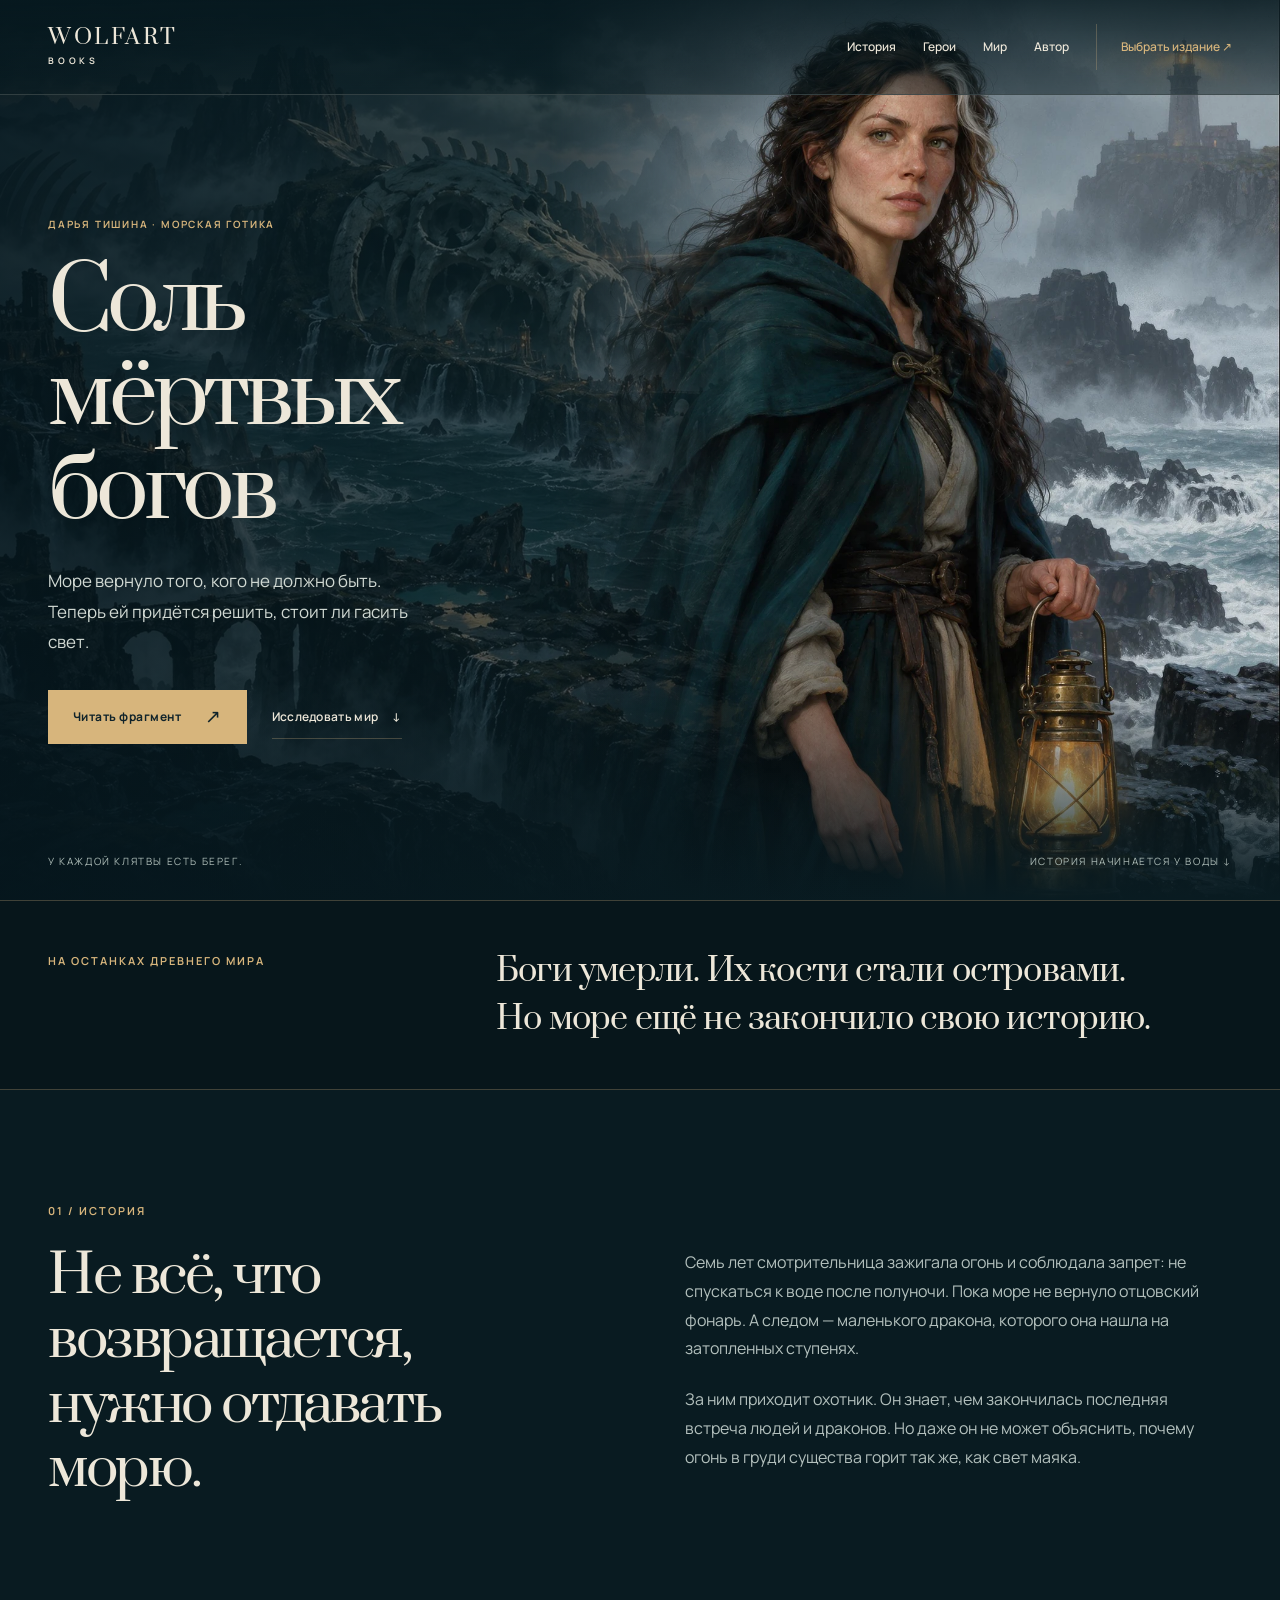
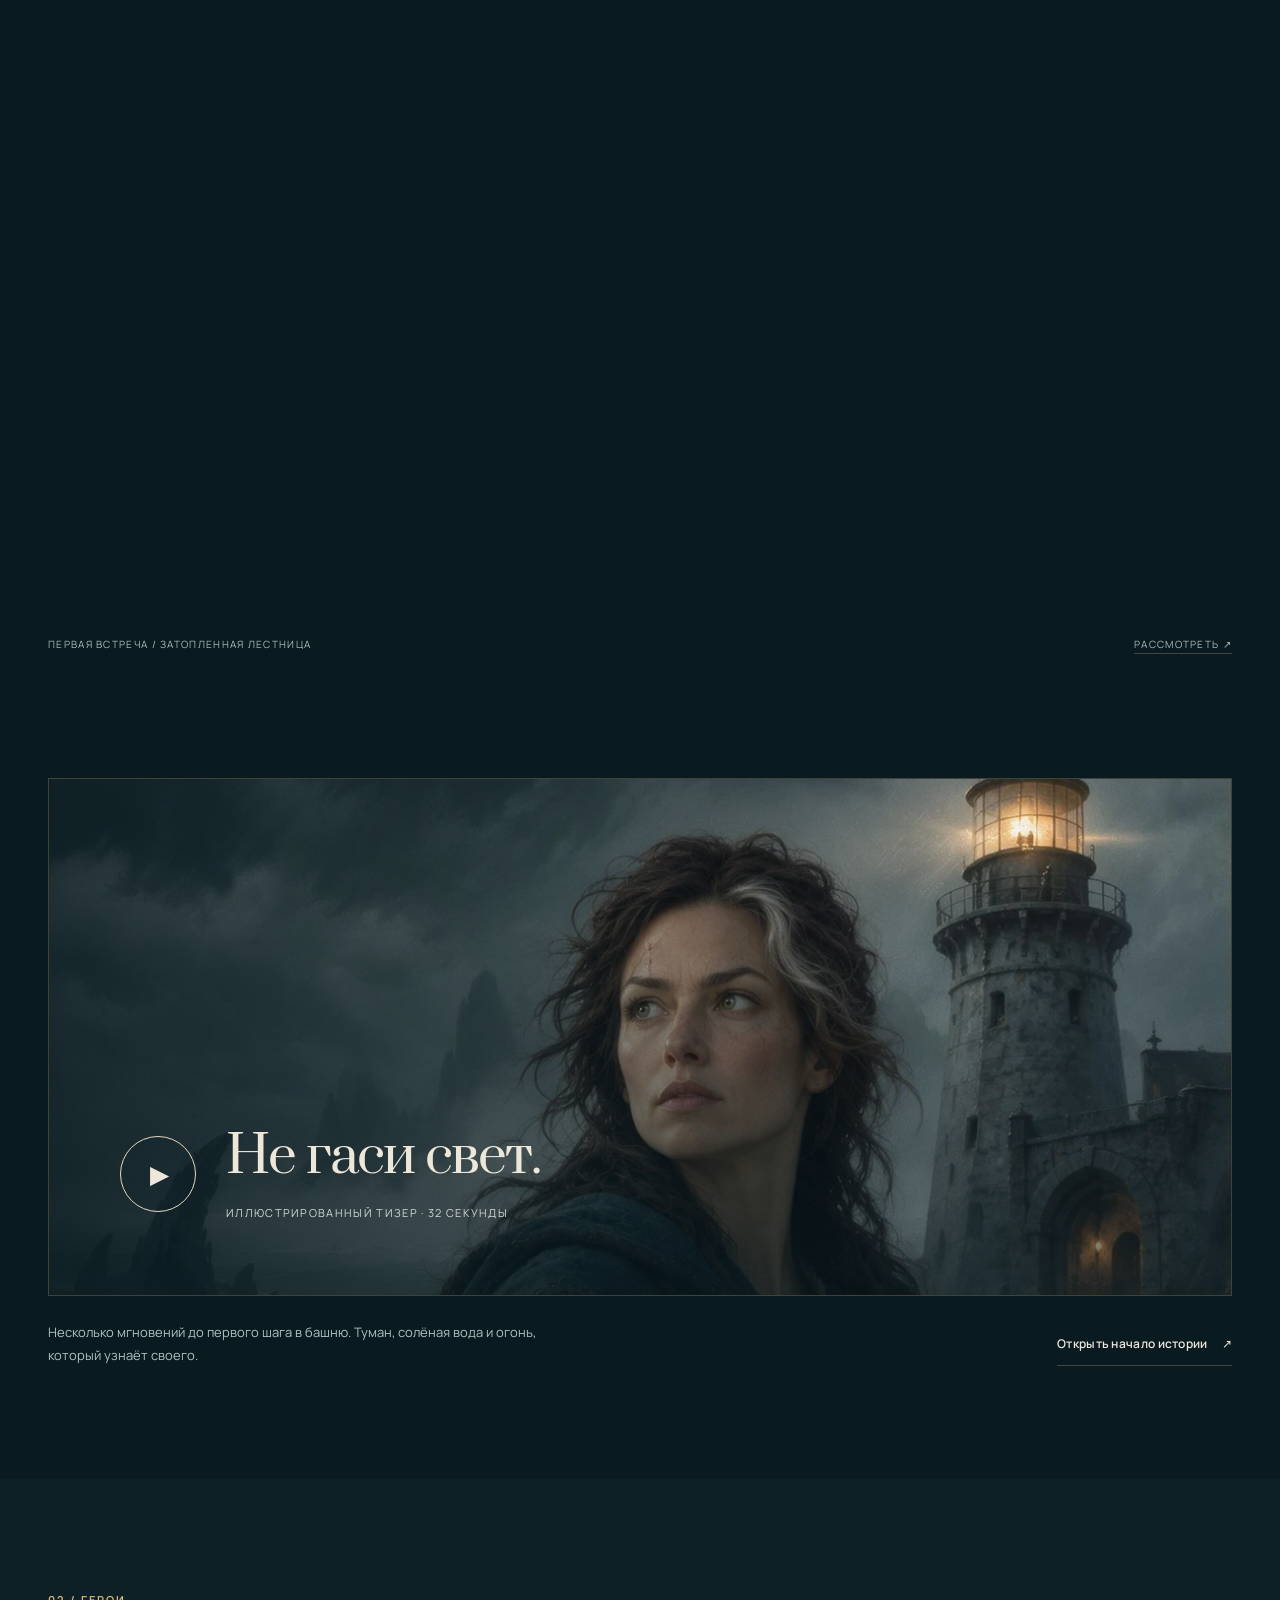
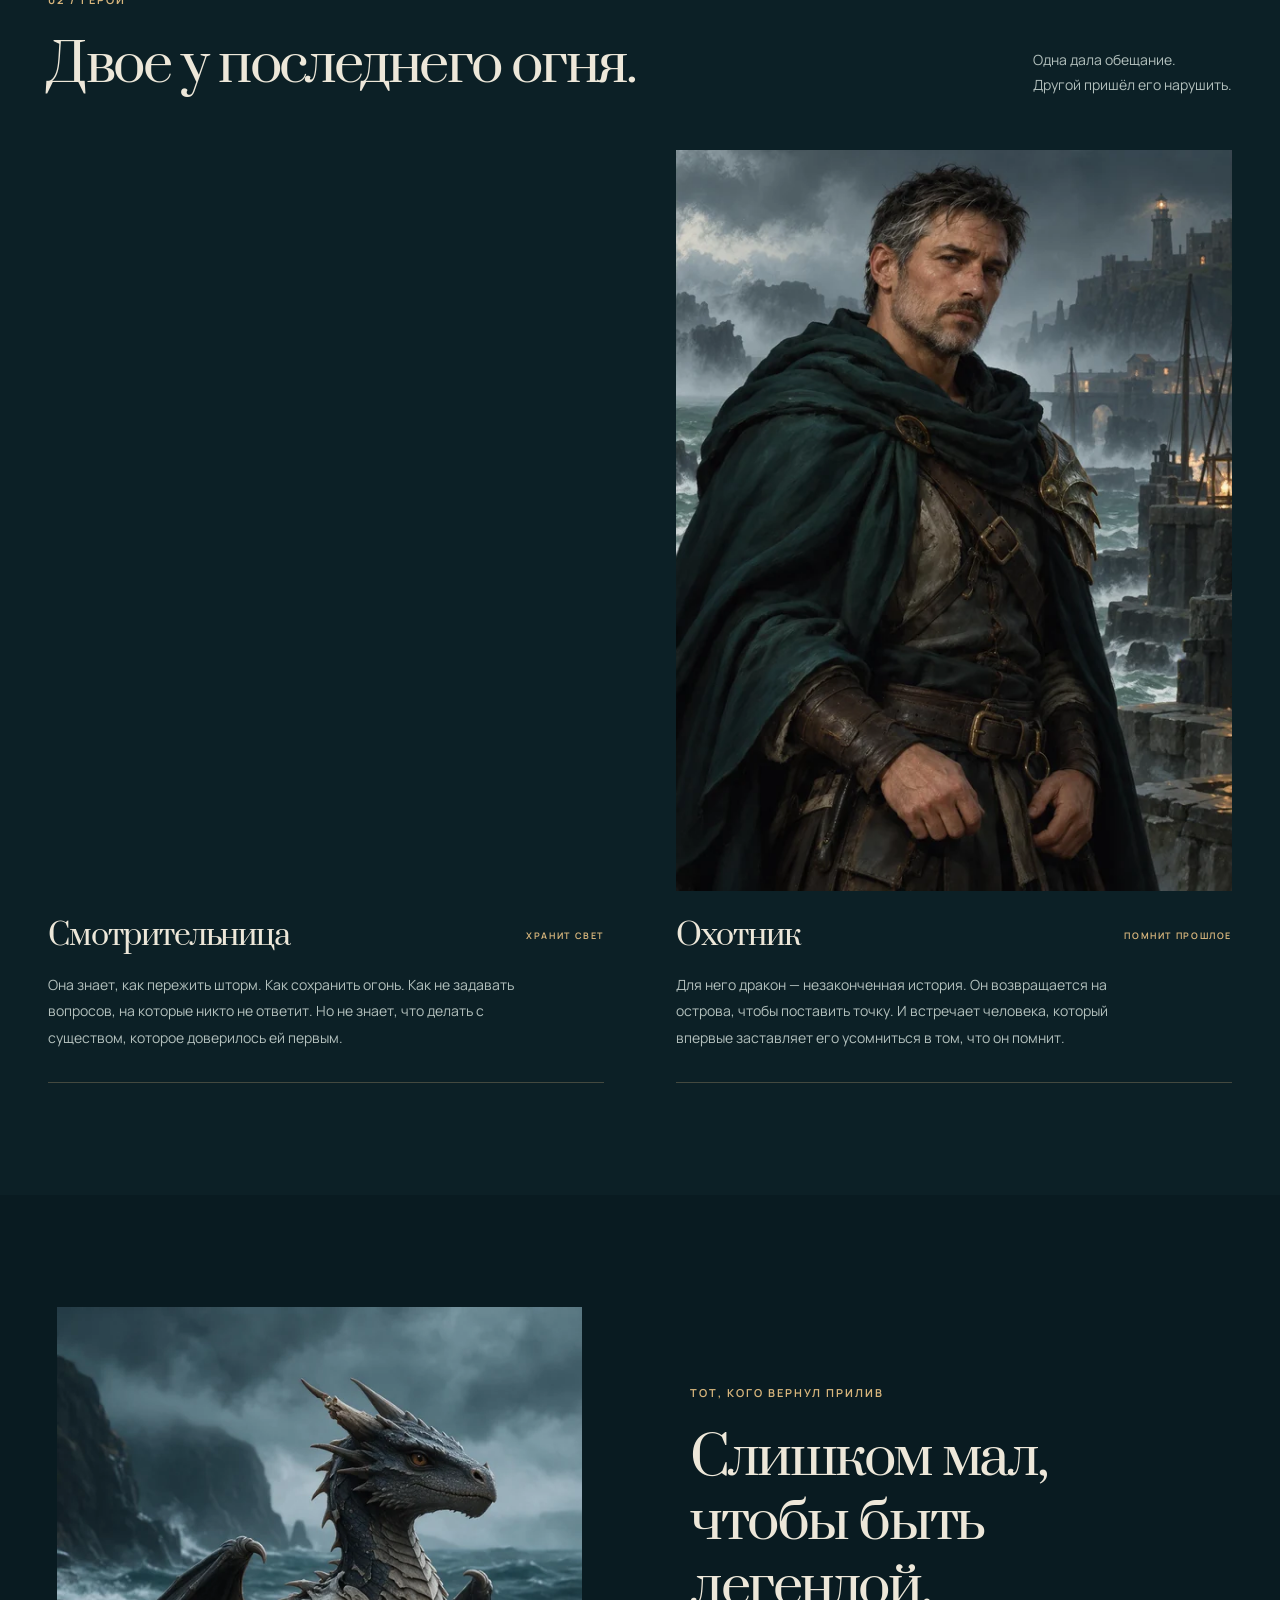
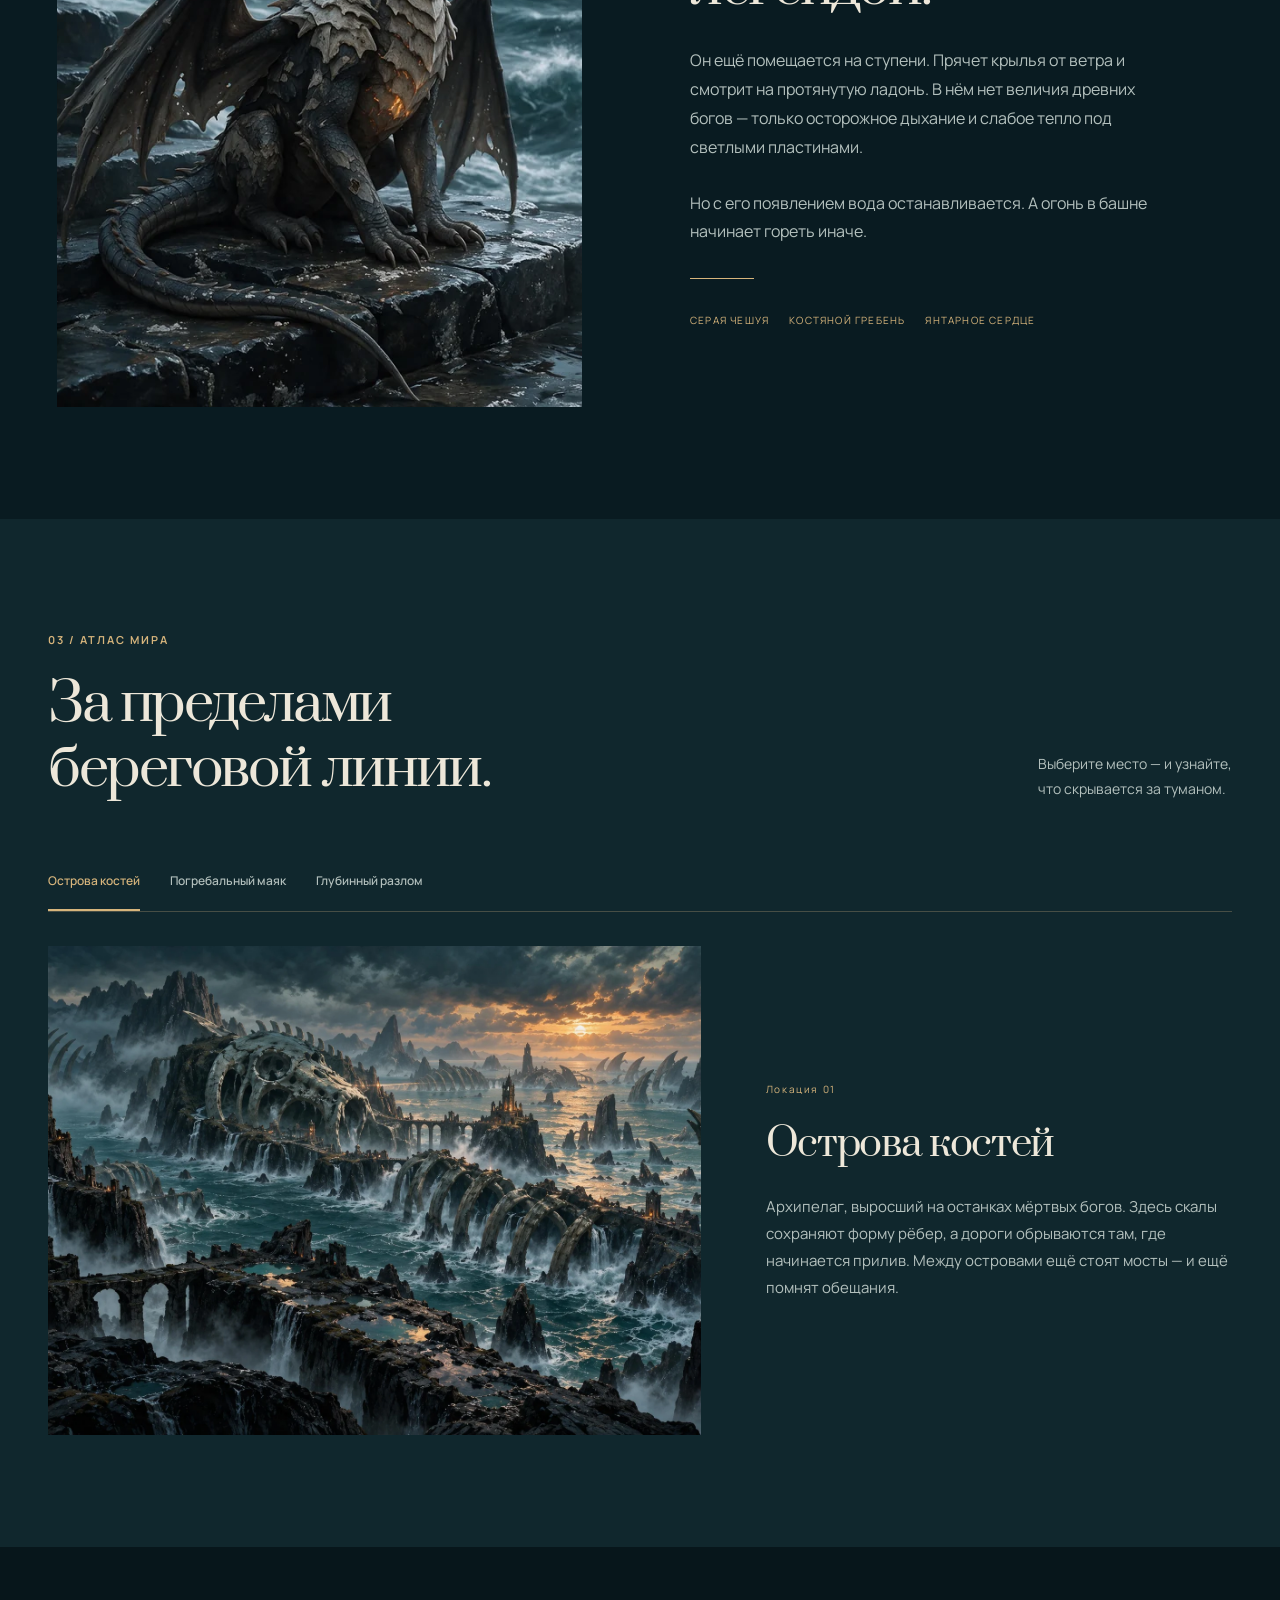
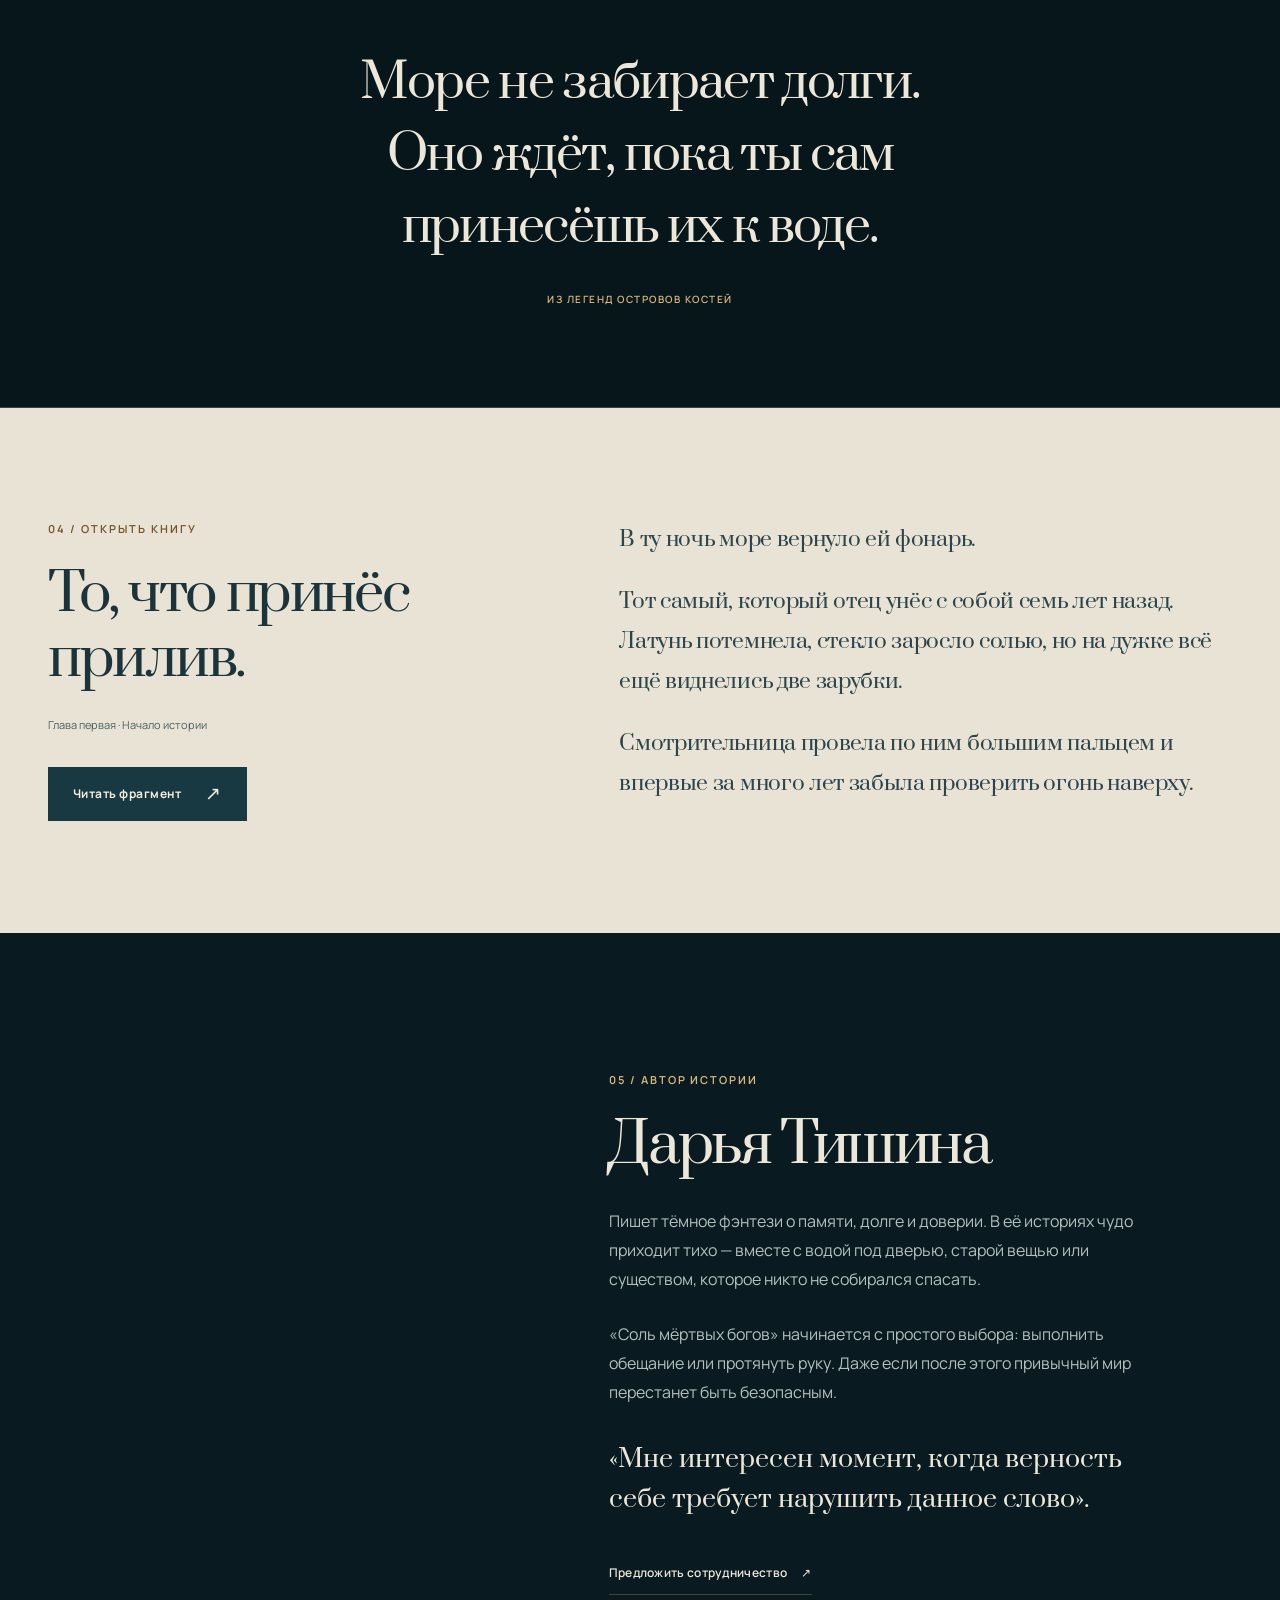
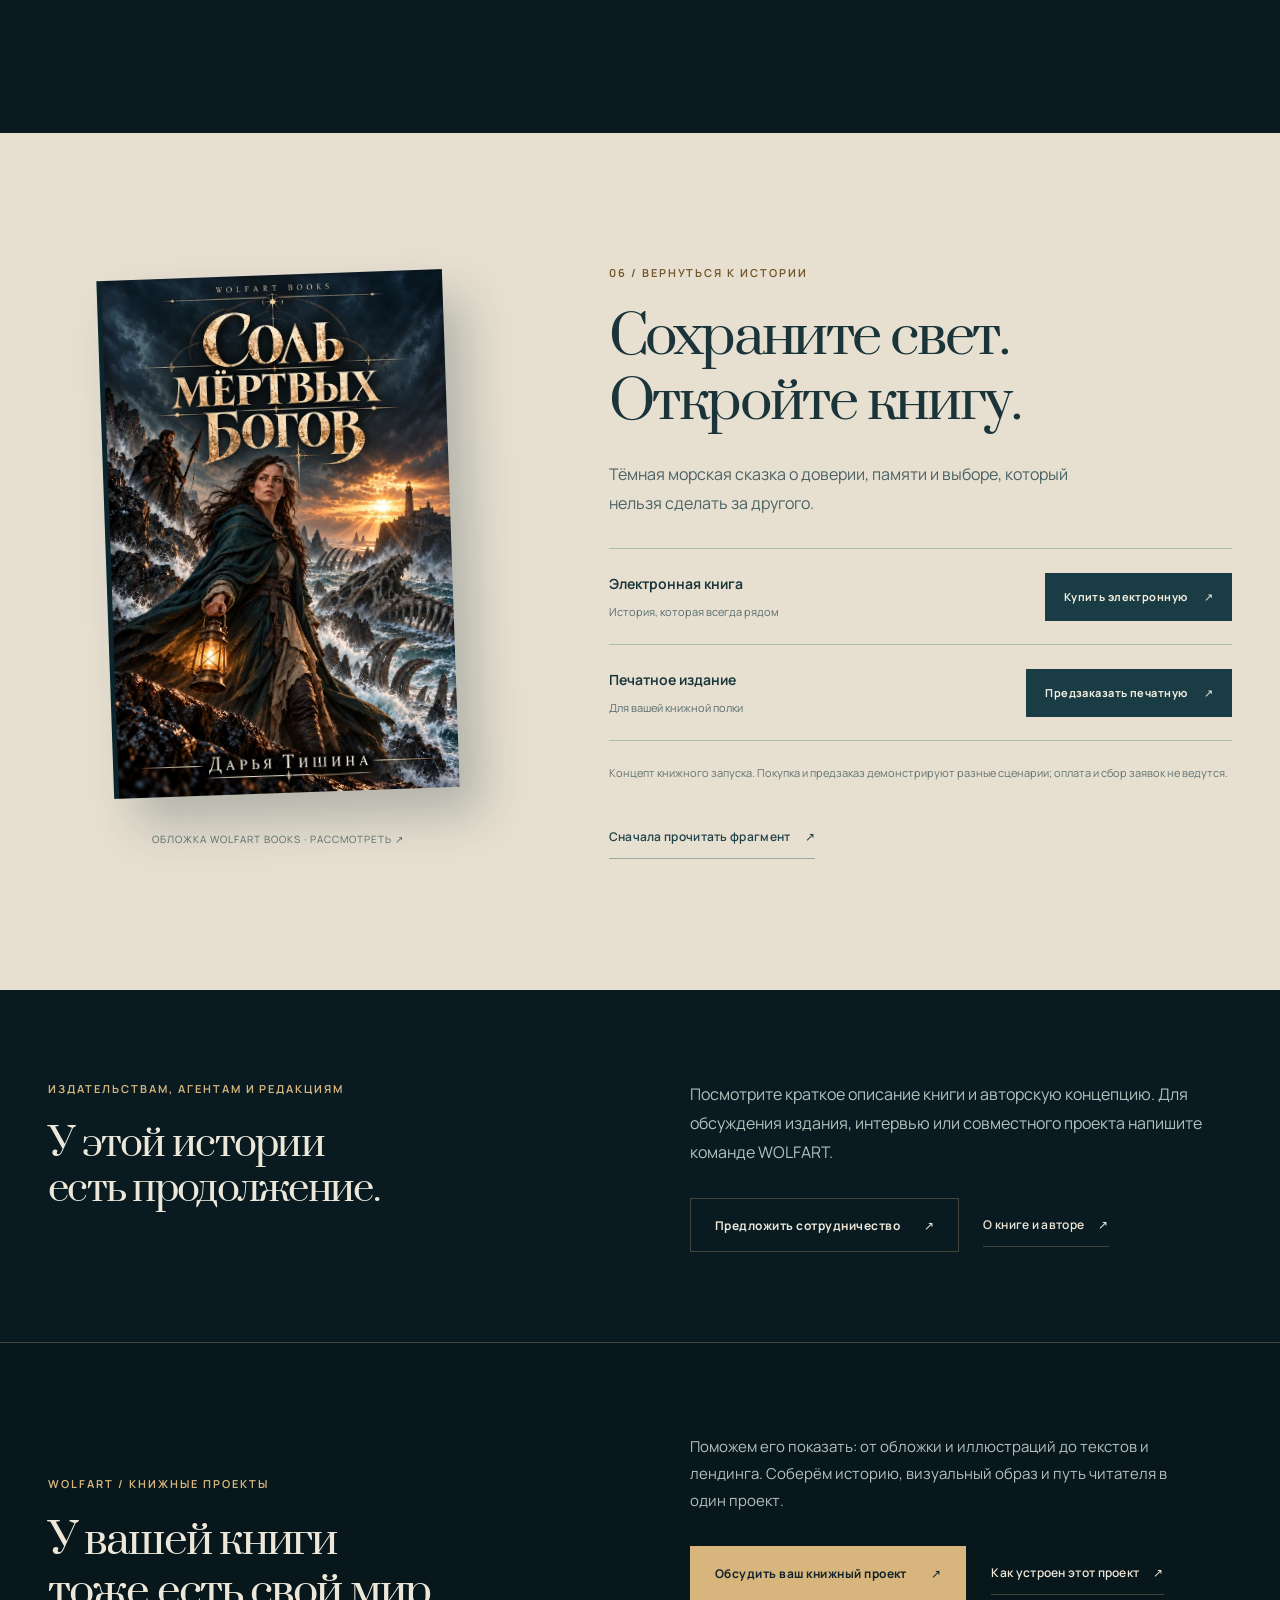
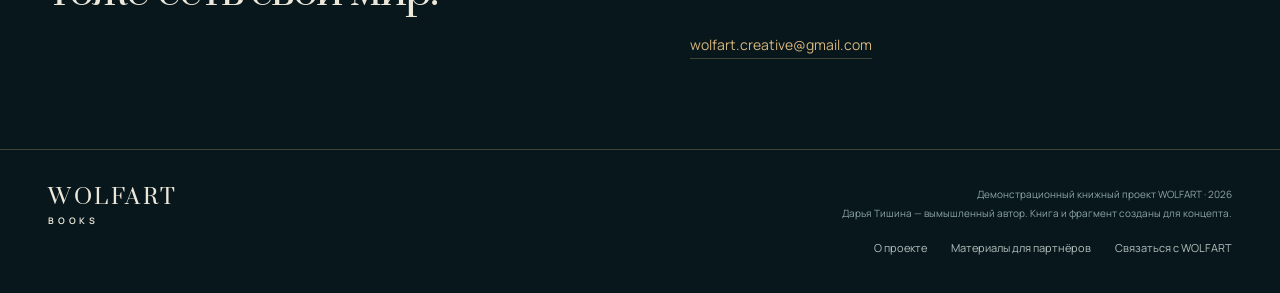
==== books/salt/index.html @ b8dc5569 "Add Salt of the Dead Gods landing, WOLFART case and partner materials" ====
<!doctype html>
<html lang="ru"><head><meta charset="utf-8"><meta name="viewport" content="width=device-width, initial-scale=1">
<title>Соль мёртвых богов — Дарья Тишина · WOLFART BOOKS</title><meta name="description" content="Тёмная морская сказка о памяти, доверии и свете, который нельзя погасить. Откройте мир книги и прочитайте начало истории."><meta name="theme-color" content="#091b21">
<meta property="og:type" content="website"><meta property="og:locale" content="ru_RU"><meta property="og:title" content="Соль мёртвых богов — Дарья Тишина · WOLFART BOOKS"><meta property="og:description" content="Тёмная морская сказка о памяти, доверии и свете, который нельзя погасить. Откройте мир книги и прочитайте начало истории."><meta property="og:image" content="https://wolfcubmusic.github.io/portfolio/books/salt/salt-assets/share.jpg"><meta property="og:url" content="https://wolfcubmusic.github.io/portfolio/books/salt/"><meta name="twitter:card" content="summary_large_image">
<link rel="icon" href="salt-assets/favicon.svg" type="image/svg+xml"><link rel="preload" href="salt-assets/fonts/prata-cyrillic.woff2" as="font" type="font/woff2" crossorigin><link rel="preload" href="salt-assets/fonts/manrope-cyrillic.woff2" as="font" type="font/woff2" crossorigin><link rel="stylesheet" href="salt-assets/site.css"><script src="salt-assets/site.js" defer></script></head><body id="top"><a class="skip" href="#story">К содержанию</a>
<header class="topbar"><div class="wrap nav-inner"><a class="brand" href="#top" aria-label="WOLFART BOOKS — в начало">WOLFART<small>BOOKS</small></a><button class="menu-toggle" aria-expanded="false" aria-controls="main-nav" type="button">Меню</button><nav class="nav-links" id="main-nav" aria-label="Основная навигация"><a href="#story">История</a><a href="#characters">Герои</a><a href="#world">Мир</a><a href="#author">Автор</a><a class="nav-edition" href="#edition">Выбрать издание ↗</a></nav></div></header>
<main>
<section class="hero" aria-labelledby="book-title"><img class="hero-landscape" src="salt-assets/archipelago-1920.webp" srcset="salt-assets/archipelago-900.webp 900w, salt-assets/archipelago-1920.webp 1920w" sizes="100vw" width="1920" height="1080" alt="" fetchpriority="high" decoding="async">
<div class="wrap"><div class="hero-copy"><p class="eyebrow">Дарья Тишина · Морская готика</p><h1 id="book-title"><span>Соль</span><span>мёртвых</span><span>богов</span></h1><p class="hero-lede">Море вернуло того, кого не должно быть. Теперь ей придётся решить, стоит ли гасить свет.</p><div class="actions"><button class="btn" type="button" data-read>Читать фрагмент <span class="btn-arrow" aria-hidden="true">↗</span></button><a class="text-link" href="#world">Исследовать мир <span aria-hidden="true">↓</span></a></div></div></div><img class="hero-portrait" src="salt-assets/keeper-1200.webp" srcset="salt-assets/keeper-600.webp 600w, salt-assets/keeper-1200.webp 1200w" sizes="(max-width: 760px) 100vw, 57vw" width="1200" height="1600" alt="Смотрительница маяка: тёмные волосы с белой прядью, зелёные глаза, бирюзовый плащ и старый фонарь" fetchpriority="high" decoding="async">
<div class="hero-cue" aria-hidden="true"><div class="wrap"><span>У каждой клятвы есть берег.</span><span>История начинается у воды ↓</span></div></div></section>
<div class="intro-band"><div class="wrap intro-inner"><span class="eyebrow">На останках древнего мира</span><p>Боги умерли. Их кости стали островами.<br> Но море ещё не закончило свою историю.</p></div></div>
<section class="section" id="story" aria-labelledby="story-title"><div class="wrap"><div class="story-head reveal"><div><span class="eyebrow">01 / История</span><h2 id="story-title">Не всё, что возвращается,<br> нужно отдавать морю.</h2></div><div class="story-copy"><p>Семь лет смотрительница зажигала огонь и соблюдала запрет: не спускаться к воде после полуночи. Пока море не вернуло отцовский фонарь. А следом — маленького дракона, которого она нашла на затопленных ступенях.</p><p>За ним приходит охотник. Он знает, чем закончилась последняя встреча людей и драконов. Но даже он не может объяснить, почему огонь в груди существа горит так же, как свет маяка.</p></div></div><figure class="reveal"><img class="wide-art" src="salt-assets/story-1600.webp" srcset="salt-assets/story-900.webp 900w, salt-assets/story-1600.webp 1600w" sizes="(max-width: 1340px) calc(100vw - 96px), 1240px" width="1600" height="900" alt="Смотрительница протягивает ладонь маленькому дракону на затопленной лестнице маяка" loading="lazy" decoding="async"><figcaption class="caption"><span>Первая встреча / Затопленная лестница</span><button type="button" data-art="salt-assets/story-1600.webp" data-title="Первая встреча" data-alt="Смотрительница и маленький дракон на затопленных ступенях">Рассмотреть ↗</button></figcaption></figure></div></section>
<section class="section teaser-section" id="teaser" aria-label="Тизер книги"><div class="wrap reveal"><button class="teaser-poster" type="button" data-teaser aria-label="Смотреть иллюстрированный тизер, 32 секунды"><img class="" src="salt-assets/keeper-action-1200.webp" srcset="salt-assets/keeper-action-700.webp 700w, salt-assets/keeper-action-1200.webp 1200w" sizes="(max-width: 1340px) 100vw, 1240px" width="1200" height="1600" alt="" loading="lazy" decoding="async"><span class="poster-content"><span class="play-symbol" aria-hidden="true">▶</span><span><span class="poster-title">Не гаси свет.</span><span class="poster-meta">Иллюстрированный тизер · 32 секунды</span></span></span></button><div class="teaser-under"><p>Несколько мгновений до первого шага в башню. Туман, солёная вода и огонь, который узнаёт своего.</p><button class="text-link" type="button" data-read>Открыть начало истории <span aria-hidden="true">↗</span></button></div></div></section>
<section class="section characters" id="characters" aria-labelledby="characters-title"><div class="wrap"><div class="section-head reveal"><div><span class="eyebrow">02 / Герои</span><h2 id="characters-title">Двое у последнего огня.</h2></div><p>Одна дала обещание.<br>Другой пришёл его нарушить.</p></div><div class="character-grid"><article class="reveal"><img class="character-art" src="salt-assets/keeper-1200.webp" srcset="salt-assets/keeper-600.webp 600w, salt-assets/keeper-1200.webp 1200w" sizes="(max-width: 760px) calc(100vw - 40px), 580px" width="1200" height="1600" alt="Портрет смотрительницы с белой прядью у виска и фонарём" loading="lazy" decoding="async"><div class="character-text"><div class="character-top"><h3>Смотрительница</h3><span class="meta">Хранит свет</span></div><p>Она знает, как пережить шторм. Как сохранить огонь. Как не задавать вопросов, на которые никто не ответит. Но не знает, что делать с существом, которое доверилось ей первым.</p></div></article><article class="reveal"><img class="character-art" src="salt-assets/hunter-1200.webp" srcset="salt-assets/hunter-600.webp 600w, salt-assets/hunter-1200.webp 1200w" sizes="(max-width: 760px) calc(100vw - 40px), 580px" width="1200" height="1568" alt="Зрелый охотник в тёмном бирюзовом плаще с бронзовым наплечником на фоне морских скал" loading="lazy" decoding="async"><div class="character-text"><div class="character-top"><h3>Охотник</h3><span class="meta">Помнит прошлое</span></div><p>Для него дракон — незаконченная история. Он возвращается на острова, чтобы поставить точку. И встречает человека, который впервые заставляет его усомниться в том, что он помнит.</p></div></article></div></div></section>
<section class="section" aria-labelledby="dragon-title"><div class="wrap split"><figure class="reveal"><img class="dragon-art" src="salt-assets/dragon-1000.webp" srcset="salt-assets/dragon-600.webp 600w, salt-assets/dragon-1000.webp 1000w" sizes="(max-width: 760px) calc(100vw - 40px), 580px" width="1000" height="1333" alt="Маленький серый дракон сидит на мокром базальте, сложив крылья; под костяными пластинами груди теплится янтарный свет" loading="lazy" decoding="async"></figure><div class="reveal"><span class="eyebrow">Тот, кого вернул прилив</span><h2 id="dragon-title">Слишком мал,<br> чтобы быть легендой.</h2><p>Он ещё помещается на ступени. Прячет крылья от ветра и смотрит на протянутую ладонь. В нём нет величия древних богов — только осторожное дыхание и слабое тепло под светлыми пластинами.</p><p>Но с его появлением вода останавливается. А огонь в башне начинает гореть иначе.</p><div class="small-rule" aria-hidden="true"></div><div class="dragon-facts"><span>Серая чешуя</span><span>Костяной гребень</span><span>Янтарное сердце</span></div></div></div></section>
<section class="section world-section" id="world" aria-labelledby="world-title"><div class="wrap"><div class="section-head reveal"><div><span class="eyebrow">03 / Атлас мира</span><h2 id="world-title">За пределами<br> береговой линии.</h2></div><p>Выберите место — и узнайте,<br>что скрывается за туманом.</p></div><div class="atlas-tabs" role="tablist" aria-label="Локации архипелага"><button class="atlas-tab" type="button" role="tab" id="location-0" aria-selected="true" aria-controls="atlas-panel">Острова костей</button><button class="atlas-tab" type="button" role="tab" id="location-1" aria-selected="false" tabindex="-1" aria-controls="atlas-panel">Погребальный маяк</button><button class="atlas-tab" type="button" role="tab" id="location-2" aria-selected="false" tabindex="-1" aria-controls="atlas-panel">Глубинный разлом</button></div><div class="atlas-layout" id="atlas-panel" role="tabpanel" aria-labelledby="location-0" tabindex="0"><figure class="atlas-art" id="atlas-art" style="--atlas-backdrop:url('salt-assets/archipelago-900.webp')"><img id="atlas-image" src="salt-assets/archipelago-1920.webp" srcset="salt-assets/archipelago-900.webp 900w, salt-assets/archipelago-1920.webp 1920w" sizes="(max-width:760px) calc(100vw - 40px), 700px" width="1920" height="1080" loading="lazy" alt="Архипелаг из останков древних богов, соединённый руинами мостов"></figure><div class="atlas-copy"><span class="atlas-count" id="atlas-count">Локация 01</span><h3 id="atlas-title">Острова костей</h3><p id="atlas-description">Архипелаг, выросший на останках мёртвых богов. Здесь скалы сохраняют форму рёбер, а дороги обрываются там, где начинается прилив. Между островами ещё стоят мосты — и ещё помнят обещания.</p></div></div></div></section>
<aside class="quote-band"><div class="wrap reveal"><blockquote>Море не забирает долги.<br> Оно ждёт, пока ты сам<br> принесёшь их к воде.</blockquote><cite>Из легенд Островов костей</cite></div></aside>
<section class="section paper-section" id="fragment" aria-labelledby="fragment-title"><div class="wrap fragment-layout"><div class="reveal"><span class="eyebrow">04 / Открыть книгу</span><h2 id="fragment-title">То, что принёс<br> прилив.</h2><p class="fragment-note">Глава первая · Начало истории</p><div class="actions"><button class="btn" type="button" data-read>Читать фрагмент <span class="btn-arrow" aria-hidden="true">↗</span></button></div></div><div class="fragment-text reveal"><p>В ту ночь море вернуло ей фонарь.</p><p>Тот самый, который отец унёс с собой семь лет назад. Латунь потемнела, стекло заросло солью, но на дужке всё ещё виднелись две зарубки.</p><p>Смотрительница провела по ним большим пальцем и впервые за много лет забыла проверить огонь наверху.</p></div></div></section>
<section class="section author-section" id="author" aria-labelledby="author-title"><div class="wrap split"><figure class="reveal"><img class="author-art" src="salt-assets/author-900.webp" srcset="salt-assets/author-500.webp 500w, salt-assets/author-900.webp 900w" sizes="(max-width: 760px) calc(100vw - 40px), 580px" width="900" height="1125" alt="Дарья Тишина — портрет вымышленного автора: женщина с короткими волосами у письменного стола" loading="lazy" decoding="async"></figure><div class="author-copy reveal"><span class="eyebrow">05 / Автор истории</span><h2 id="author-title">Дарья Тишина</h2><p>Пишет тёмное фэнтези о памяти, долге и доверии. В её историях чудо приходит тихо — вместе с водой под дверью, старой вещью или существом, которое никто не собирался спасать.</p><p>«Соль мёртвых богов» начинается с простого выбора: выполнить обещание или протянуть руку. Даже если после этого привычный мир перестанет быть безопасным.</p><p class="author-quote">«Мне интересен момент, когда верность себе требует нарушить данное слово».</p><button class="text-link" type="button" data-author-contact>Предложить сотрудничество <span aria-hidden="true">↗</span></button></div></div></section>
<section class="section edition-section" id="edition" aria-labelledby="edition-title"><div class="wrap edition-layout"><figure class="book-stage reveal"><button class="cover-button" type="button" data-art="salt-assets/cover-1024.webp" data-title="Обложка · Соль мёртвых богов" data-alt="Золотое название Соль мёртвых богов, Дарья Тишина. Смотрительница с фонарём, охотник, маяк и древние кости в море" aria-label="Рассмотреть обложку книги"><span class="book-cover"><img class="" src="salt-assets/cover-1024.webp" srcset="salt-assets/cover-600.webp 600w, salt-assets/cover-1024.webp 1024w" sizes="(max-width:760px) 280px, 350px" width="1024" height="1536" alt="Обложка книги Соль мёртвых богов. Дарья Тишина" loading="lazy" decoding="async"></span></button><figcaption class="cover-note">Обложка WOLFART BOOKS · Рассмотреть ↗</figcaption></figure><div class="reveal"><span class="eyebrow">06 / Вернуться к истории</span><h2 id="edition-title">Сохраните свет.<br> Откройте книгу.</h2><p class="edition-description">Тёмная морская сказка о доверии, памяти и выборе, который нельзя сделать за другого.</p><div class="format-list"><div class="format-row"><div><strong>Электронная книга</strong><small>История, которая всегда рядом</small></div><button class="btn" type="button" data-edition="ebook">Купить электронную <span aria-hidden="true">↗</span></button></div><div class="format-row"><div><strong>Печатное издание</strong><small>Для вашей книжной полки</small></div><button class="btn" type="button" data-edition="print">Предзаказать печатную <span aria-hidden="true">↗</span></button></div></div><p class="demo-note">Концепт книжного запуска. Покупка и предзаказ демонстрируют разные сценарии; оплата и сбор заявок не ведутся.</p><div class="actions"><button class="text-link" type="button" data-read>Сначала прочитать фрагмент <span aria-hidden="true">↗</span></button></div></div></div></section>
<section class="professional" aria-labelledby="partners-title"><div class="wrap professional-layout"><div class="reveal"><span class="eyebrow">Издательствам, агентам и редакциям</span><h2 id="partners-title">У этой истории<br> есть продолжение.</h2></div><div class="reveal"><p>Посмотрите краткое описание книги и авторскую концепцию. Для обсуждения издания, интервью или совместного проекта напишите команде WOLFART.</p><div class="actions"><button class="btn secondary" type="button" data-author-contact>Предложить сотрудничество <span aria-hidden="true">↗</span></button><a class="text-link" href="press-kit.html">О книге и авторе <span aria-hidden="true">↗</span></a></div></div></div></section>
<section class="studio-section" id="studio" aria-labelledby="studio-title"><div class="wrap studio-layout"><div class="reveal"><span class="eyebrow">WOLFART / Книжные проекты</span><h2 id="studio-title">У вашей книги<br> тоже есть свой мир.</h2></div><div class="reveal"><p>Поможем его показать: от обложки и иллюстраций до текстов и лендинга. Соберём историю, визуальный образ и путь читателя в один проект.</p><div class="actions"><a class="btn" href="mailto:wolfart.creative@gmail.com?subject=Книжный%20проект%20для%20WOLFART">Обсудить ваш книжный проект <span aria-hidden="true">↗</span></a><a class="text-link" href="case.html">Как устроен этот проект <span aria-hidden="true">↗</span></a></div><div class="studio-contact"><a class="email-link" href="mailto:wolfart.creative@gmail.com">wolfart.creative@gmail.com</a></div></div></div></section>
</main><footer class="footer"><div class="wrap footer-inner"><a class="brand" href="index.html" aria-label="WOLFART BOOKS — главная">WOLFART<small>BOOKS</small></a><div class="footer-note">Демонстрационный книжный проект WOLFART · 2026<br>Дарья Тишина — вымышленный автор. Книга и фрагмент созданы для концепта.<div class="footer-links"><a href="case.html">О проекте</a><a href="press-kit.html">Материалы для партнёров</a><a href="mailto:wolfart.creative@gmail.com">Связаться с WOLFART</a></div></div></div></footer>
<dialog id="reader-dialog" aria-labelledby="reader-title"><div class="dialog-head"><span class="meta">Соль мёртвых богов / Дарья Тишина</span><button class="close-dialog" type="button" data-close aria-label="Закрыть фрагмент">×</button></div><article class="reader-body"><span class="eyebrow">Глава первая</span><h2 id="reader-title">То, что принёс прилив</h2><p>В ту ночь море вернуло ей фонарь.</p><p>Тот самый, который отец унёс с собой семь лет назад. Латунь потемнела, стекло заросло солью, но на дужке всё ещё виднелись две зарубки. Смотрительница провела по ним большим пальцем и впервые за много лет забыла проверить огонь наверху.</p><p>За узким окном качались чёрные рёбра. На отливе они поднимались над водой, как остов корабля, слишком большого для этого мира. На приливе исчезали одно за другим. Сегодня исчезнуть должны были все.</p><p>Но вода остановилась.</p><p>Внизу, на затопленной лестнице, кто-то дышал. Медленно. Сухо. Словно ветер проходил сквозь горсть раковин.</p><p>Она взяла свой фонарь и спустилась на три ступени. Потом ещё на две. Вода лизнула край сапога. Из темноты на неё посмотрел янтарный глаз.</p><p>— Тебя не должно быть, — сказала она.</p><p>Существо не отступило. Под светлыми пластинами на его груди дрогнуло слабое свечение — в точности такого же цвета, как огонь в башне.</p><p>Снаружи ударили в дверь. Три коротких удара, пауза, ещё один. Так стучали люди, которые знали, что им могут не открыть.</p><p>— Не гаси свет, — произнёс незнакомый голос. — Что бы ты ни нашла внизу.</p><p>Она подняла голову. На верхней площадке стоял мужчина с обломанным копьём. Вода стекала с его плаща, но он смотрел не на море. Он смотрел на старый фонарь в её руке.</p><p class="reader-note">Демонстрационный фрагмент, подготовленный для проекта WOLFART BOOKS.</p><div class="actions"><button class="btn" type="button" data-go-edition>Выбрать издание <span aria-hidden="true">↗</span></button></div></article></dialog>
<dialog id="edition-dialog" aria-labelledby="edition-dialog-title"><div class="dialog-head"><span class="meta">WOLFART BOOKS / Концепт запуска</span><button class="close-dialog" type="button" data-close aria-label="Закрыть выбор издания">×</button></div><div class="dialog-body"><span class="eyebrow">Ваш следующий шаг в истории</span><h2 id="edition-dialog-title">Электронное издание</h2><p id="edition-dialog-copy"></p><p class="dialog-note">Книга создана для демонстрационного проекта. Сейчас приобрести или предзаказать её нельзя. Данные, заявки и платежи здесь не принимаются.</p><div class="actions"><button class="btn" type="button" data-read>Прочитать начало <span aria-hidden="true">↗</span></button><a class="text-link" href="case.html">О концепции проекта ↗</a></div></div></dialog>
<dialog id="contact-dialog" aria-labelledby="contact-title"><div class="dialog-head"><span class="meta">Профессиональное сотрудничество</span><button class="close-dialog" type="button" data-close aria-label="Закрыть контакты">×</button></div><div class="dialog-body"><span class="eyebrow">Дарья Тишина / Соль мёртвых богов</span><h2 id="contact-title">Давайте обсудим предложение.</h2><p>Выберите тему — мы подготовим письмо в вашем почтовом приложении. Его можно отредактировать перед отправкой.</p><label class="contact-label" for="contact-topic">Тема предложения</label><select class="contact-select" id="contact-topic"><option>Издание и представительство</option><option>Интервью и публикация</option><option>Совместный книжный проект</option></select><div class="actions"><a class="btn" id="author-email-link" href="mailto:wolfart.creative@gmail.com">Написать WOLFART <span aria-hidden="true">↗</span></a><button class="text-link" type="button" data-copy-email>Скопировать почту</button><span id="copy-status" role="status" class="copy-status"></span></div><p class="dialog-note">Дарья Тишина — вымышленный автор концепта. Письмо адресуется реальной команде WOLFART: wolfart.creative@gmail.com.</p></div></dialog>
<dialog class="art-dialog" id="art-dialog" aria-labelledby="art-title"><div class="dialog-head"><span class="meta" id="art-title">Иллюстрация</span><button class="close-dialog" type="button" data-close aria-label="Закрыть иллюстрацию">×</button></div><img id="art-image" alt=""></dialog>
<dialog class="teaser-dialog" id="teaser-dialog" aria-labelledby="teaser-title"><div class="dialog-head"><span class="meta" id="teaser-title">Соль мёртвых богов / Иллюстрированный тизер</span><button class="close-dialog" type="button" data-close aria-label="Закрыть тизер">×</button></div><div class="teaser-screen" id="teaser-screen"><img class="teaser-shot" id="teaser-shot" src="salt-assets/archipelago-1920.webp" width="1920" height="1080" alt=""><p class="teaser-caption" id="teaser-caption">Боги умерли.</p></div><div class="teaser-controls"><button class="teaser-toggle" id="teaser-toggle" type="button" aria-label="Приостановить тизер">Пауза</button><label class="sr-only" for="teaser-seek">Позиция в тизере</label><input class="teaser-seek" type="range" id="teaser-seek" min="0" max="32" step="0.1" value="0"><span class="teaser-time" id="teaser-time">0:00 / 0:32</span></div><div class="teaser-dialog-bottom"><p>Иллюстрированная история · Без звука</p><button class="text-link" type="button" data-read>Продолжить в книге <span aria-hidden="true">↗</span></button></div></dialog>
</body></html>
---- books/salt/salt-assets/site.css ----
@font-face{font-family:Manrope;font-style:normal;font-weight:200 800;font-display:swap;src:url('fonts/manrope-cyrillic.woff2') format('woff2');unicode-range:U+0301,U+0400-045F,U+0490-0491,U+04B0-04B1,U+2116}
@font-face{font-family:Manrope;font-style:normal;font-weight:200 800;font-display:swap;src:url('fonts/manrope-latin.woff2') format('woff2');unicode-range:U+0000-00FF,U+0131,U+0152-0153,U+02BB-02BC,U+02C6,U+02DA,U+02DC,U+0304,U+0308,U+0329,U+2000-206F,U+20AC,U+2122,U+2191,U+2193,U+2212,U+2215,U+FEFF,U+FFFD}
@font-face{font-family:Prata;font-style:normal;font-weight:400;font-display:swap;src:url('fonts/prata-cyrillic.woff2') format('woff2');unicode-range:U+0301,U+0400-045F,U+0490-0491,U+04B0-04B1,U+2116}
@font-face{font-family:Prata;font-style:normal;font-weight:400;font-display:swap;src:url('fonts/prata-latin.woff2') format('woff2');unicode-range:U+0000-00FF,U+0131,U+0152-0153,U+02BB-02BC,U+02C6,U+02DA,U+02DC,U+0304,U+0308,U+0329,U+2000-206F,U+20AC,U+2122,U+2191,U+2193,U+2212,U+2215,U+FEFF,U+FFFD}
:root{--night:#091b21;--deep:#07161b;--surface:#10282f;--paper:#e9e3d6;--ink:#ede7d9;--muted:#b3c0bd;--gold:#d7b57c;--line:rgba(211,181,129,.28);--serif:Prata,Georgia,serif;--sans:Manrope,Arial,sans-serif;--max:1240px}
*{box-sizing:border-box}html{scroll-behavior:smooth;scroll-padding-top:110px}body{margin:0;background:var(--night);color:var(--ink);font:400 16px/1.8 var(--sans);-webkit-font-smoothing:antialiased;font-synthesis:none}body.has-dialog{overflow:hidden}img{display:block;max-width:100%;height:auto}button,input,select,textarea{font:inherit}button,a{touch-action:manipulation}button{cursor:pointer}a{color:inherit;text-decoration:none}h1,h2,h3,p,figure{margin:0}h1,h2,h3{font-family:var(--serif);font-weight:400;line-height:1.2}p+p{margin-top:22px}h2{font-size:clamp(36px,4.2vw,62px);letter-spacing:-.045em}h3{font-size:30px;letter-spacing:-.035em}button:focus-visible,a:focus-visible,input:focus-visible,select:focus-visible{outline:2px solid var(--gold);outline-offset:6px}::selection{background:#d7b57c;color:#0b2026}[hidden]{display:none!important}.wrap{width:min(var(--max),calc(100% - 96px));margin-inline:auto}.section{padding:112px 0}.eyebrow,.meta{font-size:11px;font-weight:650;line-height:1.6;letter-spacing:.18em;text-transform:uppercase}.eyebrow{display:block;color:var(--gold);margin-bottom:24px}.muted{color:var(--muted)}.gold{color:var(--gold)}.skip{position:fixed;top:12px;left:12px;z-index:100;background:var(--paper);color:var(--night);padding:12px 20px;transform:translateY(-160%)}.skip:focus{transform:none}.sr-only{position:absolute;width:1px;height:1px;overflow:hidden;clip:rect(0,0,0,0);white-space:nowrap}
.brand{display:inline-flex;flex-direction:column;font-family:var(--serif);font-size:21px;line-height:1.2;letter-spacing:.12em}.brand small{font:650 9px/1.6 var(--sans);letter-spacing:.42em;margin-top:4px}.topbar{background:linear-gradient(180deg,#06181edb,#06181e7a);position:absolute;inset:0 0 auto;z-index:25;border-bottom:1px solid rgba(233,227,214,.18)}.nav-inner{height:94px;display:flex;align-items:center;justify-content:space-between;gap:32px}.nav-links{display:flex;gap:27px;align-items:center;font-size:12px;font-weight:550}.nav-links a{padding:12px 0}.nav-links a:hover{color:var(--gold)}.nav-edition{color:var(--gold);border-left:1px solid var(--line);padding-left:24px!important}.menu-toggle{display:none;min-height:44px;background:none;border:1px solid var(--line);color:var(--ink);padding:8px 16px}
.btn{display:inline-flex;align-items:center;justify-content:center;gap:24px;min-height:54px;padding:15px 24px;border:1px solid var(--gold);background:var(--gold);color:#10232a;font-size:12px;font-weight:700;line-height:1.45;letter-spacing:.04em;text-align:center;transition:background .2s,border-color .2s,transform .2s}.btn:hover{background:#e7c895;border-color:#e7c895;transform:translateY(-2px)}.btn.secondary{background:transparent;color:var(--ink);border-color:var(--line)}.btn.secondary:hover{background:rgba(215,181,124,.08);border-color:var(--gold)}.btn-arrow{font-size:19px;line-height:1;font-weight:400}.actions{display:flex;align-items:center;flex-wrap:wrap;gap:25px;margin-top:32px}.text-link{background:none;border:0;color:inherit;padding:0;display:inline-flex;align-items:center;gap:14px;min-height:44px;border-bottom:1px solid var(--line);font-size:12px;font-weight:600;line-height:1.6;letter-spacing:.025em}.text-link:hover{border-color:var(--gold);color:var(--gold)}.section-head{display:flex;justify-content:space-between;align-items:end;gap:56px;margin-bottom:52px}.section-head>p{color:var(--muted);max-width:300px;font-size:14px}.caption{display:flex;justify-content:space-between;gap:24px;margin-top:14px;color:#a9bcb9;font-size:10px;letter-spacing:.13em;text-transform:uppercase;line-height:1.7}.caption button{padding:0;border:0;border-bottom:1px solid var(--line);background:none;color:inherit;font-size:inherit;letter-spacing:inherit;text-transform:inherit}
.hero{position:relative;isolation:isolate;overflow:hidden;min-height:850px;min-height:min(1050px,100svh);padding:190px 0 130px;display:flex;align-items:center;background:#10252b}.hero-landscape{position:absolute;inset:0;width:100%;height:100%;object-fit:cover;z-index:-4;opacity:.46;object-position:center}.hero-portrait{position:absolute;z-index:-2;right:0;bottom:0;height:100%;width:57%;object-fit:cover;object-position:50% 21%;mask-image:linear-gradient(90deg,transparent,#000 30%);-webkit-mask-image:linear-gradient(90deg,transparent,#000 30%)}.hero:after{content:"";position:absolute;inset:0;z-index:-1;pointer-events:none;background:linear-gradient(90deg,rgba(4,20,27,.72),rgba(4,20,27,.18) 52%,transparent 73%),linear-gradient(0deg,var(--night),transparent 25%)}.hero-copy{max-width:590px}.hero .eyebrow{font-size:10px}.hero h1{font-size:clamp(64px,6.8vw,98px);line-height:1.08;letter-spacing:-.06em}.hero h1 span{display:block}.hero-lede{font-size:17px;line-height:1.8;max-width:370px;margin-top:28px;color:#d1d9d3}.hero-cue{position:absolute;bottom:30px;left:0;width:100%;font-size:10px;letter-spacing:.16em;text-transform:uppercase;color:#aebdb8}.hero-cue .wrap{display:flex;justify-content:space-between;gap:24px}.intro-band{padding:46px 0;border-top:1px solid var(--line);border-bottom:1px solid var(--line);background:var(--deep)}.intro-inner{display:grid;grid-template-columns:1fr 2fr;gap:80px}.intro-inner .eyebrow{margin:5px 0 0}.intro-inner p{font-family:var(--serif);font-size:clamp(24px,2.5vw,35px);line-height:1.5;letter-spacing:-.025em}
.story-head{display:grid;grid-template-columns:1fr 1fr;gap:90px;align-items:start;margin-bottom:54px}.story-head .story-copy{padding-top:46px;max-width:560px;color:var(--muted)}.wide-art{width:100%;aspect-ratio:16/9;object-fit:cover}.teaser-section{padding-top:12px}.teaser-poster{display:block;width:100%;position:relative;isolation:isolate;aspect-ratio:16/7;overflow:hidden;padding:0;border:1px solid var(--line);background:var(--deep);color:var(--ink);text-align:left}.teaser-poster img{position:absolute;inset:0;width:100%;height:100%;object-fit:cover;object-position:50% 8%;z-index:-2;transition:transform .8s}.teaser-poster:after{content:"";position:absolute;inset:0;z-index:-1;background:linear-gradient(90deg,#06171dc7,transparent 80%),linear-gradient(0deg,#06171d91,transparent 70%)}.teaser-poster:hover img{transform:scale(1.025)}.poster-content{position:absolute;left:6%;bottom:14%;display:flex;align-items:center;gap:30px}.play-symbol{display:inline-grid;place-items:center;width:76px;height:76px;border:1px solid #e5d9c0;border-radius:50%;font-size:25px;padding-left:4px;background:#0b202833}.poster-title{display:block;font-family:var(--serif);font-size:clamp(30px,4vw,54px);line-height:1.25;letter-spacing:-.035em}.poster-meta{display:block;margin-top:14px;font-size:11px;letter-spacing:.12em;text-transform:uppercase;color:#d0d8d2}.teaser-under{display:flex;justify-content:space-between;align-items:center;gap:32px;margin-top:25px}.teaser-under p{font-size:13px;color:var(--muted);max-width:490px}
.characters{background:#0c2026}.character-grid{display:grid;grid-template-columns:1fr 1fr;gap:72px}.character-art{width:100%;aspect-ratio:3/4;object-fit:cover;object-position:50% 20%}.character-text{padding:27px 0 30px;border-bottom:1px solid var(--line)}.character-top{display:flex;justify-content:space-between;align-items:center;gap:20px;margin-bottom:18px}.character-top .meta{font-size:9px;color:var(--gold);white-space:nowrap}.character-text p{font-size:14px;line-height:1.9;color:var(--muted);max-width:470px}.split{display:grid;grid-template-columns:1fr 1fr;gap:100px;align-items:center}.split p{color:var(--muted);margin-top:27px;max-width:470px}.dragon-art{max-height:700px;width:100%;object-fit:contain}.small-rule{width:64px;height:1px;background:var(--gold);margin:32px 0}.dragon-facts{display:flex;gap:20px;flex-wrap:wrap;color:var(--gold);font-size:10px;letter-spacing:.12em;text-transform:uppercase}
.world-section{background:#10272d}.atlas-tabs{display:flex;gap:30px;border-bottom:1px solid var(--line);margin-bottom:34px}.atlas-tab{background:none;border:0;border-bottom:2px solid transparent;color:var(--muted);padding:17px 0;font-size:12px;font-weight:550;min-height:48px}.atlas-tab[aria-selected=true]{color:var(--gold);border-bottom-color:var(--gold)}.atlas-layout{display:grid;grid-template-columns:1.4fr 1fr;gap:65px;align-items:center}.atlas-art{position:relative;aspect-ratio:4/3;overflow:hidden;background:var(--deep)}.atlas-art:before{content:"";position:absolute;inset:-20px;background-image:var(--atlas-backdrop);background-size:cover;background-position:center;filter:blur(14px);opacity:.23}.atlas-art img{position:relative;width:100%;height:100%;object-fit:cover}.atlas-art.portrait img{object-fit:contain}.atlas-copy h3{font-size:38px;line-height:1.3}.atlas-copy p{margin-top:24px;color:var(--muted);font-size:15px}.atlas-count{display:block;font-size:10px;letter-spacing:.16em;color:var(--gold);margin-bottom:22px}.quote-band{padding:100px 0;text-align:center;border-bottom:1px solid var(--line);background:var(--deep)}.quote-band blockquote{margin:0 auto;font-family:var(--serif);font-size:clamp(28px,3.8vw,48px);line-height:1.5;letter-spacing:-.035em;max-width:900px}.quote-band cite{display:block;margin-top:28px;font:600 10px/1.6 var(--sans);letter-spacing:.15em;text-transform:uppercase;color:var(--gold)}
.paper-section{background:var(--paper);color:#1b343b}.paper-section .eyebrow{color:#76572c}.paper-section .muted,.paper-section p{color:#4a6063}.paper-section .btn{background:#183942;border-color:#183942;color:#f2edde}.paper-section .btn:hover{background:#234b56}.paper-section .text-link{border-color:#9aaba8;color:#24434a}.paper-section button:focus-visible,.paper-section a:focus-visible{outline-color:#76572c}.fragment-layout{display:grid;grid-template-columns:1fr 1.3fr;gap:100px}.fragment-text{font-family:var(--serif);font-size:21px;line-height:1.9;letter-spacing:-.015em}.fragment-text p{color:#2c454b}.fragment-note{font-size:11px;color:#607578;margin-top:24px}.author-section .split{grid-template-columns:.85fr 1.15fr}.author-art{width:100%;aspect-ratio:4/5;object-fit:cover;filter:saturate(.68)}.author-copy{max-width:580px}.author-copy h2{font-size:clamp(40px,4.4vw,64px)}.author-copy p{max-width:540px;font-size:16px}.author-copy .author-quote{font-family:var(--serif);font-size:25px;line-height:1.6;color:var(--ink);margin:32px 0}
.edition-section{background:#e7e0d1;color:#1a343a}.edition-layout{display:grid;grid-template-columns:.85fr 1.15fr;gap:100px;align-items:center}.book-stage{padding:30px 35px;perspective:1500px}.book-cover{display:block;position:relative;width:min(100%,350px);margin:auto;transform:rotateY(-9deg) rotateZ(-2deg);box-shadow:22px 28px 45px #09242b3b;border-left:5px solid #0c242b;background:#0c242b;transition:transform .5s}.book-cover:hover{transform:rotateY(0) rotateZ(0)}.book-cover img{width:100%;height:auto}.book-cover:after{position:absolute;inset:0;content:"";box-shadow:inset 6px 0 10px #0004;pointer-events:none}.cover-button{border:0;padding:0;background:none;width:100%;color:inherit}.cover-note{font-size:10px;line-height:1.7;text-align:center;letter-spacing:.1em;text-transform:uppercase;margin-top:30px;color:#5b6d6b}.edition-section .eyebrow{color:#76572c}.edition-section h2{font-size:clamp(38px,4.2vw,58px)}.edition-description{color:#4b6264;margin:26px 0 30px;max-width:480px}.format-list{border-top:1px solid #adbbb3}.format-row{padding:22px 0;border-bottom:1px solid #adbbb3;display:grid;grid-template-columns:1fr auto;gap:20px;align-items:center}.format-row strong{display:block;font-size:14px;font-weight:650}.format-row small{display:block;margin-top:6px;color:#586d6e;font-size:11px}.format-row .btn{background:#193c45;border-color:#193c45;color:#f5efdf;font-size:11px;padding:12px 18px;min-height:48px;gap:16px}.format-row .btn:hover{background:#24535f}.demo-note{font-size:11px;line-height:1.8;color:#637371;margin-top:22px}.edition-section .text-link{border-color:#9baaa4;color:#214149}.edition-section :focus-visible{outline-color:#76572c}
.professional{padding:90px 0;border-bottom:1px solid var(--line)}.professional-layout{display:grid;grid-template-columns:1fr 1fr;gap:100px}.professional p{color:var(--muted);max-width:520px}.professional h2{font-size:38px}.professional .actions{gap:24px}.studio-section{padding:90px 0;background:#07171c}.studio-layout{display:grid;grid-template-columns:1fr 1fr;gap:100px;align-items:center}.studio-section h2{font-size:42px}.studio-section p{color:var(--muted);font-size:15px;max-width:500px}.studio-contact{display:flex;flex-wrap:wrap;gap:24px;align-items:center;margin-top:32px}.email-link{font-size:14px;color:var(--gold);border-bottom:1px solid var(--line);overflow-wrap:anywhere}.footer{padding:35px 0;border-top:1px solid var(--line);background:#07171c}.footer-inner{display:flex;justify-content:space-between;gap:40px;align-items:start}.footer-note{font-size:10px;line-height:1.9;max-width:570px;color:#8fa6a5;text-align:right}.footer-links{display:flex;flex-wrap:wrap;gap:24px;margin-top:15px;font-size:11px;color:#b3c0bd;justify-content:end}
dialog{color:var(--ink);background:#10272e;border:1px solid #5a7476;padding:0;max-height:90svh;width:min(800px,calc(100% - 32px));box-shadow:0 35px 130px #0009}dialog::backdrop{background:#020e14df;backdrop-filter:blur(6px)}.dialog-head{position:sticky;top:0;z-index:4;background:#10272ef5;border-bottom:1px solid var(--line);display:flex;justify-content:space-between;align-items:center;gap:24px;padding:18px 28px}.dialog-head .meta{font-size:10px;color:var(--gold)}.close-dialog{width:44px;height:44px;background:none;border:1px solid var(--line);color:var(--ink);font-size:26px;line-height:1;flex-shrink:0}.dialog-body{padding:38px 44px 45px}.dialog-body h2{font-size:38px;margin-bottom:25px}.dialog-body p{color:var(--muted)}.reader-body{padding:40px 65px 50px}.reader-body h2{font-size:38px;margin-bottom:30px}.reader-body p{font-family:var(--serif);font-size:19px;line-height:1.95;color:#dbe1d8}.reader-body .reader-note{font-family:var(--sans);font-size:11px;color:var(--muted);padding-top:24px;margin-top:32px;border-top:1px solid var(--line)}.reader-end{padding-top:24px;margin-top:30px;border-top:1px solid var(--line)}.reader-end .btn{font-family:var(--sans)}.contact-label{display:block;font-size:12px;color:var(--gold);margin:26px 0 10px}.contact-select{display:block;width:100%;background:#0b2027;color:var(--ink);border:1px solid #76908b;min-height:50px;padding:12px 15px}.copy-button{background:none;color:var(--ink);border:0;border-bottom:1px solid var(--line);font-size:12px;padding:8px 0}.copy-status{font-size:12px!important;min-height:24px;margin-top:14px}.art-dialog{width:min(1120px,calc(100% - 24px))}.art-dialog img{max-height:78svh;width:100%;object-fit:contain;background:#07171c}.art-dialog .dialog-head{padding:12px 20px}.teaser-dialog{width:min(1100px,calc(100% - 24px))}.teaser-screen{position:relative;aspect-ratio:16/9;overflow:hidden;isolation:isolate;background:#07171c}.teaser-shot{position:absolute;inset:0;width:100%;height:100%;object-fit:cover;object-position:center;transform:scale(calc(1.015 + var(--shot-progress,0)*.035));filter:brightness(.8)}.teaser-screen:after{position:absolute;content:"";inset:0;z-index:1;background:linear-gradient(0deg,#06171ce8,transparent 75%)}.teaser-caption{position:absolute;left:7%;bottom:12%;right:12%;z-index:2;font:400 clamp(25px,3.4vw,46px)/1.35 var(--serif);letter-spacing:-.035em;color:#f3eddf;max-width:750px;text-shadow:0 2px 20px #0008}.teaser-screen.is-last .teaser-shot{width:48%;left:48%;object-fit:contain;padding:3% 0;transform:none;filter:none}.teaser-screen.is-last .teaser-caption{right:auto;width:42%;bottom:auto;top:24%;font-size:clamp(23px,3.4vw,44px)}.teaser-screen.is-last:after{background:none}.teaser-screen.is-transitioning .teaser-shot{animation:shot-in .55s ease-out}.teaser-controls{display:flex;align-items:center;gap:18px;padding:20px 28px;border-top:1px solid var(--line)}.teaser-toggle{min-width:118px;min-height:44px;background:none;color:var(--ink);border:1px solid var(--line);padding:8px 12px;font-size:12px}.teaser-seek{flex:1;min-width:40px;accent-color:var(--gold);height:30px}.teaser-time{font-size:11px;white-space:nowrap;font-variant-numeric:tabular-nums}.teaser-dialog-bottom{padding:0 28px 28px;display:flex;align-items:center;justify-content:space-between;gap:24px}.teaser-dialog-bottom p{font-size:11px;color:var(--muted)}@keyframes shot-in{from{opacity:.25}to{opacity:1}}
.case-header{padding:35px 0;border-bottom:1px solid var(--line)}.case-header .wrap{display:flex;justify-content:space-between;align-items:center;gap:32px}.case-hero{padding:90px 0}.case-hero h1{font-size:clamp(42px,5.6vw,80px);line-height:1.15;max-width:1000px;letter-spacing:-.045em}.case-lede{font-size:19px;line-height:1.8;color:var(--muted);max-width:700px;margin-top:32px}.case-image{width:100%;aspect-ratio:16/8;object-fit:cover}.case-grid{display:grid;grid-template-columns:1fr 1fr;gap:70px}.case-grid p{color:var(--muted);margin-top:22px}.case-grid h3{font-size:32px}.case-step{border-top:1px solid var(--line);padding-top:32px}.case-step .meta{color:var(--gold);margin-bottom:22px;display:block}.case-routes{width:100%;border-collapse:collapse;margin-top:38px;font-size:14px}.case-routes td,.case-routes th{text-align:left;vertical-align:top;padding:22px 18px 22px 0;border-bottom:1px solid var(--line);font-weight:400}.case-routes th{color:var(--gold);font-size:11px;text-transform:uppercase;letter-spacing:.08em}.press-content{max-width:820px}.press-content h2{font-size:32px;margin:45px 0 25px}.press-content p{color:var(--muted)}.press-content ul{color:var(--muted);padding-left:22px}.press-content a{border-bottom:1px solid var(--line)}.case-note{margin-top:40px;color:var(--muted);font-size:12px;border-top:1px solid var(--line);padding-top:24px}
.reveal{opacity:1;transform:none}.motion-ready .reveal{opacity:0;transform:translateY(18px);transition:opacity .7s,transform .7s}.motion-ready .reveal.is-visible{opacity:1;transform:none}
@media(min-width:1600px){.hero-portrait{width:54%;object-position:50% 28%}.hero-copy{max-width:620px}}
@media(max-width:1100px){.wrap{width:calc(100% - 64px)}.nav-links{gap:18px}.nav-inner{gap:20px}.nav-edition{padding-left:18px!important}.section{padding:90px 0}.hero{min-height:850px}.hero h1{font-size:78px}.hero-copy{max-width:470px}.hero-portrait{width:59%;opacity:.88}.character-grid{gap:40px}.split,.edition-layout,.fragment-layout,.professional-layout,.studio-layout{gap:60px}.atlas-layout{gap:38px}.character-top{display:block}.character-top .meta{display:block;margin-top:12px}.story-head{gap:55px}.format-row{grid-template-columns:1fr}.format-row .btn{justify-self:start}.case-grid{gap:45px}}
@media(max-width:760px){html{scroll-padding-top:85px}.wrap{width:calc(100% - 40px)}.section{padding:70px 0}h2{font-size:39px;line-height:1.3}.eyebrow{font-size:10px;margin-bottom:20px}.nav-inner{height:78px}.brand{font-size:18px}.brand small{font-size:8px}.menu-toggle{display:block}.nav-links{display:none;position:absolute;top:78px;left:0;right:0;padding:20px;background:#0b2128;border-bottom:1px solid var(--line);flex-direction:column;align-items:stretch;gap:3px}.nav-links.is-open{display:flex}.nav-links a{padding:10px}.nav-edition{border-left:0;border-top:1px solid var(--line);padding-left:10px!important}.hero{display:block;min-height:0;padding:128px 0 0}.hero-copy{max-width:100%;position:relative;z-index:3}.hero .eyebrow{font-size:9px}.hero h1{font-size:clamp(51px,12.8vw,77px);line-height:1.1;letter-spacing:-.055em}.hero-lede{font-size:14px;max-width:320px;line-height:1.8;margin-top:25px}.hero .actions{gap:20px;margin-top:27px}.hero .btn{font-size:11px;padding:14px 18px;gap:18px}.hero .text-link{font-size:11px}.hero-landscape{height:64%;object-position:40% 50%;opacity:.24}.hero-portrait{position:relative;right:auto;bottom:auto;margin:5px 0 0 auto;width:100%;height:auto;max-height:750px;object-fit:cover;object-position:center 22%;mask-image:linear-gradient(180deg,transparent,#000 20%,#000 88%,transparent);-webkit-mask-image:linear-gradient(180deg,transparent,#000 20%,#000 88%,transparent);opacity:1;z-index:0}.hero:after{background:linear-gradient(180deg,rgba(6,22,28,.22),transparent 55%)}.hero-cue{display:none}.intro-band{padding:36px 0}.intro-inner{grid-template-columns:1fr;gap:22px}.intro-inner p{font-size:25px}.intro-inner p br{display:none}.story-head{grid-template-columns:1fr;gap:24px;margin-bottom:32px}.story-head .story-copy{padding:0;font-size:15px}.wide-art{aspect-ratio:4/3;object-position:55% 50%}.caption{font-size:8px;gap:15px}.section-head{display:block;margin-bottom:34px}.section-head>p{margin-top:22px;max-width:100%}.teaser-section{padding-top:0}.teaser-poster{aspect-ratio:4/3}.teaser-poster img{object-position:55% 10%}.poster-content{left:7%;bottom:13%;gap:18px}.play-symbol{width:54px;height:54px;font-size:19px;flex-shrink:0}.poster-title{font-size:31px}.poster-meta{font-size:9px;letter-spacing:.07em;margin-top:8px}.teaser-under{display:block;margin-top:20px}.teaser-under p{font-size:12px}.teaser-under .text-link{margin-top:16px}.character-grid{grid-template-columns:1fr;gap:42px}.character-art{aspect-ratio:3/4;max-height:800px}.character-text{padding-top:24px}.character-top{display:flex;align-items:center}.character-top h3{font-size:28px}.character-top .meta{font-size:8px;margin:0}.character-text p{font-size:14px;max-width:100%}.split,.author-section .split,.edition-layout,.fragment-layout,.professional-layout,.studio-layout{grid-template-columns:1fr;gap:38px}.split p{font-size:15px;margin-top:24px}.dragon-art{max-height:600px}.dragon-facts{font-size:9px;gap:16px}.atlas-tabs{gap:24px;overflow-x:auto;white-space:nowrap;scrollbar-width:none;margin-bottom:25px}.atlas-tab{font-size:11px}.atlas-layout{grid-template-columns:1fr;gap:27px}.atlas-art{aspect-ratio:4/3}.atlas-copy h3{font-size:32px}.atlas-count{margin-bottom:12px}.atlas-copy p{font-size:14px;margin-top:16px}.quote-band{padding:65px 0}.quote-band blockquote{font-size:27px;line-height:1.55}.quote-band blockquote br{display:none}.quote-band cite{font-size:9px;line-height:1.9}.fragment-layout{gap:32px}.fragment-text{font-size:18px;line-height:1.95}.author-art{max-height:620px;object-position:50% 25%}.author-copy h2{font-size:42px}.author-copy .author-quote{font-size:23px;line-height:1.6}.book-stage{padding:10px 30px 22px}.book-cover{max-width:280px}.cover-note{font-size:9px;margin-top:23px}.edition-section h2{font-size:37px}.edition-description{font-size:15px;margin-top:22px}.format-row{grid-template-columns:1fr auto;gap:16px;padding:21px 0}.format-row strong{font-size:12px}.format-row small{font-size:10px}.format-row .btn{font-size:10px;padding:12px;min-height:48px;gap:10px;max-width:172px}.professional{padding:70px 0}.professional h2,.studio-section h2{font-size:34px}.professional p,.studio-section p{font-size:14px}.professional .actions{gap:18px}.professional .btn{width:100%;padding-inline:18px;font-size:11px}.studio-section{padding:70px 0}.studio-layout{gap:28px}.studio-contact{margin-top:25px;gap:20px}.footer-inner{display:block}.footer-note{text-align:left;font-size:9px;margin-top:25px}.footer-links{justify-content:start;font-size:10px;gap:20px}.dialog-head{padding:12px 18px}.dialog-head .meta{font-size:9px}.close-dialog{width:42px;height:42px}.dialog-body{padding:28px 24px 32px}.dialog-body h2{font-size:29px}.dialog-body p{font-size:14px}.reader-body{padding:28px 25px 35px}.reader-body h2{font-size:29px}.reader-body p{font-size:17px;line-height:1.95}.reader-body .reader-note{font-size:10px}.teaser-caption{font-size:24px;bottom:12%;left:7%;right:7%}.teaser-screen.is-last .teaser-caption{font-size:21px;top:15%;width:42%;line-height:1.4}.teaser-controls{gap:12px;padding:14px 15px}.teaser-toggle{min-width:88px;padding-inline:7px;font-size:10px}.teaser-time{font-size:9px}.teaser-dialog-bottom{display:block;padding:0 20px 22px}.teaser-dialog-bottom p{font-size:10px}.teaser-dialog-bottom .text-link{margin-top:12px}.case-header{padding:24px 0}.case-header .wrap{gap:20px}.case-header .text-link{font-size:10px}.case-hero{padding:60px 0}.case-hero h1{font-size:42px;line-height:1.25}.case-lede{font-size:16px;margin-top:26px}.case-image{aspect-ratio:4/3}.case-grid{grid-template-columns:1fr;gap:45px}.case-grid h3{font-size:29px}.case-routes{font-size:12px}.case-routes th,.case-routes td{padding:17px 12px 17px 0}.press-content h2{font-size:28px}}
@media(max-width:360px){.wrap{width:calc(100% - 32px)}.hero h1{font-size:48px}.hero .actions{gap:16px}.hero .text-link{font-size:10px}.hero .btn{font-size:10px;padding-inline:16px}h2{font-size:34px}.character-top{display:block}.character-top .meta{margin-top:10px}.format-row{grid-template-columns:1fr}.format-row .btn{max-width:none}.poster-title{font-size:27px}.teaser-screen{aspect-ratio:4/3}.teaser-screen.is-last .teaser-caption{font-size:19px}.teaser-controls{gap:9px}.teaser-toggle{min-width:80px}.case-hero h1{font-size:36px}}
@media(prefers-reduced-motion:reduce){html{scroll-behavior:auto}*,*:before,*:after{animation:none!important;transition:none!important}.motion-ready .reveal{opacity:1;transform:none}.teaser-shot{transform:none}.btn:hover{transform:none}}
@media print{.topbar,.actions,.studio-section,.footer,.teaser-section,dialog,.skip{display:none!important}body{background:#fff;color:#172b30}.section{padding:25px 0}.wrap{width:100%}.press-content p,.press-content ul{color:#172b30}.case-header{border-color:#888}}
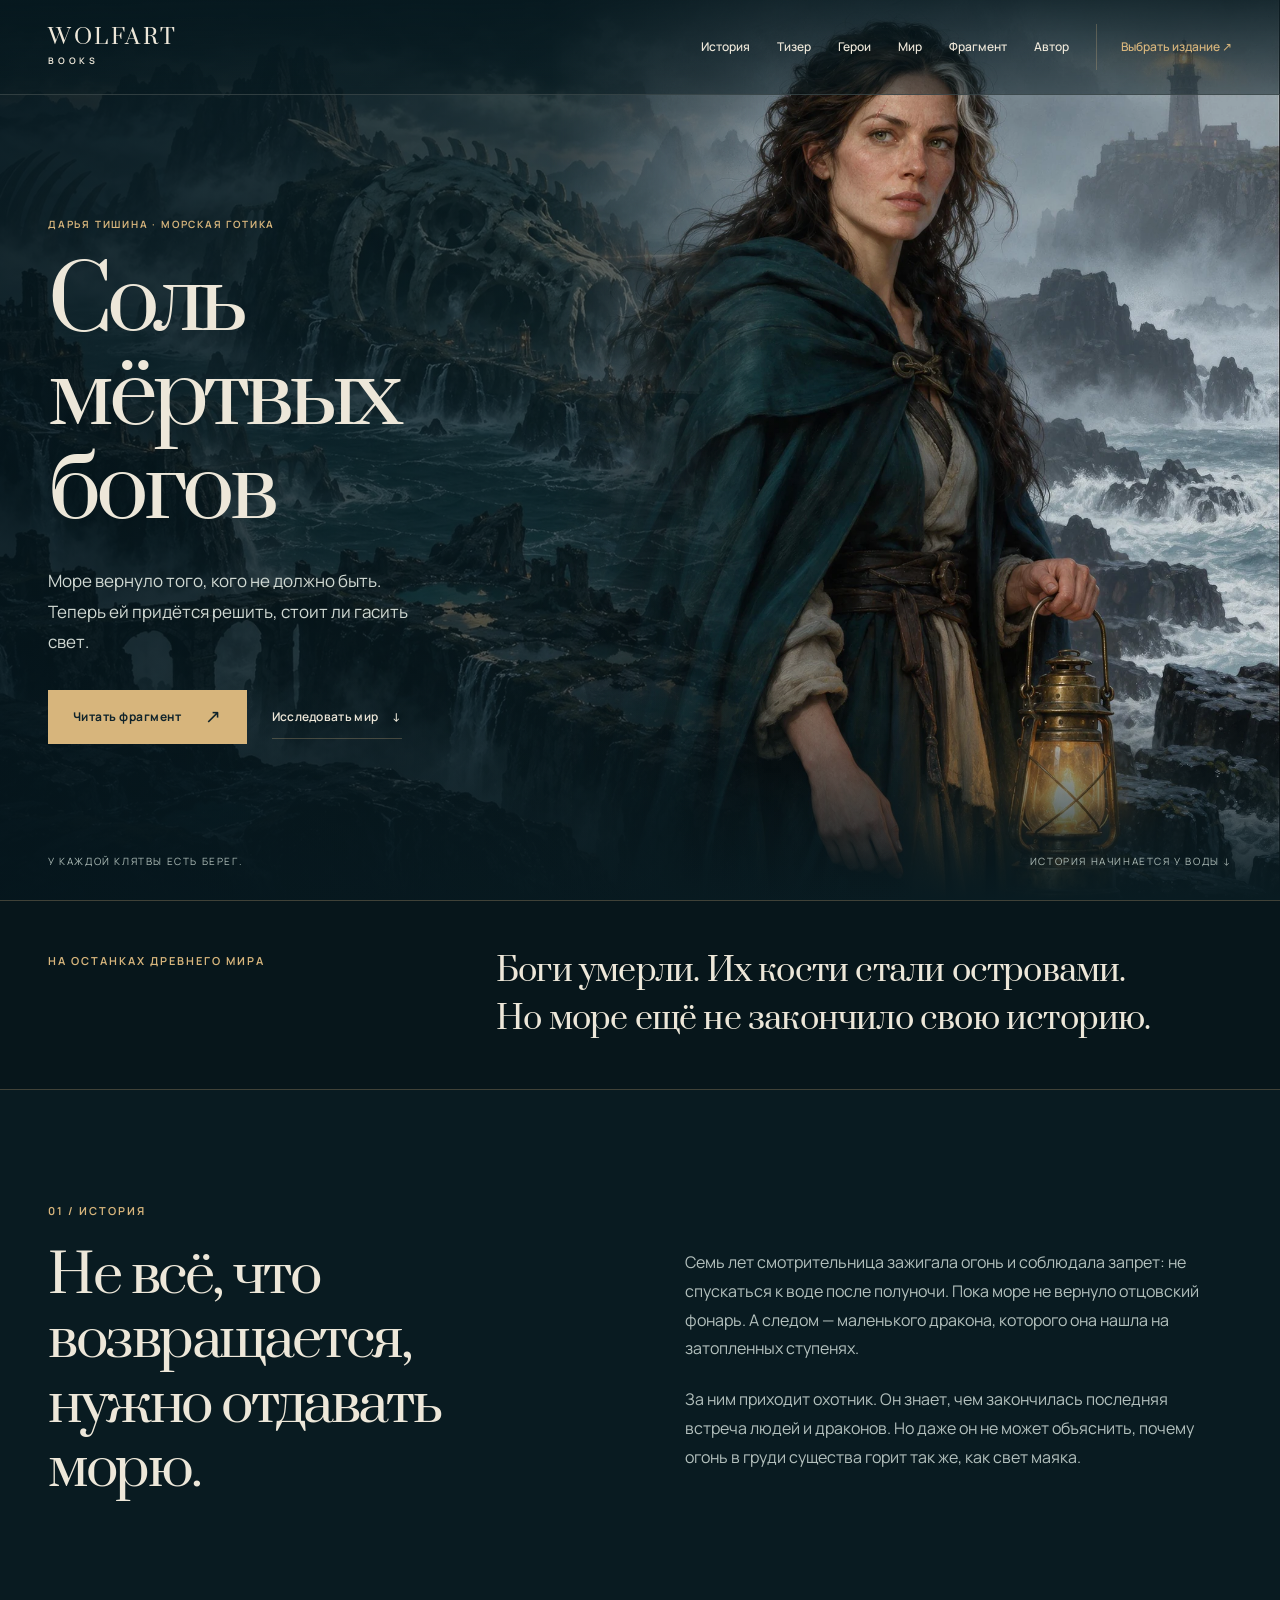
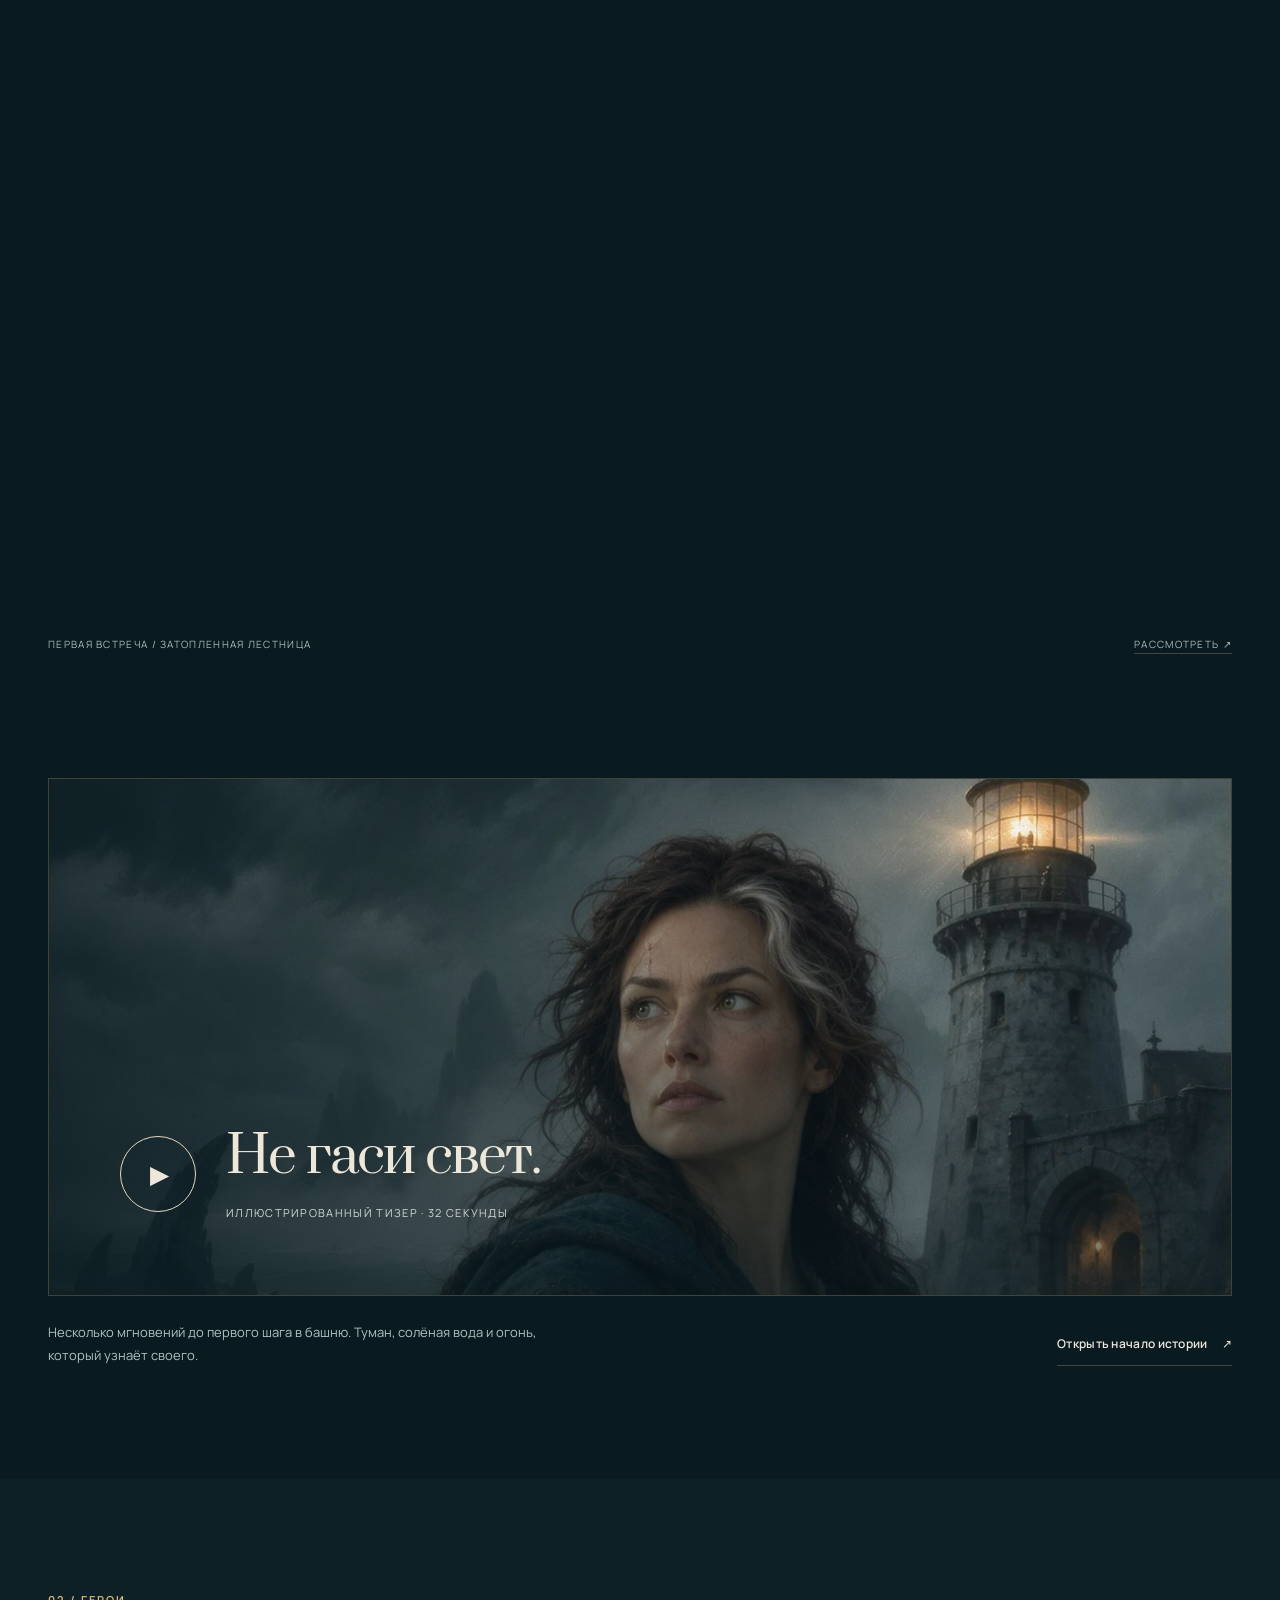
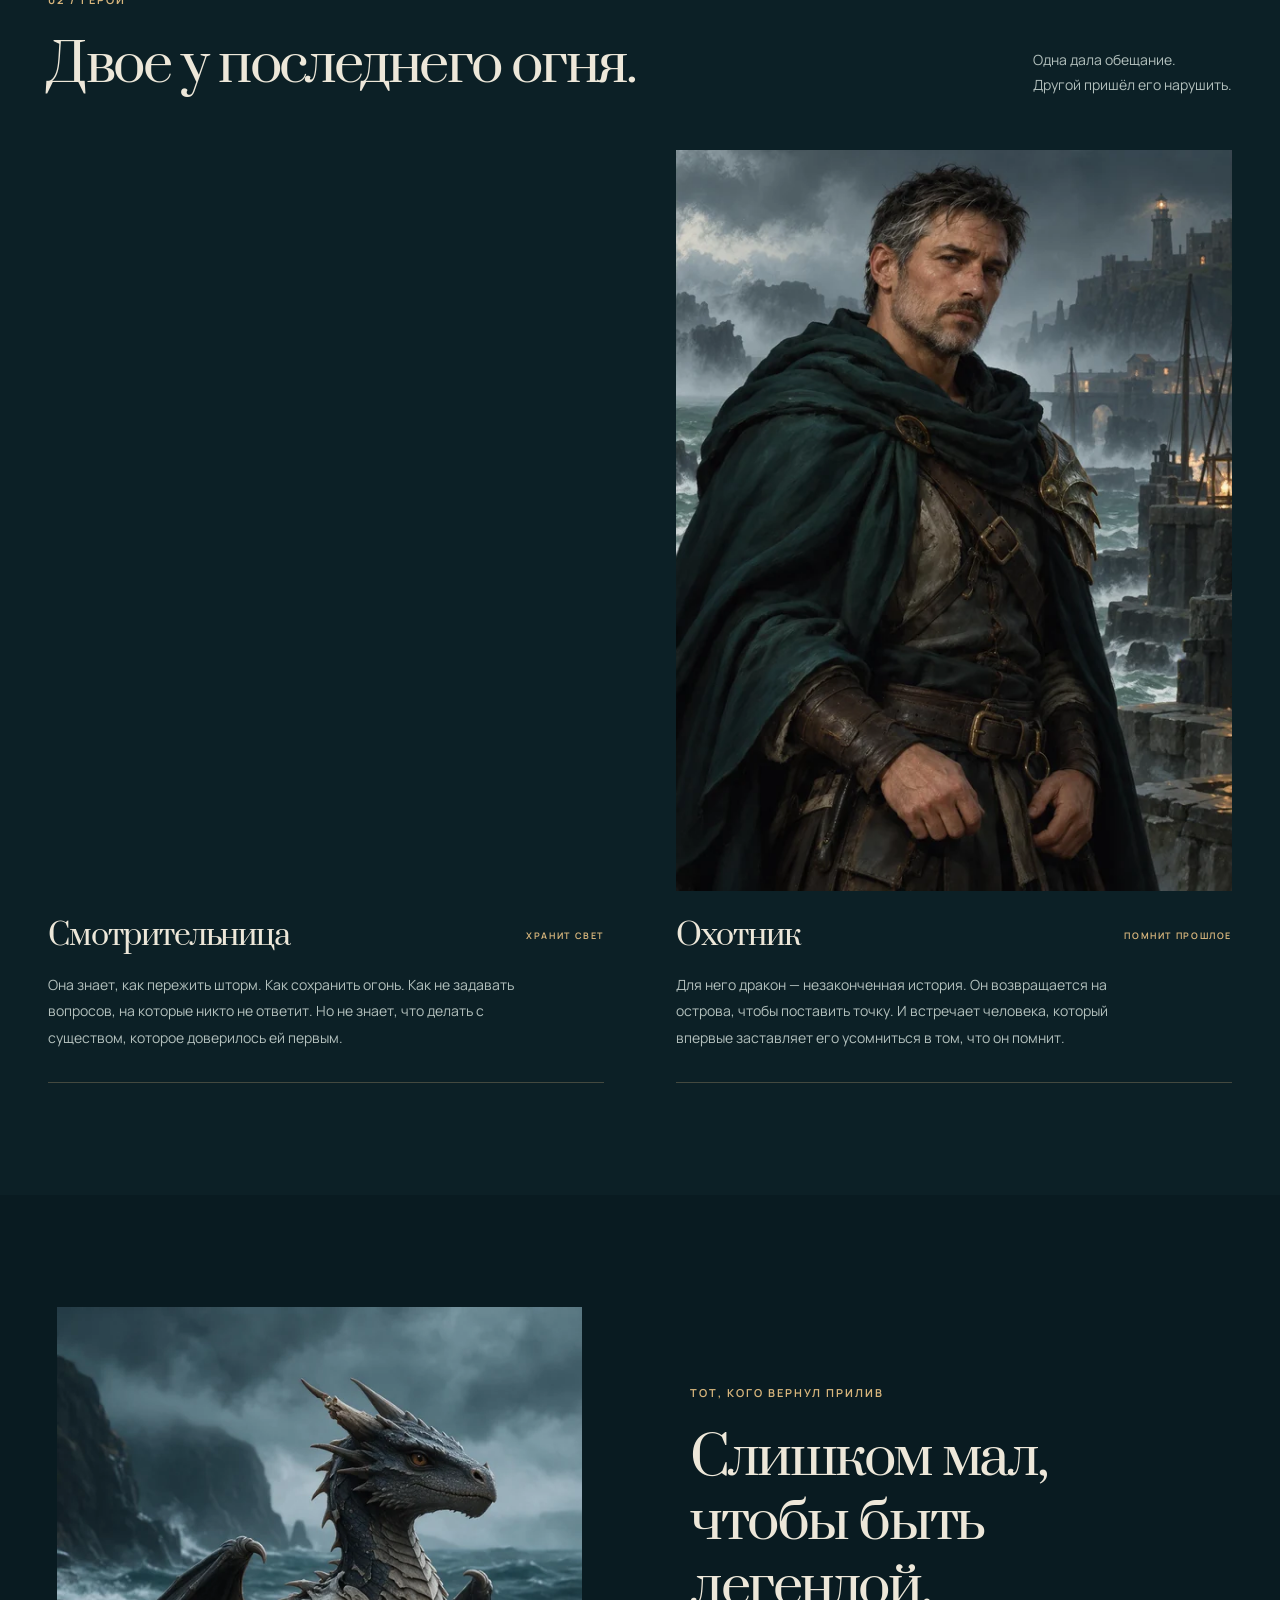
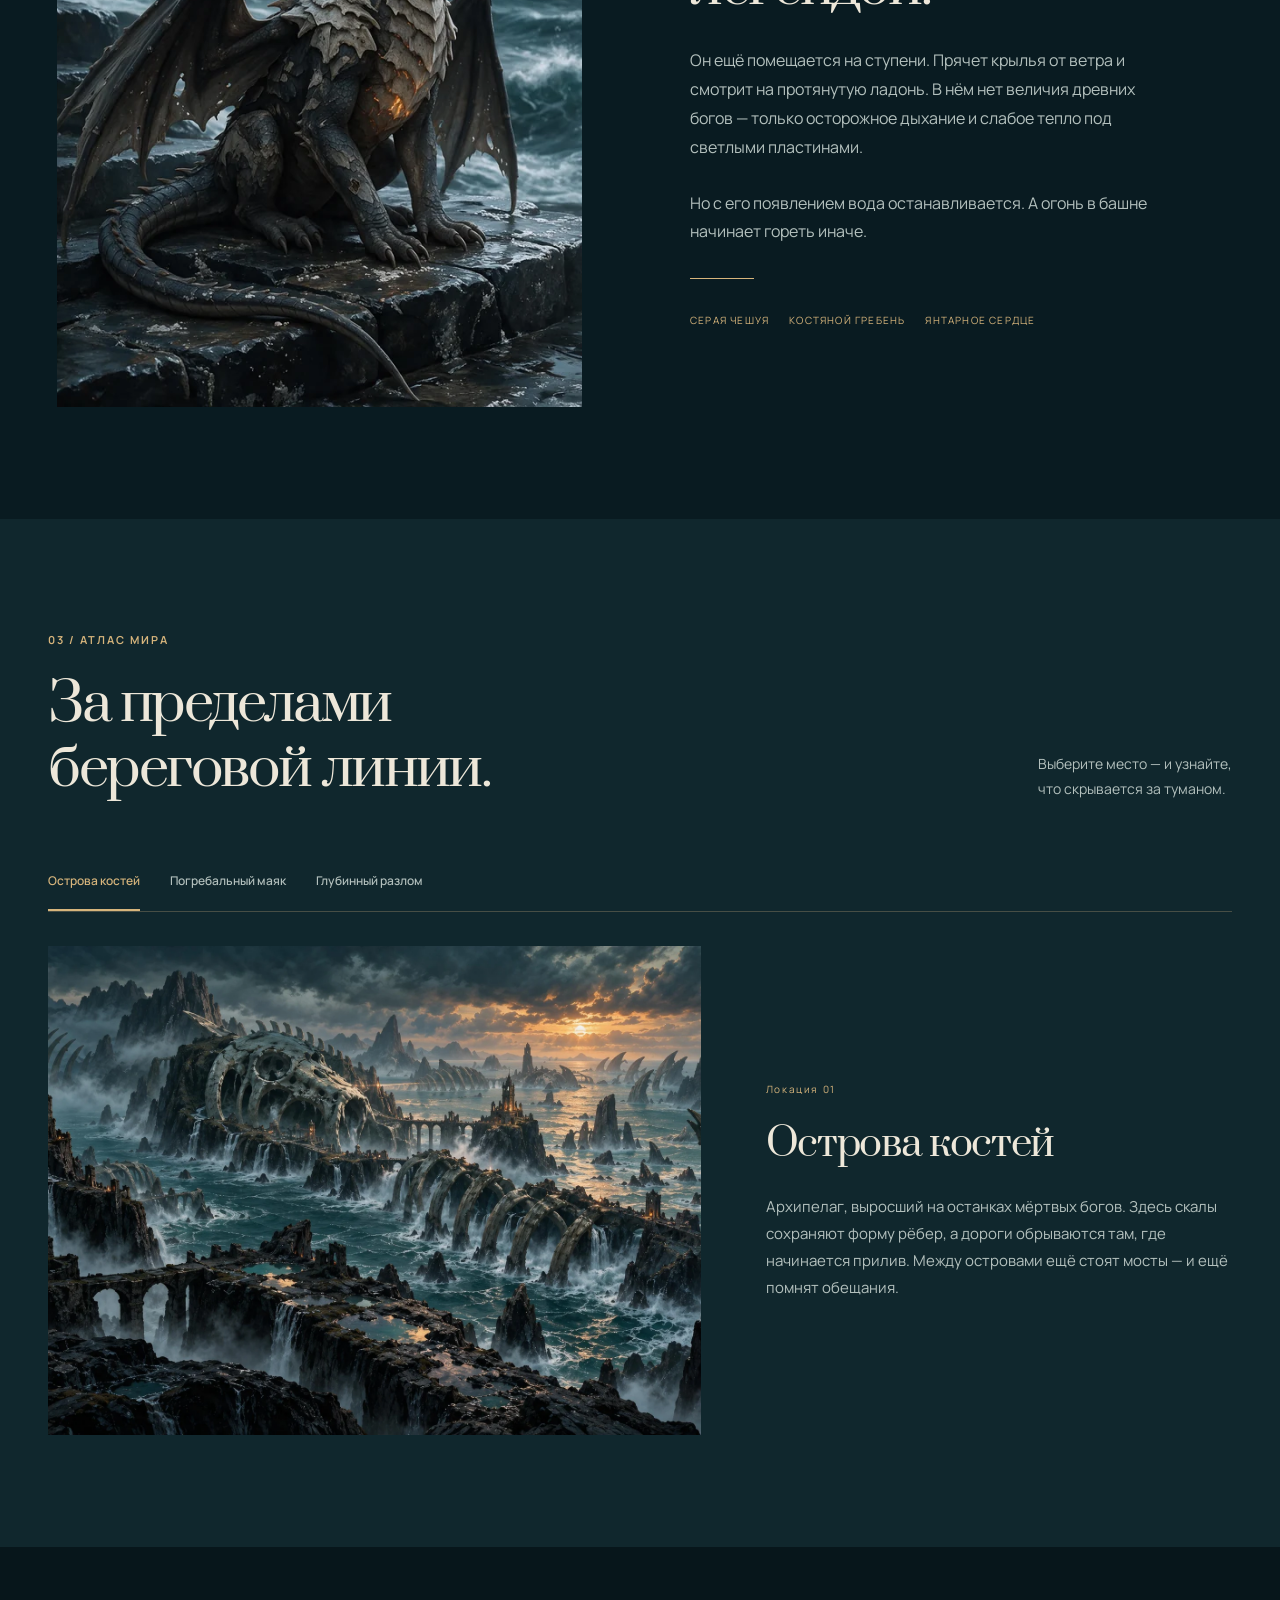
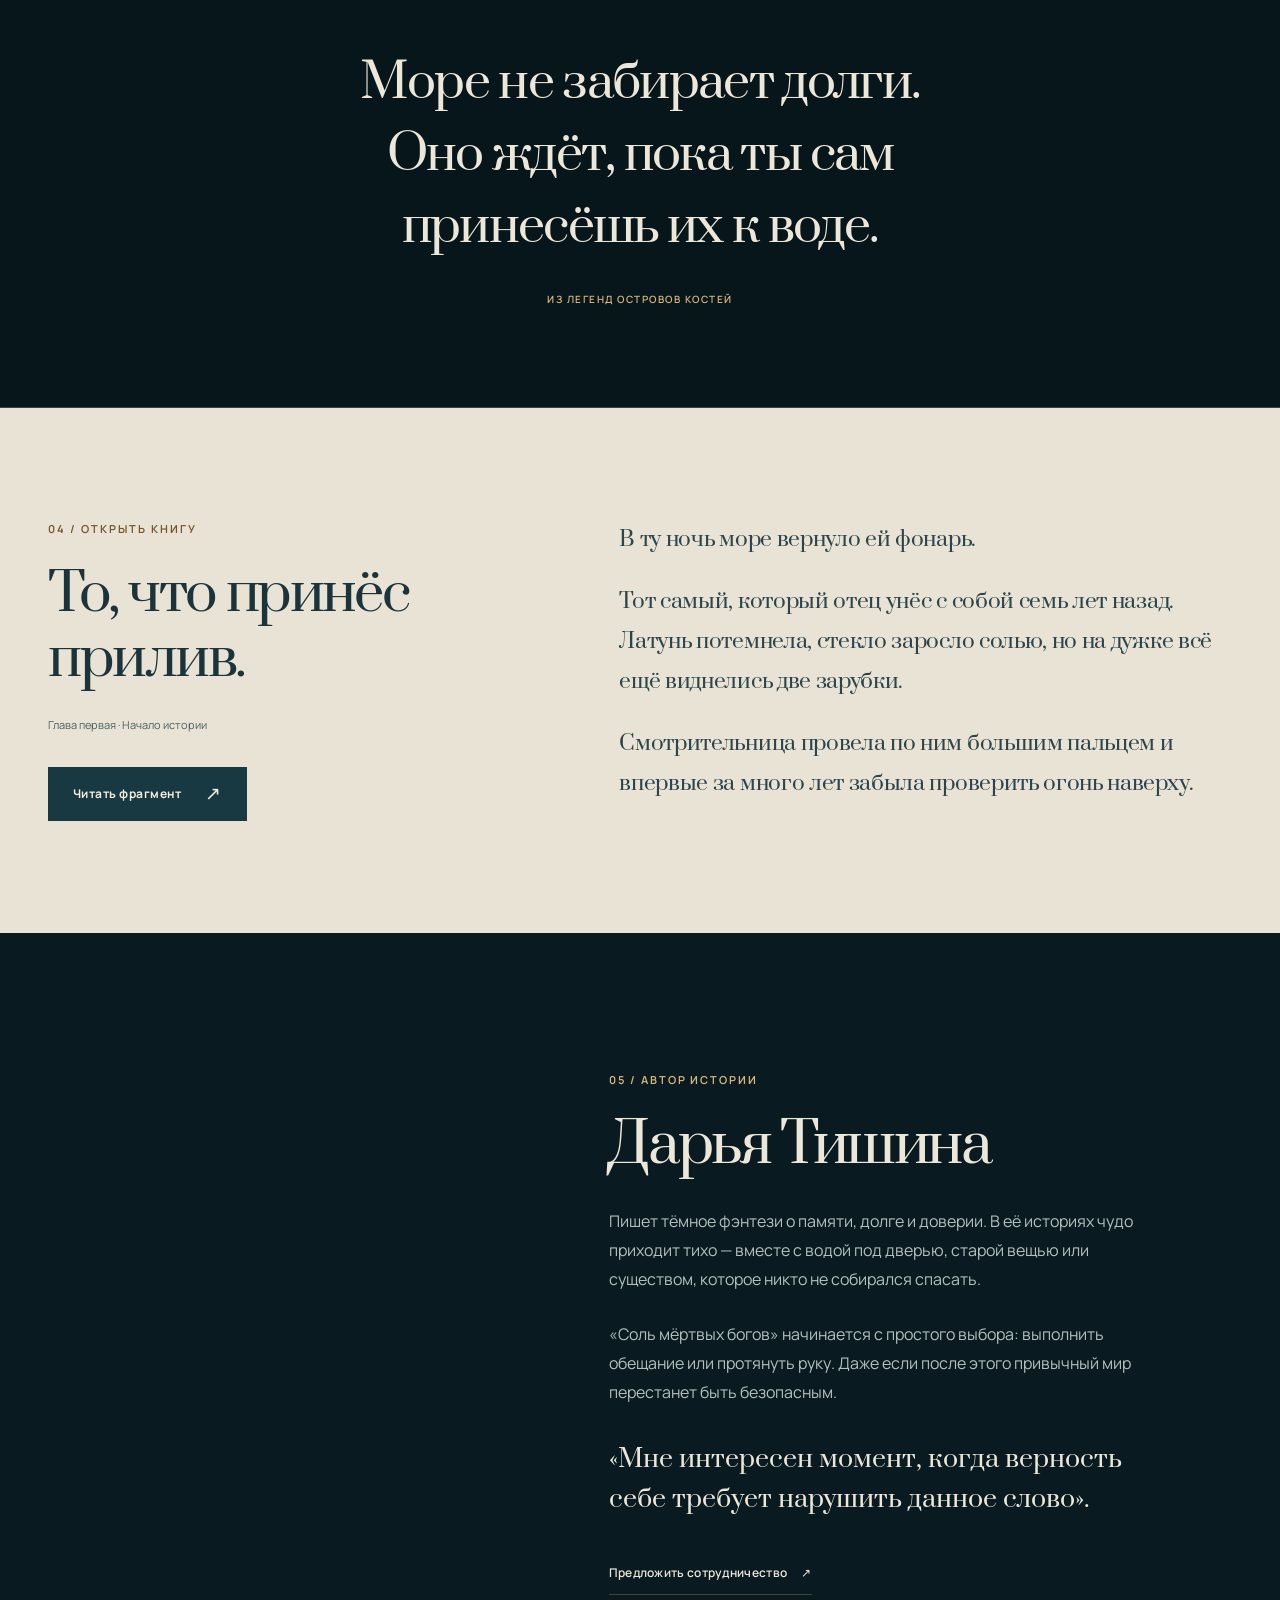
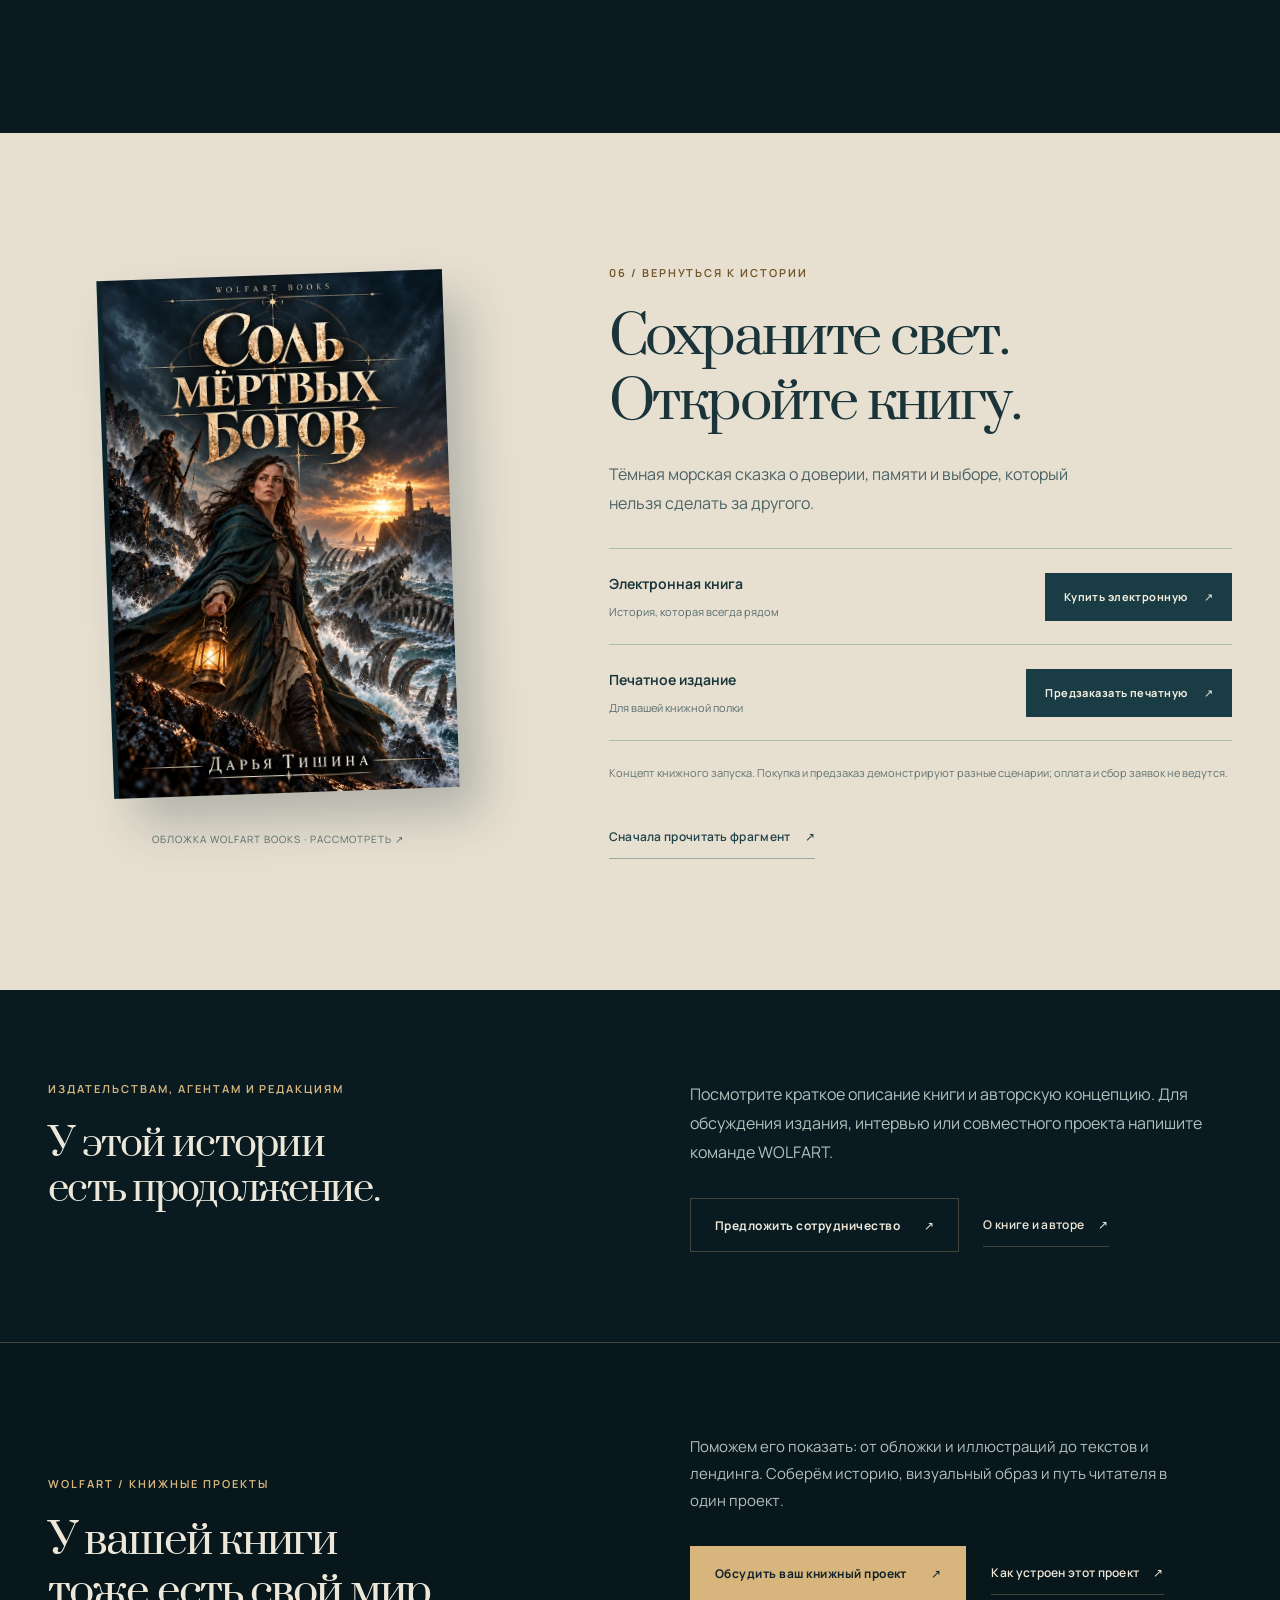
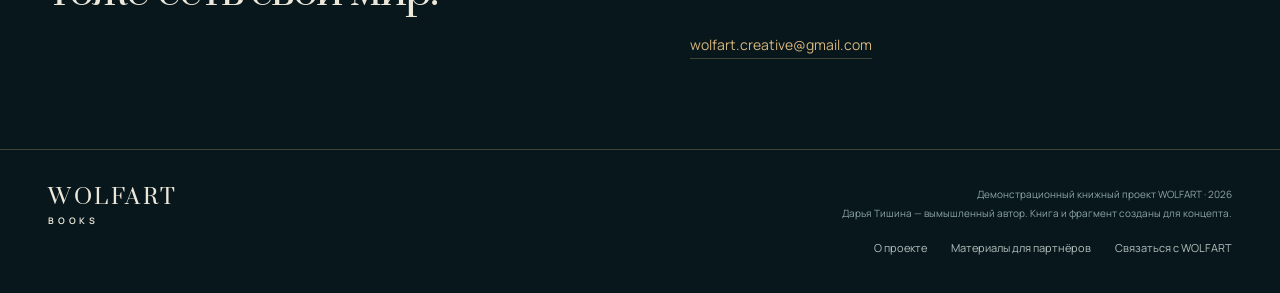
==== commit c1945615: "Finalize Salt landing navigation and responsive atlas; document asset selection and QA" ====
--- a/books/salt/index.html
+++ b/books/salt/index.html
@@ -3,7 +3,7 @@
 <title>Соль мёртвых богов — Дарья Тишина · WOLFART BOOKS</title><meta name="description" content="Тёмная морская сказка о памяти, доверии и свете, который нельзя погасить. Откройте мир книги и прочитайте начало истории."><meta name="theme-color" content="#091b21">
 <meta property="og:type" content="website"><meta property="og:locale" content="ru_RU"><meta property="og:title" content="Соль мёртвых богов — Дарья Тишина · WOLFART BOOKS"><meta property="og:description" content="Тёмная морская сказка о памяти, доверии и свете, который нельзя погасить. Откройте мир книги и прочитайте начало истории."><meta property="og:image" content="https://wolfcubmusic.github.io/portfolio/books/salt/salt-assets/share.jpg"><meta property="og:url" content="https://wolfcubmusic.github.io/portfolio/books/salt/"><meta name="twitter:card" content="summary_large_image">
 <link rel="icon" href="salt-assets/favicon.svg" type="image/svg+xml"><link rel="preload" href="salt-assets/fonts/prata-cyrillic.woff2" as="font" type="font/woff2" crossorigin><link rel="preload" href="salt-assets/fonts/manrope-cyrillic.woff2" as="font" type="font/woff2" crossorigin><link rel="stylesheet" href="salt-assets/site.css"><script src="salt-assets/site.js" defer></script></head><body id="top"><a class="skip" href="#story">К содержанию</a>
-<header class="topbar"><div class="wrap nav-inner"><a class="brand" href="#top" aria-label="WOLFART BOOKS — в начало">WOLFART<small>BOOKS</small></a><button class="menu-toggle" aria-expanded="false" aria-controls="main-nav" type="button">Меню</button><nav class="nav-links" id="main-nav" aria-label="Основная навигация"><a href="#story">История</a><a href="#characters">Герои</a><a href="#world">Мир</a><a href="#author">Автор</a><a class="nav-edition" href="#edition">Выбрать издание ↗</a></nav></div></header>
+<header class="topbar"><div class="wrap nav-inner"><a class="brand" href="#top" aria-label="WOLFART BOOKS — в начало">WOLFART<small>BOOKS</small></a><button class="menu-toggle" aria-expanded="false" aria-controls="main-nav" type="button">Меню</button><nav class="nav-links" id="main-nav" aria-label="Основная навигация"><a href="#story">История</a><a href="#teaser">Тизер</a><a href="#characters">Герои</a><a href="#world">Мир</a><a href="#fragment">Фрагмент</a><a href="#author">Автор</a><a class="nav-edition" href="#edition">Выбрать издание ↗</a></nav></div></header>
 <main>
 <section class="hero" aria-labelledby="book-title"><img class="hero-landscape" src="salt-assets/archipelago-1920.webp" srcset="salt-assets/archipelago-900.webp 900w, salt-assets/archipelago-1920.webp 1920w" sizes="100vw" width="1920" height="1080" alt="" fetchpriority="high" decoding="async">
 <div class="wrap"><div class="hero-copy"><p class="eyebrow">Дарья Тишина · Морская готика</p><h1 id="book-title"><span>Соль</span><span>мёртвых</span><span>богов</span></h1><p class="hero-lede">Море вернуло того, кого не должно быть. Теперь ей придётся решить, стоит ли гасить свет.</p><div class="actions"><button class="btn" type="button" data-read>Читать фрагмент <span class="btn-arrow" aria-hidden="true">↗</span></button><a class="text-link" href="#world">Исследовать мир <span aria-hidden="true">↓</span></a></div></div></div><img class="hero-portrait" src="salt-assets/keeper-1200.webp" srcset="salt-assets/keeper-600.webp 600w, salt-assets/keeper-1200.webp 1200w" sizes="(max-width: 760px) 100vw, 57vw" width="1200" height="1600" alt="Смотрительница маяка: тёмные волосы с белой прядью, зелёные глаза, бирюзовый плащ и старый фонарь" fetchpriority="high" decoding="async">
--- a/books/salt/salt-assets/site.css
+++ b/books/salt/salt-assets/site.css
@@ -22,3 +22,7 @@
 @media(max-width:360px){.wrap{width:calc(100% - 32px)}.hero h1{font-size:48px}.hero .actions{gap:16px}.hero .text-link{font-size:10px}.hero .btn{font-size:10px;padding-inline:16px}h2{font-size:34px}.character-top{display:block}.character-top .meta{margin-top:10px}.format-row{grid-template-columns:1fr}.format-row .btn{max-width:none}.poster-title{font-size:27px}.teaser-screen{aspect-ratio:4/3}.teaser-screen.is-last .teaser-caption{font-size:19px}.teaser-controls{gap:9px}.teaser-toggle{min-width:80px}.case-hero h1{font-size:36px}}
 @media(prefers-reduced-motion:reduce){html{scroll-behavior:auto}*,*:before,*:after{animation:none!important;transition:none!important}.motion-ready .reveal{opacity:1;transform:none}.teaser-shot{transform:none}.btn:hover{transform:none}}
 @media print{.topbar,.actions,.studio-section,.footer,.teaser-section,dialog,.skip{display:none!important}body{background:#fff;color:#172b30}.section{padding:25px 0}.wrap{width:100%}.press-content p,.press-content ul{color:#172b30}.case-header{border-color:#888}}
+
+/* Keep all seven destinations usable on tablet widths. */
+@media (min-width:761px) and (max-width:1100px){.menu-toggle{display:block}.nav-links{display:none;position:absolute;top:94px;left:0;right:0;padding:20px 32px;background:#0b2128;border-bottom:1px solid var(--line);flex-direction:column;align-items:stretch;gap:3px}.nav-links.is-open{display:flex}.nav-links a{padding:10px;min-height:44px}.nav-edition{border-left:0;border-top:1px solid var(--line);padding-left:10px!important}}
+@media (max-width:760px){.atlas-tabs{display:grid;grid-template-columns:repeat(3,minmax(0,1fr));gap:10px;white-space:normal;overflow:visible}.atlas-tab{text-align:left;line-height:1.5;min-height:58px;overflow-wrap:anywhere}.nav-links a{min-height:44px}.close-dialog{width:44px;height:44px}}
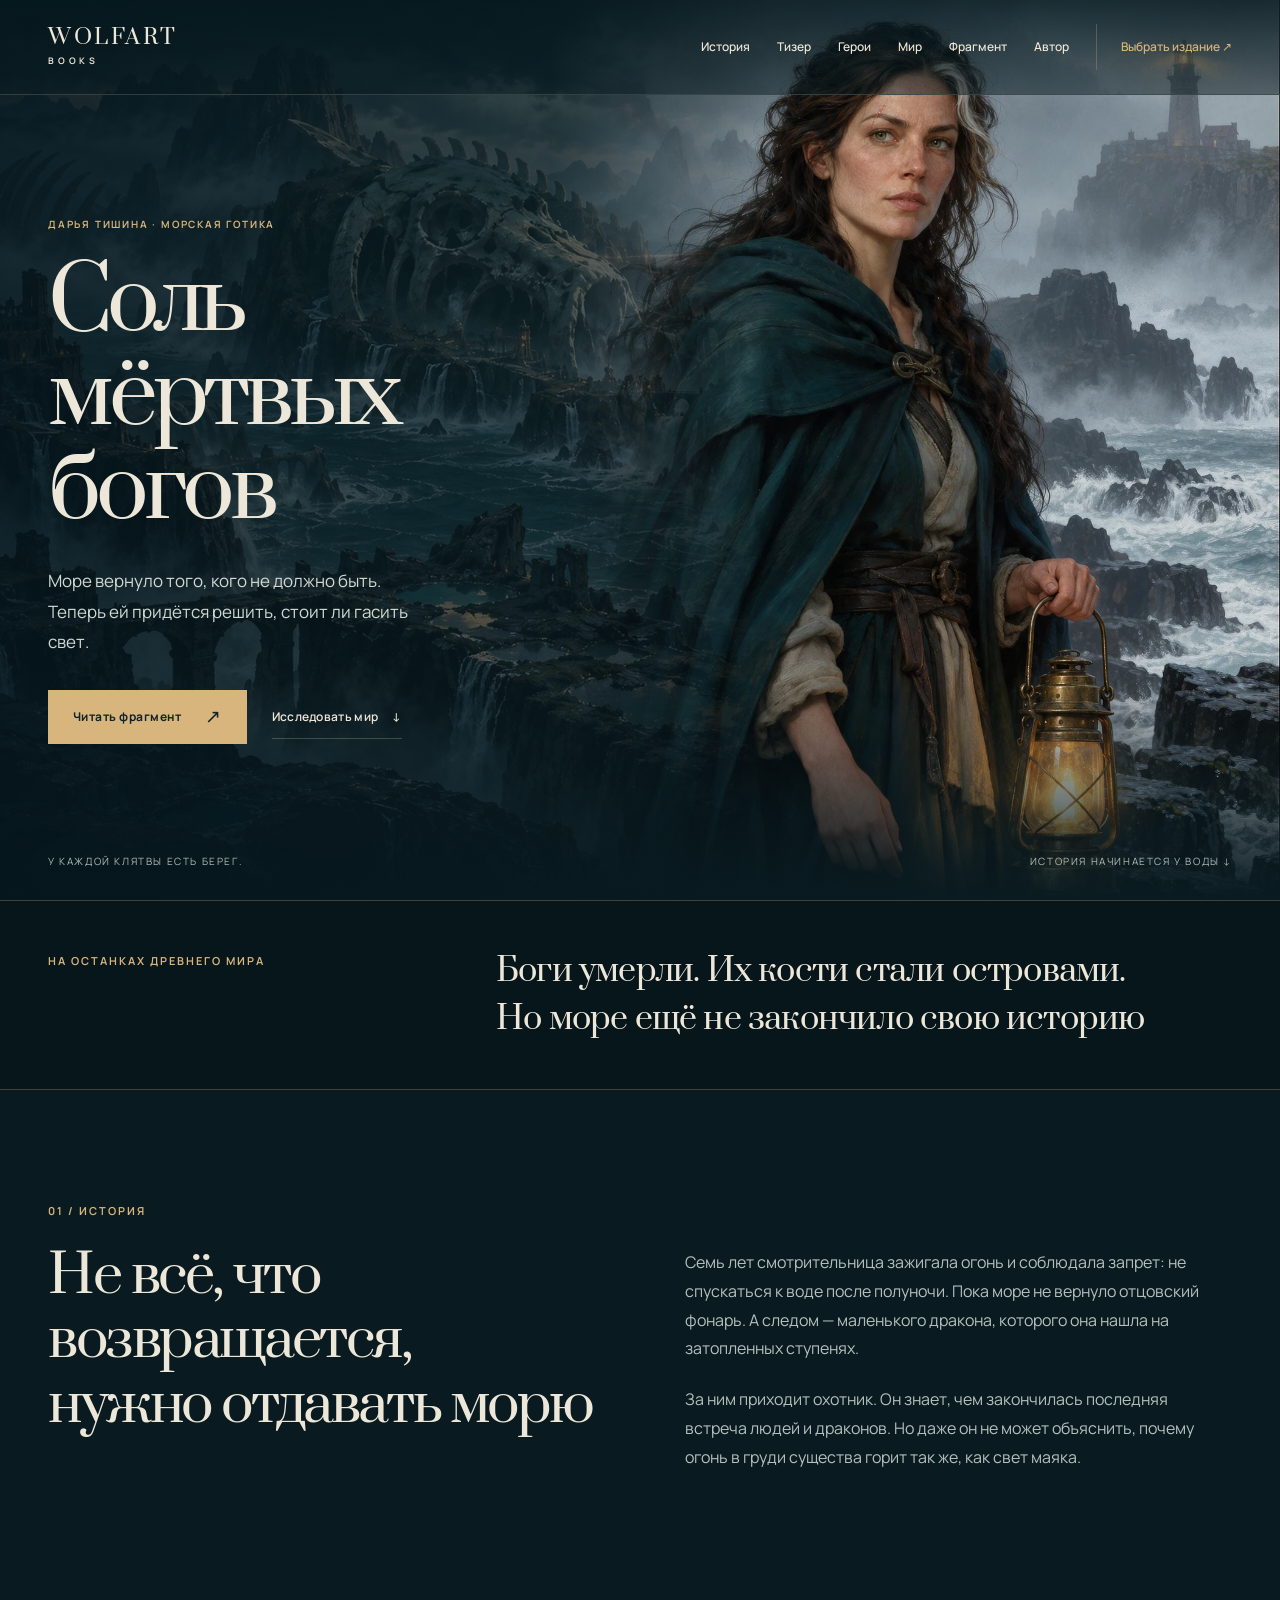
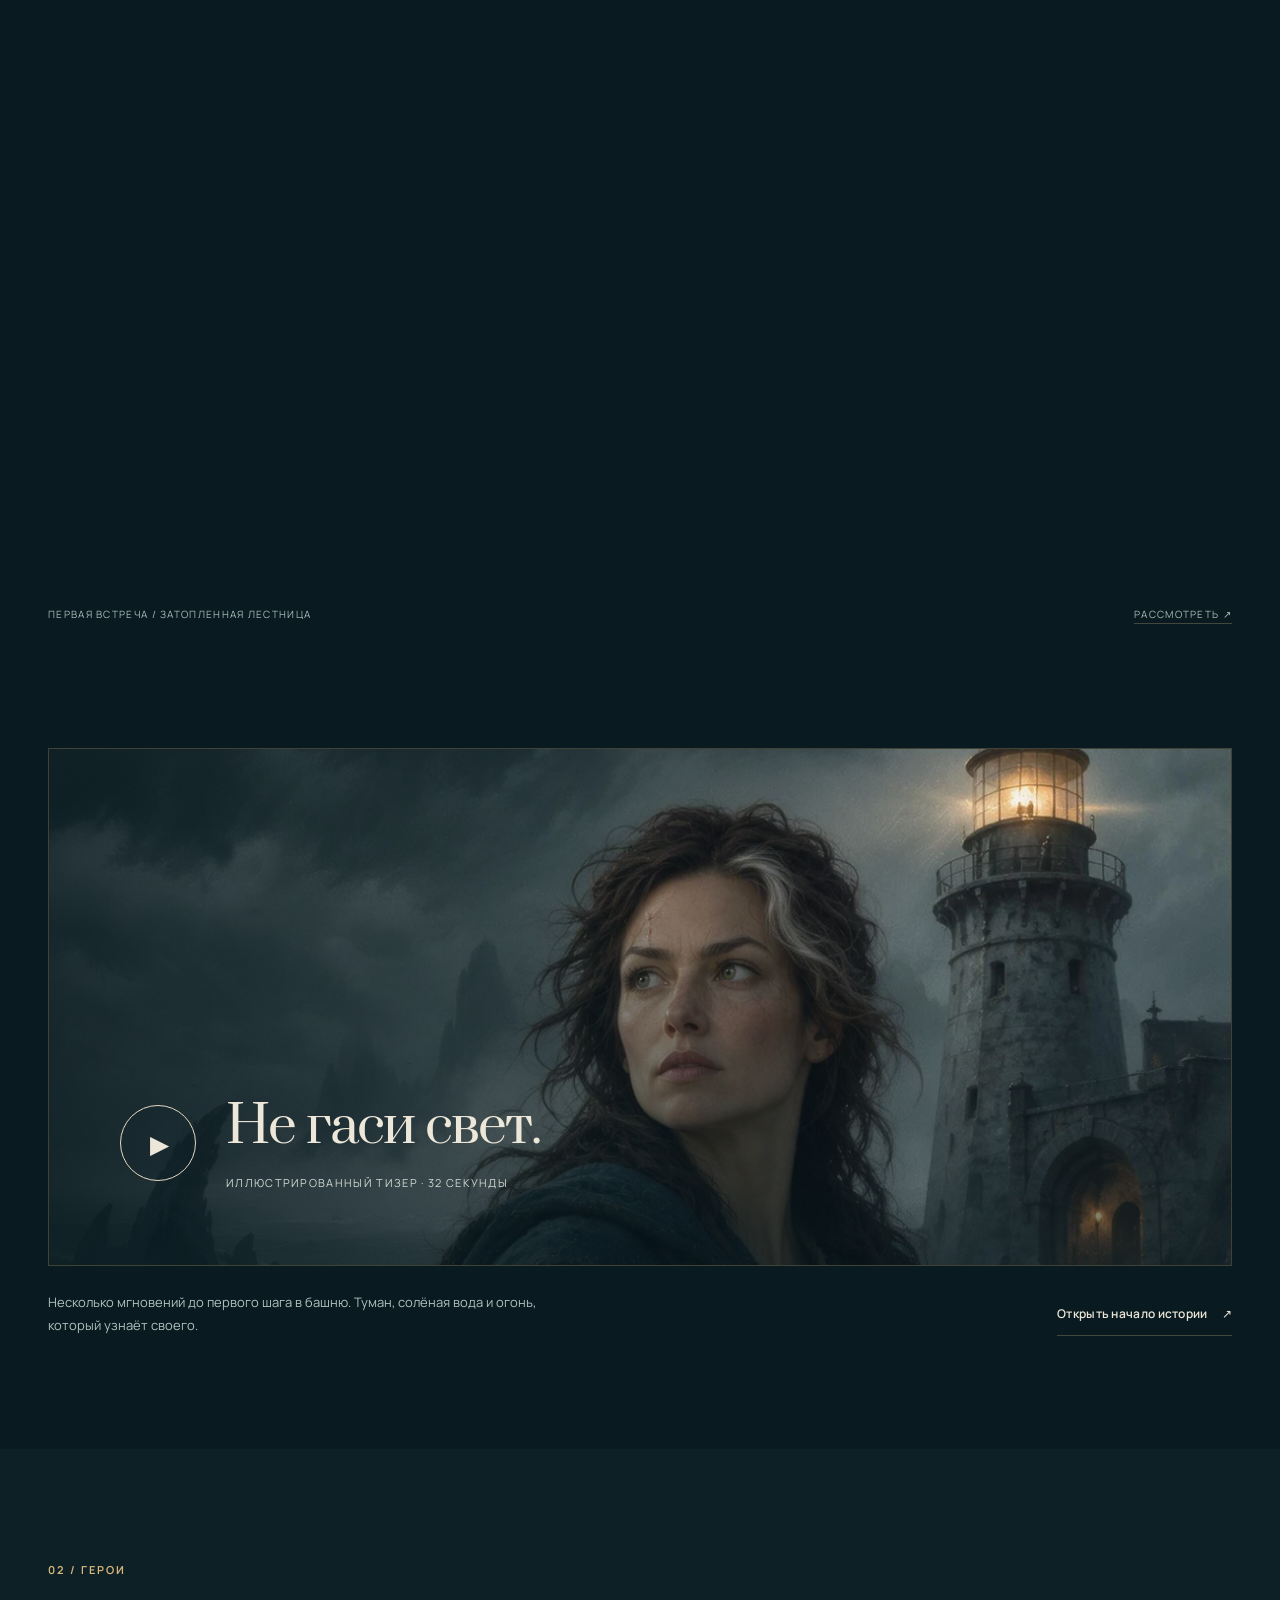
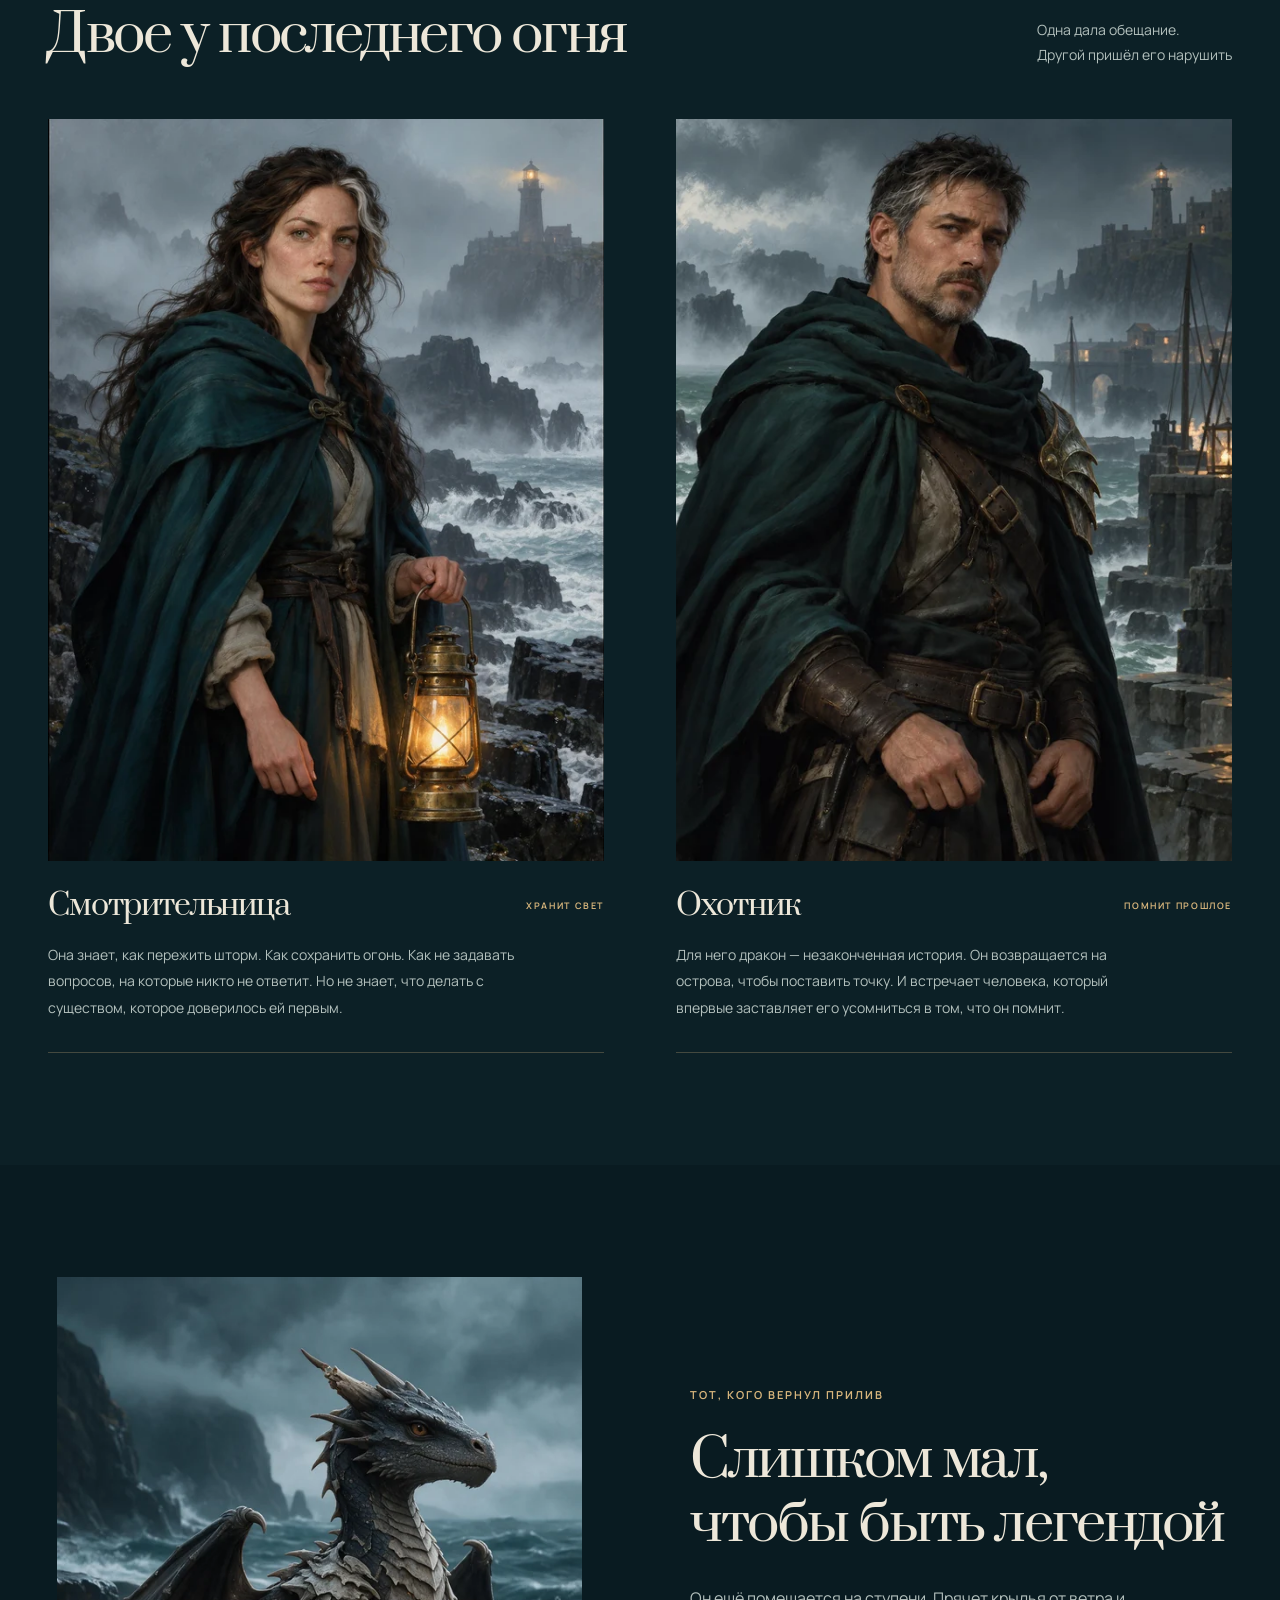
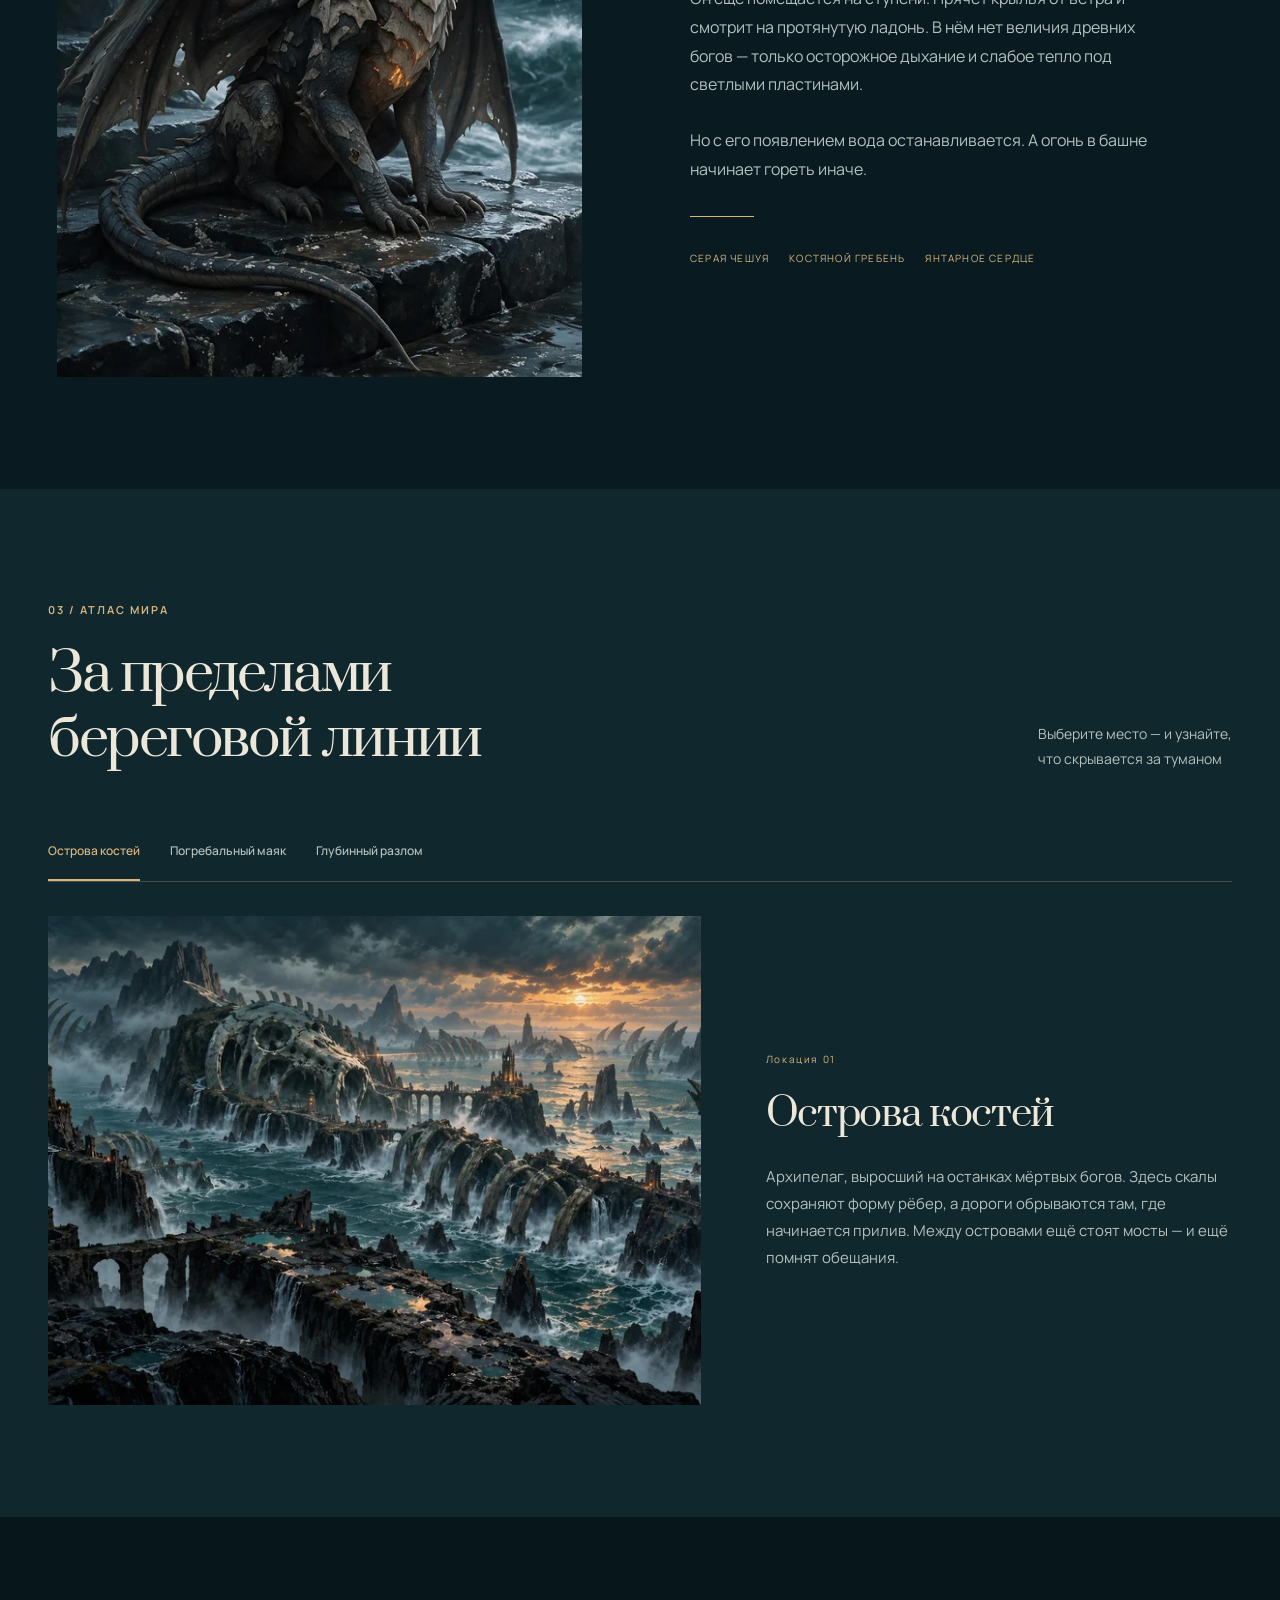
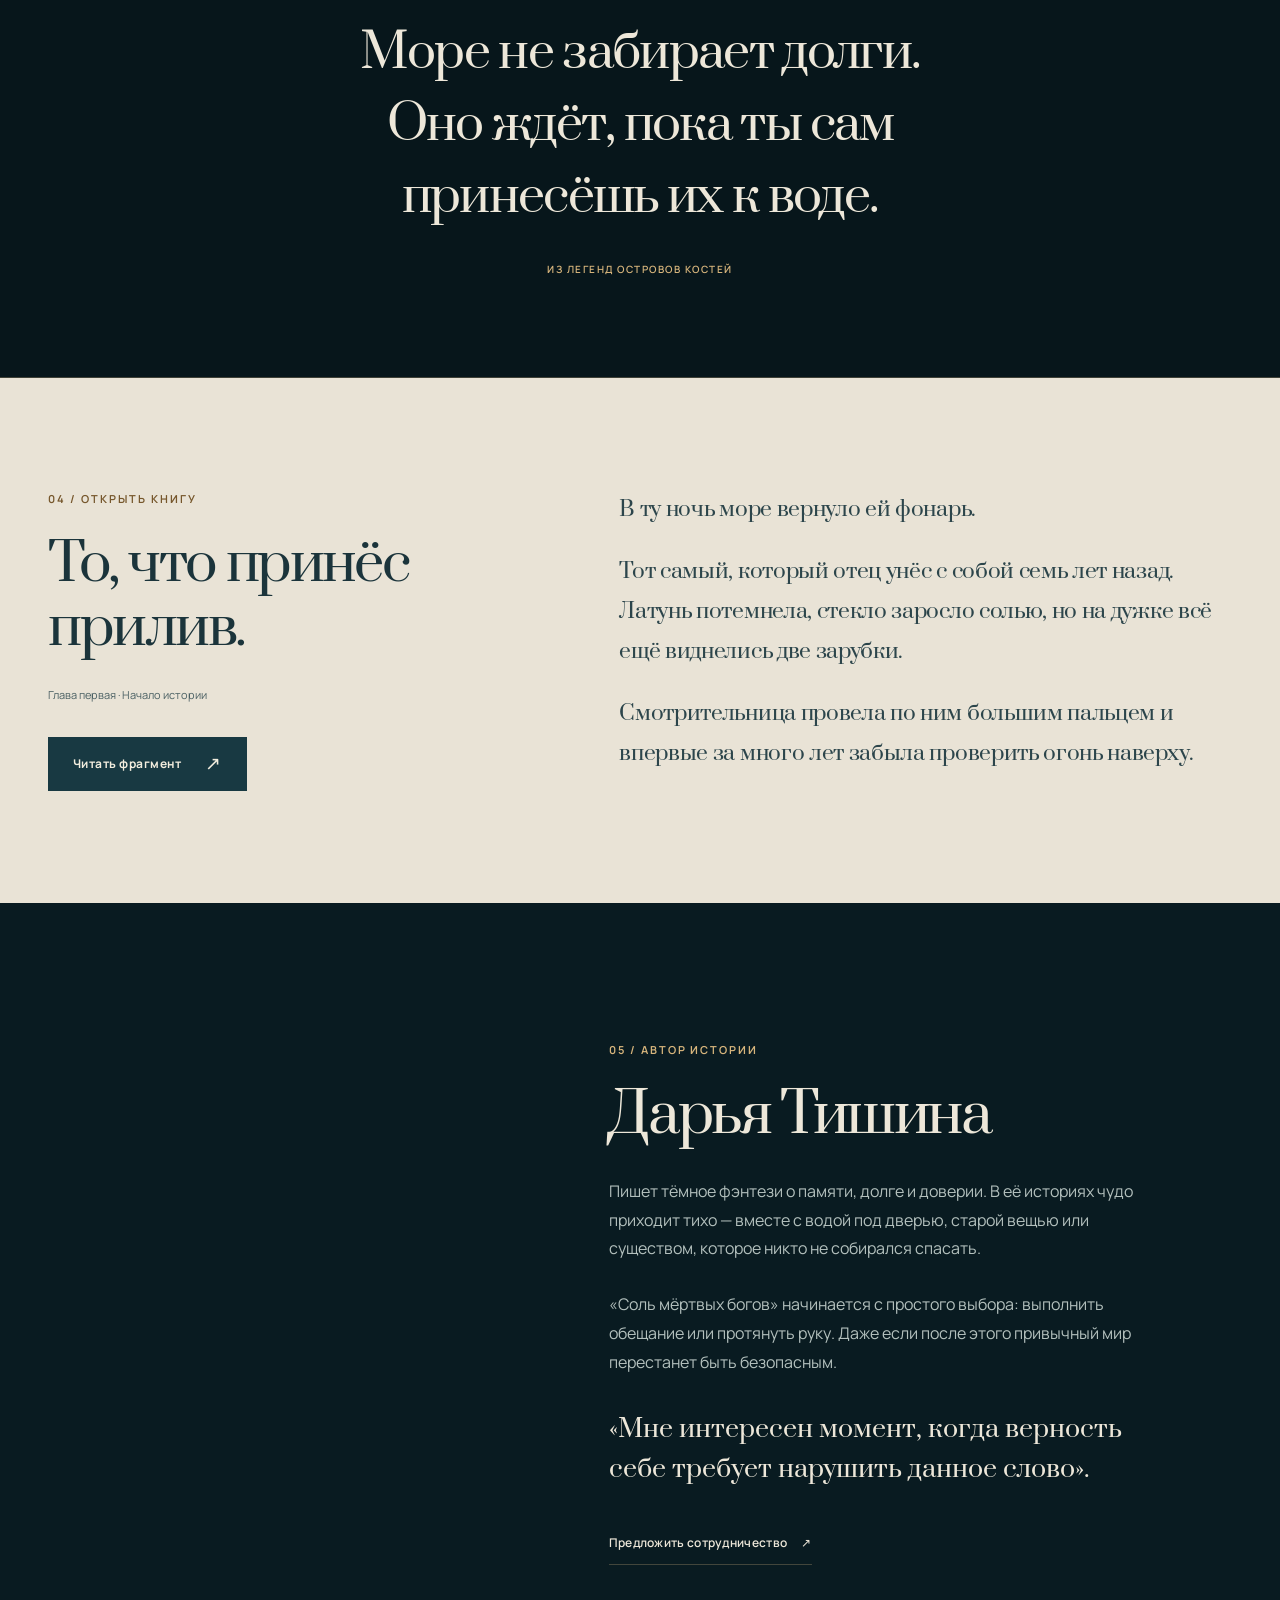
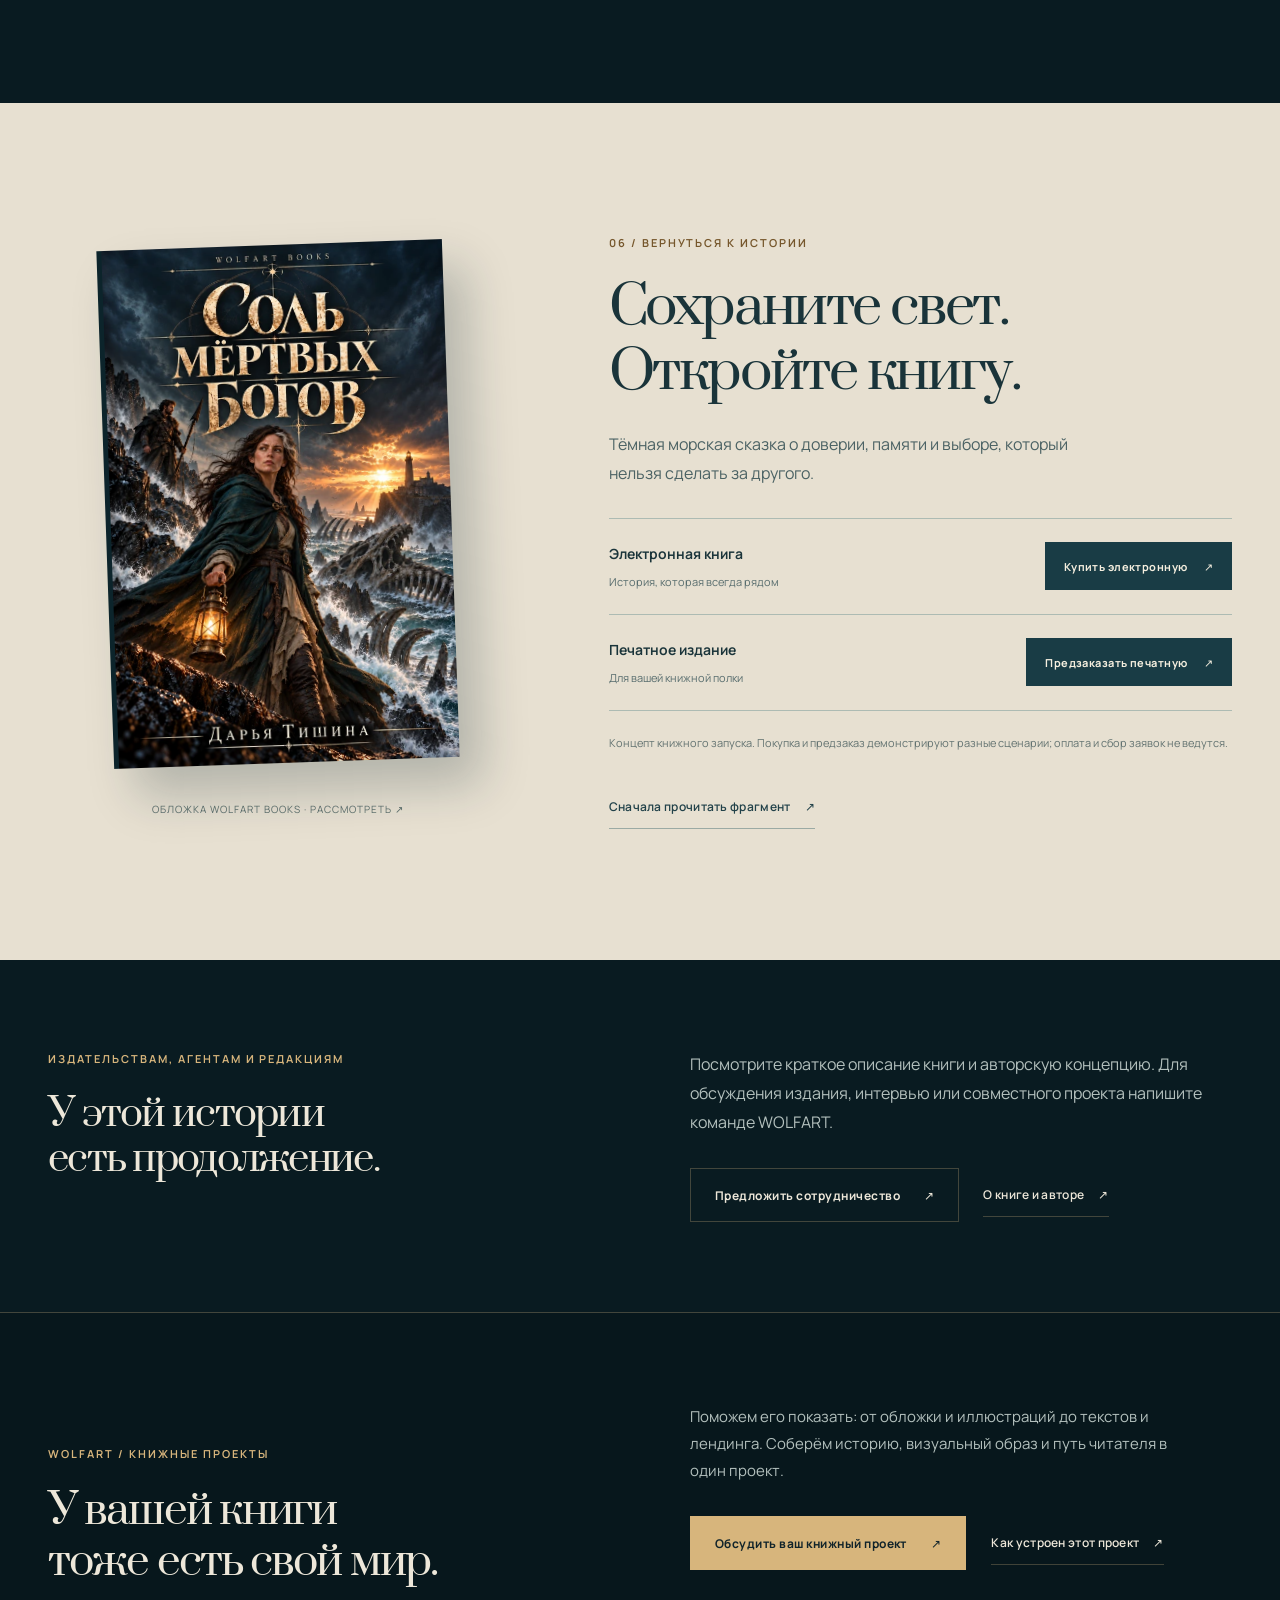
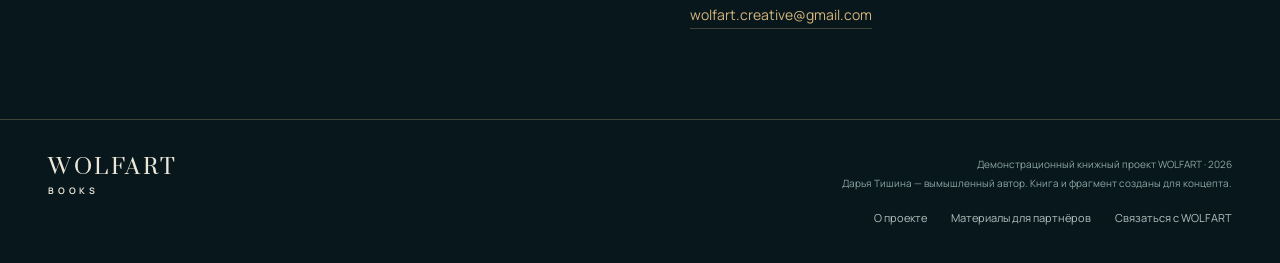
==== commit ce506485: "Refine Salt landing editorial punctuation in first six sections" ====
--- a/books/salt/index.html
+++ b/books/salt/index.html
@@ -8,12 +8,12 @@
 <section class="hero" aria-labelledby="book-title"><img class="hero-landscape" src="salt-assets/archipelago-1920.webp" srcset="salt-assets/archipelago-900.webp 900w, salt-assets/archipelago-1920.webp 1920w" sizes="100vw" width="1920" height="1080" alt="" fetchpriority="high" decoding="async">
 <div class="wrap"><div class="hero-copy"><p class="eyebrow">Дарья Тишина · Морская готика</p><h1 id="book-title"><span>Соль</span><span>мёртвых</span><span>богов</span></h1><p class="hero-lede">Море вернуло того, кого не должно быть. Теперь ей придётся решить, стоит ли гасить свет.</p><div class="actions"><button class="btn" type="button" data-read>Читать фрагмент <span class="btn-arrow" aria-hidden="true">↗</span></button><a class="text-link" href="#world">Исследовать мир <span aria-hidden="true">↓</span></a></div></div></div><img class="hero-portrait" src="salt-assets/keeper-1200.webp" srcset="salt-assets/keeper-600.webp 600w, salt-assets/keeper-1200.webp 1200w" sizes="(max-width: 760px) 100vw, 57vw" width="1200" height="1600" alt="Смотрительница маяка: тёмные волосы с белой прядью, зелёные глаза, бирюзовый плащ и старый фонарь" fetchpriority="high" decoding="async">
 <div class="hero-cue" aria-hidden="true"><div class="wrap"><span>У каждой клятвы есть берег.</span><span>История начинается у воды ↓</span></div></div></section>
-<div class="intro-band"><div class="wrap intro-inner"><span class="eyebrow">На останках древнего мира</span><p>Боги умерли. Их кости стали островами.<br> Но море ещё не закончило свою историю.</p></div></div>
-<section class="section" id="story" aria-labelledby="story-title"><div class="wrap"><div class="story-head reveal"><div><span class="eyebrow">01 / История</span><h2 id="story-title">Не всё, что возвращается,<br> нужно отдавать морю.</h2></div><div class="story-copy"><p>Семь лет смотрительница зажигала огонь и соблюдала запрет: не спускаться к воде после полуночи. Пока море не вернуло отцовский фонарь. А следом — маленького дракона, которого она нашла на затопленных ступенях.</p><p>За ним приходит охотник. Он знает, чем закончилась последняя встреча людей и драконов. Но даже он не может объяснить, почему огонь в груди существа горит так же, как свет маяка.</p></div></div><figure class="reveal"><img class="wide-art" src="salt-assets/story-1600.webp" srcset="salt-assets/story-900.webp 900w, salt-assets/story-1600.webp 1600w" sizes="(max-width: 1340px) calc(100vw - 96px), 1240px" width="1600" height="900" alt="Смотрительница протягивает ладонь маленькому дракону на затопленной лестнице маяка" loading="lazy" decoding="async"><figcaption class="caption"><span>Первая встреча / Затопленная лестница</span><button type="button" data-art="salt-assets/story-1600.webp" data-title="Первая встреча" data-alt="Смотрительница и маленький дракон на затопленных ступенях">Рассмотреть ↗</button></figcaption></figure></div></section>
+<div class="intro-band"><div class="wrap intro-inner"><span class="eyebrow">На останках древнего мира</span><p>Боги умерли. Их кости стали островами.<br> Но море ещё не закончило свою историю</p></div></div>
+<section class="section" id="story" aria-labelledby="story-title"><div class="wrap"><div class="story-head reveal"><div><span class="eyebrow">01 / История</span><h2 id="story-title">Не всё, что возвращается,<br> нужно отдавать морю</h2></div><div class="story-copy"><p>Семь лет смотрительница зажигала огонь и соблюдала запрет: не спускаться к воде после полуночи. Пока море не вернуло отцовский фонарь. А следом — маленького дракона, которого она нашла на затопленных ступенях.</p><p>За ним приходит охотник. Он знает, чем закончилась последняя встреча людей и драконов. Но даже он не может объяснить, почему огонь в груди существа горит так же, как свет маяка.</p></div></div><figure class="reveal"><img class="wide-art" src="salt-assets/story-1600.webp" srcset="salt-assets/story-900.webp 900w, salt-assets/story-1600.webp 1600w" sizes="(max-width: 1340px) calc(100vw - 96px), 1240px" width="1600" height="900" alt="Смотрительница протягивает ладонь маленькому дракону на затопленной лестнице маяка" loading="lazy" decoding="async"><figcaption class="caption"><span>Первая встреча / Затопленная лестница</span><button type="button" data-art="salt-assets/story-1600.webp" data-title="Первая встреча" data-alt="Смотрительница и маленький дракон на затопленных ступенях">Рассмотреть ↗</button></figcaption></figure></div></section>
 <section class="section teaser-section" id="teaser" aria-label="Тизер книги"><div class="wrap reveal"><button class="teaser-poster" type="button" data-teaser aria-label="Смотреть иллюстрированный тизер, 32 секунды"><img class="" src="salt-assets/keeper-action-1200.webp" srcset="salt-assets/keeper-action-700.webp 700w, salt-assets/keeper-action-1200.webp 1200w" sizes="(max-width: 1340px) 100vw, 1240px" width="1200" height="1600" alt="" loading="lazy" decoding="async"><span class="poster-content"><span class="play-symbol" aria-hidden="true">▶</span><span><span class="poster-title">Не гаси свет.</span><span class="poster-meta">Иллюстрированный тизер · 32 секунды</span></span></span></button><div class="teaser-under"><p>Несколько мгновений до первого шага в башню. Туман, солёная вода и огонь, который узнаёт своего.</p><button class="text-link" type="button" data-read>Открыть начало истории <span aria-hidden="true">↗</span></button></div></div></section>
-<section class="section characters" id="characters" aria-labelledby="characters-title"><div class="wrap"><div class="section-head reveal"><div><span class="eyebrow">02 / Герои</span><h2 id="characters-title">Двое у последнего огня.</h2></div><p>Одна дала обещание.<br>Другой пришёл его нарушить.</p></div><div class="character-grid"><article class="reveal"><img class="character-art" src="salt-assets/keeper-1200.webp" srcset="salt-assets/keeper-600.webp 600w, salt-assets/keeper-1200.webp 1200w" sizes="(max-width: 760px) calc(100vw - 40px), 580px" width="1200" height="1600" alt="Портрет смотрительницы с белой прядью у виска и фонарём" loading="lazy" decoding="async"><div class="character-text"><div class="character-top"><h3>Смотрительница</h3><span class="meta">Хранит свет</span></div><p>Она знает, как пережить шторм. Как сохранить огонь. Как не задавать вопросов, на которые никто не ответит. Но не знает, что делать с существом, которое доверилось ей первым.</p></div></article><article class="reveal"><img class="character-art" src="salt-assets/hunter-1200.webp" srcset="salt-assets/hunter-600.webp 600w, salt-assets/hunter-1200.webp 1200w" sizes="(max-width: 760px) calc(100vw - 40px), 580px" width="1200" height="1568" alt="Зрелый охотник в тёмном бирюзовом плаще с бронзовым наплечником на фоне морских скал" loading="lazy" decoding="async"><div class="character-text"><div class="character-top"><h3>Охотник</h3><span class="meta">Помнит прошлое</span></div><p>Для него дракон — незаконченная история. Он возвращается на острова, чтобы поставить точку. И встречает человека, который впервые заставляет его усомниться в том, что он помнит.</p></div></article></div></div></section>
-<section class="section" aria-labelledby="dragon-title"><div class="wrap split"><figure class="reveal"><img class="dragon-art" src="salt-assets/dragon-1000.webp" srcset="salt-assets/dragon-600.webp 600w, salt-assets/dragon-1000.webp 1000w" sizes="(max-width: 760px) calc(100vw - 40px), 580px" width="1000" height="1333" alt="Маленький серый дракон сидит на мокром базальте, сложив крылья; под костяными пластинами груди теплится янтарный свет" loading="lazy" decoding="async"></figure><div class="reveal"><span class="eyebrow">Тот, кого вернул прилив</span><h2 id="dragon-title">Слишком мал,<br> чтобы быть легендой.</h2><p>Он ещё помещается на ступени. Прячет крылья от ветра и смотрит на протянутую ладонь. В нём нет величия древних богов — только осторожное дыхание и слабое тепло под светлыми пластинами.</p><p>Но с его появлением вода останавливается. А огонь в башне начинает гореть иначе.</p><div class="small-rule" aria-hidden="true"></div><div class="dragon-facts"><span>Серая чешуя</span><span>Костяной гребень</span><span>Янтарное сердце</span></div></div></div></section>
-<section class="section world-section" id="world" aria-labelledby="world-title"><div class="wrap"><div class="section-head reveal"><div><span class="eyebrow">03 / Атлас мира</span><h2 id="world-title">За пределами<br> береговой линии.</h2></div><p>Выберите место — и узнайте,<br>что скрывается за туманом.</p></div><div class="atlas-tabs" role="tablist" aria-label="Локации архипелага"><button class="atlas-tab" type="button" role="tab" id="location-0" aria-selected="true" aria-controls="atlas-panel">Острова костей</button><button class="atlas-tab" type="button" role="tab" id="location-1" aria-selected="false" tabindex="-1" aria-controls="atlas-panel">Погребальный маяк</button><button class="atlas-tab" type="button" role="tab" id="location-2" aria-selected="false" tabindex="-1" aria-controls="atlas-panel">Глубинный разлом</button></div><div class="atlas-layout" id="atlas-panel" role="tabpanel" aria-labelledby="location-0" tabindex="0"><figure class="atlas-art" id="atlas-art" style="--atlas-backdrop:url('salt-assets/archipelago-900.webp')"><img id="atlas-image" src="salt-assets/archipelago-1920.webp" srcset="salt-assets/archipelago-900.webp 900w, salt-assets/archipelago-1920.webp 1920w" sizes="(max-width:760px) calc(100vw - 40px), 700px" width="1920" height="1080" loading="lazy" alt="Архипелаг из останков древних богов, соединённый руинами мостов"></figure><div class="atlas-copy"><span class="atlas-count" id="atlas-count">Локация 01</span><h3 id="atlas-title">Острова костей</h3><p id="atlas-description">Архипелаг, выросший на останках мёртвых богов. Здесь скалы сохраняют форму рёбер, а дороги обрываются там, где начинается прилив. Между островами ещё стоят мосты — и ещё помнят обещания.</p></div></div></div></section>
+<section class="section characters" id="characters" aria-labelledby="characters-title"><div class="wrap"><div class="section-head reveal"><div><span class="eyebrow">02 / Герои</span><h2 id="characters-title">Двое у последнего огня</h2></div><p>Одна дала обещание.<br>Другой пришёл его нарушить</p></div><div class="character-grid"><article class="reveal"><img class="character-art" src="salt-assets/keeper-1200.webp" srcset="salt-assets/keeper-600.webp 600w, salt-assets/keeper-1200.webp 1200w" sizes="(max-width: 760px) calc(100vw - 40px), 580px" width="1200" height="1600" alt="Портрет смотрительницы с белой прядью у виска и фонарём" loading="lazy" decoding="async"><div class="character-text"><div class="character-top"><h3>Смотрительница</h3><span class="meta">Хранит свет</span></div><p>Она знает, как пережить шторм. Как сохранить огонь. Как не задавать вопросов, на которые никто не ответит. Но не знает, что делать с существом, которое доверилось ей первым.</p></div></article><article class="reveal"><img class="character-art" src="salt-assets/hunter-1200.webp" srcset="salt-assets/hunter-600.webp 600w, salt-assets/hunter-1200.webp 1200w" sizes="(max-width: 760px) calc(100vw - 40px), 580px" width="1200" height="1568" alt="Зрелый охотник в тёмном бирюзовом плаще с бронзовым наплечником на фоне морских скал" loading="lazy" decoding="async"><div class="character-text"><div class="character-top"><h3>Охотник</h3><span class="meta">Помнит прошлое</span></div><p>Для него дракон — незаконченная история. Он возвращается на острова, чтобы поставить точку. И встречает человека, который впервые заставляет его усомниться в том, что он помнит.</p></div></article></div></div></section>
+<section class="section" aria-labelledby="dragon-title"><div class="wrap split"><figure class="reveal"><img class="dragon-art" src="salt-assets/dragon-1000.webp" srcset="salt-assets/dragon-600.webp 600w, salt-assets/dragon-1000.webp 1000w" sizes="(max-width: 760px) calc(100vw - 40px), 580px" width="1000" height="1333" alt="Маленький серый дракон сидит на мокром базальте, сложив крылья; под костяными пластинами груди теплится янтарный свет" loading="lazy" decoding="async"></figure><div class="reveal"><span class="eyebrow">Тот, кого вернул прилив</span><h2 id="dragon-title">Слишком мал,<br> чтобы быть легендой</h2><p>Он ещё помещается на ступени. Прячет крылья от ветра и смотрит на протянутую ладонь. В нём нет величия древних богов — только осторожное дыхание и слабое тепло под светлыми пластинами.</p><p>Но с его появлением вода останавливается. А огонь в башне начинает гореть иначе.</p><div class="small-rule" aria-hidden="true"></div><div class="dragon-facts"><span>Серая чешуя</span><span>Костяной гребень</span><span>Янтарное сердце</span></div></div></div></section>
+<section class="section world-section" id="world" aria-labelledby="world-title"><div class="wrap"><div class="section-head reveal"><div><span class="eyebrow">03 / Атлас мира</span><h2 id="world-title">За пределами<br> береговой линии</h2></div><p>Выберите место — и узнайте,<br>что скрывается за туманом</p></div><div class="atlas-tabs" role="tablist" aria-label="Локации архипелага"><button class="atlas-tab" type="button" role="tab" id="location-0" aria-selected="true" aria-controls="atlas-panel">Острова костей</button><button class="atlas-tab" type="button" role="tab" id="location-1" aria-selected="false" tabindex="-1" aria-controls="atlas-panel">Погребальный маяк</button><button class="atlas-tab" type="button" role="tab" id="location-2" aria-selected="false" tabindex="-1" aria-controls="atlas-panel">Глубинный разлом</button></div><div class="atlas-layout" id="atlas-panel" role="tabpanel" aria-labelledby="location-0" tabindex="0"><figure class="atlas-art" id="atlas-art" style="--atlas-backdrop:url('salt-assets/archipelago-900.webp')"><img id="atlas-image" src="salt-assets/archipelago-1920.webp" srcset="salt-assets/archipelago-900.webp 900w, salt-assets/archipelago-1920.webp 1920w" sizes="(max-width:760px) calc(100vw - 40px), 700px" width="1920" height="1080" loading="lazy" alt="Архипелаг из останков древних богов, соединённый руинами мостов"></figure><div class="atlas-copy"><span class="atlas-count" id="atlas-count">Локация 01</span><h3 id="atlas-title">Острова костей</h3><p id="atlas-description">Архипелаг, выросший на останках мёртвых богов. Здесь скалы сохраняют форму рёбер, а дороги обрываются там, где начинается прилив. Между островами ещё стоят мосты — и ещё помнят обещания.</p></div></div></div></section>
 <aside class="quote-band"><div class="wrap reveal"><blockquote>Море не забирает долги.<br> Оно ждёт, пока ты сам<br> принесёшь их к воде.</blockquote><cite>Из легенд Островов костей</cite></div></aside>
 <section class="section paper-section" id="fragment" aria-labelledby="fragment-title"><div class="wrap fragment-layout"><div class="reveal"><span class="eyebrow">04 / Открыть книгу</span><h2 id="fragment-title">То, что принёс<br> прилив.</h2><p class="fragment-note">Глава первая · Начало истории</p><div class="actions"><button class="btn" type="button" data-read>Читать фрагмент <span class="btn-arrow" aria-hidden="true">↗</span></button></div></div><div class="fragment-text reveal"><p>В ту ночь море вернуло ей фонарь.</p><p>Тот самый, который отец унёс с собой семь лет назад. Латунь потемнела, стекло заросло солью, но на дужке всё ещё виднелись две зарубки.</p><p>Смотрительница провела по ним большим пальцем и впервые за много лет забыла проверить огонь наверху.</p></div></div></section>
 <section class="section author-section" id="author" aria-labelledby="author-title"><div class="wrap split"><figure class="reveal"><img class="author-art" src="salt-assets/author-900.webp" srcset="salt-assets/author-500.webp 500w, salt-assets/author-900.webp 900w" sizes="(max-width: 760px) calc(100vw - 40px), 580px" width="900" height="1125" alt="Дарья Тишина — портрет вымышленного автора: женщина с короткими волосами у письменного стола" loading="lazy" decoding="async"></figure><div class="author-copy reveal"><span class="eyebrow">05 / Автор истории</span><h2 id="author-title">Дарья Тишина</h2><p>Пишет тёмное фэнтези о памяти, долге и доверии. В её историях чудо приходит тихо — вместе с водой под дверью, старой вещью или существом, которое никто не собирался спасать.</p><p>«Соль мёртвых богов» начинается с простого выбора: выполнить обещание или протянуть руку. Даже если после этого привычный мир перестанет быть безопасным.</p><p class="author-quote">«Мне интересен момент, когда верность себе требует нарушить данное слово».</p><button class="text-link" type="button" data-author-contact>Предложить сотрудничество <span aria-hidden="true">↗</span></button></div></div></section>
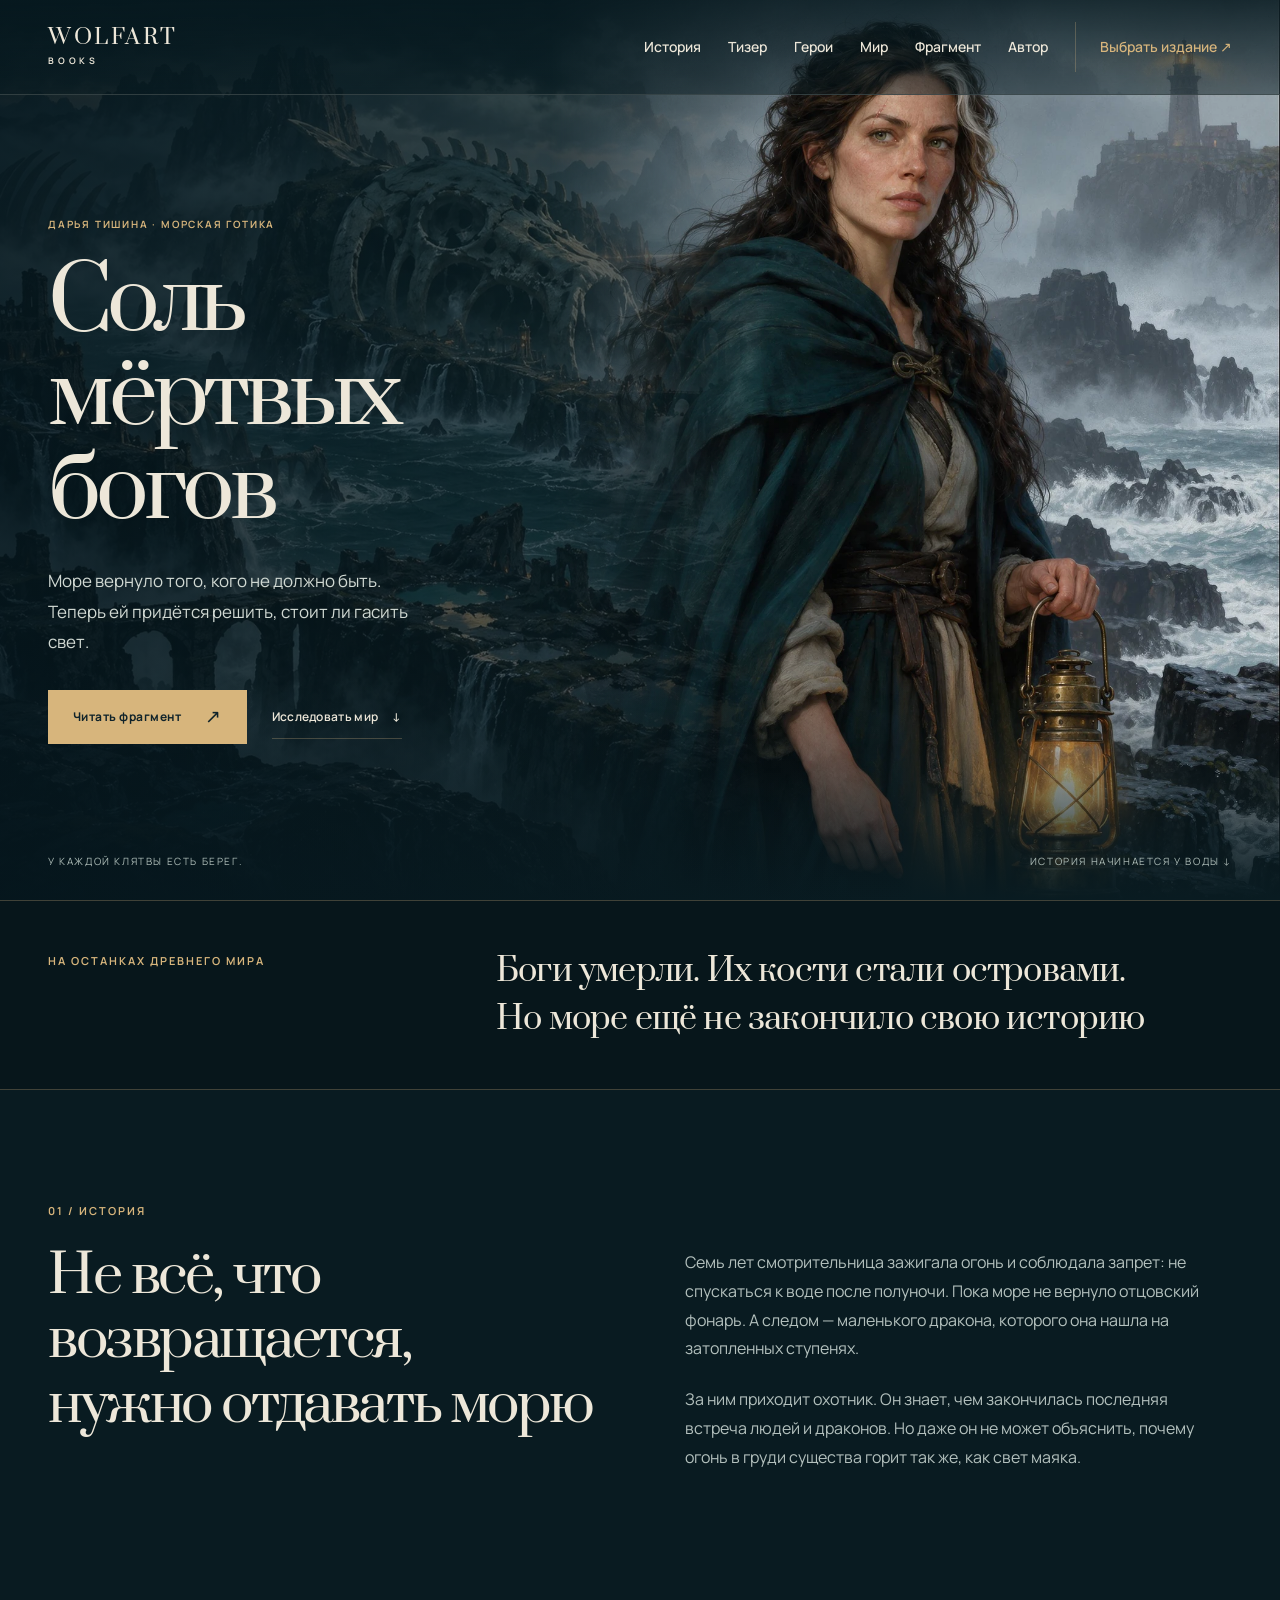
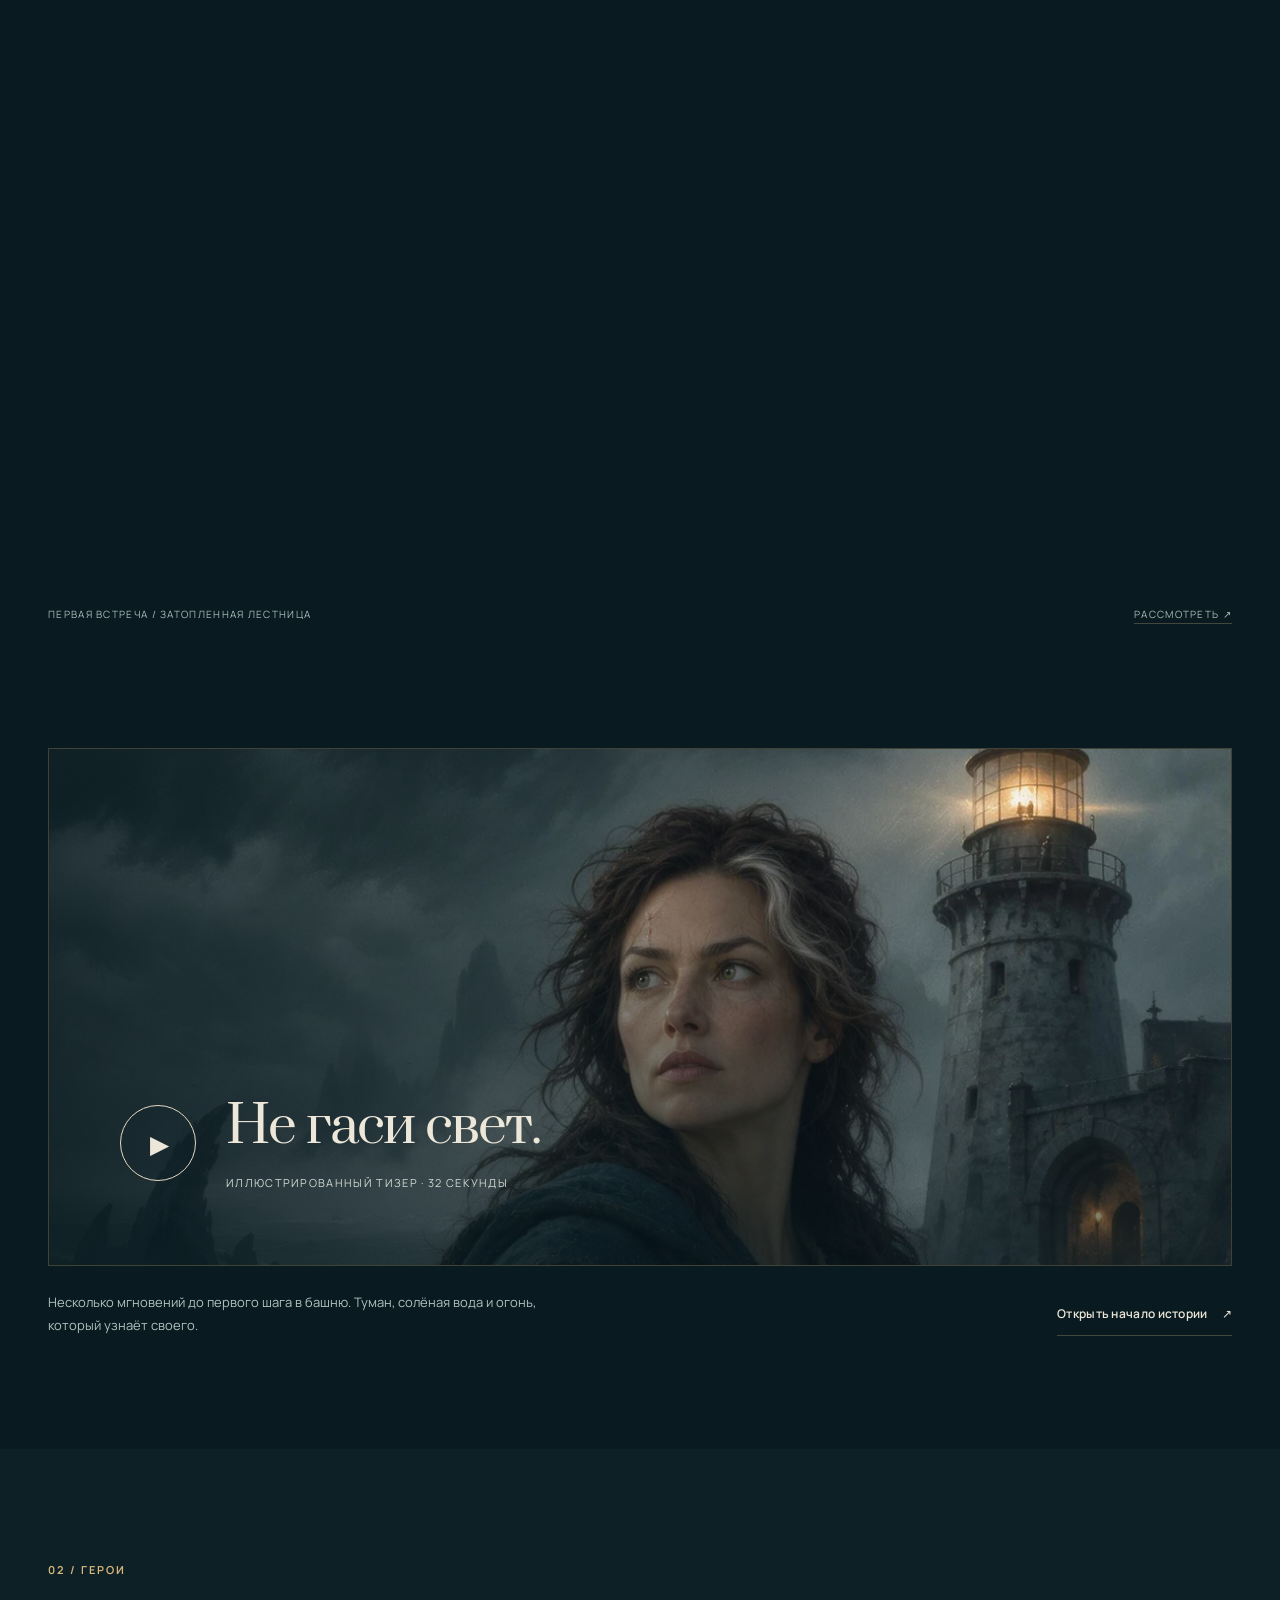
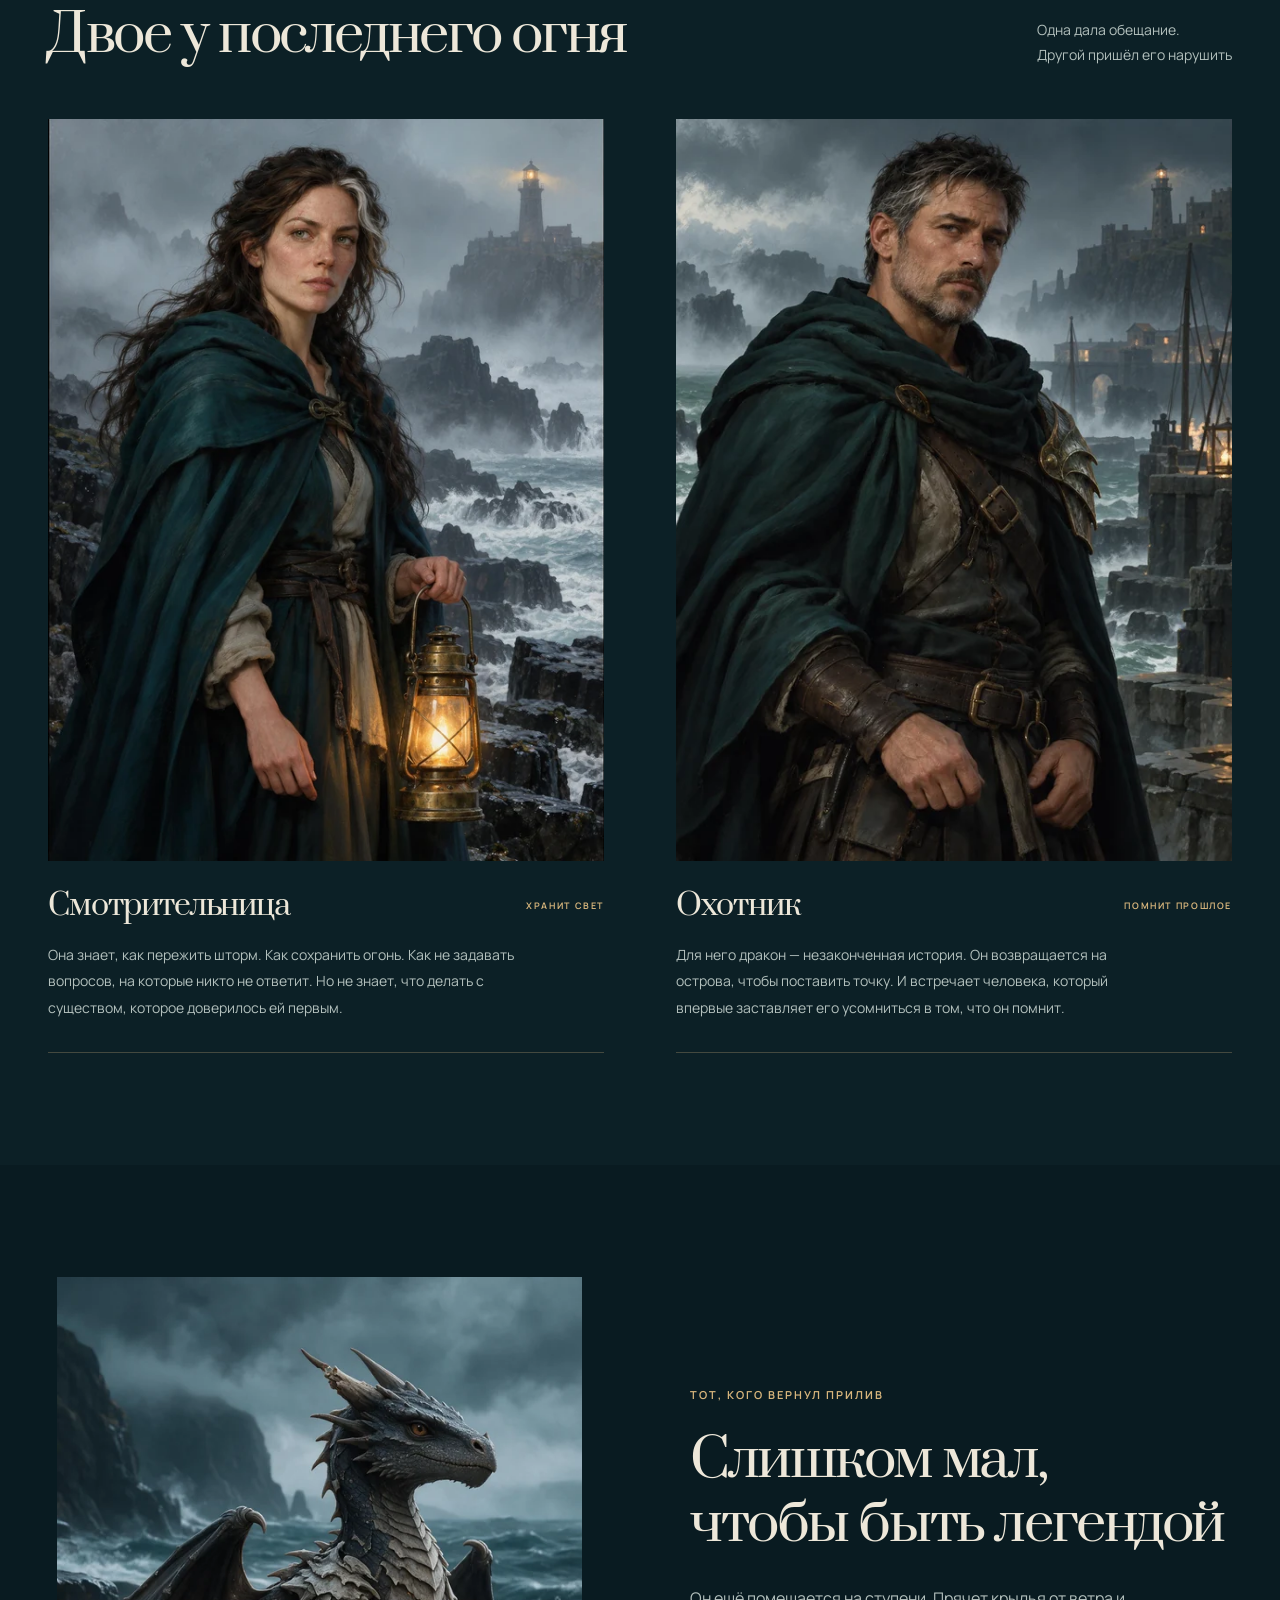
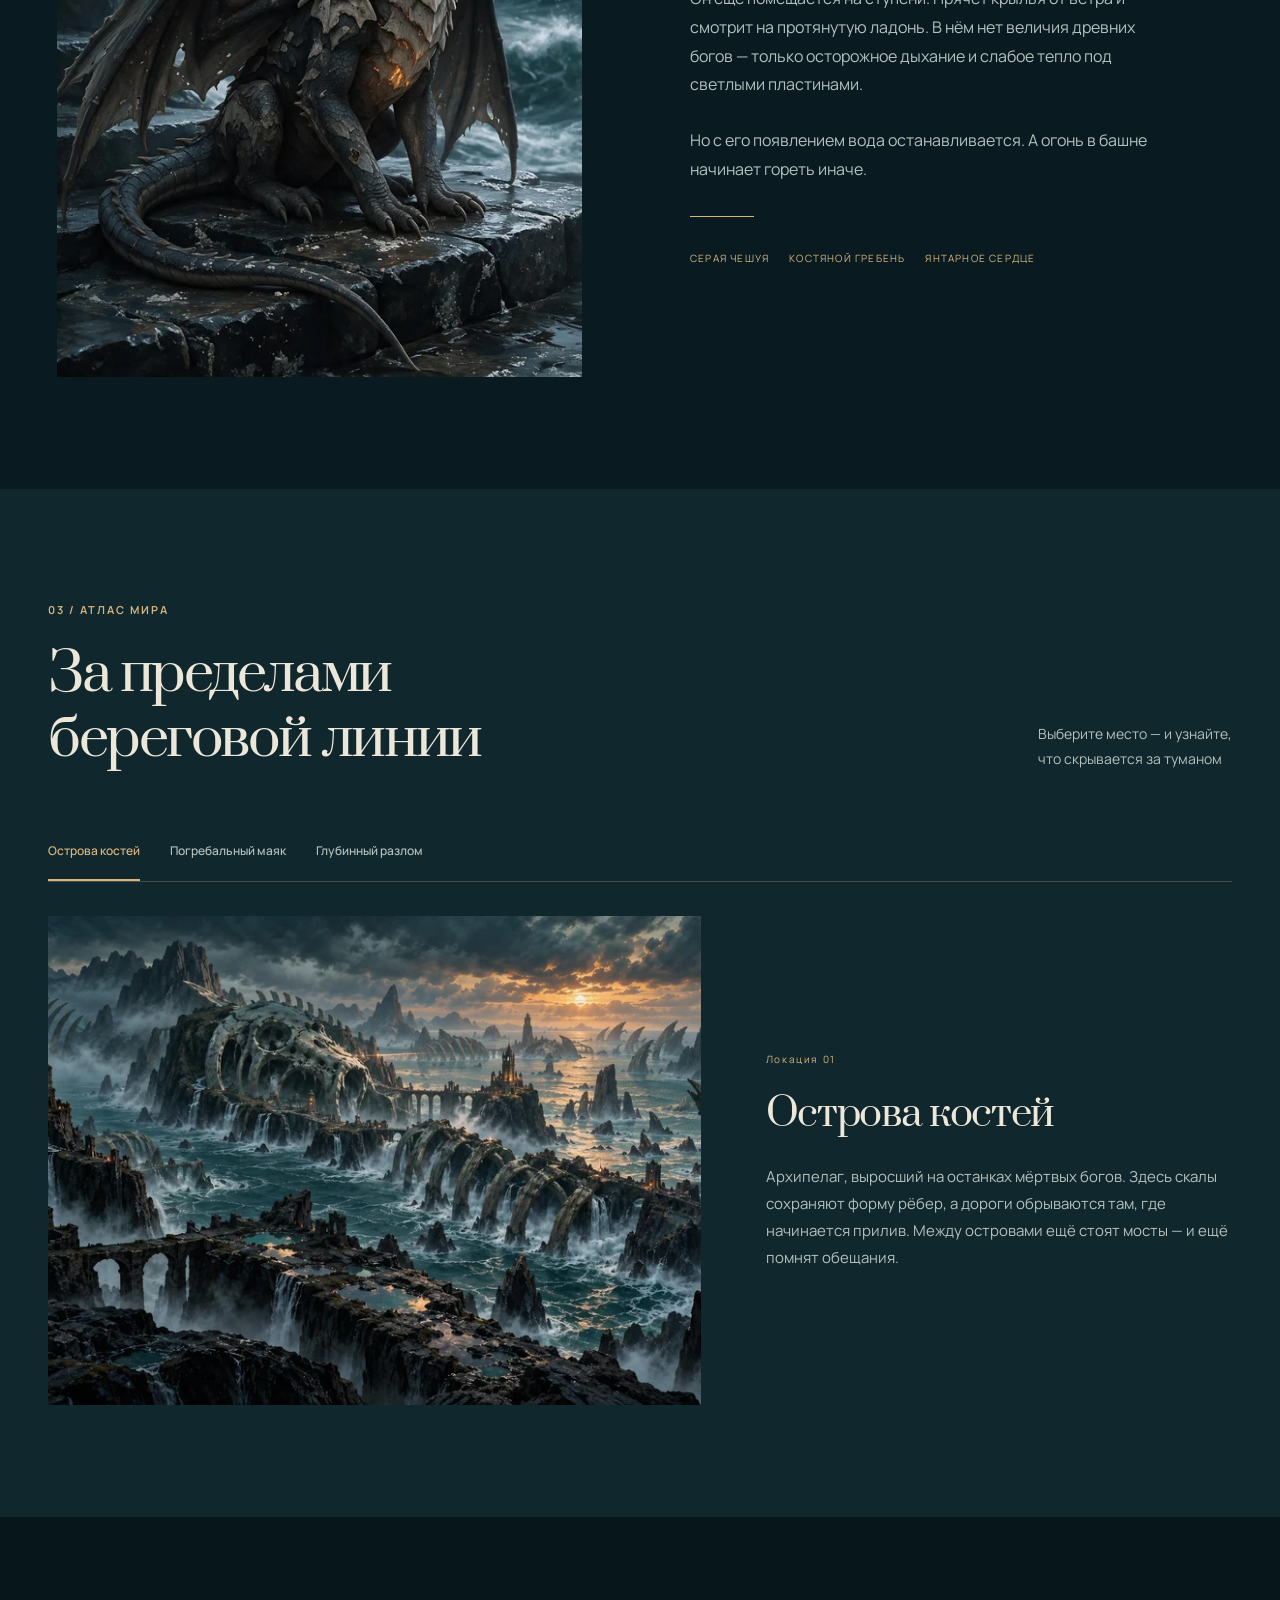
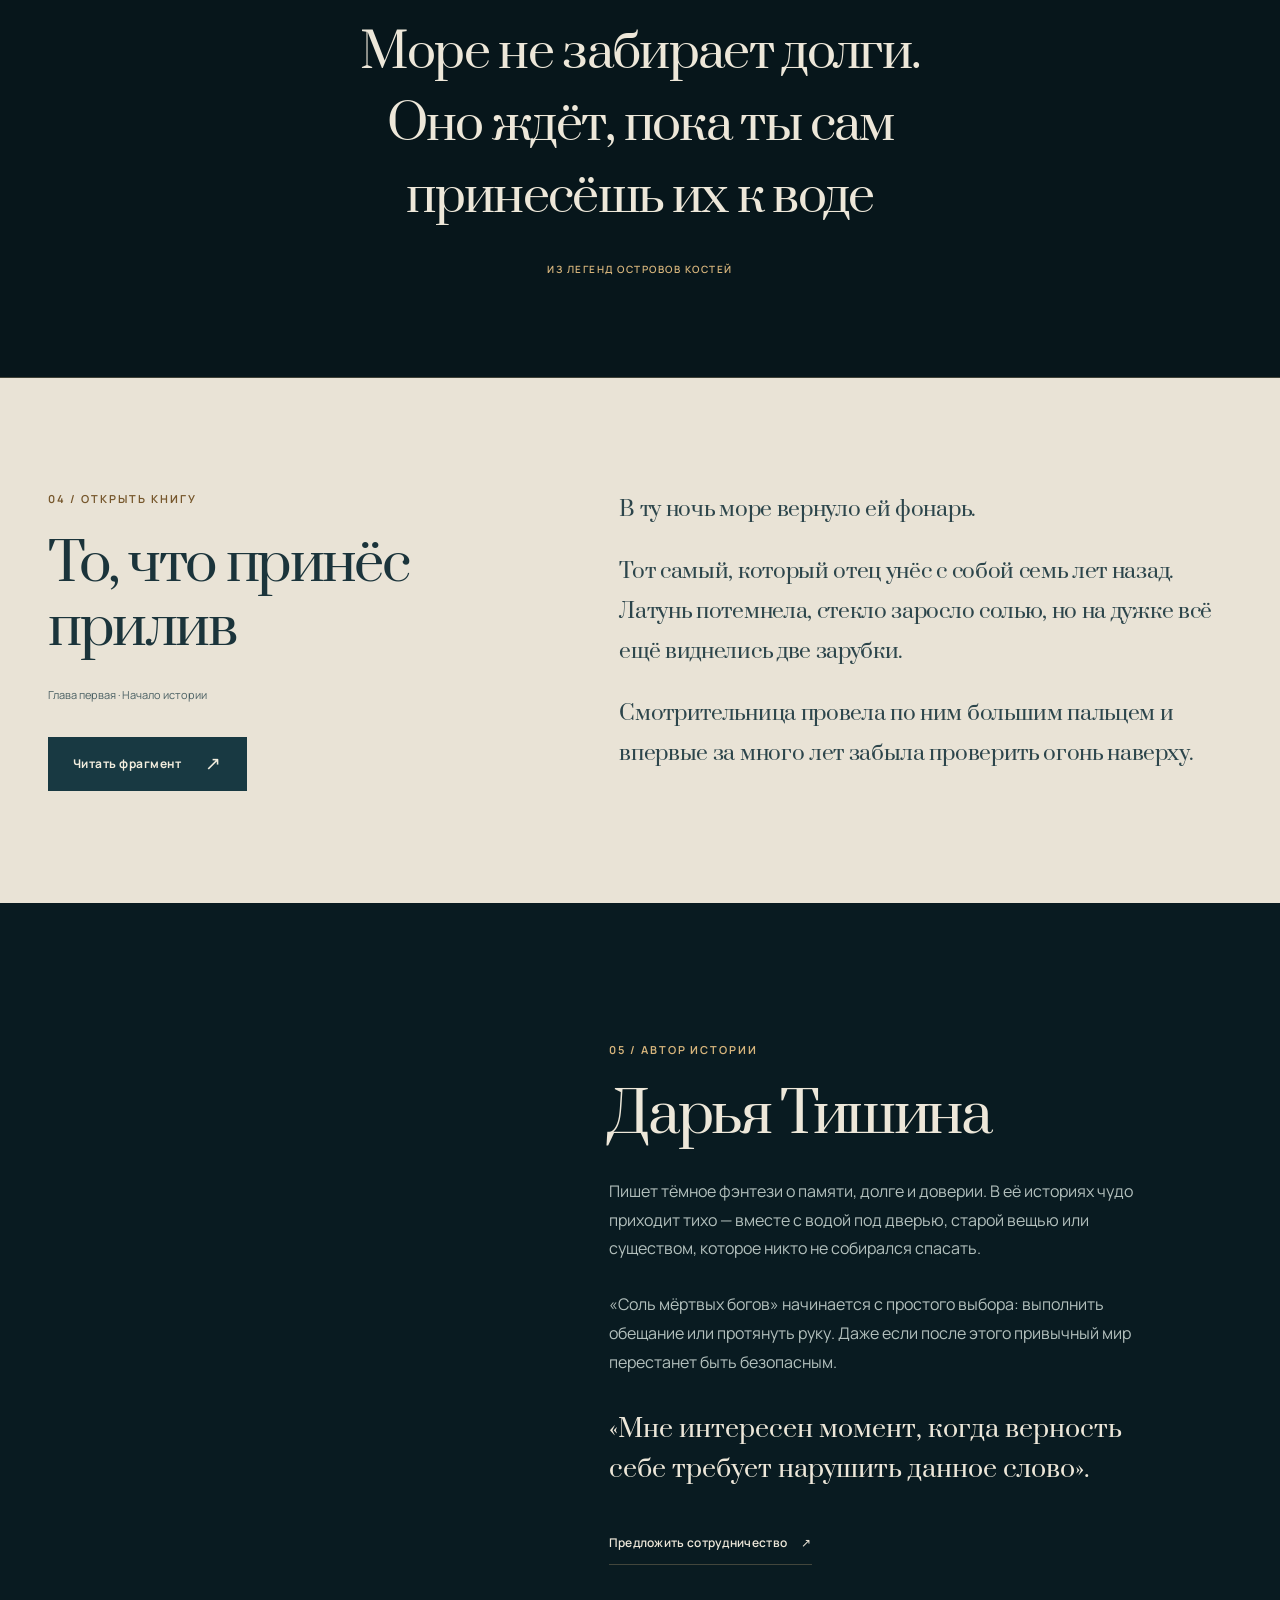
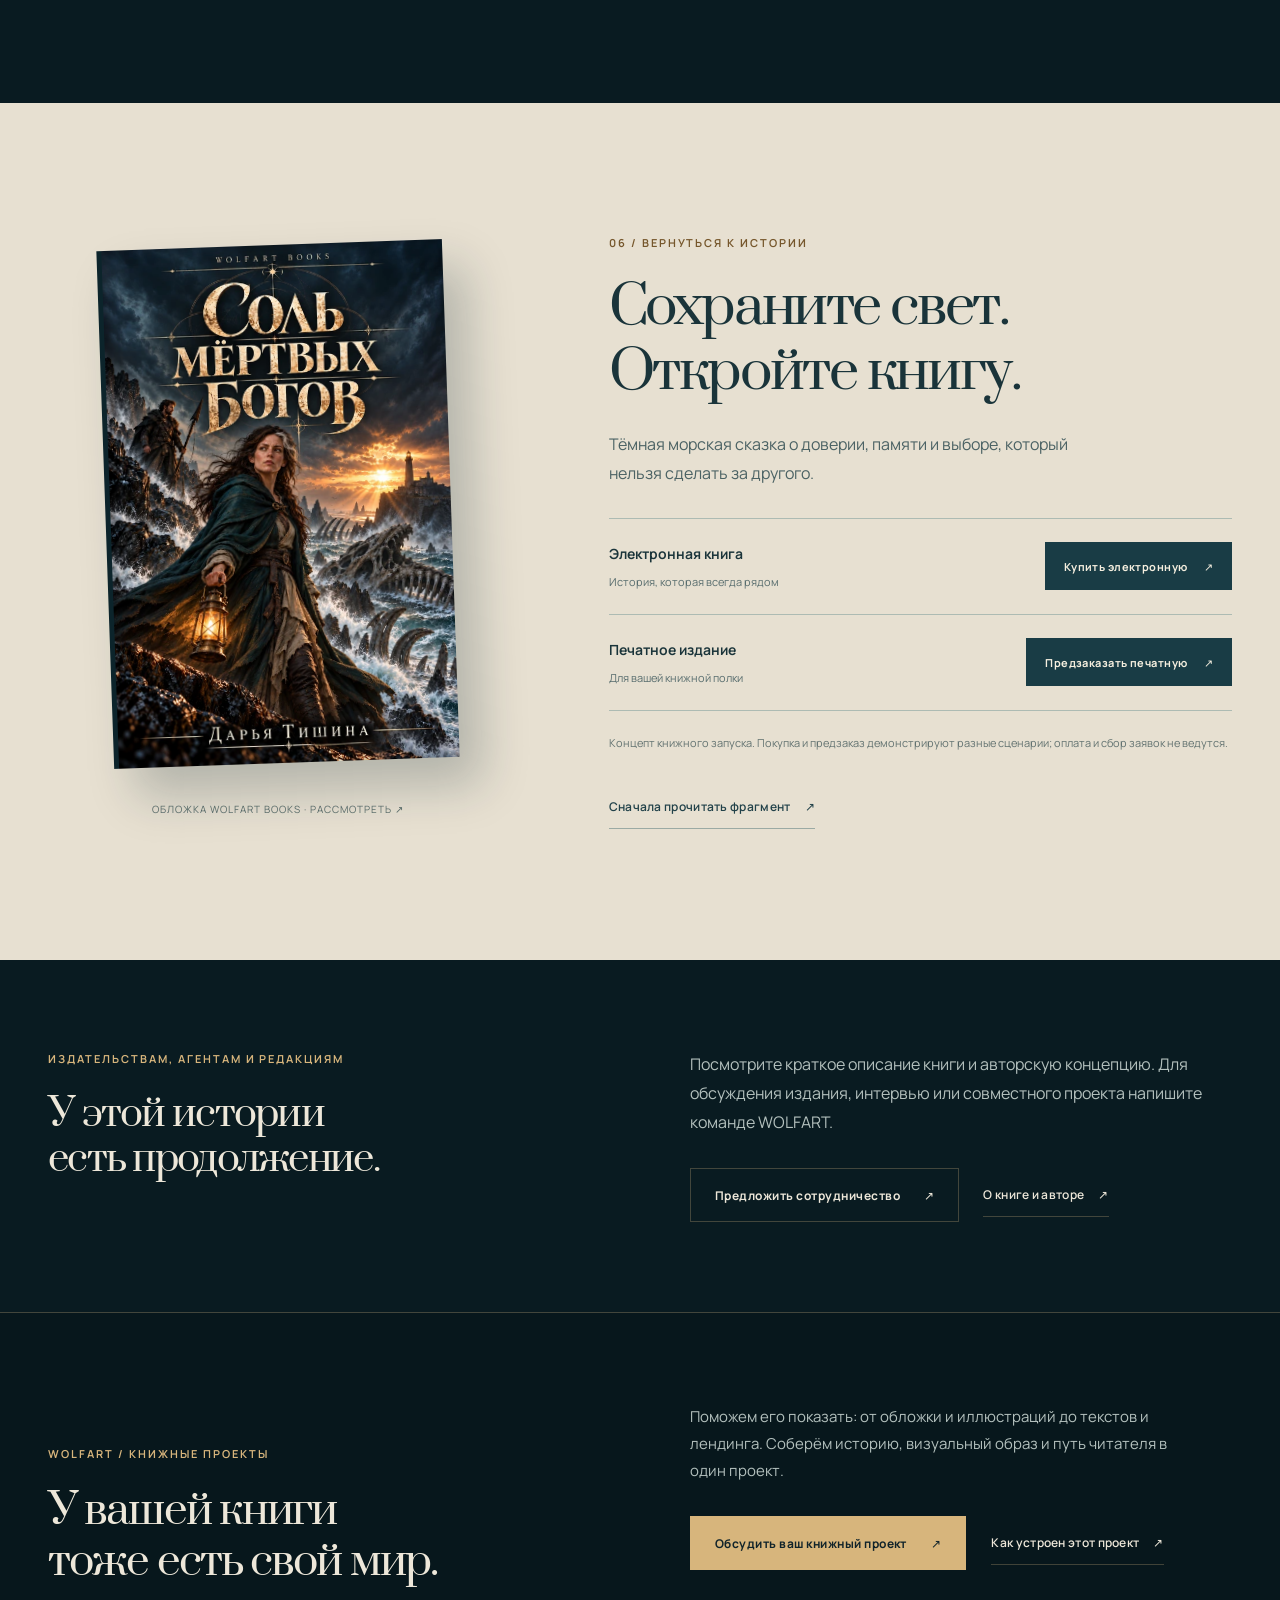
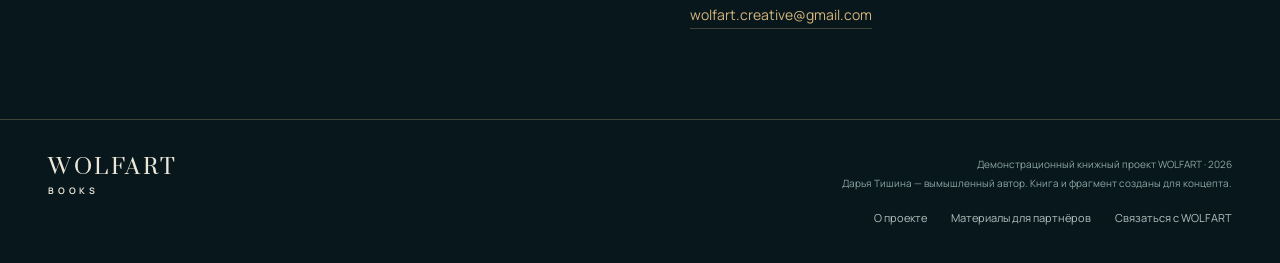
==== commit 0246dade: "Remove final punctuation from Salt quote and fragment heading" ====
--- a/books/salt/index.html
+++ b/books/salt/index.html
@@ -14,8 +14,8 @@
 <section class="section characters" id="characters" aria-labelledby="characters-title"><div class="wrap"><div class="section-head reveal"><div><span class="eyebrow">02 / Герои</span><h2 id="characters-title">Двое у последнего огня</h2></div><p>Одна дала обещание.<br>Другой пришёл его нарушить</p></div><div class="character-grid"><article class="reveal"><img class="character-art" src="salt-assets/keeper-1200.webp" srcset="salt-assets/keeper-600.webp 600w, salt-assets/keeper-1200.webp 1200w" sizes="(max-width: 760px) calc(100vw - 40px), 580px" width="1200" height="1600" alt="Портрет смотрительницы с белой прядью у виска и фонарём" loading="lazy" decoding="async"><div class="character-text"><div class="character-top"><h3>Смотрительница</h3><span class="meta">Хранит свет</span></div><p>Она знает, как пережить шторм. Как сохранить огонь. Как не задавать вопросов, на которые никто не ответит. Но не знает, что делать с существом, которое доверилось ей первым.</p></div></article><article class="reveal"><img class="character-art" src="salt-assets/hunter-1200.webp" srcset="salt-assets/hunter-600.webp 600w, salt-assets/hunter-1200.webp 1200w" sizes="(max-width: 760px) calc(100vw - 40px), 580px" width="1200" height="1568" alt="Зрелый охотник в тёмном бирюзовом плаще с бронзовым наплечником на фоне морских скал" loading="lazy" decoding="async"><div class="character-text"><div class="character-top"><h3>Охотник</h3><span class="meta">Помнит прошлое</span></div><p>Для него дракон — незаконченная история. Он возвращается на острова, чтобы поставить точку. И встречает человека, который впервые заставляет его усомниться в том, что он помнит.</p></div></article></div></div></section>
 <section class="section" aria-labelledby="dragon-title"><div class="wrap split"><figure class="reveal"><img class="dragon-art" src="salt-assets/dragon-1000.webp" srcset="salt-assets/dragon-600.webp 600w, salt-assets/dragon-1000.webp 1000w" sizes="(max-width: 760px) calc(100vw - 40px), 580px" width="1000" height="1333" alt="Маленький серый дракон сидит на мокром базальте, сложив крылья; под костяными пластинами груди теплится янтарный свет" loading="lazy" decoding="async"></figure><div class="reveal"><span class="eyebrow">Тот, кого вернул прилив</span><h2 id="dragon-title">Слишком мал,<br> чтобы быть легендой</h2><p>Он ещё помещается на ступени. Прячет крылья от ветра и смотрит на протянутую ладонь. В нём нет величия древних богов — только осторожное дыхание и слабое тепло под светлыми пластинами.</p><p>Но с его появлением вода останавливается. А огонь в башне начинает гореть иначе.</p><div class="small-rule" aria-hidden="true"></div><div class="dragon-facts"><span>Серая чешуя</span><span>Костяной гребень</span><span>Янтарное сердце</span></div></div></div></section>
 <section class="section world-section" id="world" aria-labelledby="world-title"><div class="wrap"><div class="section-head reveal"><div><span class="eyebrow">03 / Атлас мира</span><h2 id="world-title">За пределами<br> береговой линии</h2></div><p>Выберите место — и узнайте,<br>что скрывается за туманом</p></div><div class="atlas-tabs" role="tablist" aria-label="Локации архипелага"><button class="atlas-tab" type="button" role="tab" id="location-0" aria-selected="true" aria-controls="atlas-panel">Острова костей</button><button class="atlas-tab" type="button" role="tab" id="location-1" aria-selected="false" tabindex="-1" aria-controls="atlas-panel">Погребальный маяк</button><button class="atlas-tab" type="button" role="tab" id="location-2" aria-selected="false" tabindex="-1" aria-controls="atlas-panel">Глубинный разлом</button></div><div class="atlas-layout" id="atlas-panel" role="tabpanel" aria-labelledby="location-0" tabindex="0"><figure class="atlas-art" id="atlas-art" style="--atlas-backdrop:url('salt-assets/archipelago-900.webp')"><img id="atlas-image" src="salt-assets/archipelago-1920.webp" srcset="salt-assets/archipelago-900.webp 900w, salt-assets/archipelago-1920.webp 1920w" sizes="(max-width:760px) calc(100vw - 40px), 700px" width="1920" height="1080" loading="lazy" alt="Архипелаг из останков древних богов, соединённый руинами мостов"></figure><div class="atlas-copy"><span class="atlas-count" id="atlas-count">Локация 01</span><h3 id="atlas-title">Острова костей</h3><p id="atlas-description">Архипелаг, выросший на останках мёртвых богов. Здесь скалы сохраняют форму рёбер, а дороги обрываются там, где начинается прилив. Между островами ещё стоят мосты — и ещё помнят обещания.</p></div></div></div></section>
-<aside class="quote-band"><div class="wrap reveal"><blockquote>Море не забирает долги.<br> Оно ждёт, пока ты сам<br> принесёшь их к воде.</blockquote><cite>Из легенд Островов костей</cite></div></aside>
-<section class="section paper-section" id="fragment" aria-labelledby="fragment-title"><div class="wrap fragment-layout"><div class="reveal"><span class="eyebrow">04 / Открыть книгу</span><h2 id="fragment-title">То, что принёс<br> прилив.</h2><p class="fragment-note">Глава первая · Начало истории</p><div class="actions"><button class="btn" type="button" data-read>Читать фрагмент <span class="btn-arrow" aria-hidden="true">↗</span></button></div></div><div class="fragment-text reveal"><p>В ту ночь море вернуло ей фонарь.</p><p>Тот самый, который отец унёс с собой семь лет назад. Латунь потемнела, стекло заросло солью, но на дужке всё ещё виднелись две зарубки.</p><p>Смотрительница провела по ним большим пальцем и впервые за много лет забыла проверить огонь наверху.</p></div></div></section>
+<aside class="quote-band"><div class="wrap reveal"><blockquote>Море не забирает долги.<br> Оно ждёт, пока ты сам<br> принесёшь их к воде</blockquote><cite>Из легенд Островов костей</cite></div></aside>
+<section class="section paper-section" id="fragment" aria-labelledby="fragment-title"><div class="wrap fragment-layout"><div class="reveal"><span class="eyebrow">04 / Открыть книгу</span><h2 id="fragment-title">То, что принёс<br> прилив</h2><p class="fragment-note">Глава первая · Начало истории</p><div class="actions"><button class="btn" type="button" data-read>Читать фрагмент <span class="btn-arrow" aria-hidden="true">↗</span></button></div></div><div class="fragment-text reveal"><p>В ту ночь море вернуло ей фонарь.</p><p>Тот самый, который отец унёс с собой семь лет назад. Латунь потемнела, стекло заросло солью, но на дужке всё ещё виднелись две зарубки.</p><p>Смотрительница провела по ним большим пальцем и впервые за много лет забыла проверить огонь наверху.</p></div></div></section>
 <section class="section author-section" id="author" aria-labelledby="author-title"><div class="wrap split"><figure class="reveal"><img class="author-art" src="salt-assets/author-900.webp" srcset="salt-assets/author-500.webp 500w, salt-assets/author-900.webp 900w" sizes="(max-width: 760px) calc(100vw - 40px), 580px" width="900" height="1125" alt="Дарья Тишина — портрет вымышленного автора: женщина с короткими волосами у письменного стола" loading="lazy" decoding="async"></figure><div class="author-copy reveal"><span class="eyebrow">05 / Автор истории</span><h2 id="author-title">Дарья Тишина</h2><p>Пишет тёмное фэнтези о памяти, долге и доверии. В её историях чудо приходит тихо — вместе с водой под дверью, старой вещью или существом, которое никто не собирался спасать.</p><p>«Соль мёртвых богов» начинается с простого выбора: выполнить обещание или протянуть руку. Даже если после этого привычный мир перестанет быть безопасным.</p><p class="author-quote">«Мне интересен момент, когда верность себе требует нарушить данное слово».</p><button class="text-link" type="button" data-author-contact>Предложить сотрудничество <span aria-hidden="true">↗</span></button></div></div></section>
 <section class="section edition-section" id="edition" aria-labelledby="edition-title"><div class="wrap edition-layout"><figure class="book-stage reveal"><button class="cover-button" type="button" data-art="salt-assets/cover-1024.webp" data-title="Обложка · Соль мёртвых богов" data-alt="Золотое название Соль мёртвых богов, Дарья Тишина. Смотрительница с фонарём, охотник, маяк и древние кости в море" aria-label="Рассмотреть обложку книги"><span class="book-cover"><img class="" src="salt-assets/cover-1024.webp" srcset="salt-assets/cover-600.webp 600w, salt-assets/cover-1024.webp 1024w" sizes="(max-width:760px) 280px, 350px" width="1024" height="1536" alt="Обложка книги Соль мёртвых богов. Дарья Тишина" loading="lazy" decoding="async"></span></button><figcaption class="cover-note">Обложка WOLFART BOOKS · Рассмотреть ↗</figcaption></figure><div class="reveal"><span class="eyebrow">06 / Вернуться к истории</span><h2 id="edition-title">Сохраните свет.<br> Откройте книгу.</h2><p class="edition-description">Тёмная морская сказка о доверии, памяти и выборе, который нельзя сделать за другого.</p><div class="format-list"><div class="format-row"><div><strong>Электронная книга</strong><small>История, которая всегда рядом</small></div><button class="btn" type="button" data-edition="ebook">Купить электронную <span aria-hidden="true">↗</span></button></div><div class="format-row"><div><strong>Печатное издание</strong><small>Для вашей книжной полки</small></div><button class="btn" type="button" data-edition="print">Предзаказать печатную <span aria-hidden="true">↗</span></button></div></div><p class="demo-note">Концепт книжного запуска. Покупка и предзаказ демонстрируют разные сценарии; оплата и сбор заявок не ведутся.</p><div class="actions"><button class="text-link" type="button" data-read>Сначала прочитать фрагмент <span aria-hidden="true">↗</span></button></div></div></div></section>
 <section class="professional" aria-labelledby="partners-title"><div class="wrap professional-layout"><div class="reveal"><span class="eyebrow">Издательствам, агентам и редакциям</span><h2 id="partners-title">У этой истории<br> есть продолжение.</h2></div><div class="reveal"><p>Посмотрите краткое описание книги и авторскую концепцию. Для обсуждения издания, интервью или совместного проекта напишите команде WOLFART.</p><div class="actions"><button class="btn secondary" type="button" data-author-contact>Предложить сотрудничество <span aria-hidden="true">↗</span></button><a class="text-link" href="press-kit.html">О книге и авторе <span aria-hidden="true">↗</span></a></div></div></div></section>
--- a/books/salt/salt-assets/site.css
+++ b/books/salt/salt-assets/site.css
@@ -4,7 +4,7 @@
 @font-face{font-family:Prata;font-style:normal;font-weight:400;font-display:swap;src:url('fonts/prata-latin.woff2') format('woff2');unicode-range:U+0000-00FF,U+0131,U+0152-0153,U+02BB-02BC,U+02C6,U+02DA,U+02DC,U+0304,U+0308,U+0329,U+2000-206F,U+20AC,U+2122,U+2191,U+2193,U+2212,U+2215,U+FEFF,U+FFFD}
 :root{--night:#091b21;--deep:#07161b;--surface:#10282f;--paper:#e9e3d6;--ink:#ede7d9;--muted:#b3c0bd;--gold:#d7b57c;--line:rgba(211,181,129,.28);--serif:Prata,Georgia,serif;--sans:Manrope,Arial,sans-serif;--max:1240px}
 *{box-sizing:border-box}html{scroll-behavior:smooth;scroll-padding-top:110px}body{margin:0;background:var(--night);color:var(--ink);font:400 16px/1.8 var(--sans);-webkit-font-smoothing:antialiased;font-synthesis:none}body.has-dialog{overflow:hidden}img{display:block;max-width:100%;height:auto}button,input,select,textarea{font:inherit}button,a{touch-action:manipulation}button{cursor:pointer}a{color:inherit;text-decoration:none}h1,h2,h3,p,figure{margin:0}h1,h2,h3{font-family:var(--serif);font-weight:400;line-height:1.2}p+p{margin-top:22px}h2{font-size:clamp(36px,4.2vw,62px);letter-spacing:-.045em}h3{font-size:30px;letter-spacing:-.035em}button:focus-visible,a:focus-visible,input:focus-visible,select:focus-visible{outline:2px solid var(--gold);outline-offset:6px}::selection{background:#d7b57c;color:#0b2026}[hidden]{display:none!important}.wrap{width:min(var(--max),calc(100% - 96px));margin-inline:auto}.section{padding:112px 0}.eyebrow,.meta{font-size:11px;font-weight:650;line-height:1.6;letter-spacing:.18em;text-transform:uppercase}.eyebrow{display:block;color:var(--gold);margin-bottom:24px}.muted{color:var(--muted)}.gold{color:var(--gold)}.skip{position:fixed;top:12px;left:12px;z-index:100;background:var(--paper);color:var(--night);padding:12px 20px;transform:translateY(-160%)}.skip:focus{transform:none}.sr-only{position:absolute;width:1px;height:1px;overflow:hidden;clip:rect(0,0,0,0);white-space:nowrap}
-.brand{display:inline-flex;flex-direction:column;font-family:var(--serif);font-size:21px;line-height:1.2;letter-spacing:.12em}.brand small{font:650 9px/1.6 var(--sans);letter-spacing:.42em;margin-top:4px}.topbar{background:linear-gradient(180deg,#06181edb,#06181e7a);position:absolute;inset:0 0 auto;z-index:25;border-bottom:1px solid rgba(233,227,214,.18)}.nav-inner{height:94px;display:flex;align-items:center;justify-content:space-between;gap:32px}.nav-links{display:flex;gap:27px;align-items:center;font-size:12px;font-weight:550}.nav-links a{padding:12px 0}.nav-links a:hover{color:var(--gold)}.nav-edition{color:var(--gold);border-left:1px solid var(--line);padding-left:24px!important}.menu-toggle{display:none;min-height:44px;background:none;border:1px solid var(--line);color:var(--ink);padding:8px 16px}
+.brand{display:inline-flex;flex-direction:column;font-family:var(--serif);font-size:21px;line-height:1.2;letter-spacing:.12em}.brand small{font:650 9px/1.6 var(--sans);letter-spacing:.42em;margin-top:4px}.topbar{background:linear-gradient(180deg,#06181edb,#06181e7a);position:absolute;inset:0 0 auto;z-index:25;border-bottom:1px solid rgba(233,227,214,.18)}.nav-inner{height:94px;display:flex;align-items:center;justify-content:space-between;gap:32px}.nav-links{display:flex;gap:27px;align-items:center;font-size:14px;font-weight:550}.nav-links a{padding:12px 0}.nav-links a:hover{color:var(--gold)}.nav-edition{color:var(--gold);border-left:1px solid var(--line);padding-left:24px!important}.menu-toggle{display:none;min-height:44px;background:none;border:1px solid var(--line);color:var(--ink);padding:8px 16px}
 .btn{display:inline-flex;align-items:center;justify-content:center;gap:24px;min-height:54px;padding:15px 24px;border:1px solid var(--gold);background:var(--gold);color:#10232a;font-size:12px;font-weight:700;line-height:1.45;letter-spacing:.04em;text-align:center;transition:background .2s,border-color .2s,transform .2s}.btn:hover{background:#e7c895;border-color:#e7c895;transform:translateY(-2px)}.btn.secondary{background:transparent;color:var(--ink);border-color:var(--line)}.btn.secondary:hover{background:rgba(215,181,124,.08);border-color:var(--gold)}.btn-arrow{font-size:19px;line-height:1;font-weight:400}.actions{display:flex;align-items:center;flex-wrap:wrap;gap:25px;margin-top:32px}.text-link{background:none;border:0;color:inherit;padding:0;display:inline-flex;align-items:center;gap:14px;min-height:44px;border-bottom:1px solid var(--line);font-size:12px;font-weight:600;line-height:1.6;letter-spacing:.025em}.text-link:hover{border-color:var(--gold);color:var(--gold)}.section-head{display:flex;justify-content:space-between;align-items:end;gap:56px;margin-bottom:52px}.section-head>p{color:var(--muted);max-width:300px;font-size:14px}.caption{display:flex;justify-content:space-between;gap:24px;margin-top:14px;color:#a9bcb9;font-size:10px;letter-spacing:.13em;text-transform:uppercase;line-height:1.7}.caption button{padding:0;border:0;border-bottom:1px solid var(--line);background:none;color:inherit;font-size:inherit;letter-spacing:inherit;text-transform:inherit}
 .hero{position:relative;isolation:isolate;overflow:hidden;min-height:850px;min-height:min(1050px,100svh);padding:190px 0 130px;display:flex;align-items:center;background:#10252b}.hero-landscape{position:absolute;inset:0;width:100%;height:100%;object-fit:cover;z-index:-4;opacity:.46;object-position:center}.hero-portrait{position:absolute;z-index:-2;right:0;bottom:0;height:100%;width:57%;object-fit:cover;object-position:50% 21%;mask-image:linear-gradient(90deg,transparent,#000 30%);-webkit-mask-image:linear-gradient(90deg,transparent,#000 30%)}.hero:after{content:"";position:absolute;inset:0;z-index:-1;pointer-events:none;background:linear-gradient(90deg,rgba(4,20,27,.72),rgba(4,20,27,.18) 52%,transparent 73%),linear-gradient(0deg,var(--night),transparent 25%)}.hero-copy{max-width:590px}.hero .eyebrow{font-size:10px}.hero h1{font-size:clamp(64px,6.8vw,98px);line-height:1.08;letter-spacing:-.06em}.hero h1 span{display:block}.hero-lede{font-size:17px;line-height:1.8;max-width:370px;margin-top:28px;color:#d1d9d3}.hero-cue{position:absolute;bottom:30px;left:0;width:100%;font-size:10px;letter-spacing:.16em;text-transform:uppercase;color:#aebdb8}.hero-cue .wrap{display:flex;justify-content:space-between;gap:24px}.intro-band{padding:46px 0;border-top:1px solid var(--line);border-bottom:1px solid var(--line);background:var(--deep)}.intro-inner{display:grid;grid-template-columns:1fr 2fr;gap:80px}.intro-inner .eyebrow{margin:5px 0 0}.intro-inner p{font-family:var(--serif);font-size:clamp(24px,2.5vw,35px);line-height:1.5;letter-spacing:-.025em}
 .story-head{display:grid;grid-template-columns:1fr 1fr;gap:90px;align-items:start;margin-bottom:54px}.story-head .story-copy{padding-top:46px;max-width:560px;color:var(--muted)}.wide-art{width:100%;aspect-ratio:16/9;object-fit:cover}.teaser-section{padding-top:12px}.teaser-poster{display:block;width:100%;position:relative;isolation:isolate;aspect-ratio:16/7;overflow:hidden;padding:0;border:1px solid var(--line);background:var(--deep);color:var(--ink);text-align:left}.teaser-poster img{position:absolute;inset:0;width:100%;height:100%;object-fit:cover;object-position:50% 8%;z-index:-2;transition:transform .8s}.teaser-poster:after{content:"";position:absolute;inset:0;z-index:-1;background:linear-gradient(90deg,#06171dc7,transparent 80%),linear-gradient(0deg,#06171d91,transparent 70%)}.teaser-poster:hover img{transform:scale(1.025)}.poster-content{position:absolute;left:6%;bottom:14%;display:flex;align-items:center;gap:30px}.play-symbol{display:inline-grid;place-items:center;width:76px;height:76px;border:1px solid #e5d9c0;border-radius:50%;font-size:25px;padding-left:4px;background:#0b202833}.poster-title{display:block;font-family:var(--serif);font-size:clamp(30px,4vw,54px);line-height:1.25;letter-spacing:-.035em}.poster-meta{display:block;margin-top:14px;font-size:11px;letter-spacing:.12em;text-transform:uppercase;color:#d0d8d2}.teaser-under{display:flex;justify-content:space-between;align-items:center;gap:32px;margin-top:25px}.teaser-under p{font-size:13px;color:var(--muted);max-width:490px}
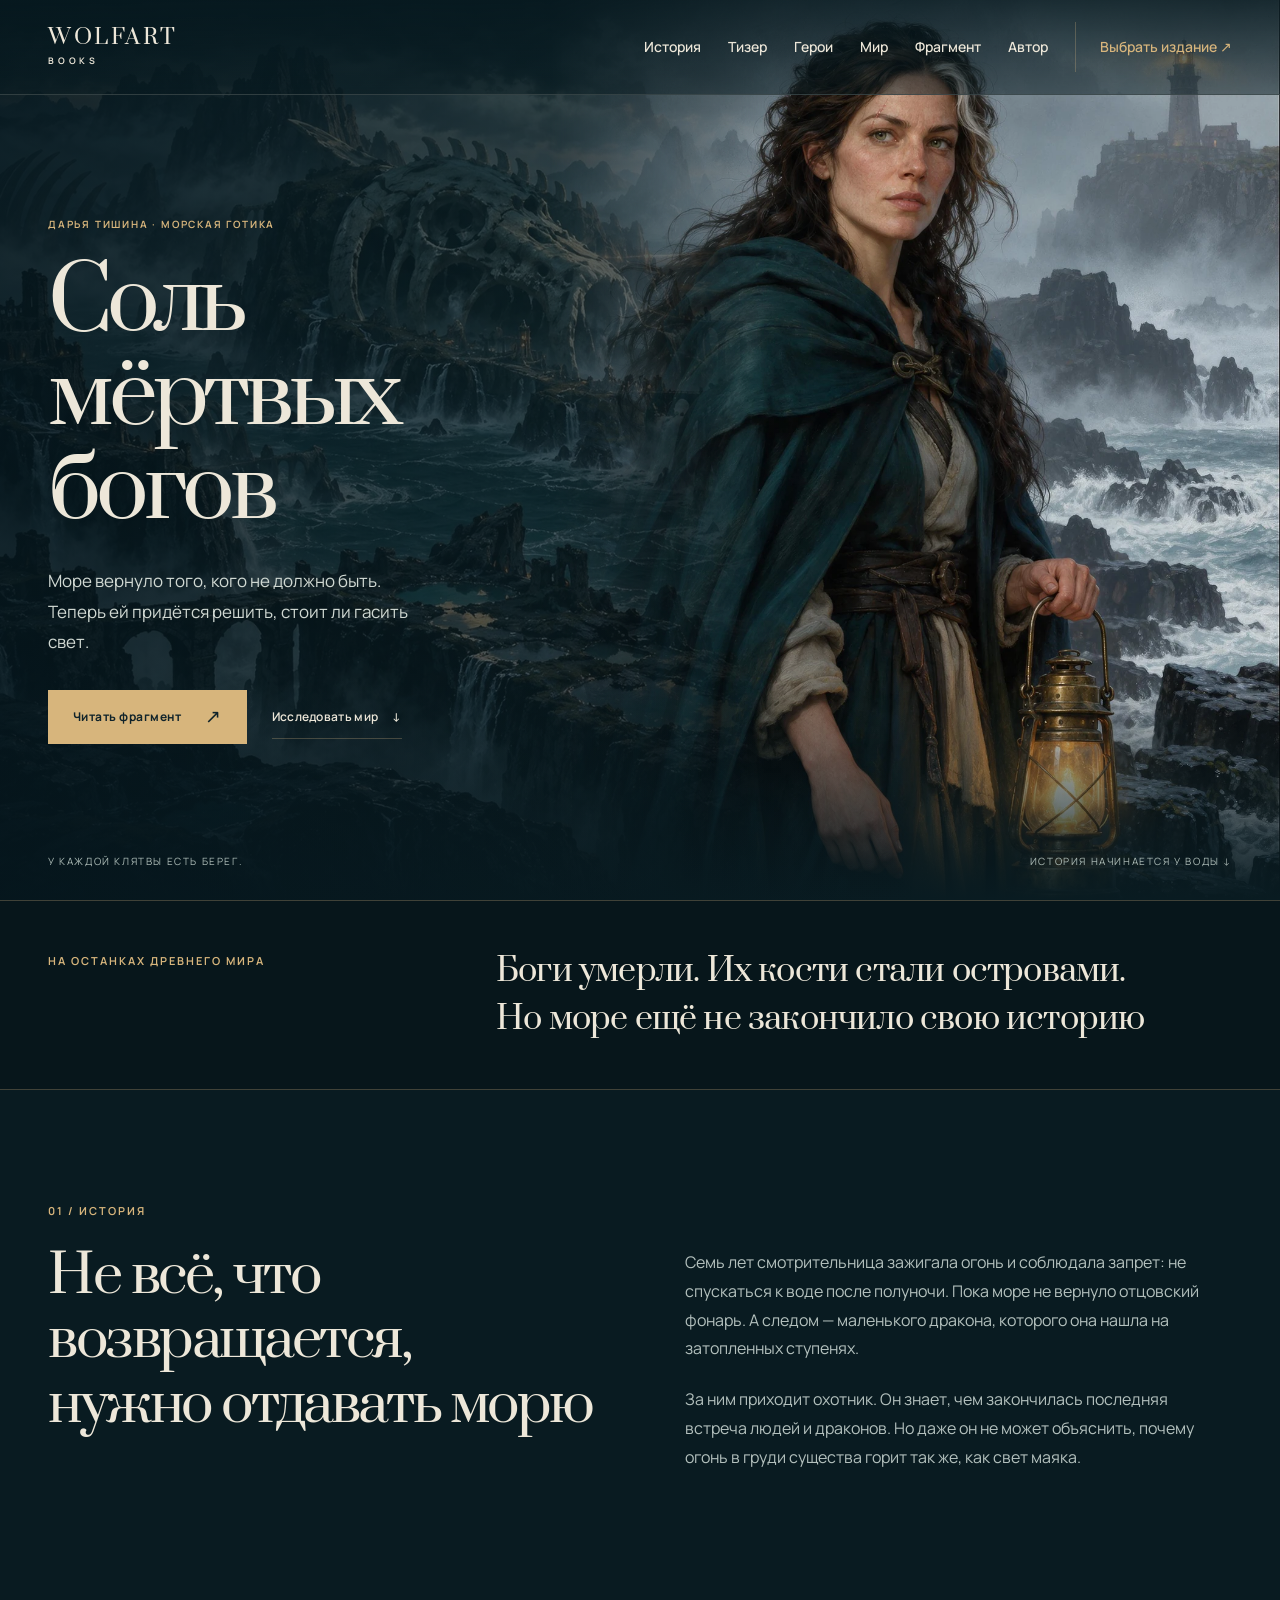
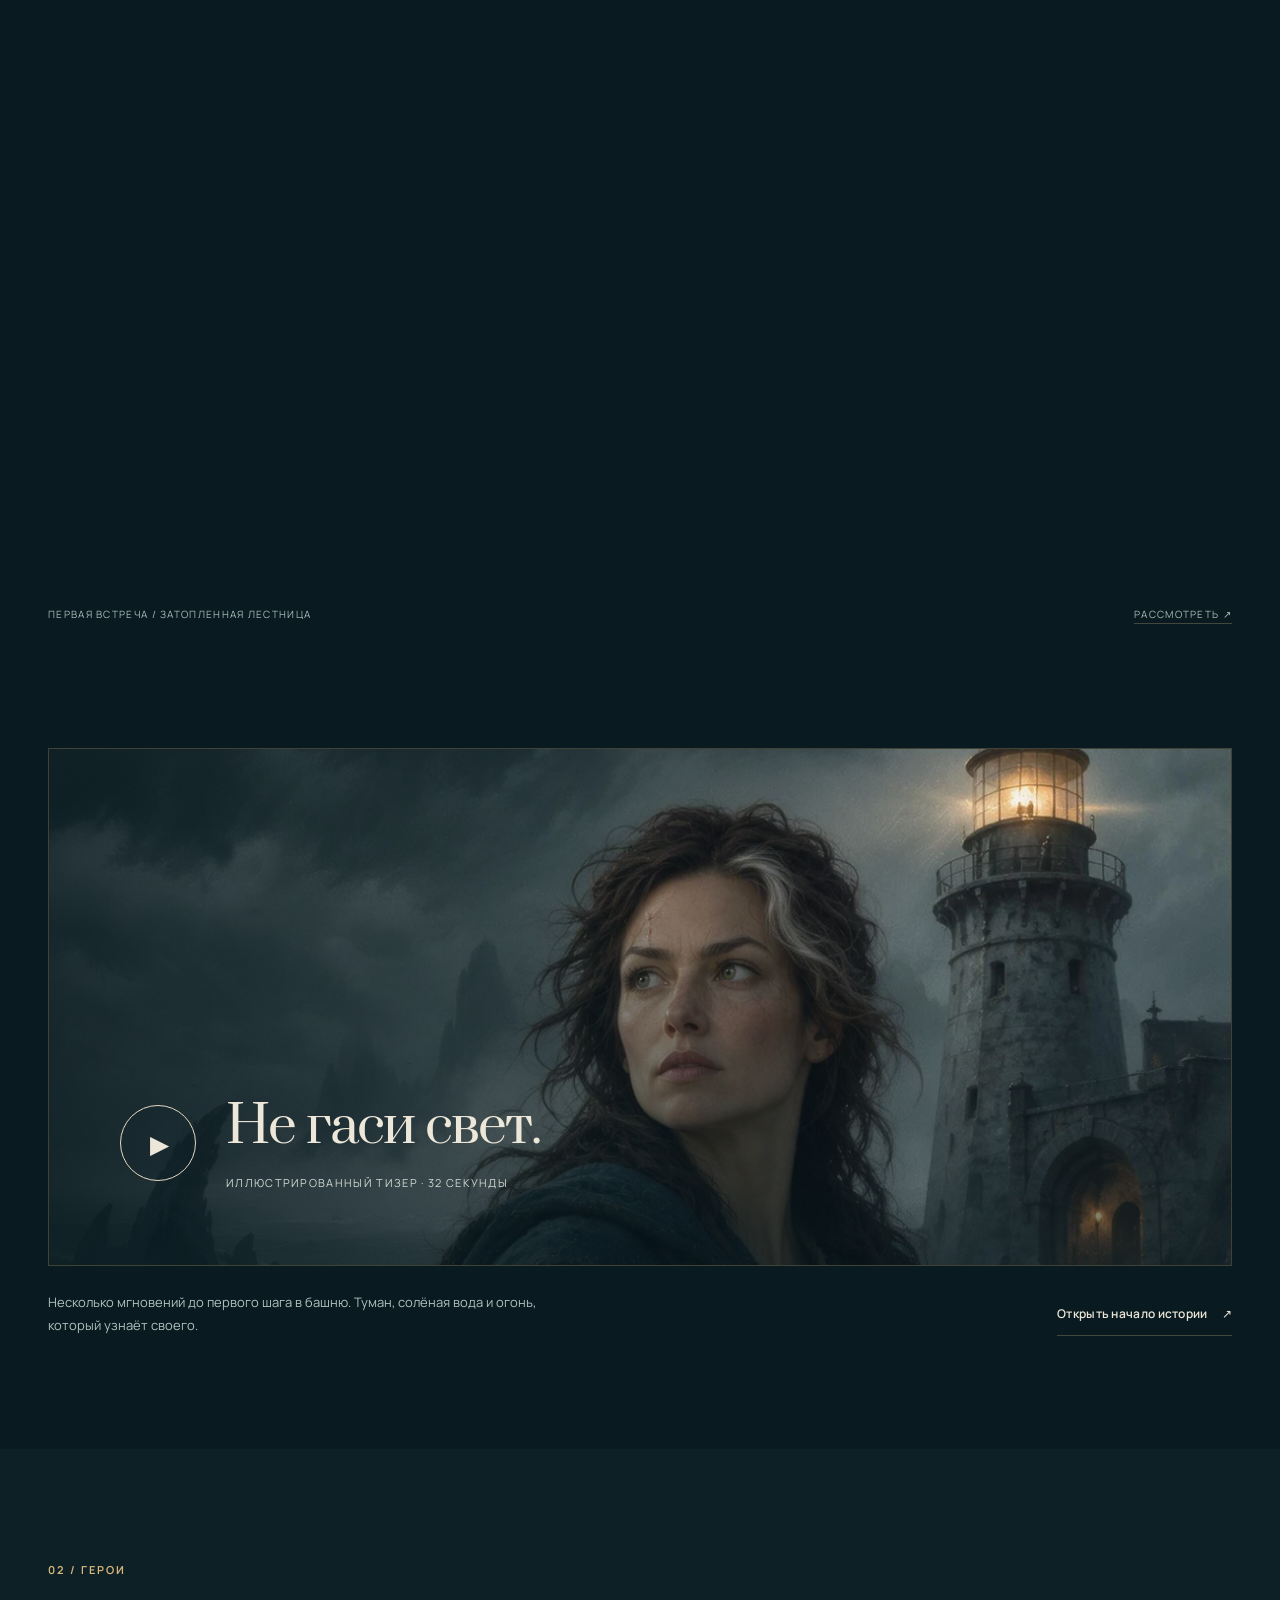
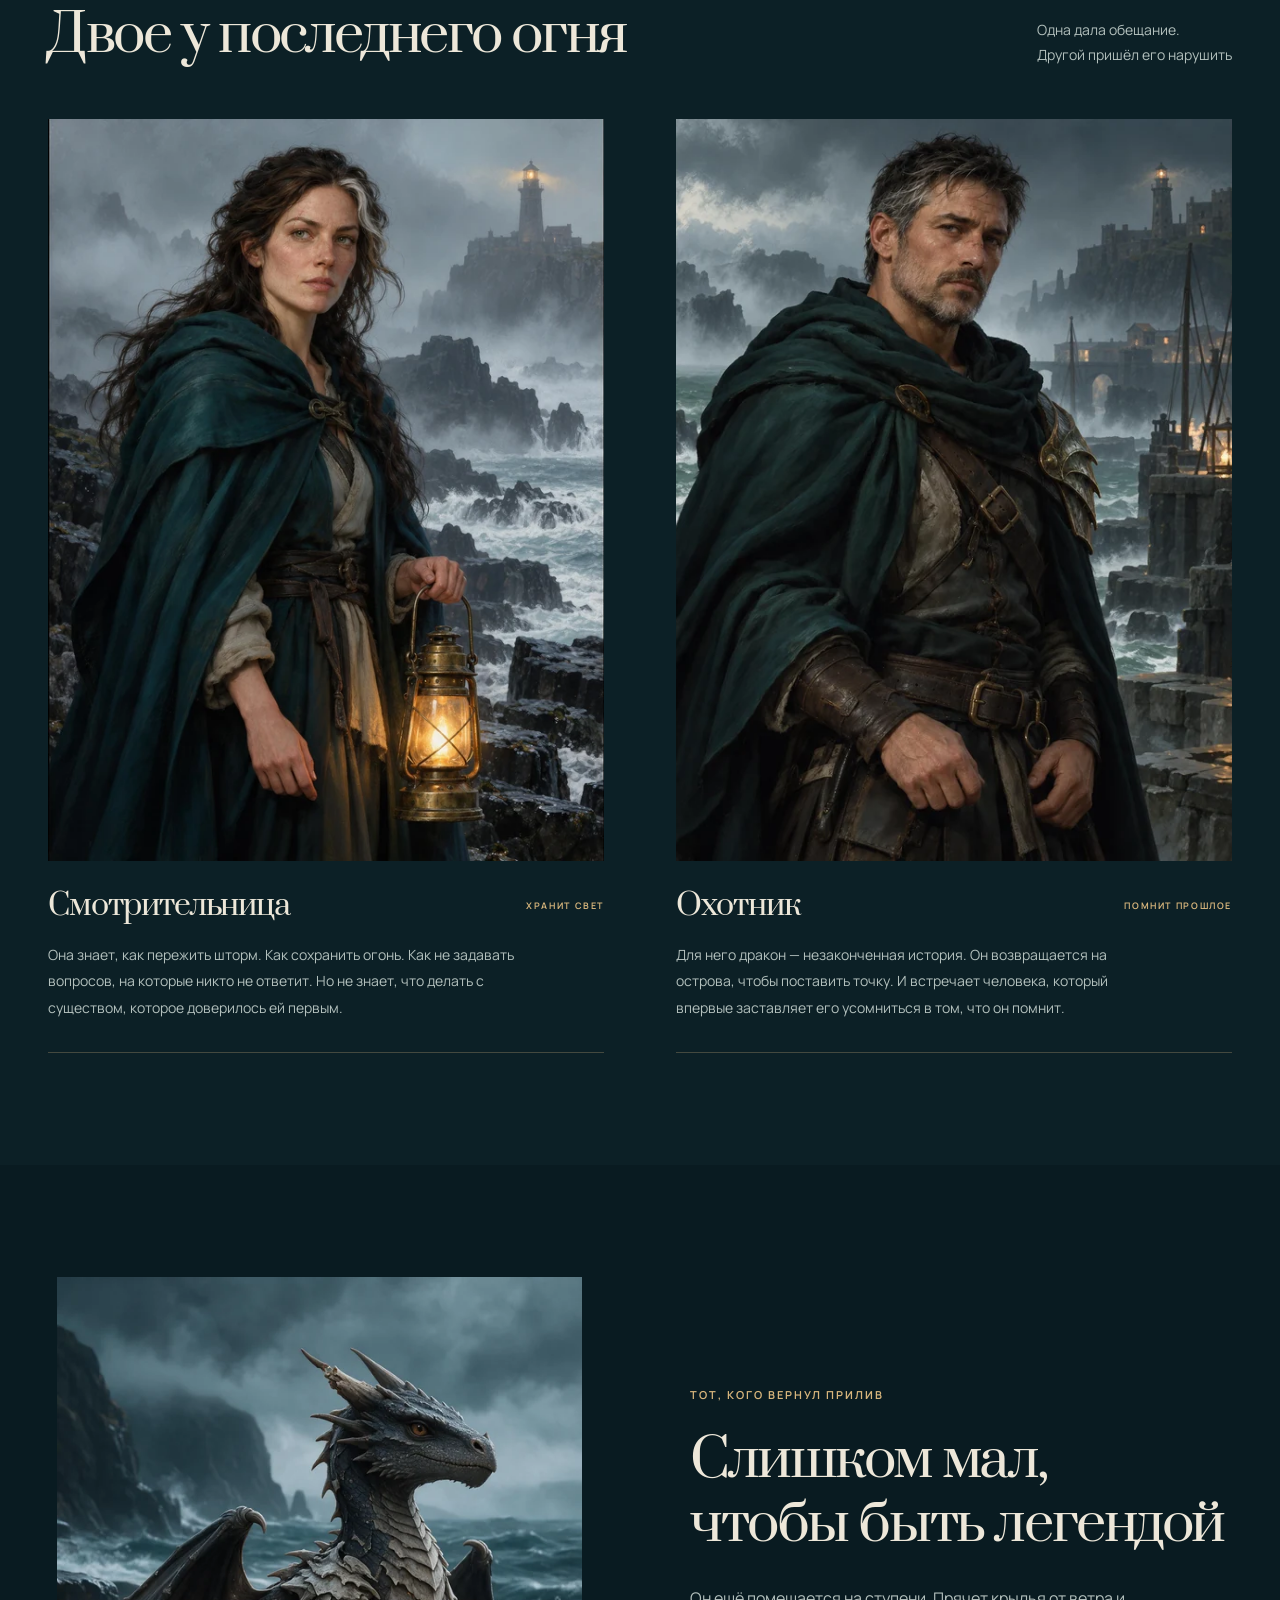
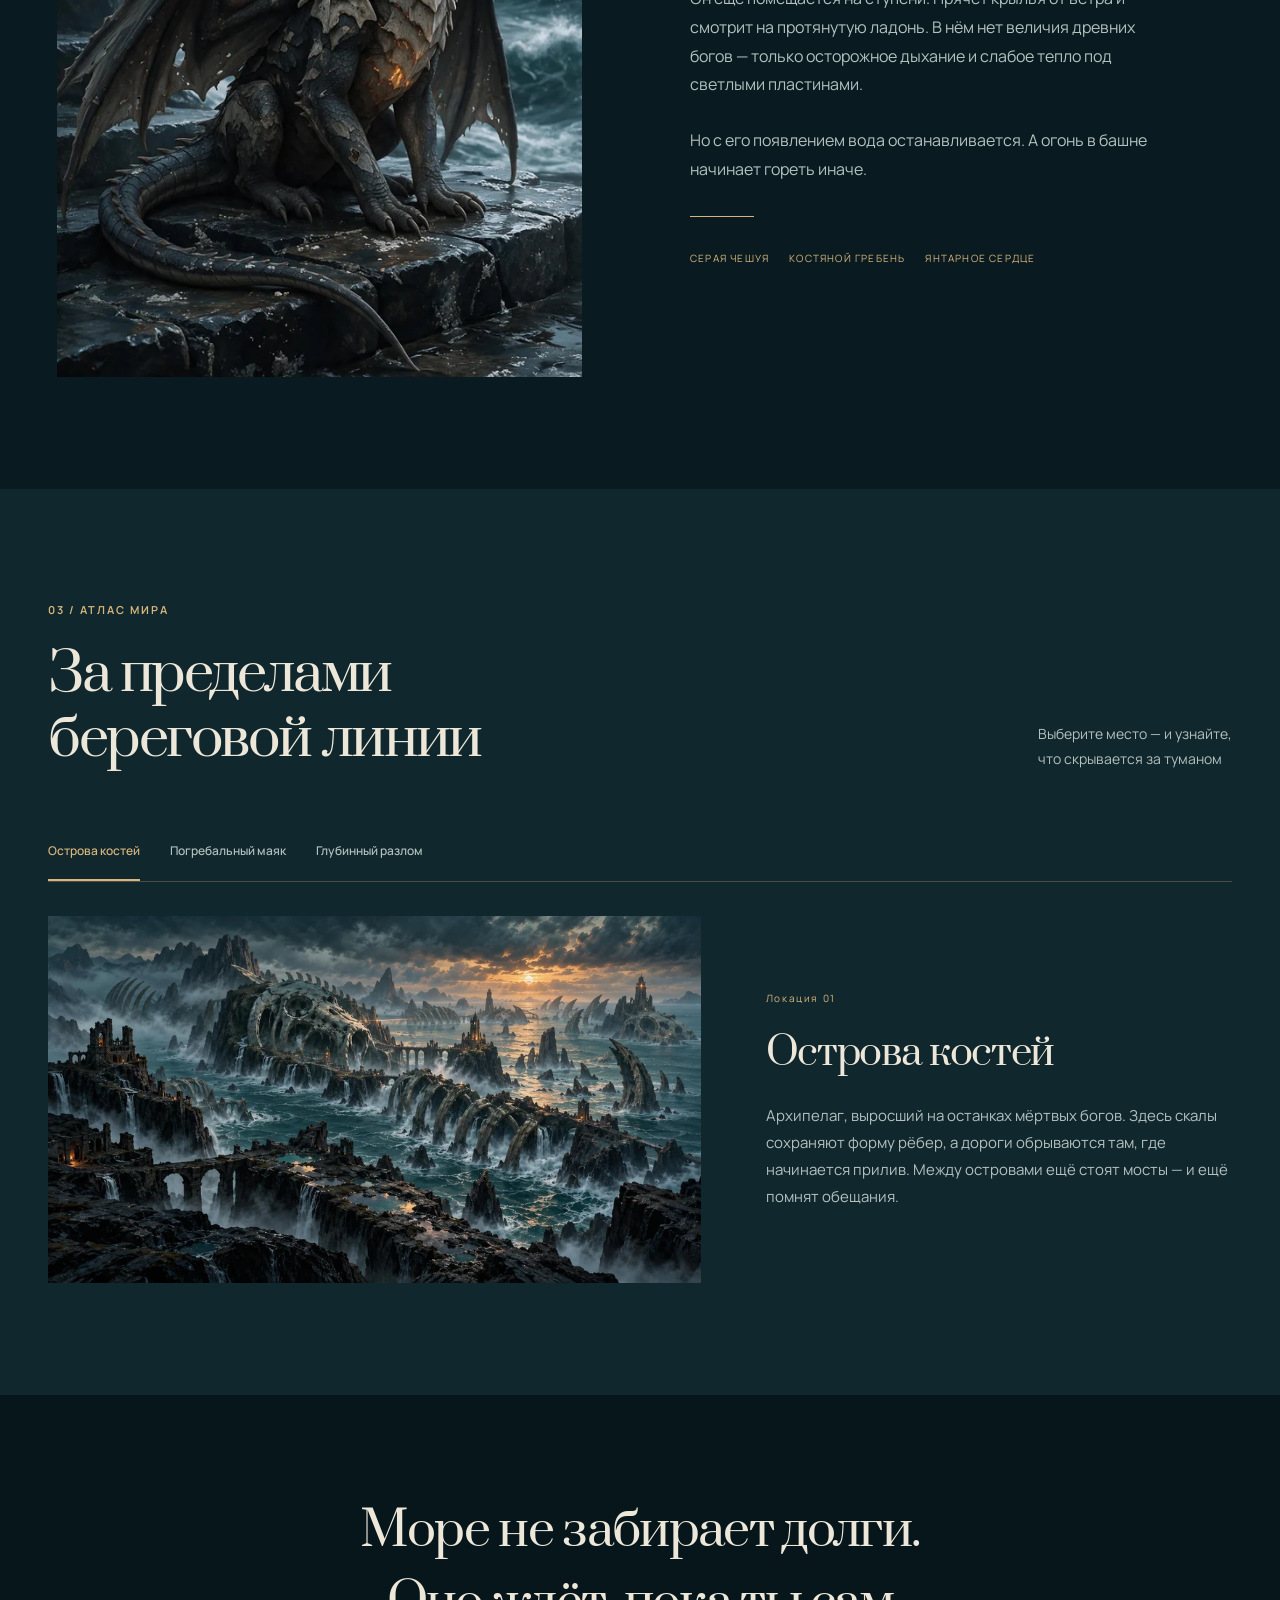
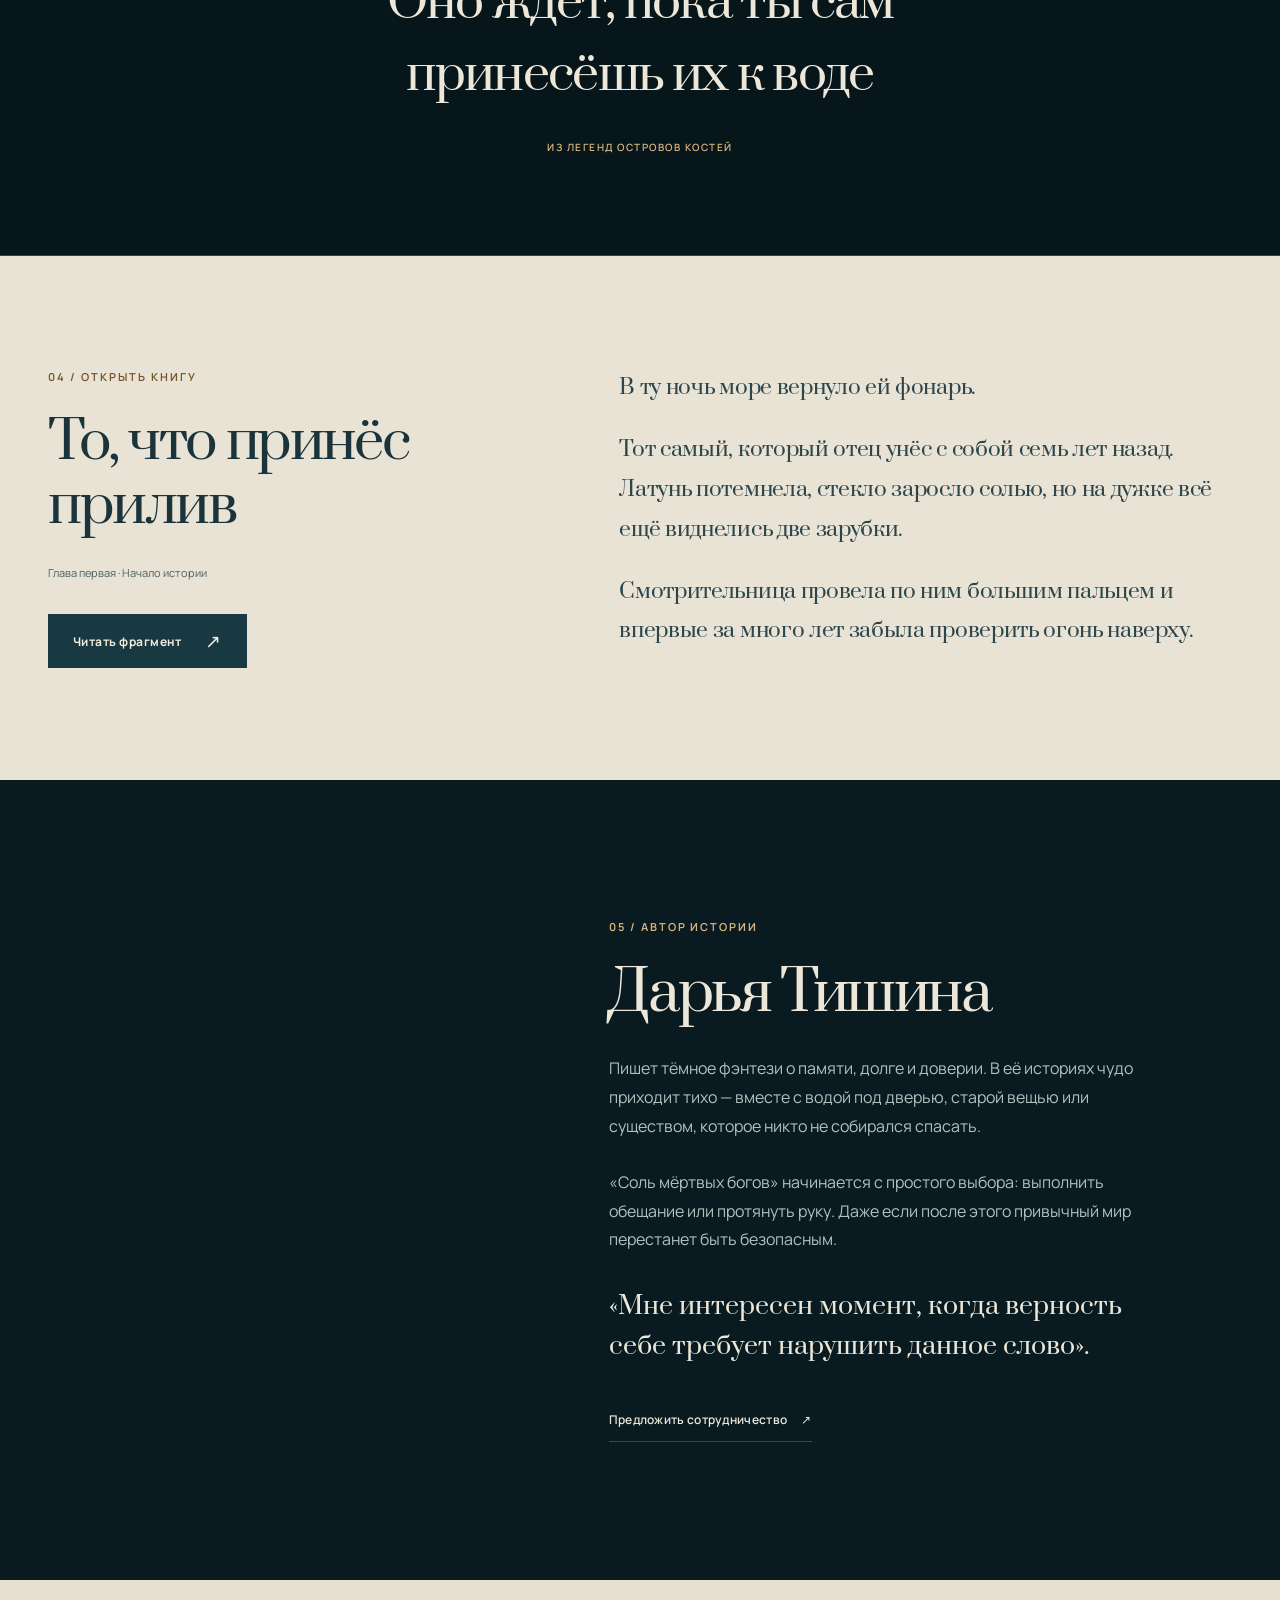
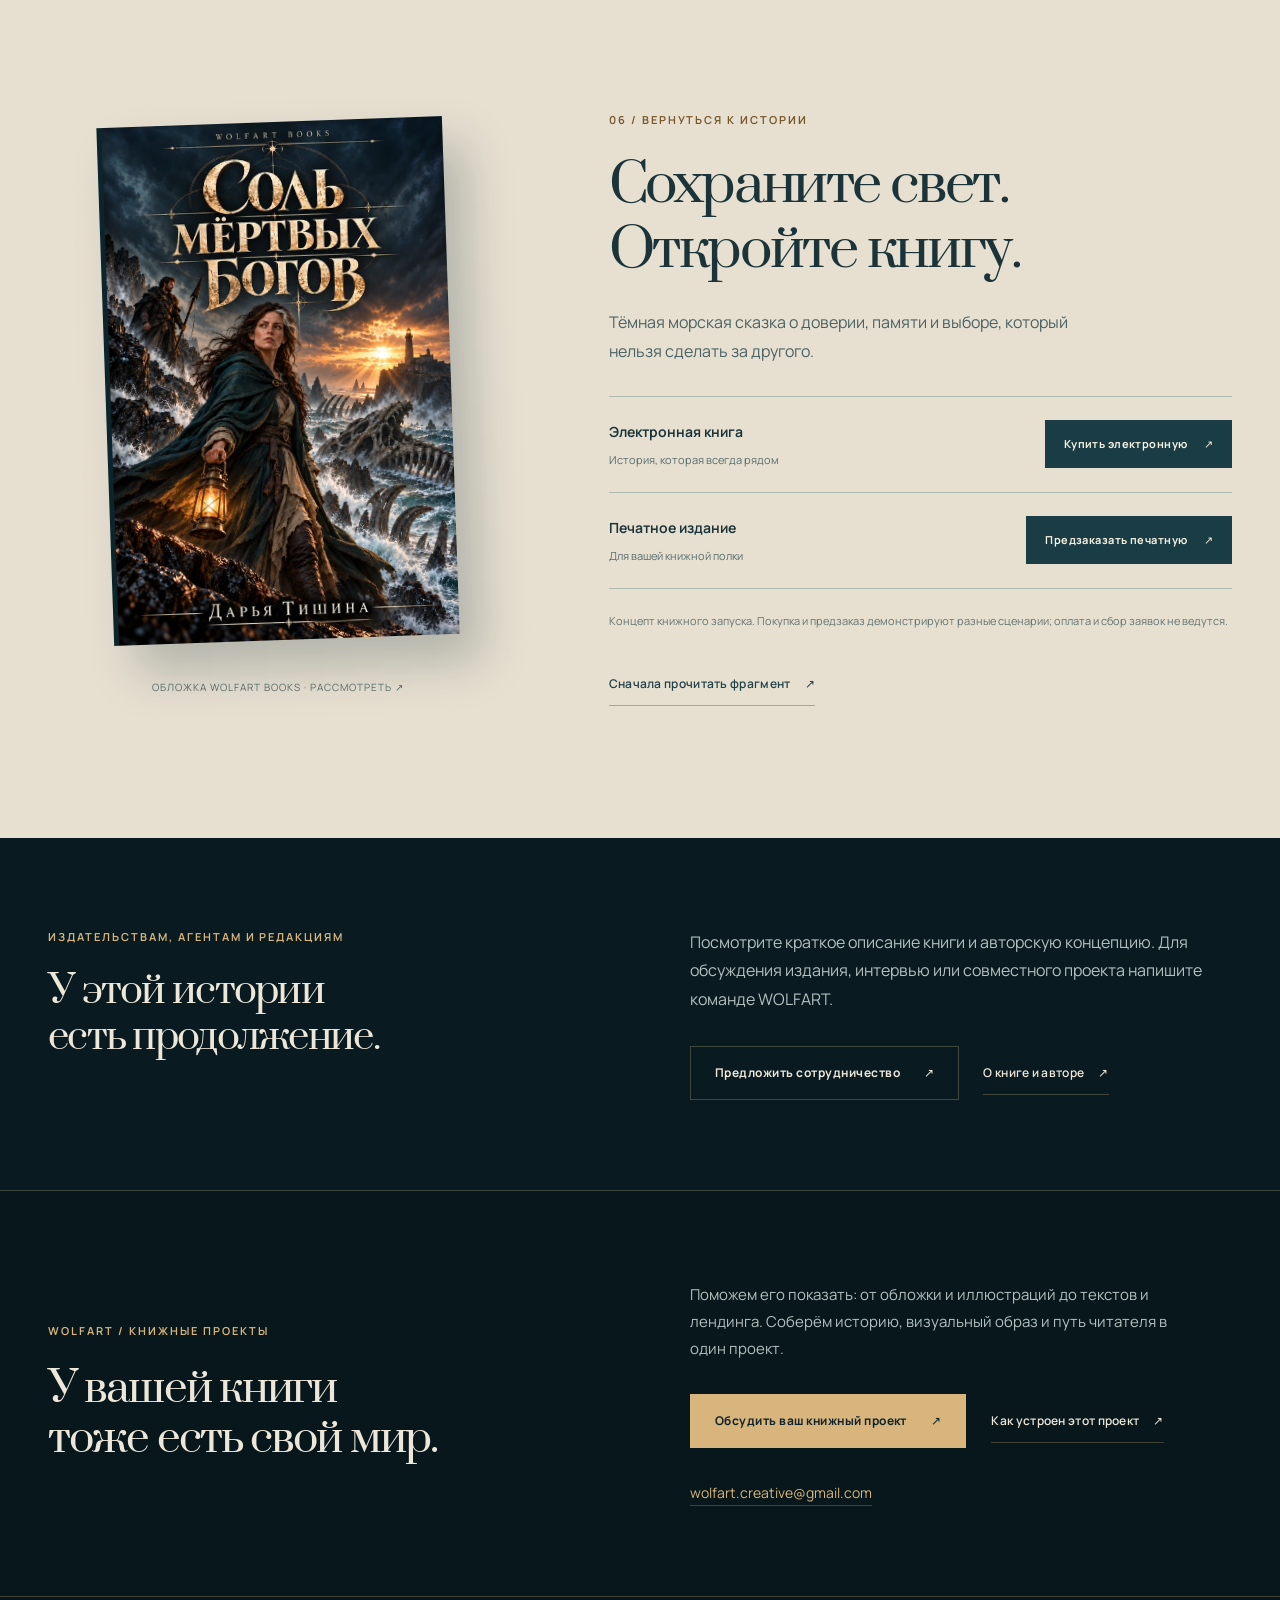
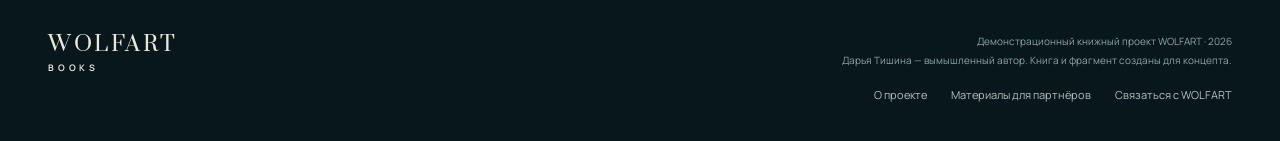
==== commit 5ee26cf6: "Refresh Salt stylesheet cache for corrected 16:9 atlas frames" ====
--- a/books/salt/index.html
+++ b/books/salt/index.html
@@ -2,7 +2,7 @@
 <html lang="ru"><head><meta charset="utf-8"><meta name="viewport" content="width=device-width, initial-scale=1">
 <title>Соль мёртвых богов — Дарья Тишина · WOLFART BOOKS</title><meta name="description" content="Тёмная морская сказка о памяти, доверии и свете, который нельзя погасить. Откройте мир книги и прочитайте начало истории."><meta name="theme-color" content="#091b21">
 <meta property="og:type" content="website"><meta property="og:locale" content="ru_RU"><meta property="og:title" content="Соль мёртвых богов — Дарья Тишина · WOLFART BOOKS"><meta property="og:description" content="Тёмная морская сказка о памяти, доверии и свете, который нельзя погасить. Откройте мир книги и прочитайте начало истории."><meta property="og:image" content="https://wolfcubmusic.github.io/portfolio/books/salt/salt-assets/share.jpg"><meta property="og:url" content="https://wolfcubmusic.github.io/portfolio/books/salt/"><meta name="twitter:card" content="summary_large_image">
-<link rel="icon" href="salt-assets/favicon.svg" type="image/svg+xml"><link rel="preload" href="salt-assets/fonts/prata-cyrillic.woff2" as="font" type="font/woff2" crossorigin><link rel="preload" href="salt-assets/fonts/manrope-cyrillic.woff2" as="font" type="font/woff2" crossorigin><link rel="stylesheet" href="salt-assets/site.css"><script src="salt-assets/site.js" defer></script></head><body id="top"><a class="skip" href="#story">К содержанию</a>
+<link rel="icon" href="salt-assets/favicon.svg" type="image/svg+xml"><link rel="preload" href="salt-assets/fonts/prata-cyrillic.woff2" as="font" type="font/woff2" crossorigin><link rel="preload" href="salt-assets/fonts/manrope-cyrillic.woff2" as="font" type="font/woff2" crossorigin><link rel="stylesheet" href="salt-assets/site.css?v=20261029-atlas-169-fix2"><script src="salt-assets/site.js" defer></script></head><body id="top"><a class="skip" href="#story">К содержанию</a>
 <header class="topbar"><div class="wrap nav-inner"><a class="brand" href="#top" aria-label="WOLFART BOOKS — в начало">WOLFART<small>BOOKS</small></a><button class="menu-toggle" aria-expanded="false" aria-controls="main-nav" type="button">Меню</button><nav class="nav-links" id="main-nav" aria-label="Основная навигация"><a href="#story">История</a><a href="#teaser">Тизер</a><a href="#characters">Герои</a><a href="#world">Мир</a><a href="#fragment">Фрагмент</a><a href="#author">Автор</a><a class="nav-edition" href="#edition">Выбрать издание ↗</a></nav></div></header>
 <main>
 <section class="hero" aria-labelledby="book-title"><img class="hero-landscape" src="salt-assets/archipelago-1920.webp" srcset="salt-assets/archipelago-900.webp 900w, salt-assets/archipelago-1920.webp 1920w" sizes="100vw" width="1920" height="1080" alt="" fetchpriority="high" decoding="async">
--- a/books/salt/salt-assets/site.css
+++ b/books/salt/salt-assets/site.css
@@ -9,7 +9,7 @@
 .hero{position:relative;isolation:isolate;overflow:hidden;min-height:850px;min-height:min(1050px,100svh);padding:190px 0 130px;display:flex;align-items:center;background:#10252b}.hero-landscape{position:absolute;inset:0;width:100%;height:100%;object-fit:cover;z-index:-4;opacity:.46;object-position:center}.hero-portrait{position:absolute;z-index:-2;right:0;bottom:0;height:100%;width:57%;object-fit:cover;object-position:50% 21%;mask-image:linear-gradient(90deg,transparent,#000 30%);-webkit-mask-image:linear-gradient(90deg,transparent,#000 30%)}.hero:after{content:"";position:absolute;inset:0;z-index:-1;pointer-events:none;background:linear-gradient(90deg,rgba(4,20,27,.72),rgba(4,20,27,.18) 52%,transparent 73%),linear-gradient(0deg,var(--night),transparent 25%)}.hero-copy{max-width:590px}.hero .eyebrow{font-size:10px}.hero h1{font-size:clamp(64px,6.8vw,98px);line-height:1.08;letter-spacing:-.06em}.hero h1 span{display:block}.hero-lede{font-size:17px;line-height:1.8;max-width:370px;margin-top:28px;color:#d1d9d3}.hero-cue{position:absolute;bottom:30px;left:0;width:100%;font-size:10px;letter-spacing:.16em;text-transform:uppercase;color:#aebdb8}.hero-cue .wrap{display:flex;justify-content:space-between;gap:24px}.intro-band{padding:46px 0;border-top:1px solid var(--line);border-bottom:1px solid var(--line);background:var(--deep)}.intro-inner{display:grid;grid-template-columns:1fr 2fr;gap:80px}.intro-inner .eyebrow{margin:5px 0 0}.intro-inner p{font-family:var(--serif);font-size:clamp(24px,2.5vw,35px);line-height:1.5;letter-spacing:-.025em}
 .story-head{display:grid;grid-template-columns:1fr 1fr;gap:90px;align-items:start;margin-bottom:54px}.story-head .story-copy{padding-top:46px;max-width:560px;color:var(--muted)}.wide-art{width:100%;aspect-ratio:16/9;object-fit:cover}.teaser-section{padding-top:12px}.teaser-poster{display:block;width:100%;position:relative;isolation:isolate;aspect-ratio:16/7;overflow:hidden;padding:0;border:1px solid var(--line);background:var(--deep);color:var(--ink);text-align:left}.teaser-poster img{position:absolute;inset:0;width:100%;height:100%;object-fit:cover;object-position:50% 8%;z-index:-2;transition:transform .8s}.teaser-poster:after{content:"";position:absolute;inset:0;z-index:-1;background:linear-gradient(90deg,#06171dc7,transparent 80%),linear-gradient(0deg,#06171d91,transparent 70%)}.teaser-poster:hover img{transform:scale(1.025)}.poster-content{position:absolute;left:6%;bottom:14%;display:flex;align-items:center;gap:30px}.play-symbol{display:inline-grid;place-items:center;width:76px;height:76px;border:1px solid #e5d9c0;border-radius:50%;font-size:25px;padding-left:4px;background:#0b202833}.poster-title{display:block;font-family:var(--serif);font-size:clamp(30px,4vw,54px);line-height:1.25;letter-spacing:-.035em}.poster-meta{display:block;margin-top:14px;font-size:11px;letter-spacing:.12em;text-transform:uppercase;color:#d0d8d2}.teaser-under{display:flex;justify-content:space-between;align-items:center;gap:32px;margin-top:25px}.teaser-under p{font-size:13px;color:var(--muted);max-width:490px}
 .characters{background:#0c2026}.character-grid{display:grid;grid-template-columns:1fr 1fr;gap:72px}.character-art{width:100%;aspect-ratio:3/4;object-fit:cover;object-position:50% 20%}.character-text{padding:27px 0 30px;border-bottom:1px solid var(--line)}.character-top{display:flex;justify-content:space-between;align-items:center;gap:20px;margin-bottom:18px}.character-top .meta{font-size:9px;color:var(--gold);white-space:nowrap}.character-text p{font-size:14px;line-height:1.9;color:var(--muted);max-width:470px}.split{display:grid;grid-template-columns:1fr 1fr;gap:100px;align-items:center}.split p{color:var(--muted);margin-top:27px;max-width:470px}.dragon-art{max-height:700px;width:100%;object-fit:contain}.small-rule{width:64px;height:1px;background:var(--gold);margin:32px 0}.dragon-facts{display:flex;gap:20px;flex-wrap:wrap;color:var(--gold);font-size:10px;letter-spacing:.12em;text-transform:uppercase}
-.world-section{background:#10272d}.atlas-tabs{display:flex;gap:30px;border-bottom:1px solid var(--line);margin-bottom:34px}.atlas-tab{background:none;border:0;border-bottom:2px solid transparent;color:var(--muted);padding:17px 0;font-size:12px;font-weight:550;min-height:48px}.atlas-tab[aria-selected=true]{color:var(--gold);border-bottom-color:var(--gold)}.atlas-layout{display:grid;grid-template-columns:1.4fr 1fr;gap:65px;align-items:center}.atlas-art{position:relative;aspect-ratio:4/3;overflow:hidden;background:var(--deep)}.atlas-art:before{content:"";position:absolute;inset:-20px;background-image:var(--atlas-backdrop);background-size:cover;background-position:center;filter:blur(14px);opacity:.23}.atlas-art img{position:relative;width:100%;height:100%;object-fit:cover}.atlas-art.portrait img{object-fit:contain}.atlas-copy h3{font-size:38px;line-height:1.3}.atlas-copy p{margin-top:24px;color:var(--muted);font-size:15px}.atlas-count{display:block;font-size:10px;letter-spacing:.16em;color:var(--gold);margin-bottom:22px}.quote-band{padding:100px 0;text-align:center;border-bottom:1px solid var(--line);background:var(--deep)}.quote-band blockquote{margin:0 auto;font-family:var(--serif);font-size:clamp(28px,3.8vw,48px);line-height:1.5;letter-spacing:-.035em;max-width:900px}.quote-band cite{display:block;margin-top:28px;font:600 10px/1.6 var(--sans);letter-spacing:.15em;text-transform:uppercase;color:var(--gold)}
+.world-section{background:#10272d}.atlas-tabs{display:flex;gap:30px;border-bottom:1px solid var(--line);margin-bottom:34px}.atlas-tab{background:none;border:0;border-bottom:2px solid transparent;color:var(--muted);padding:17px 0;font-size:12px;font-weight:550;min-height:48px}.atlas-tab[aria-selected=true]{color:var(--gold);border-bottom-color:var(--gold)}.atlas-layout{display:grid;grid-template-columns:1.4fr 1fr;gap:65px;align-items:center}.atlas-art{position:relative;display:block;width:100%;min-width:0;aspect-ratio:16/9;overflow:hidden;background:var(--deep)}.atlas-art:before{content:"";position:absolute;inset:-20px;background-image:var(--atlas-backdrop);background-size:cover;background-position:center;filter:blur(14px);opacity:.23}.atlas-art img{position:absolute;inset:0;display:block;width:100%;height:100%;object-fit:contain;object-position:center}.atlas-art.portrait img{object-fit:contain}.atlas-copy h3{font-size:38px;line-height:1.3}.atlas-copy p{margin-top:24px;color:var(--muted);font-size:15px}.atlas-count{display:block;font-size:10px;letter-spacing:.16em;color:var(--gold);margin-bottom:22px}.quote-band{padding:100px 0;text-align:center;border-bottom:1px solid var(--line);background:var(--deep)}.quote-band blockquote{margin:0 auto;font-family:var(--serif);font-size:clamp(28px,3.8vw,48px);line-height:1.5;letter-spacing:-.035em;max-width:900px}.quote-band cite{display:block;margin-top:28px;font:600 10px/1.6 var(--sans);letter-spacing:.15em;text-transform:uppercase;color:var(--gold)}
 .paper-section{background:var(--paper);color:#1b343b}.paper-section .eyebrow{color:#76572c}.paper-section .muted,.paper-section p{color:#4a6063}.paper-section .btn{background:#183942;border-color:#183942;color:#f2edde}.paper-section .btn:hover{background:#234b56}.paper-section .text-link{border-color:#9aaba8;color:#24434a}.paper-section button:focus-visible,.paper-section a:focus-visible{outline-color:#76572c}.fragment-layout{display:grid;grid-template-columns:1fr 1.3fr;gap:100px}.fragment-text{font-family:var(--serif);font-size:21px;line-height:1.9;letter-spacing:-.015em}.fragment-text p{color:#2c454b}.fragment-note{font-size:11px;color:#607578;margin-top:24px}.author-section .split{grid-template-columns:.85fr 1.15fr}.author-art{width:100%;aspect-ratio:4/5;object-fit:cover;filter:saturate(.68)}.author-copy{max-width:580px}.author-copy h2{font-size:clamp(40px,4.4vw,64px)}.author-copy p{max-width:540px;font-size:16px}.author-copy .author-quote{font-family:var(--serif);font-size:25px;line-height:1.6;color:var(--ink);margin:32px 0}
 .edition-section{background:#e7e0d1;color:#1a343a}.edition-layout{display:grid;grid-template-columns:.85fr 1.15fr;gap:100px;align-items:center}.book-stage{padding:30px 35px;perspective:1500px}.book-cover{display:block;position:relative;width:min(100%,350px);margin:auto;transform:rotateY(-9deg) rotateZ(-2deg);box-shadow:22px 28px 45px #09242b3b;border-left:5px solid #0c242b;background:#0c242b;transition:transform .5s}.book-cover:hover{transform:rotateY(0) rotateZ(0)}.book-cover img{width:100%;height:auto}.book-cover:after{position:absolute;inset:0;content:"";box-shadow:inset 6px 0 10px #0004;pointer-events:none}.cover-button{border:0;padding:0;background:none;width:100%;color:inherit}.cover-note{font-size:10px;line-height:1.7;text-align:center;letter-spacing:.1em;text-transform:uppercase;margin-top:30px;color:#5b6d6b}.edition-section .eyebrow{color:#76572c}.edition-section h2{font-size:clamp(38px,4.2vw,58px)}.edition-description{color:#4b6264;margin:26px 0 30px;max-width:480px}.format-list{border-top:1px solid #adbbb3}.format-row{padding:22px 0;border-bottom:1px solid #adbbb3;display:grid;grid-template-columns:1fr auto;gap:20px;align-items:center}.format-row strong{display:block;font-size:14px;font-weight:650}.format-row small{display:block;margin-top:6px;color:#586d6e;font-size:11px}.format-row .btn{background:#193c45;border-color:#193c45;color:#f5efdf;font-size:11px;padding:12px 18px;min-height:48px;gap:16px}.format-row .btn:hover{background:#24535f}.demo-note{font-size:11px;line-height:1.8;color:#637371;margin-top:22px}.edition-section .text-link{border-color:#9baaa4;color:#214149}.edition-section :focus-visible{outline-color:#76572c}
 .professional{padding:90px 0;border-bottom:1px solid var(--line)}.professional-layout{display:grid;grid-template-columns:1fr 1fr;gap:100px}.professional p{color:var(--muted);max-width:520px}.professional h2{font-size:38px}.professional .actions{gap:24px}.studio-section{padding:90px 0;background:#07171c}.studio-layout{display:grid;grid-template-columns:1fr 1fr;gap:100px;align-items:center}.studio-section h2{font-size:42px}.studio-section p{color:var(--muted);font-size:15px;max-width:500px}.studio-contact{display:flex;flex-wrap:wrap;gap:24px;align-items:center;margin-top:32px}.email-link{font-size:14px;color:var(--gold);border-bottom:1px solid var(--line);overflow-wrap:anywhere}.footer{padding:35px 0;border-top:1px solid var(--line);background:#07171c}.footer-inner{display:flex;justify-content:space-between;gap:40px;align-items:start}.footer-note{font-size:10px;line-height:1.9;max-width:570px;color:#8fa6a5;text-align:right}.footer-links{display:flex;flex-wrap:wrap;gap:24px;margin-top:15px;font-size:11px;color:#b3c0bd;justify-content:end}
@@ -18,7 +18,7 @@
 .reveal{opacity:1;transform:none}.motion-ready .reveal{opacity:0;transform:translateY(18px);transition:opacity .7s,transform .7s}.motion-ready .reveal.is-visible{opacity:1;transform:none}
 @media(min-width:1600px){.hero-portrait{width:54%;object-position:50% 28%}.hero-copy{max-width:620px}}
 @media(max-width:1100px){.wrap{width:calc(100% - 64px)}.nav-links{gap:18px}.nav-inner{gap:20px}.nav-edition{padding-left:18px!important}.section{padding:90px 0}.hero{min-height:850px}.hero h1{font-size:78px}.hero-copy{max-width:470px}.hero-portrait{width:59%;opacity:.88}.character-grid{gap:40px}.split,.edition-layout,.fragment-layout,.professional-layout,.studio-layout{gap:60px}.atlas-layout{gap:38px}.character-top{display:block}.character-top .meta{display:block;margin-top:12px}.story-head{gap:55px}.format-row{grid-template-columns:1fr}.format-row .btn{justify-self:start}.case-grid{gap:45px}}
-@media(max-width:760px){html{scroll-padding-top:85px}.wrap{width:calc(100% - 40px)}.section{padding:70px 0}h2{font-size:39px;line-height:1.3}.eyebrow{font-size:10px;margin-bottom:20px}.nav-inner{height:78px}.brand{font-size:18px}.brand small{font-size:8px}.menu-toggle{display:block}.nav-links{display:none;position:absolute;top:78px;left:0;right:0;padding:20px;background:#0b2128;border-bottom:1px solid var(--line);flex-direction:column;align-items:stretch;gap:3px}.nav-links.is-open{display:flex}.nav-links a{padding:10px}.nav-edition{border-left:0;border-top:1px solid var(--line);padding-left:10px!important}.hero{display:block;min-height:0;padding:128px 0 0}.hero-copy{max-width:100%;position:relative;z-index:3}.hero .eyebrow{font-size:9px}.hero h1{font-size:clamp(51px,12.8vw,77px);line-height:1.1;letter-spacing:-.055em}.hero-lede{font-size:14px;max-width:320px;line-height:1.8;margin-top:25px}.hero .actions{gap:20px;margin-top:27px}.hero .btn{font-size:11px;padding:14px 18px;gap:18px}.hero .text-link{font-size:11px}.hero-landscape{height:64%;object-position:40% 50%;opacity:.24}.hero-portrait{position:relative;right:auto;bottom:auto;margin:5px 0 0 auto;width:100%;height:auto;max-height:750px;object-fit:cover;object-position:center 22%;mask-image:linear-gradient(180deg,transparent,#000 20%,#000 88%,transparent);-webkit-mask-image:linear-gradient(180deg,transparent,#000 20%,#000 88%,transparent);opacity:1;z-index:0}.hero:after{background:linear-gradient(180deg,rgba(6,22,28,.22),transparent 55%)}.hero-cue{display:none}.intro-band{padding:36px 0}.intro-inner{grid-template-columns:1fr;gap:22px}.intro-inner p{font-size:25px}.intro-inner p br{display:none}.story-head{grid-template-columns:1fr;gap:24px;margin-bottom:32px}.story-head .story-copy{padding:0;font-size:15px}.wide-art{aspect-ratio:4/3;object-position:55% 50%}.caption{font-size:8px;gap:15px}.section-head{display:block;margin-bottom:34px}.section-head>p{margin-top:22px;max-width:100%}.teaser-section{padding-top:0}.teaser-poster{aspect-ratio:4/3}.teaser-poster img{object-position:55% 10%}.poster-content{left:7%;bottom:13%;gap:18px}.play-symbol{width:54px;height:54px;font-size:19px;flex-shrink:0}.poster-title{font-size:31px}.poster-meta{font-size:9px;letter-spacing:.07em;margin-top:8px}.teaser-under{display:block;margin-top:20px}.teaser-under p{font-size:12px}.teaser-under .text-link{margin-top:16px}.character-grid{grid-template-columns:1fr;gap:42px}.character-art{aspect-ratio:3/4;max-height:800px}.character-text{padding-top:24px}.character-top{display:flex;align-items:center}.character-top h3{font-size:28px}.character-top .meta{font-size:8px;margin:0}.character-text p{font-size:14px;max-width:100%}.split,.author-section .split,.edition-layout,.fragment-layout,.professional-layout,.studio-layout{grid-template-columns:1fr;gap:38px}.split p{font-size:15px;margin-top:24px}.dragon-art{max-height:600px}.dragon-facts{font-size:9px;gap:16px}.atlas-tabs{gap:24px;overflow-x:auto;white-space:nowrap;scrollbar-width:none;margin-bottom:25px}.atlas-tab{font-size:11px}.atlas-layout{grid-template-columns:1fr;gap:27px}.atlas-art{aspect-ratio:4/3}.atlas-copy h3{font-size:32px}.atlas-count{margin-bottom:12px}.atlas-copy p{font-size:14px;margin-top:16px}.quote-band{padding:65px 0}.quote-band blockquote{font-size:27px;line-height:1.55}.quote-band blockquote br{display:none}.quote-band cite{font-size:9px;line-height:1.9}.fragment-layout{gap:32px}.fragment-text{font-size:18px;line-height:1.95}.author-art{max-height:620px;object-position:50% 25%}.author-copy h2{font-size:42px}.author-copy .author-quote{font-size:23px;line-height:1.6}.book-stage{padding:10px 30px 22px}.book-cover{max-width:280px}.cover-note{font-size:9px;margin-top:23px}.edition-section h2{font-size:37px}.edition-description{font-size:15px;margin-top:22px}.format-row{grid-template-columns:1fr auto;gap:16px;padding:21px 0}.format-row strong{font-size:12px}.format-row small{font-size:10px}.format-row .btn{font-size:10px;padding:12px;min-height:48px;gap:10px;max-width:172px}.professional{padding:70px 0}.professional h2,.studio-section h2{font-size:34px}.professional p,.studio-section p{font-size:14px}.professional .actions{gap:18px}.professional .btn{width:100%;padding-inline:18px;font-size:11px}.studio-section{padding:70px 0}.studio-layout{gap:28px}.studio-contact{margin-top:25px;gap:20px}.footer-inner{display:block}.footer-note{text-align:left;font-size:9px;margin-top:25px}.footer-links{justify-content:start;font-size:10px;gap:20px}.dialog-head{padding:12px 18px}.dialog-head .meta{font-size:9px}.close-dialog{width:42px;height:42px}.dialog-body{padding:28px 24px 32px}.dialog-body h2{font-size:29px}.dialog-body p{font-size:14px}.reader-body{padding:28px 25px 35px}.reader-body h2{font-size:29px}.reader-body p{font-size:17px;line-height:1.95}.reader-body .reader-note{font-size:10px}.teaser-caption{font-size:24px;bottom:12%;left:7%;right:7%}.teaser-screen.is-last .teaser-caption{font-size:21px;top:15%;width:42%;line-height:1.4}.teaser-controls{gap:12px;padding:14px 15px}.teaser-toggle{min-width:88px;padding-inline:7px;font-size:10px}.teaser-time{font-size:9px}.teaser-dialog-bottom{display:block;padding:0 20px 22px}.teaser-dialog-bottom p{font-size:10px}.teaser-dialog-bottom .text-link{margin-top:12px}.case-header{padding:24px 0}.case-header .wrap{gap:20px}.case-header .text-link{font-size:10px}.case-hero{padding:60px 0}.case-hero h1{font-size:42px;line-height:1.25}.case-lede{font-size:16px;margin-top:26px}.case-image{aspect-ratio:4/3}.case-grid{grid-template-columns:1fr;gap:45px}.case-grid h3{font-size:29px}.case-routes{font-size:12px}.case-routes th,.case-routes td{padding:17px 12px 17px 0}.press-content h2{font-size:28px}}
+@media(max-width:760px){html{scroll-padding-top:85px}.wrap{width:calc(100% - 40px)}.section{padding:70px 0}h2{font-size:39px;line-height:1.3}.eyebrow{font-size:10px;margin-bottom:20px}.nav-inner{height:78px}.brand{font-size:18px}.brand small{font-size:8px}.menu-toggle{display:block}.nav-links{display:none;position:absolute;top:78px;left:0;right:0;padding:20px;background:#0b2128;border-bottom:1px solid var(--line);flex-direction:column;align-items:stretch;gap:3px}.nav-links.is-open{display:flex}.nav-links a{padding:10px}.nav-edition{border-left:0;border-top:1px solid var(--line);padding-left:10px!important}.hero{display:block;min-height:0;padding:128px 0 0}.hero-copy{max-width:100%;position:relative;z-index:3}.hero .eyebrow{font-size:9px}.hero h1{font-size:clamp(51px,12.8vw,77px);line-height:1.1;letter-spacing:-.055em}.hero-lede{font-size:14px;max-width:320px;line-height:1.8;margin-top:25px}.hero .actions{gap:20px;margin-top:27px}.hero .btn{font-size:11px;padding:14px 18px;gap:18px}.hero .text-link{font-size:11px}.hero-landscape{height:64%;object-position:40% 50%;opacity:.24}.hero-portrait{position:relative;right:auto;bottom:auto;margin:5px 0 0 auto;width:100%;height:auto;max-height:750px;object-fit:cover;object-position:center 22%;mask-image:linear-gradient(180deg,transparent,#000 20%,#000 88%,transparent);-webkit-mask-image:linear-gradient(180deg,transparent,#000 20%,#000 88%,transparent);opacity:1;z-index:0}.hero:after{background:linear-gradient(180deg,rgba(6,22,28,.22),transparent 55%)}.hero-cue{display:none}.intro-band{padding:36px 0}.intro-inner{grid-template-columns:1fr;gap:22px}.intro-inner p{font-size:25px}.intro-inner p br{display:none}.story-head{grid-template-columns:1fr;gap:24px;margin-bottom:32px}.story-head .story-copy{padding:0;font-size:15px}.wide-art{aspect-ratio:4/3;object-position:55% 50%}.caption{font-size:8px;gap:15px}.section-head{display:block;margin-bottom:34px}.section-head>p{margin-top:22px;max-width:100%}.teaser-section{padding-top:0}.teaser-poster{aspect-ratio:4/3}.teaser-poster img{object-position:55% 10%}.poster-content{left:7%;bottom:13%;gap:18px}.play-symbol{width:54px;height:54px;font-size:19px;flex-shrink:0}.poster-title{font-size:31px}.poster-meta{font-size:9px;letter-spacing:.07em;margin-top:8px}.teaser-under{display:block;margin-top:20px}.teaser-under p{font-size:12px}.teaser-under .text-link{margin-top:16px}.character-grid{grid-template-columns:1fr;gap:42px}.character-art{aspect-ratio:3/4;max-height:800px}.character-text{padding-top:24px}.character-top{display:flex;align-items:center}.character-top h3{font-size:28px}.character-top .meta{font-size:8px;margin:0}.character-text p{font-size:14px;max-width:100%}.split,.author-section .split,.edition-layout,.fragment-layout,.professional-layout,.studio-layout{grid-template-columns:1fr;gap:38px}.split p{font-size:15px;margin-top:24px}.dragon-art{max-height:600px}.dragon-facts{font-size:9px;gap:16px}.atlas-tabs{gap:24px;overflow-x:auto;white-space:nowrap;scrollbar-width:none;margin-bottom:25px}.atlas-tab{font-size:11px}.atlas-layout{grid-template-columns:1fr;gap:27px}.atlas-art{aspect-ratio:16/9}.atlas-copy h3{font-size:32px}.atlas-count{margin-bottom:12px}.atlas-copy p{font-size:14px;margin-top:16px}.quote-band{padding:65px 0}.quote-band blockquote{font-size:27px;line-height:1.55}.quote-band blockquote br{display:none}.quote-band cite{font-size:9px;line-height:1.9}.fragment-layout{gap:32px}.fragment-text{font-size:18px;line-height:1.95}.author-art{max-height:620px;object-position:50% 25%}.author-copy h2{font-size:42px}.author-copy .author-quote{font-size:23px;line-height:1.6}.book-stage{padding:10px 30px 22px}.book-cover{max-width:280px}.cover-note{font-size:9px;margin-top:23px}.edition-section h2{font-size:37px}.edition-description{font-size:15px;margin-top:22px}.format-row{grid-template-columns:1fr auto;gap:16px;padding:21px 0}.format-row strong{font-size:12px}.format-row small{font-size:10px}.format-row .btn{font-size:10px;padding:12px;min-height:48px;gap:10px;max-width:172px}.professional{padding:70px 0}.professional h2,.studio-section h2{font-size:34px}.professional p,.studio-section p{font-size:14px}.professional .actions{gap:18px}.professional .btn{width:100%;padding-inline:18px;font-size:11px}.studio-section{padding:70px 0}.studio-layout{gap:28px}.studio-contact{margin-top:25px;gap:20px}.footer-inner{display:block}.footer-note{text-align:left;font-size:9px;margin-top:25px}.footer-links{justify-content:start;font-size:10px;gap:20px}.dialog-head{padding:12px 18px}.dialog-head .meta{font-size:9px}.close-dialog{width:42px;height:42px}.dialog-body{padding:28px 24px 32px}.dialog-body h2{font-size:29px}.dialog-body p{font-size:14px}.reader-body{padding:28px 25px 35px}.reader-body h2{font-size:29px}.reader-body p{font-size:17px;line-height:1.95}.reader-body .reader-note{font-size:10px}.teaser-caption{font-size:24px;bottom:12%;left:7%;right:7%}.teaser-screen.is-last .teaser-caption{font-size:21px;top:15%;width:42%;line-height:1.4}.teaser-controls{gap:12px;padding:14px 15px}.teaser-toggle{min-width:88px;padding-inline:7px;font-size:10px}.teaser-time{font-size:9px}.teaser-dialog-bottom{display:block;padding:0 20px 22px}.teaser-dialog-bottom p{font-size:10px}.teaser-dialog-bottom .text-link{margin-top:12px}.case-header{padding:24px 0}.case-header .wrap{gap:20px}.case-header .text-link{font-size:10px}.case-hero{padding:60px 0}.case-hero h1{font-size:42px;line-height:1.25}.case-lede{font-size:16px;margin-top:26px}.case-image{aspect-ratio:4/3}.case-grid{grid-template-columns:1fr;gap:45px}.case-grid h3{font-size:29px}.case-routes{font-size:12px}.case-routes th,.case-routes td{padding:17px 12px 17px 0}.press-content h2{font-size:28px}}
 @media(max-width:360px){.wrap{width:calc(100% - 32px)}.hero h1{font-size:48px}.hero .actions{gap:16px}.hero .text-link{font-size:10px}.hero .btn{font-size:10px;padding-inline:16px}h2{font-size:34px}.character-top{display:block}.character-top .meta{margin-top:10px}.format-row{grid-template-columns:1fr}.format-row .btn{max-width:none}.poster-title{font-size:27px}.teaser-screen{aspect-ratio:4/3}.teaser-screen.is-last .teaser-caption{font-size:19px}.teaser-controls{gap:9px}.teaser-toggle{min-width:80px}.case-hero h1{font-size:36px}}
 @media(prefers-reduced-motion:reduce){html{scroll-behavior:auto}*,*:before,*:after{animation:none!important;transition:none!important}.motion-ready .reveal{opacity:1;transform:none}.teaser-shot{transform:none}.btn:hover{transform:none}}
 @media print{.topbar,.actions,.studio-section,.footer,.teaser-section,dialog,.skip{display:none!important}body{background:#fff;color:#172b30}.section{padding:25px 0}.wrap{width:100%}.press-content p,.press-content ul{color:#172b30}.case-header{border-color:#888}}
@@ -26,3 +26,10 @@
 /* Keep all seven destinations usable on tablet widths. */
 @media (min-width:761px) and (max-width:1100px){.menu-toggle{display:block}.nav-links{display:none;position:absolute;top:94px;left:0;right:0;padding:20px 32px;background:#0b2128;border-bottom:1px solid var(--line);flex-direction:column;align-items:stretch;gap:3px}.nav-links.is-open{display:flex}.nav-links a{padding:10px;min-height:44px}.nav-edition{border-left:0;border-top:1px solid var(--line);padding-left:10px!important}}
 @media (max-width:760px){.atlas-tabs{display:grid;grid-template-columns:repeat(3,minmax(0,1fr));gap:10px;white-space:normal;overflow:visible}.atlas-tab{text-align:left;line-height:1.5;min-height:58px;overflow-wrap:anywhere}.nav-links a{min-height:44px}.close-dialog{width:44px;height:44px}}
+
+/* Spacing below contact actions, before the explanatory note. */
+#contact-dialog .dialog-note{margin-top:34px;}
+
+/* Atlas: use a landscape frame for the approved panoramic lighthouse artwork. */
+.atlas-art.wide{aspect-ratio:16/9}
+.atlas-art.wide img{object-fit:contain;object-position:center center}
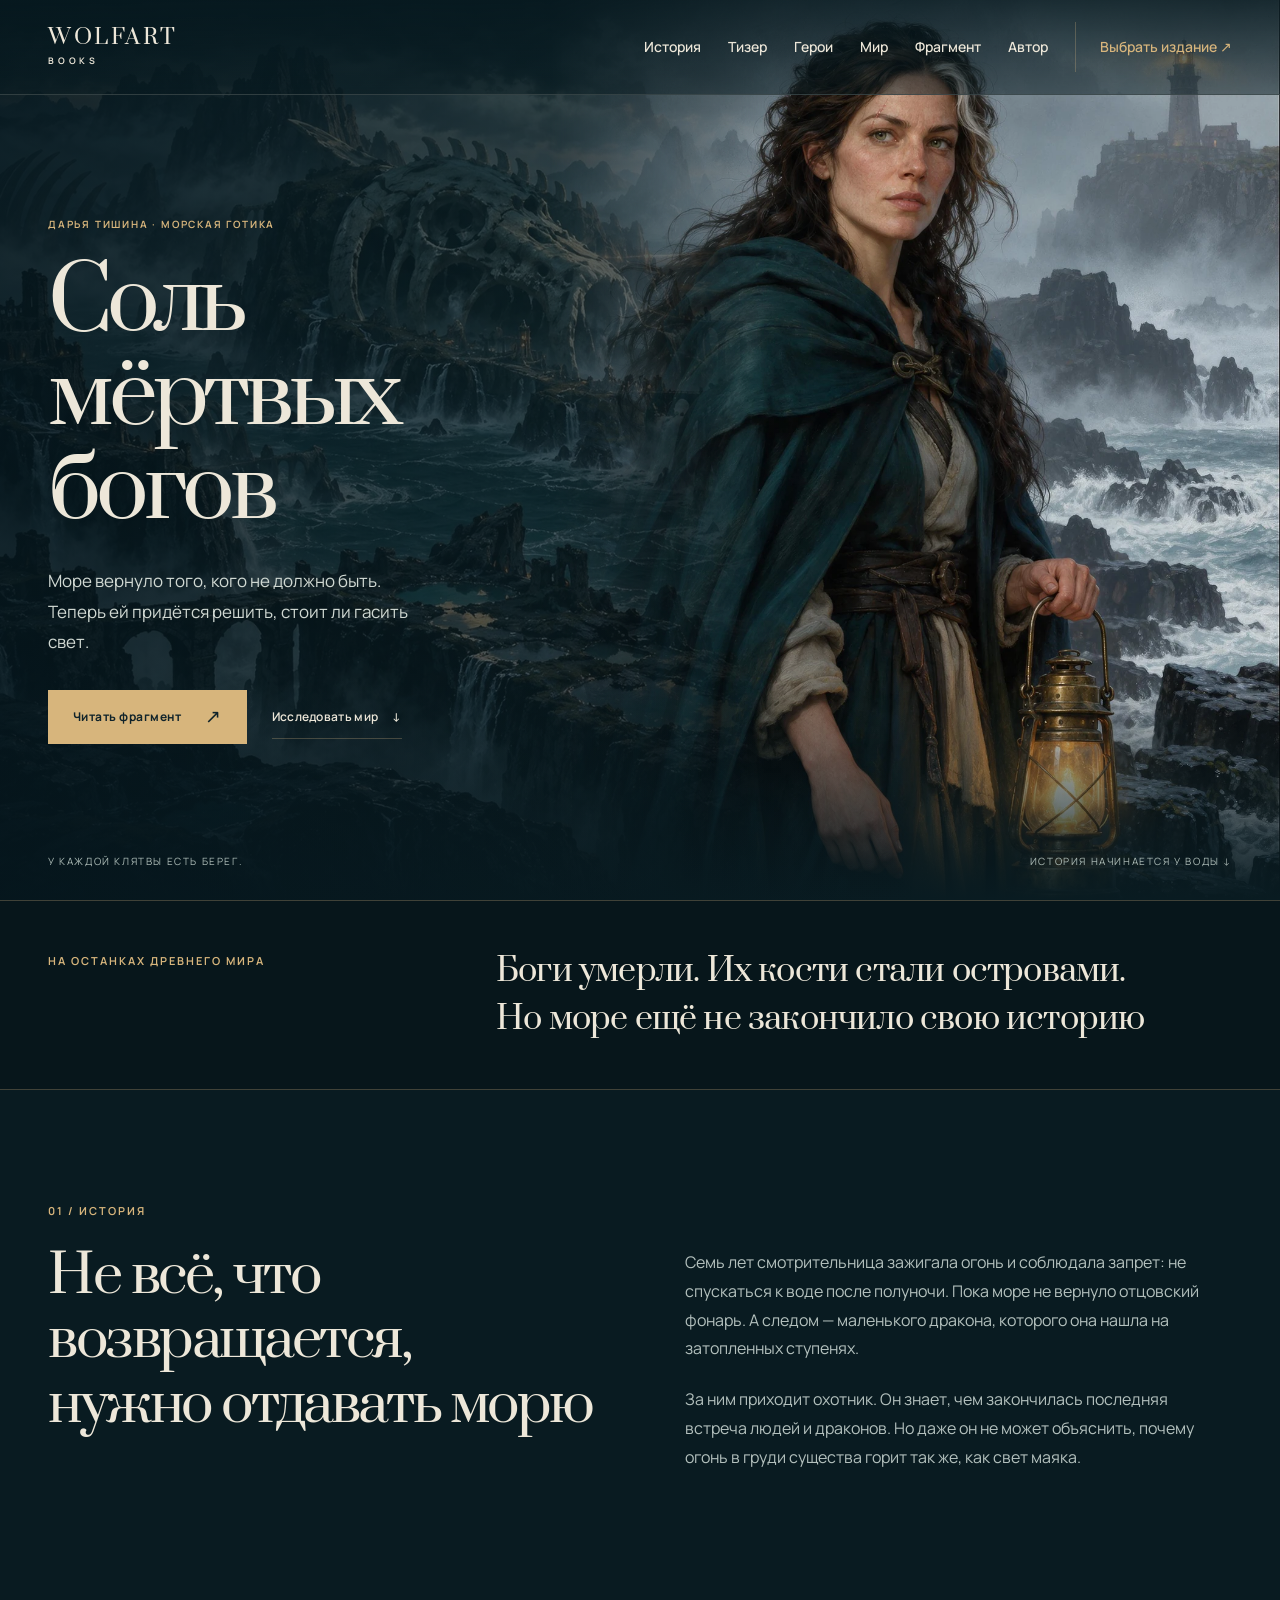
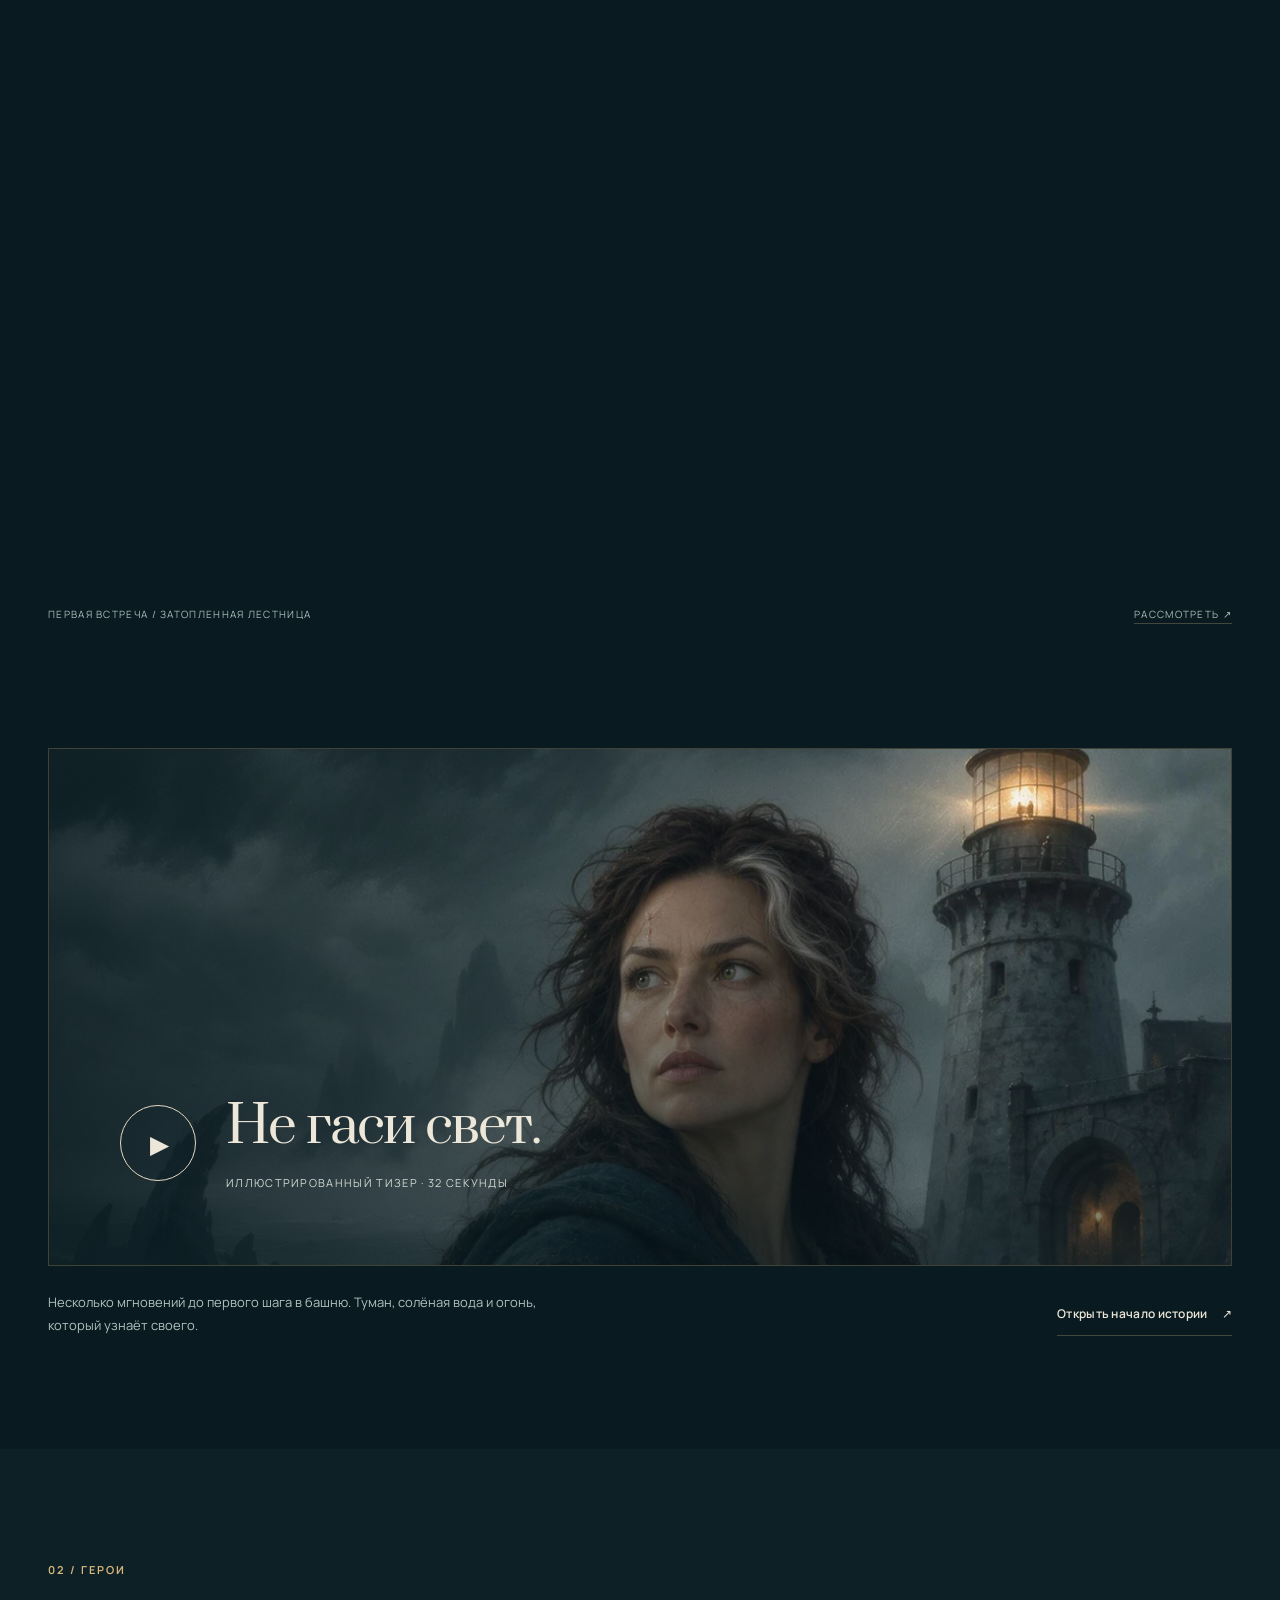
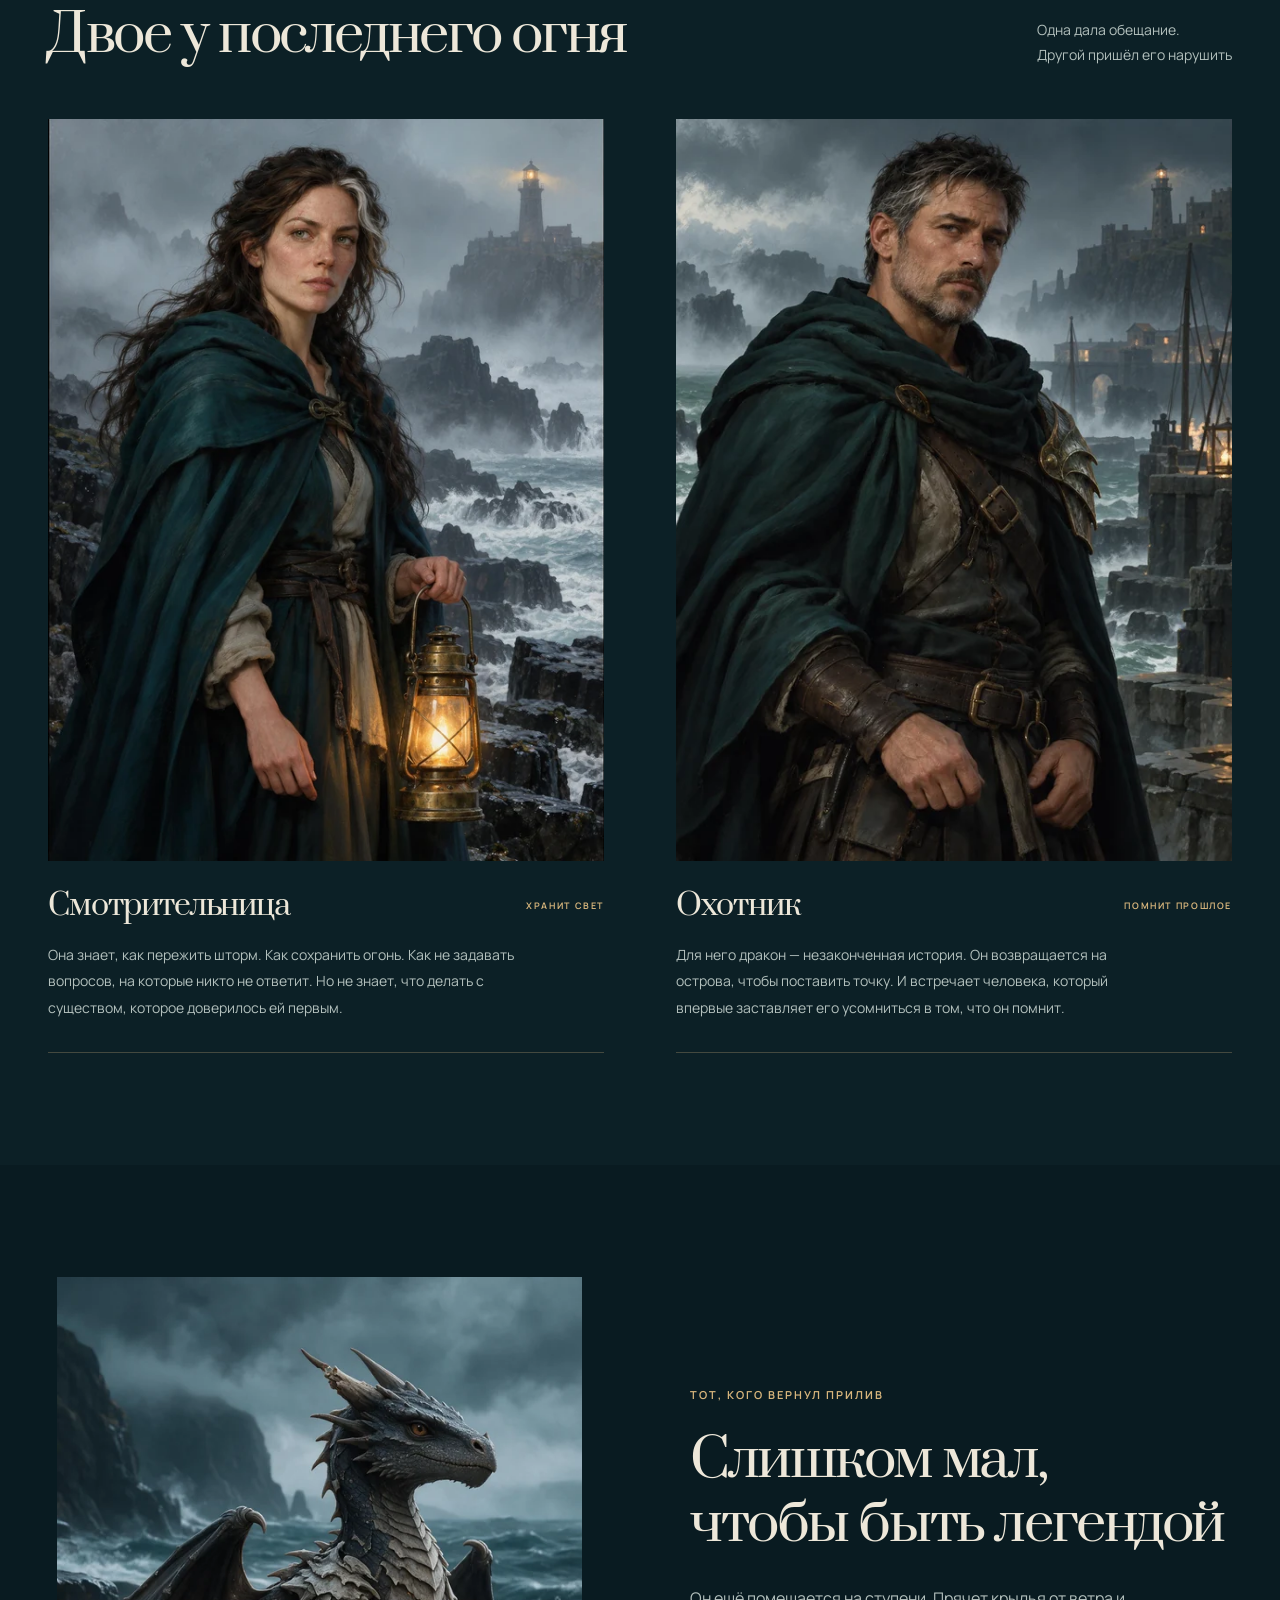
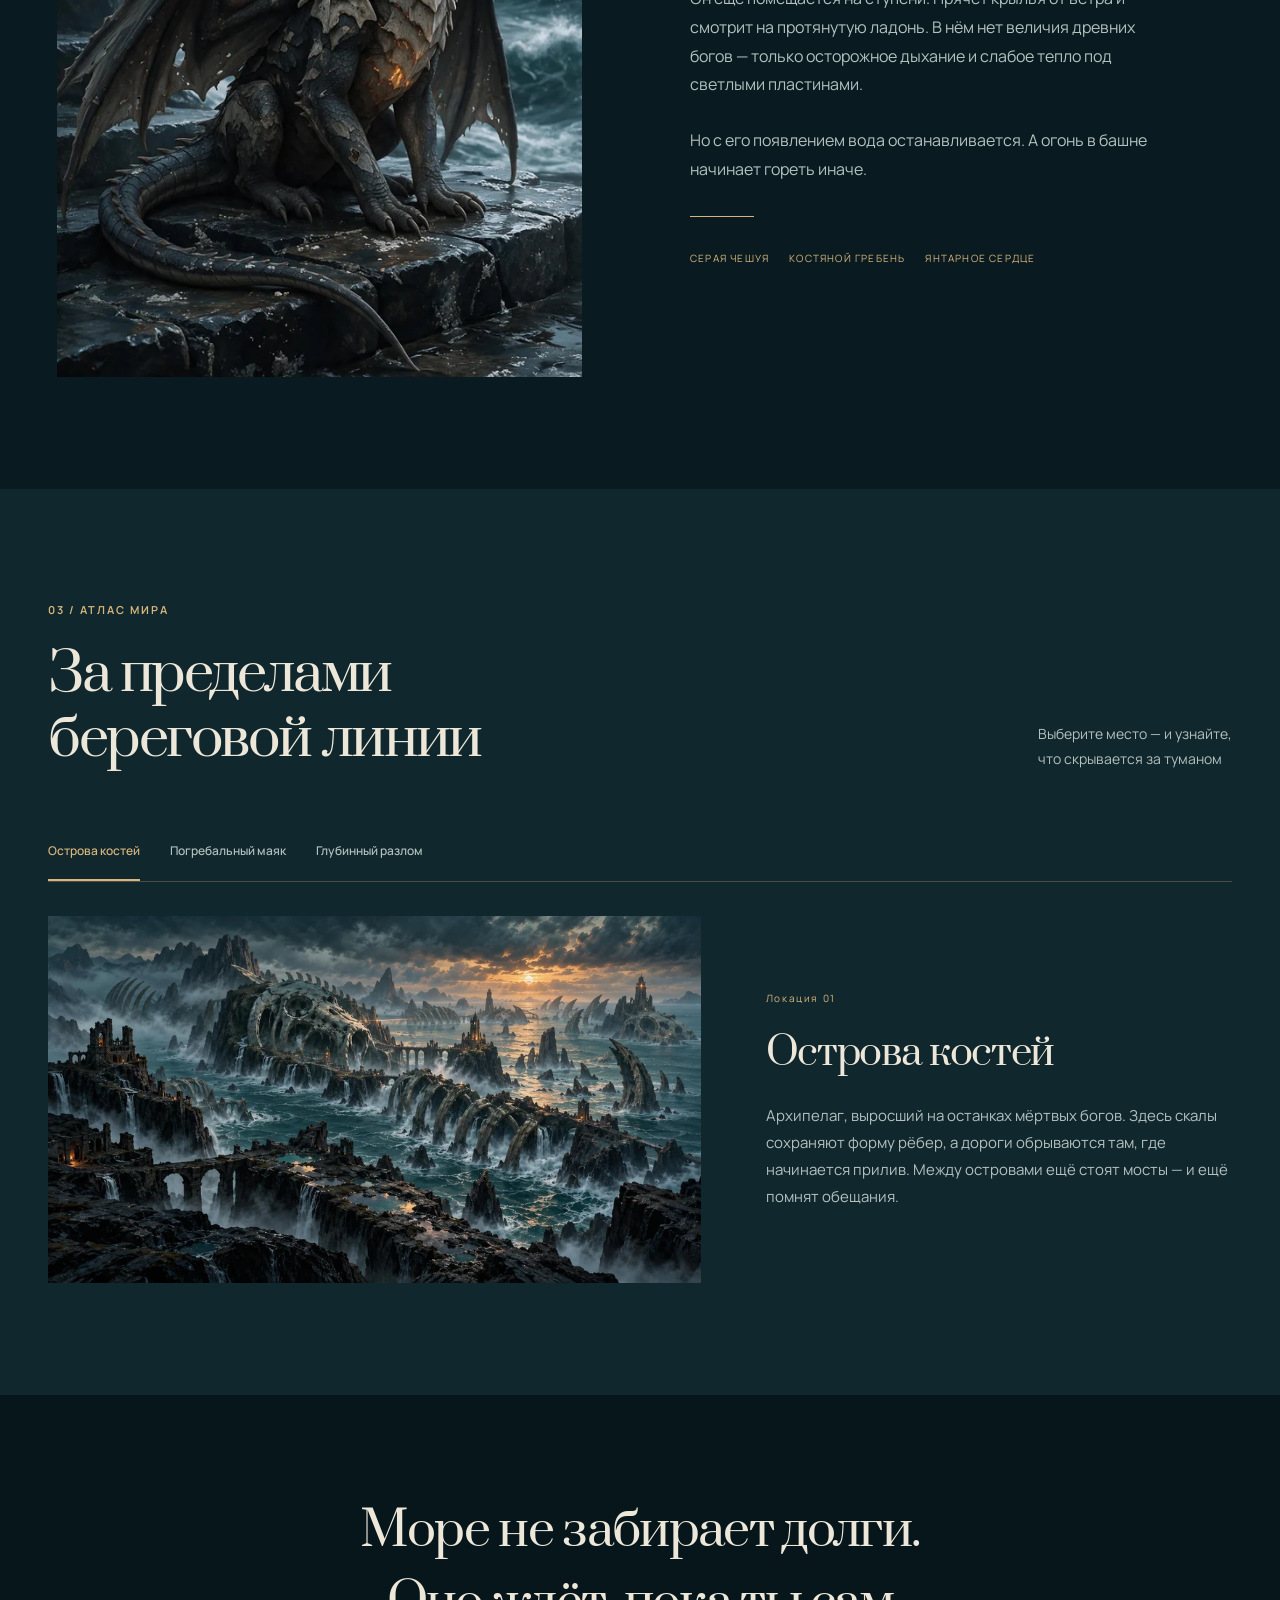
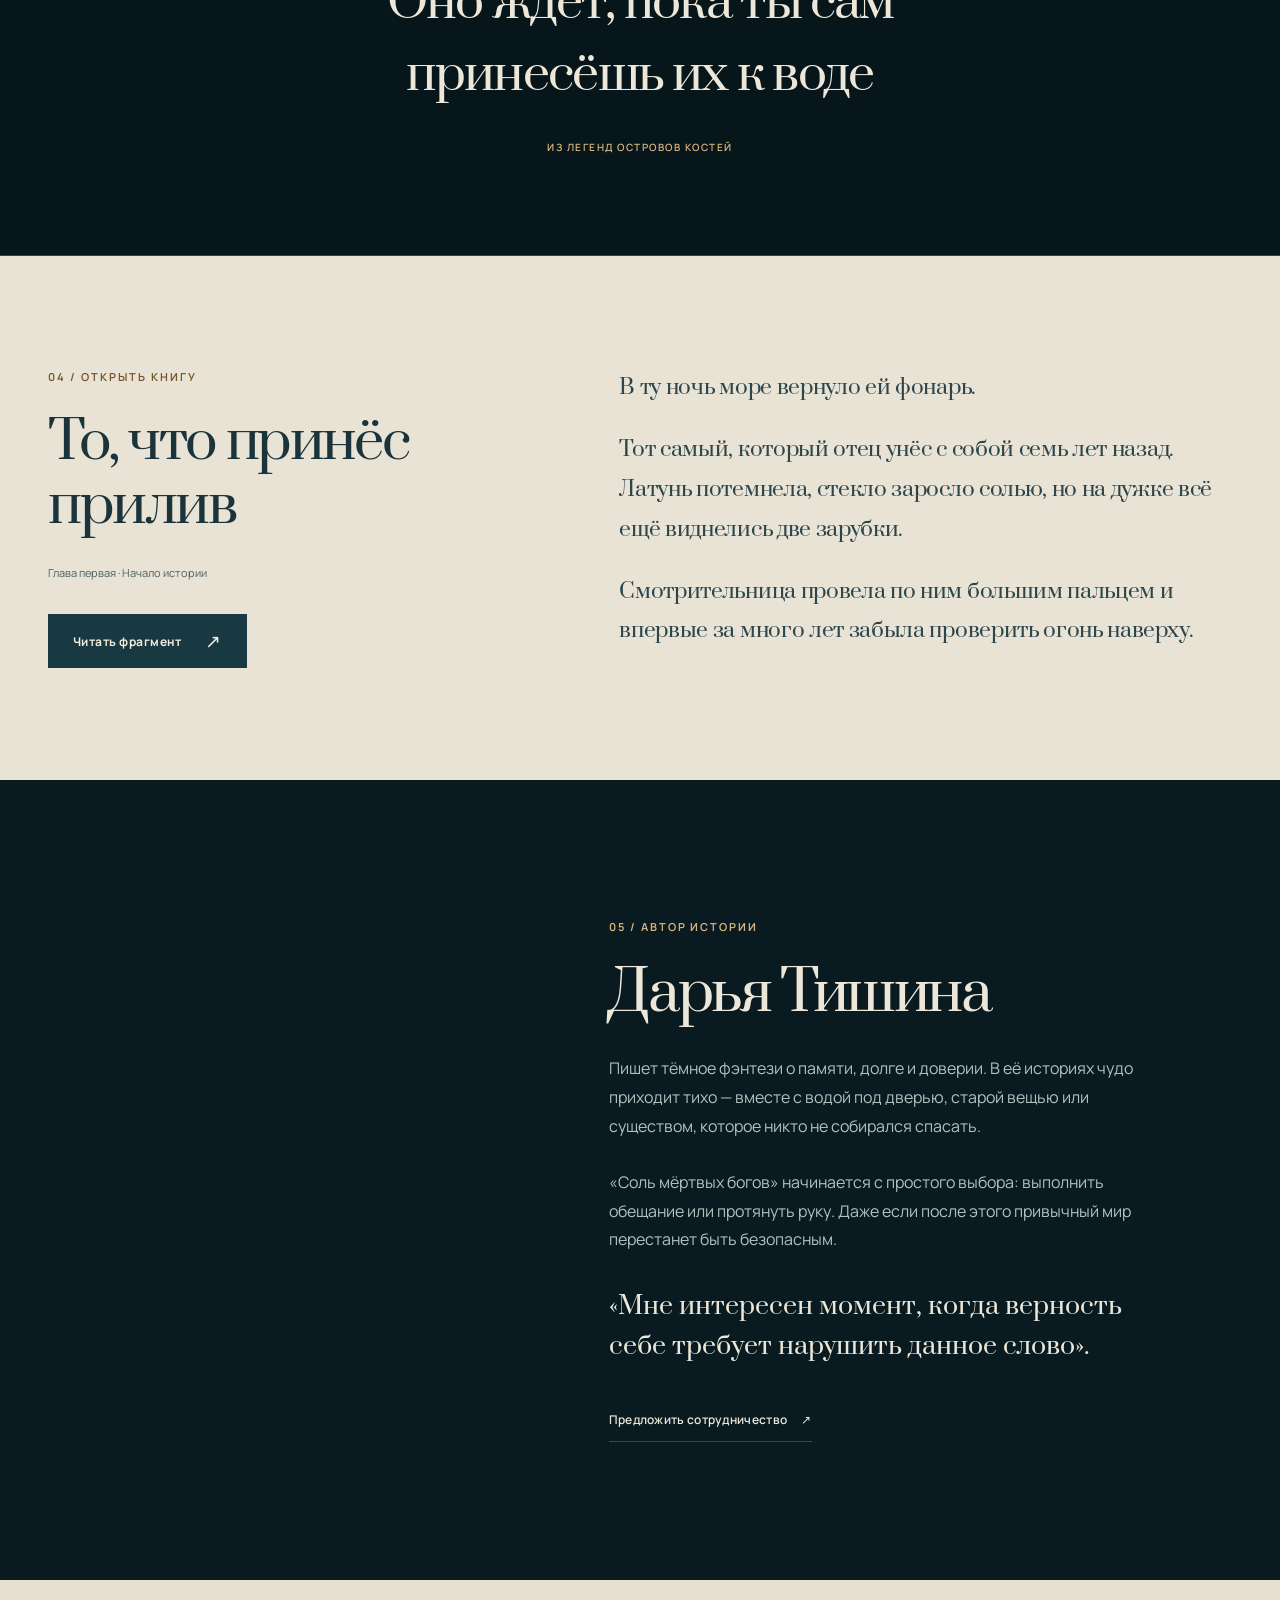
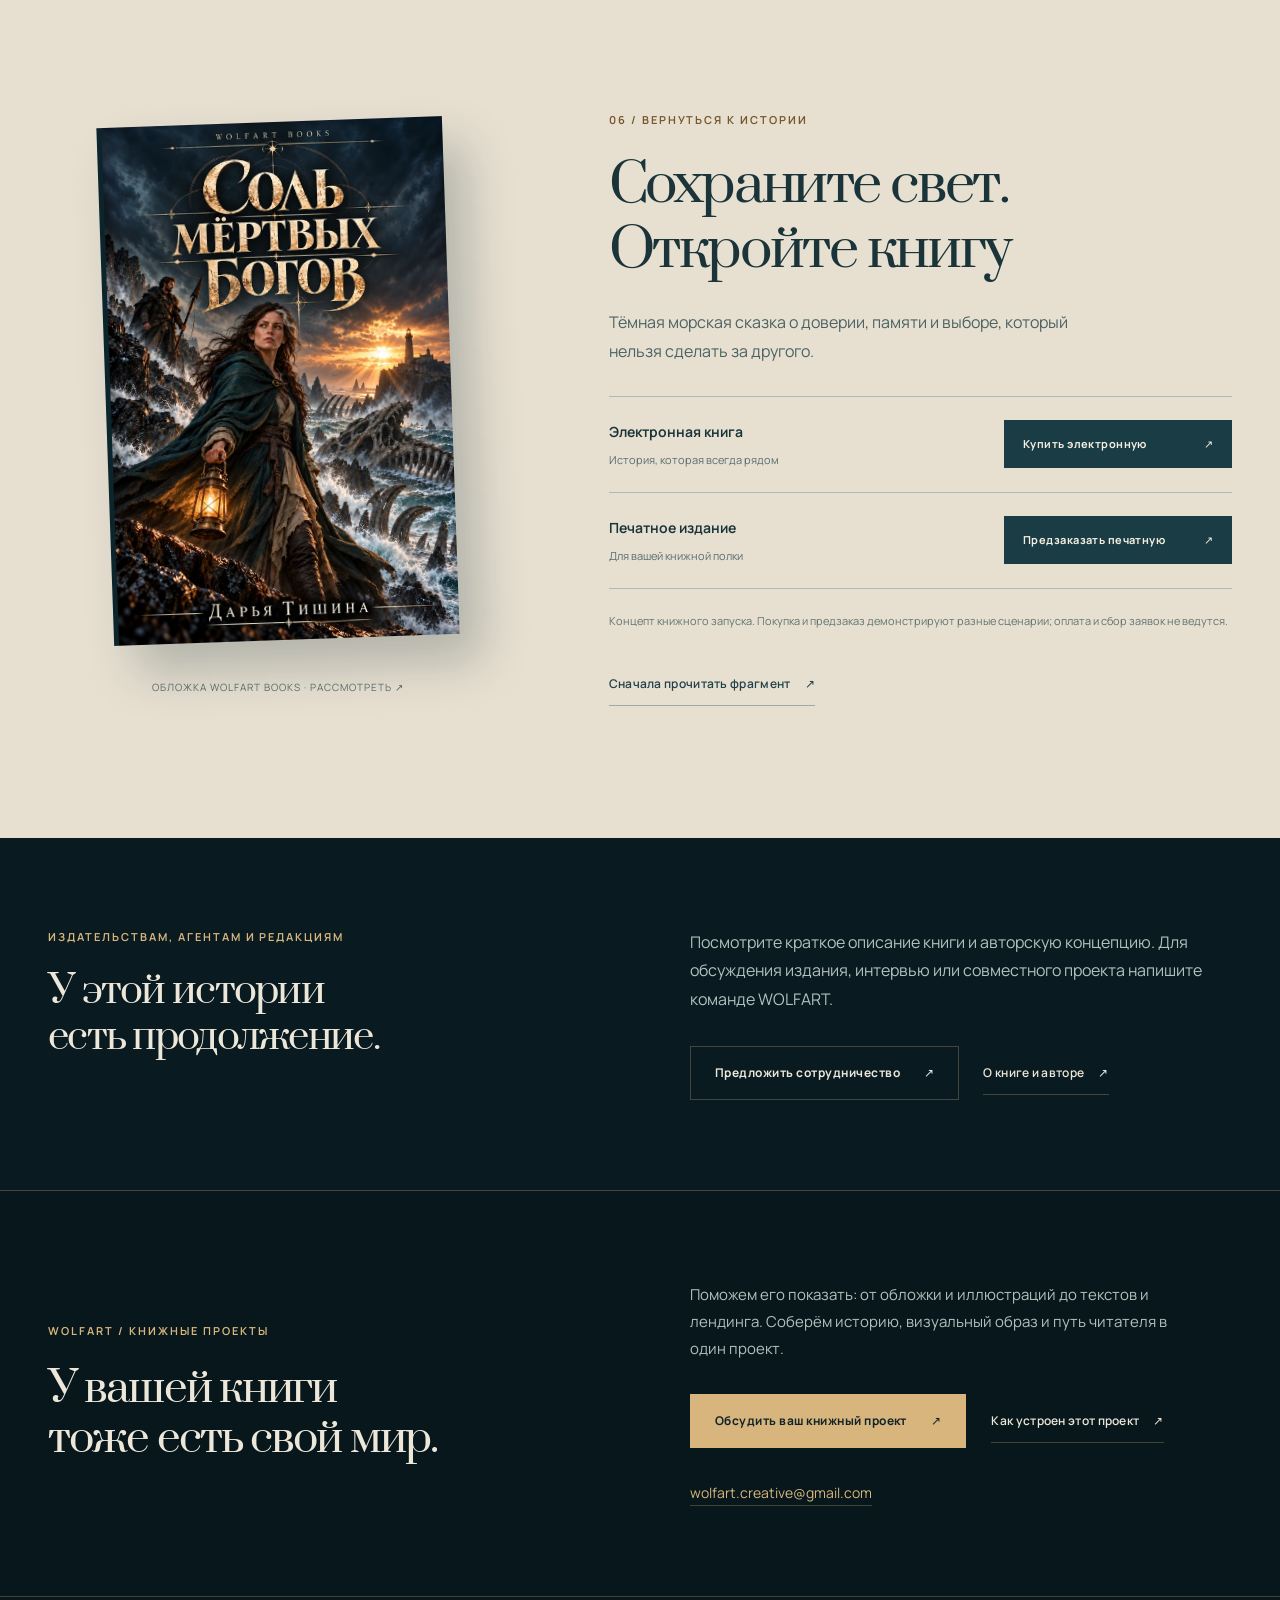
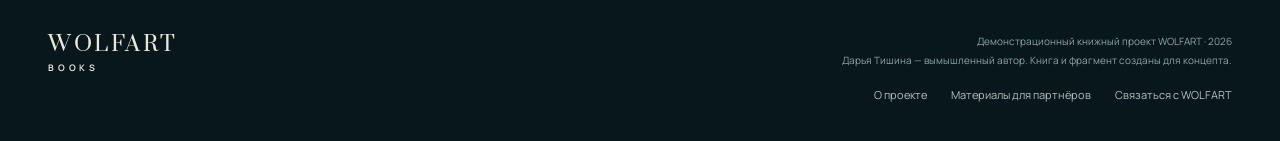
==== commit b80cf860: "Remove final dot in edition heading and refresh button CSS" ====
--- a/books/salt/index.html
+++ b/books/salt/index.html
@@ -2,7 +2,7 @@
 <html lang="ru"><head><meta charset="utf-8"><meta name="viewport" content="width=device-width, initial-scale=1">
 <title>Соль мёртвых богов — Дарья Тишина · WOLFART BOOKS</title><meta name="description" content="Тёмная морская сказка о памяти, доверии и свете, который нельзя погасить. Откройте мир книги и прочитайте начало истории."><meta name="theme-color" content="#091b21">
 <meta property="og:type" content="website"><meta property="og:locale" content="ru_RU"><meta property="og:title" content="Соль мёртвых богов — Дарья Тишина · WOLFART BOOKS"><meta property="og:description" content="Тёмная морская сказка о памяти, доверии и свете, который нельзя погасить. Откройте мир книги и прочитайте начало истории."><meta property="og:image" content="https://wolfcubmusic.github.io/portfolio/books/salt/salt-assets/share.jpg"><meta property="og:url" content="https://wolfcubmusic.github.io/portfolio/books/salt/"><meta name="twitter:card" content="summary_large_image">
-<link rel="icon" href="salt-assets/favicon.svg" type="image/svg+xml"><link rel="preload" href="salt-assets/fonts/prata-cyrillic.woff2" as="font" type="font/woff2" crossorigin><link rel="preload" href="salt-assets/fonts/manrope-cyrillic.woff2" as="font" type="font/woff2" crossorigin><link rel="stylesheet" href="salt-assets/site.css?v=20261029-atlas-169-fix2"><script src="salt-assets/site.js" defer></script></head><body id="top"><a class="skip" href="#story">К содержанию</a>
+<link rel="icon" href="salt-assets/favicon.svg" type="image/svg+xml"><link rel="preload" href="salt-assets/fonts/prata-cyrillic.woff2" as="font" type="font/woff2" crossorigin><link rel="preload" href="salt-assets/fonts/manrope-cyrillic.woff2" as="font" type="font/woff2" crossorigin><link rel="stylesheet" href="salt-assets/site.css?v=20261029-edition-buttons-equal"><script src="salt-assets/site.js" defer></script></head><body id="top"><a class="skip" href="#story">К содержанию</a>
 <header class="topbar"><div class="wrap nav-inner"><a class="brand" href="#top" aria-label="WOLFART BOOKS — в начало">WOLFART<small>BOOKS</small></a><button class="menu-toggle" aria-expanded="false" aria-controls="main-nav" type="button">Меню</button><nav class="nav-links" id="main-nav" aria-label="Основная навигация"><a href="#story">История</a><a href="#teaser">Тизер</a><a href="#characters">Герои</a><a href="#world">Мир</a><a href="#fragment">Фрагмент</a><a href="#author">Автор</a><a class="nav-edition" href="#edition">Выбрать издание ↗</a></nav></div></header>
 <main>
 <section class="hero" aria-labelledby="book-title"><img class="hero-landscape" src="salt-assets/archipelago-1920.webp" srcset="salt-assets/archipelago-900.webp 900w, salt-assets/archipelago-1920.webp 1920w" sizes="100vw" width="1920" height="1080" alt="" fetchpriority="high" decoding="async">
@@ -17,7 +17,7 @@
 <aside class="quote-band"><div class="wrap reveal"><blockquote>Море не забирает долги.<br> Оно ждёт, пока ты сам<br> принесёшь их к воде</blockquote><cite>Из легенд Островов костей</cite></div></aside>
 <section class="section paper-section" id="fragment" aria-labelledby="fragment-title"><div class="wrap fragment-layout"><div class="reveal"><span class="eyebrow">04 / Открыть книгу</span><h2 id="fragment-title">То, что принёс<br> прилив</h2><p class="fragment-note">Глава первая · Начало истории</p><div class="actions"><button class="btn" type="button" data-read>Читать фрагмент <span class="btn-arrow" aria-hidden="true">↗</span></button></div></div><div class="fragment-text reveal"><p>В ту ночь море вернуло ей фонарь.</p><p>Тот самый, который отец унёс с собой семь лет назад. Латунь потемнела, стекло заросло солью, но на дужке всё ещё виднелись две зарубки.</p><p>Смотрительница провела по ним большим пальцем и впервые за много лет забыла проверить огонь наверху.</p></div></div></section>
 <section class="section author-section" id="author" aria-labelledby="author-title"><div class="wrap split"><figure class="reveal"><img class="author-art" src="salt-assets/author-900.webp" srcset="salt-assets/author-500.webp 500w, salt-assets/author-900.webp 900w" sizes="(max-width: 760px) calc(100vw - 40px), 580px" width="900" height="1125" alt="Дарья Тишина — портрет вымышленного автора: женщина с короткими волосами у письменного стола" loading="lazy" decoding="async"></figure><div class="author-copy reveal"><span class="eyebrow">05 / Автор истории</span><h2 id="author-title">Дарья Тишина</h2><p>Пишет тёмное фэнтези о памяти, долге и доверии. В её историях чудо приходит тихо — вместе с водой под дверью, старой вещью или существом, которое никто не собирался спасать.</p><p>«Соль мёртвых богов» начинается с простого выбора: выполнить обещание или протянуть руку. Даже если после этого привычный мир перестанет быть безопасным.</p><p class="author-quote">«Мне интересен момент, когда верность себе требует нарушить данное слово».</p><button class="text-link" type="button" data-author-contact>Предложить сотрудничество <span aria-hidden="true">↗</span></button></div></div></section>
-<section class="section edition-section" id="edition" aria-labelledby="edition-title"><div class="wrap edition-layout"><figure class="book-stage reveal"><button class="cover-button" type="button" data-art="salt-assets/cover-1024.webp" data-title="Обложка · Соль мёртвых богов" data-alt="Золотое название Соль мёртвых богов, Дарья Тишина. Смотрительница с фонарём, охотник, маяк и древние кости в море" aria-label="Рассмотреть обложку книги"><span class="book-cover"><img class="" src="salt-assets/cover-1024.webp" srcset="salt-assets/cover-600.webp 600w, salt-assets/cover-1024.webp 1024w" sizes="(max-width:760px) 280px, 350px" width="1024" height="1536" alt="Обложка книги Соль мёртвых богов. Дарья Тишина" loading="lazy" decoding="async"></span></button><figcaption class="cover-note">Обложка WOLFART BOOKS · Рассмотреть ↗</figcaption></figure><div class="reveal"><span class="eyebrow">06 / Вернуться к истории</span><h2 id="edition-title">Сохраните свет.<br> Откройте книгу.</h2><p class="edition-description">Тёмная морская сказка о доверии, памяти и выборе, который нельзя сделать за другого.</p><div class="format-list"><div class="format-row"><div><strong>Электронная книга</strong><small>История, которая всегда рядом</small></div><button class="btn" type="button" data-edition="ebook">Купить электронную <span aria-hidden="true">↗</span></button></div><div class="format-row"><div><strong>Печатное издание</strong><small>Для вашей книжной полки</small></div><button class="btn" type="button" data-edition="print">Предзаказать печатную <span aria-hidden="true">↗</span></button></div></div><p class="demo-note">Концепт книжного запуска. Покупка и предзаказ демонстрируют разные сценарии; оплата и сбор заявок не ведутся.</p><div class="actions"><button class="text-link" type="button" data-read>Сначала прочитать фрагмент <span aria-hidden="true">↗</span></button></div></div></div></section>
+<section class="section edition-section" id="edition" aria-labelledby="edition-title"><div class="wrap edition-layout"><figure class="book-stage reveal"><button class="cover-button" type="button" data-art="salt-assets/cover-1024.webp" data-title="Обложка · Соль мёртвых богов" data-alt="Золотое название Соль мёртвых богов, Дарья Тишина. Смотрительница с фонарём, охотник, маяк и древние кости в море" aria-label="Рассмотреть обложку книги"><span class="book-cover"><img class="" src="salt-assets/cover-1024.webp" srcset="salt-assets/cover-600.webp 600w, salt-assets/cover-1024.webp 1024w" sizes="(max-width:760px) 280px, 350px" width="1024" height="1536" alt="Обложка книги Соль мёртвых богов. Дарья Тишина" loading="lazy" decoding="async"></span></button><figcaption class="cover-note">Обложка WOLFART BOOKS · Рассмотреть ↗</figcaption></figure><div class="reveal"><span class="eyebrow">06 / Вернуться к истории</span><h2 id="edition-title">Сохраните свет.<br> Откройте книгу</h2><p class="edition-description">Тёмная морская сказка о доверии, памяти и выборе, который нельзя сделать за другого.</p><div class="format-list"><div class="format-row"><div><strong>Электронная книга</strong><small>История, которая всегда рядом</small></div><button class="btn" type="button" data-edition="ebook">Купить электронную <span aria-hidden="true">↗</span></button></div><div class="format-row"><div><strong>Печатное издание</strong><small>Для вашей книжной полки</small></div><button class="btn" type="button" data-edition="print">Предзаказать печатную <span aria-hidden="true">↗</span></button></div></div><p class="demo-note">Концепт книжного запуска. Покупка и предзаказ демонстрируют разные сценарии; оплата и сбор заявок не ведутся.</p><div class="actions"><button class="text-link" type="button" data-read>Сначала прочитать фрагмент <span aria-hidden="true">↗</span></button></div></div></div></section>
 <section class="professional" aria-labelledby="partners-title"><div class="wrap professional-layout"><div class="reveal"><span class="eyebrow">Издательствам, агентам и редакциям</span><h2 id="partners-title">У этой истории<br> есть продолжение.</h2></div><div class="reveal"><p>Посмотрите краткое описание книги и авторскую концепцию. Для обсуждения издания, интервью или совместного проекта напишите команде WOLFART.</p><div class="actions"><button class="btn secondary" type="button" data-author-contact>Предложить сотрудничество <span aria-hidden="true">↗</span></button><a class="text-link" href="press-kit.html">О книге и авторе <span aria-hidden="true">↗</span></a></div></div></div></section>
 <section class="studio-section" id="studio" aria-labelledby="studio-title"><div class="wrap studio-layout"><div class="reveal"><span class="eyebrow">WOLFART / Книжные проекты</span><h2 id="studio-title">У вашей книги<br> тоже есть свой мир.</h2></div><div class="reveal"><p>Поможем его показать: от обложки и иллюстраций до текстов и лендинга. Соберём историю, визуальный образ и путь читателя в один проект.</p><div class="actions"><a class="btn" href="mailto:wolfart.creative@gmail.com?subject=Книжный%20проект%20для%20WOLFART">Обсудить ваш книжный проект <span aria-hidden="true">↗</span></a><a class="text-link" href="case.html">Как устроен этот проект <span aria-hidden="true">↗</span></a></div><div class="studio-contact"><a class="email-link" href="mailto:wolfart.creative@gmail.com">wolfart.creative@gmail.com</a></div></div></div></section>
 </main><footer class="footer"><div class="wrap footer-inner"><a class="brand" href="index.html" aria-label="WOLFART BOOKS — главная">WOLFART<small>BOOKS</small></a><div class="footer-note">Демонстрационный книжный проект WOLFART · 2026<br>Дарья Тишина — вымышленный автор. Книга и фрагмент созданы для концепта.<div class="footer-links"><a href="case.html">О проекте</a><a href="press-kit.html">Материалы для партнёров</a><a href="mailto:wolfart.creative@gmail.com">Связаться с WOLFART</a></div></div></div></footer>
--- a/books/salt/salt-assets/site.css
+++ b/books/salt/salt-assets/site.css
@@ -11,7 +11,7 @@
 .characters{background:#0c2026}.character-grid{display:grid;grid-template-columns:1fr 1fr;gap:72px}.character-art{width:100%;aspect-ratio:3/4;object-fit:cover;object-position:50% 20%}.character-text{padding:27px 0 30px;border-bottom:1px solid var(--line)}.character-top{display:flex;justify-content:space-between;align-items:center;gap:20px;margin-bottom:18px}.character-top .meta{font-size:9px;color:var(--gold);white-space:nowrap}.character-text p{font-size:14px;line-height:1.9;color:var(--muted);max-width:470px}.split{display:grid;grid-template-columns:1fr 1fr;gap:100px;align-items:center}.split p{color:var(--muted);margin-top:27px;max-width:470px}.dragon-art{max-height:700px;width:100%;object-fit:contain}.small-rule{width:64px;height:1px;background:var(--gold);margin:32px 0}.dragon-facts{display:flex;gap:20px;flex-wrap:wrap;color:var(--gold);font-size:10px;letter-spacing:.12em;text-transform:uppercase}
 .world-section{background:#10272d}.atlas-tabs{display:flex;gap:30px;border-bottom:1px solid var(--line);margin-bottom:34px}.atlas-tab{background:none;border:0;border-bottom:2px solid transparent;color:var(--muted);padding:17px 0;font-size:12px;font-weight:550;min-height:48px}.atlas-tab[aria-selected=true]{color:var(--gold);border-bottom-color:var(--gold)}.atlas-layout{display:grid;grid-template-columns:1.4fr 1fr;gap:65px;align-items:center}.atlas-art{position:relative;display:block;width:100%;min-width:0;aspect-ratio:16/9;overflow:hidden;background:var(--deep)}.atlas-art:before{content:"";position:absolute;inset:-20px;background-image:var(--atlas-backdrop);background-size:cover;background-position:center;filter:blur(14px);opacity:.23}.atlas-art img{position:absolute;inset:0;display:block;width:100%;height:100%;object-fit:contain;object-position:center}.atlas-art.portrait img{object-fit:contain}.atlas-copy h3{font-size:38px;line-height:1.3}.atlas-copy p{margin-top:24px;color:var(--muted);font-size:15px}.atlas-count{display:block;font-size:10px;letter-spacing:.16em;color:var(--gold);margin-bottom:22px}.quote-band{padding:100px 0;text-align:center;border-bottom:1px solid var(--line);background:var(--deep)}.quote-band blockquote{margin:0 auto;font-family:var(--serif);font-size:clamp(28px,3.8vw,48px);line-height:1.5;letter-spacing:-.035em;max-width:900px}.quote-band cite{display:block;margin-top:28px;font:600 10px/1.6 var(--sans);letter-spacing:.15em;text-transform:uppercase;color:var(--gold)}
 .paper-section{background:var(--paper);color:#1b343b}.paper-section .eyebrow{color:#76572c}.paper-section .muted,.paper-section p{color:#4a6063}.paper-section .btn{background:#183942;border-color:#183942;color:#f2edde}.paper-section .btn:hover{background:#234b56}.paper-section .text-link{border-color:#9aaba8;color:#24434a}.paper-section button:focus-visible,.paper-section a:focus-visible{outline-color:#76572c}.fragment-layout{display:grid;grid-template-columns:1fr 1.3fr;gap:100px}.fragment-text{font-family:var(--serif);font-size:21px;line-height:1.9;letter-spacing:-.015em}.fragment-text p{color:#2c454b}.fragment-note{font-size:11px;color:#607578;margin-top:24px}.author-section .split{grid-template-columns:.85fr 1.15fr}.author-art{width:100%;aspect-ratio:4/5;object-fit:cover;filter:saturate(.68)}.author-copy{max-width:580px}.author-copy h2{font-size:clamp(40px,4.4vw,64px)}.author-copy p{max-width:540px;font-size:16px}.author-copy .author-quote{font-family:var(--serif);font-size:25px;line-height:1.6;color:var(--ink);margin:32px 0}
-.edition-section{background:#e7e0d1;color:#1a343a}.edition-layout{display:grid;grid-template-columns:.85fr 1.15fr;gap:100px;align-items:center}.book-stage{padding:30px 35px;perspective:1500px}.book-cover{display:block;position:relative;width:min(100%,350px);margin:auto;transform:rotateY(-9deg) rotateZ(-2deg);box-shadow:22px 28px 45px #09242b3b;border-left:5px solid #0c242b;background:#0c242b;transition:transform .5s}.book-cover:hover{transform:rotateY(0) rotateZ(0)}.book-cover img{width:100%;height:auto}.book-cover:after{position:absolute;inset:0;content:"";box-shadow:inset 6px 0 10px #0004;pointer-events:none}.cover-button{border:0;padding:0;background:none;width:100%;color:inherit}.cover-note{font-size:10px;line-height:1.7;text-align:center;letter-spacing:.1em;text-transform:uppercase;margin-top:30px;color:#5b6d6b}.edition-section .eyebrow{color:#76572c}.edition-section h2{font-size:clamp(38px,4.2vw,58px)}.edition-description{color:#4b6264;margin:26px 0 30px;max-width:480px}.format-list{border-top:1px solid #adbbb3}.format-row{padding:22px 0;border-bottom:1px solid #adbbb3;display:grid;grid-template-columns:1fr auto;gap:20px;align-items:center}.format-row strong{display:block;font-size:14px;font-weight:650}.format-row small{display:block;margin-top:6px;color:#586d6e;font-size:11px}.format-row .btn{background:#193c45;border-color:#193c45;color:#f5efdf;font-size:11px;padding:12px 18px;min-height:48px;gap:16px}.format-row .btn:hover{background:#24535f}.demo-note{font-size:11px;line-height:1.8;color:#637371;margin-top:22px}.edition-section .text-link{border-color:#9baaa4;color:#214149}.edition-section :focus-visible{outline-color:#76572c}
+.edition-section{background:#e7e0d1;color:#1a343a}.edition-layout{display:grid;grid-template-columns:.85fr 1.15fr;gap:100px;align-items:center}.book-stage{padding:30px 35px;perspective:1500px}.book-cover{display:block;position:relative;width:min(100%,350px);margin:auto;transform:rotateY(-9deg) rotateZ(-2deg);box-shadow:22px 28px 45px #09242b3b;border-left:5px solid #0c242b;background:#0c242b;transition:transform .5s}.book-cover:hover{transform:rotateY(0) rotateZ(0)}.book-cover img{width:100%;height:auto}.book-cover:after{position:absolute;inset:0;content:"";box-shadow:inset 6px 0 10px #0004;pointer-events:none}.cover-button{border:0;padding:0;background:none;width:100%;color:inherit}.cover-note{font-size:10px;line-height:1.7;text-align:center;letter-spacing:.1em;text-transform:uppercase;margin-top:30px;color:#5b6d6b}.edition-section .eyebrow{color:#76572c}.edition-section h2{font-size:clamp(38px,4.2vw,58px)}.edition-description{color:#4b6264;margin:26px 0 30px;max-width:480px}.format-list{border-top:1px solid #adbbb3}.format-row{padding:22px 0;border-bottom:1px solid #adbbb3;display:grid;grid-template-columns:1fr auto;gap:20px;align-items:center}.format-row strong{display:block;font-size:14px;font-weight:650}.format-row small{display:block;margin-top:6px;color:#586d6e;font-size:11px}.format-row .btn{background:#193c45;border-color:#193c45;color:#f5efdf;font-size:11px;padding:12px 18px;width:228px;max-width:100%;min-height:48px;gap:16px;justify-content:space-between;white-space:nowrap;box-sizing:border-box}.format-row .btn:hover{background:#24535f}.demo-note{font-size:11px;line-height:1.8;color:#637371;margin-top:22px}.edition-section .text-link{border-color:#9baaa4;color:#214149}.edition-section :focus-visible{outline-color:#76572c}
 .professional{padding:90px 0;border-bottom:1px solid var(--line)}.professional-layout{display:grid;grid-template-columns:1fr 1fr;gap:100px}.professional p{color:var(--muted);max-width:520px}.professional h2{font-size:38px}.professional .actions{gap:24px}.studio-section{padding:90px 0;background:#07171c}.studio-layout{display:grid;grid-template-columns:1fr 1fr;gap:100px;align-items:center}.studio-section h2{font-size:42px}.studio-section p{color:var(--muted);font-size:15px;max-width:500px}.studio-contact{display:flex;flex-wrap:wrap;gap:24px;align-items:center;margin-top:32px}.email-link{font-size:14px;color:var(--gold);border-bottom:1px solid var(--line);overflow-wrap:anywhere}.footer{padding:35px 0;border-top:1px solid var(--line);background:#07171c}.footer-inner{display:flex;justify-content:space-between;gap:40px;align-items:start}.footer-note{font-size:10px;line-height:1.9;max-width:570px;color:#8fa6a5;text-align:right}.footer-links{display:flex;flex-wrap:wrap;gap:24px;margin-top:15px;font-size:11px;color:#b3c0bd;justify-content:end}
 dialog{color:var(--ink);background:#10272e;border:1px solid #5a7476;padding:0;max-height:90svh;width:min(800px,calc(100% - 32px));box-shadow:0 35px 130px #0009}dialog::backdrop{background:#020e14df;backdrop-filter:blur(6px)}.dialog-head{position:sticky;top:0;z-index:4;background:#10272ef5;border-bottom:1px solid var(--line);display:flex;justify-content:space-between;align-items:center;gap:24px;padding:18px 28px}.dialog-head .meta{font-size:10px;color:var(--gold)}.close-dialog{width:44px;height:44px;background:none;border:1px solid var(--line);color:var(--ink);font-size:26px;line-height:1;flex-shrink:0}.dialog-body{padding:38px 44px 45px}.dialog-body h2{font-size:38px;margin-bottom:25px}.dialog-body p{color:var(--muted)}.reader-body{padding:40px 65px 50px}.reader-body h2{font-size:38px;margin-bottom:30px}.reader-body p{font-family:var(--serif);font-size:19px;line-height:1.95;color:#dbe1d8}.reader-body .reader-note{font-family:var(--sans);font-size:11px;color:var(--muted);padding-top:24px;margin-top:32px;border-top:1px solid var(--line)}.reader-end{padding-top:24px;margin-top:30px;border-top:1px solid var(--line)}.reader-end .btn{font-family:var(--sans)}.contact-label{display:block;font-size:12px;color:var(--gold);margin:26px 0 10px}.contact-select{display:block;width:100%;background:#0b2027;color:var(--ink);border:1px solid #76908b;min-height:50px;padding:12px 15px}.copy-button{background:none;color:var(--ink);border:0;border-bottom:1px solid var(--line);font-size:12px;padding:8px 0}.copy-status{font-size:12px!important;min-height:24px;margin-top:14px}.art-dialog{width:min(1120px,calc(100% - 24px))}.art-dialog img{max-height:78svh;width:100%;object-fit:contain;background:#07171c}.art-dialog .dialog-head{padding:12px 20px}.teaser-dialog{width:min(1100px,calc(100% - 24px))}.teaser-screen{position:relative;aspect-ratio:16/9;overflow:hidden;isolation:isolate;background:#07171c}.teaser-shot{position:absolute;inset:0;width:100%;height:100%;object-fit:cover;object-position:center;transform:scale(calc(1.015 + var(--shot-progress,0)*.035));filter:brightness(.8)}.teaser-screen:after{position:absolute;content:"";inset:0;z-index:1;background:linear-gradient(0deg,#06171ce8,transparent 75%)}.teaser-caption{position:absolute;left:7%;bottom:12%;right:12%;z-index:2;font:400 clamp(25px,3.4vw,46px)/1.35 var(--serif);letter-spacing:-.035em;color:#f3eddf;max-width:750px;text-shadow:0 2px 20px #0008}.teaser-screen.is-last .teaser-shot{width:48%;left:48%;object-fit:contain;padding:3% 0;transform:none;filter:none}.teaser-screen.is-last .teaser-caption{right:auto;width:42%;bottom:auto;top:24%;font-size:clamp(23px,3.4vw,44px)}.teaser-screen.is-last:after{background:none}.teaser-screen.is-transitioning .teaser-shot{animation:shot-in .55s ease-out}.teaser-controls{display:flex;align-items:center;gap:18px;padding:20px 28px;border-top:1px solid var(--line)}.teaser-toggle{min-width:118px;min-height:44px;background:none;color:var(--ink);border:1px solid var(--line);padding:8px 12px;font-size:12px}.teaser-seek{flex:1;min-width:40px;accent-color:var(--gold);height:30px}.teaser-time{font-size:11px;white-space:nowrap;font-variant-numeric:tabular-nums}.teaser-dialog-bottom{padding:0 28px 28px;display:flex;align-items:center;justify-content:space-between;gap:24px}.teaser-dialog-bottom p{font-size:11px;color:var(--muted)}@keyframes shot-in{from{opacity:.25}to{opacity:1}}
 .case-header{padding:35px 0;border-bottom:1px solid var(--line)}.case-header .wrap{display:flex;justify-content:space-between;align-items:center;gap:32px}.case-hero{padding:90px 0}.case-hero h1{font-size:clamp(42px,5.6vw,80px);line-height:1.15;max-width:1000px;letter-spacing:-.045em}.case-lede{font-size:19px;line-height:1.8;color:var(--muted);max-width:700px;margin-top:32px}.case-image{width:100%;aspect-ratio:16/8;object-fit:cover}.case-grid{display:grid;grid-template-columns:1fr 1fr;gap:70px}.case-grid p{color:var(--muted);margin-top:22px}.case-grid h3{font-size:32px}.case-step{border-top:1px solid var(--line);padding-top:32px}.case-step .meta{color:var(--gold);margin-bottom:22px;display:block}.case-routes{width:100%;border-collapse:collapse;margin-top:38px;font-size:14px}.case-routes td,.case-routes th{text-align:left;vertical-align:top;padding:22px 18px 22px 0;border-bottom:1px solid var(--line);font-weight:400}.case-routes th{color:var(--gold);font-size:11px;text-transform:uppercase;letter-spacing:.08em}.press-content{max-width:820px}.press-content h2{font-size:32px;margin:45px 0 25px}.press-content p{color:var(--muted)}.press-content ul{color:var(--muted);padding-left:22px}.press-content a{border-bottom:1px solid var(--line)}.case-note{margin-top:40px;color:var(--muted);font-size:12px;border-top:1px solid var(--line);padding-top:24px}
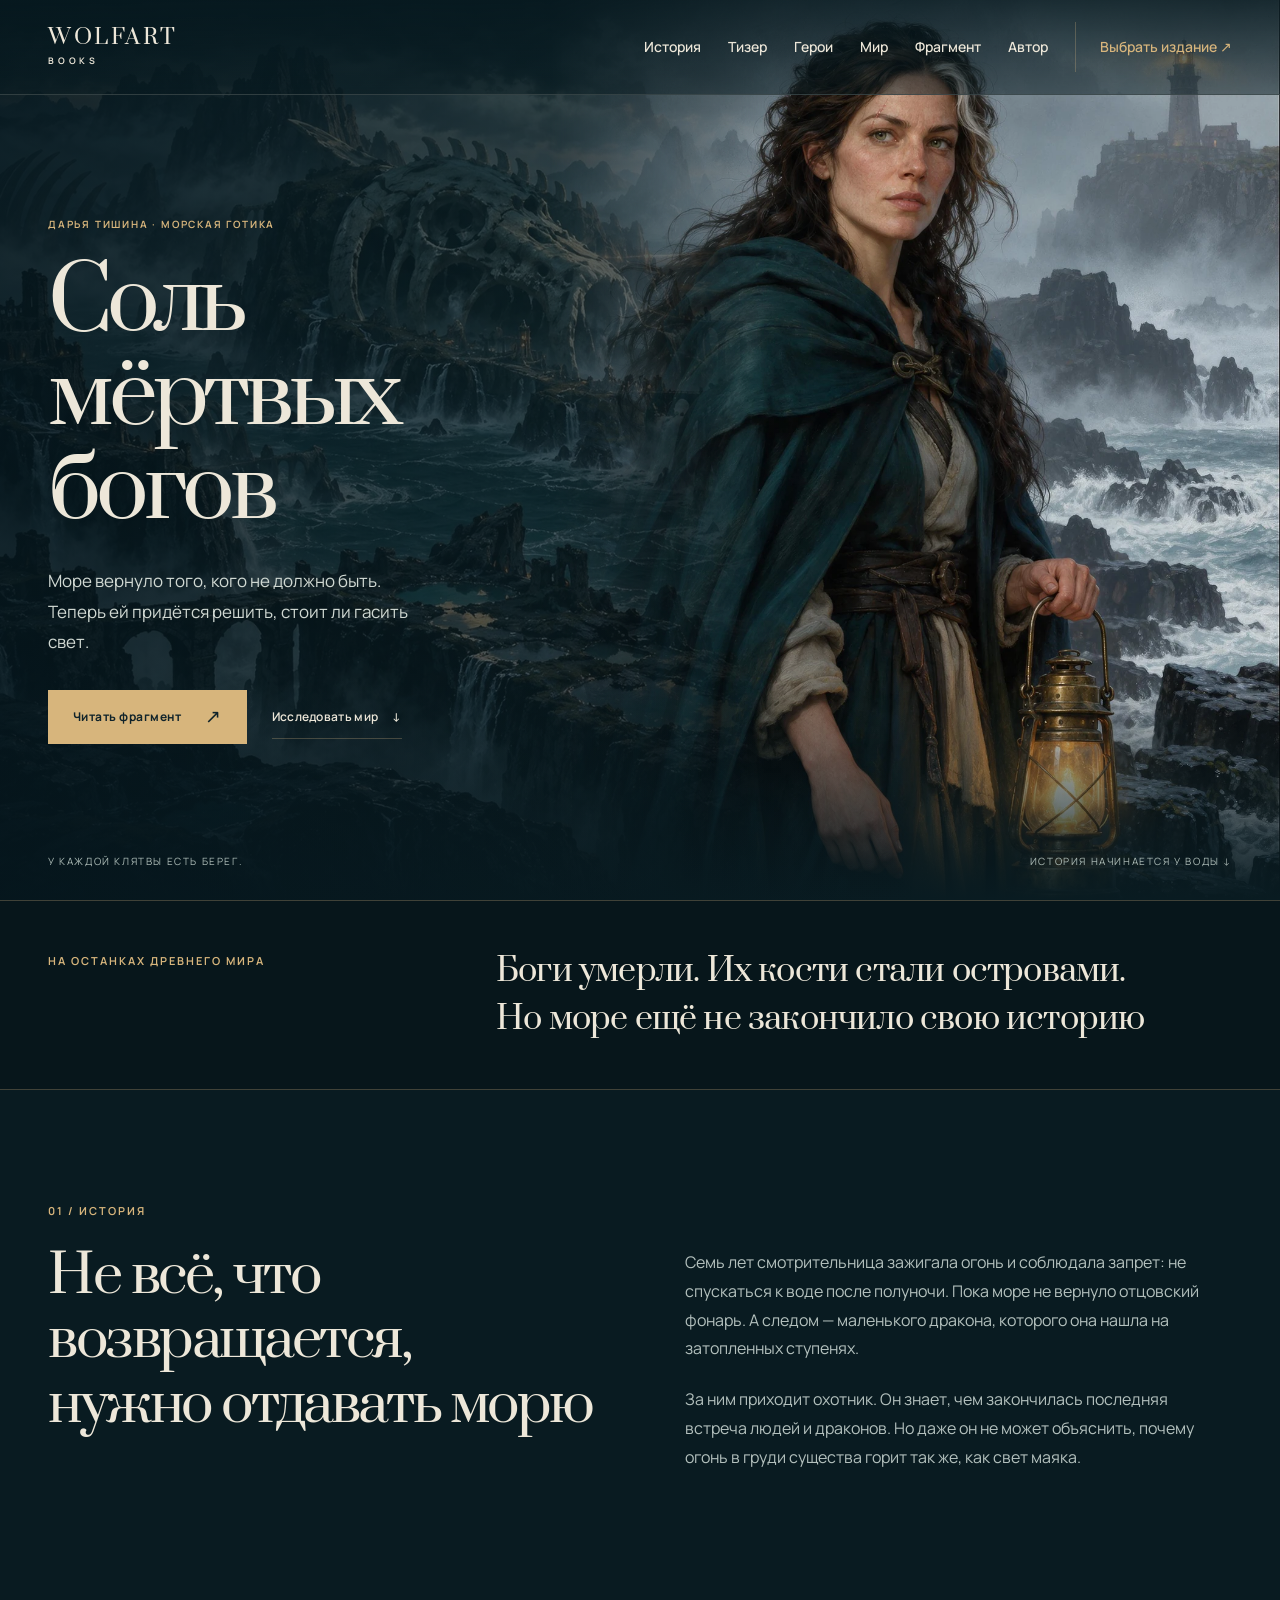
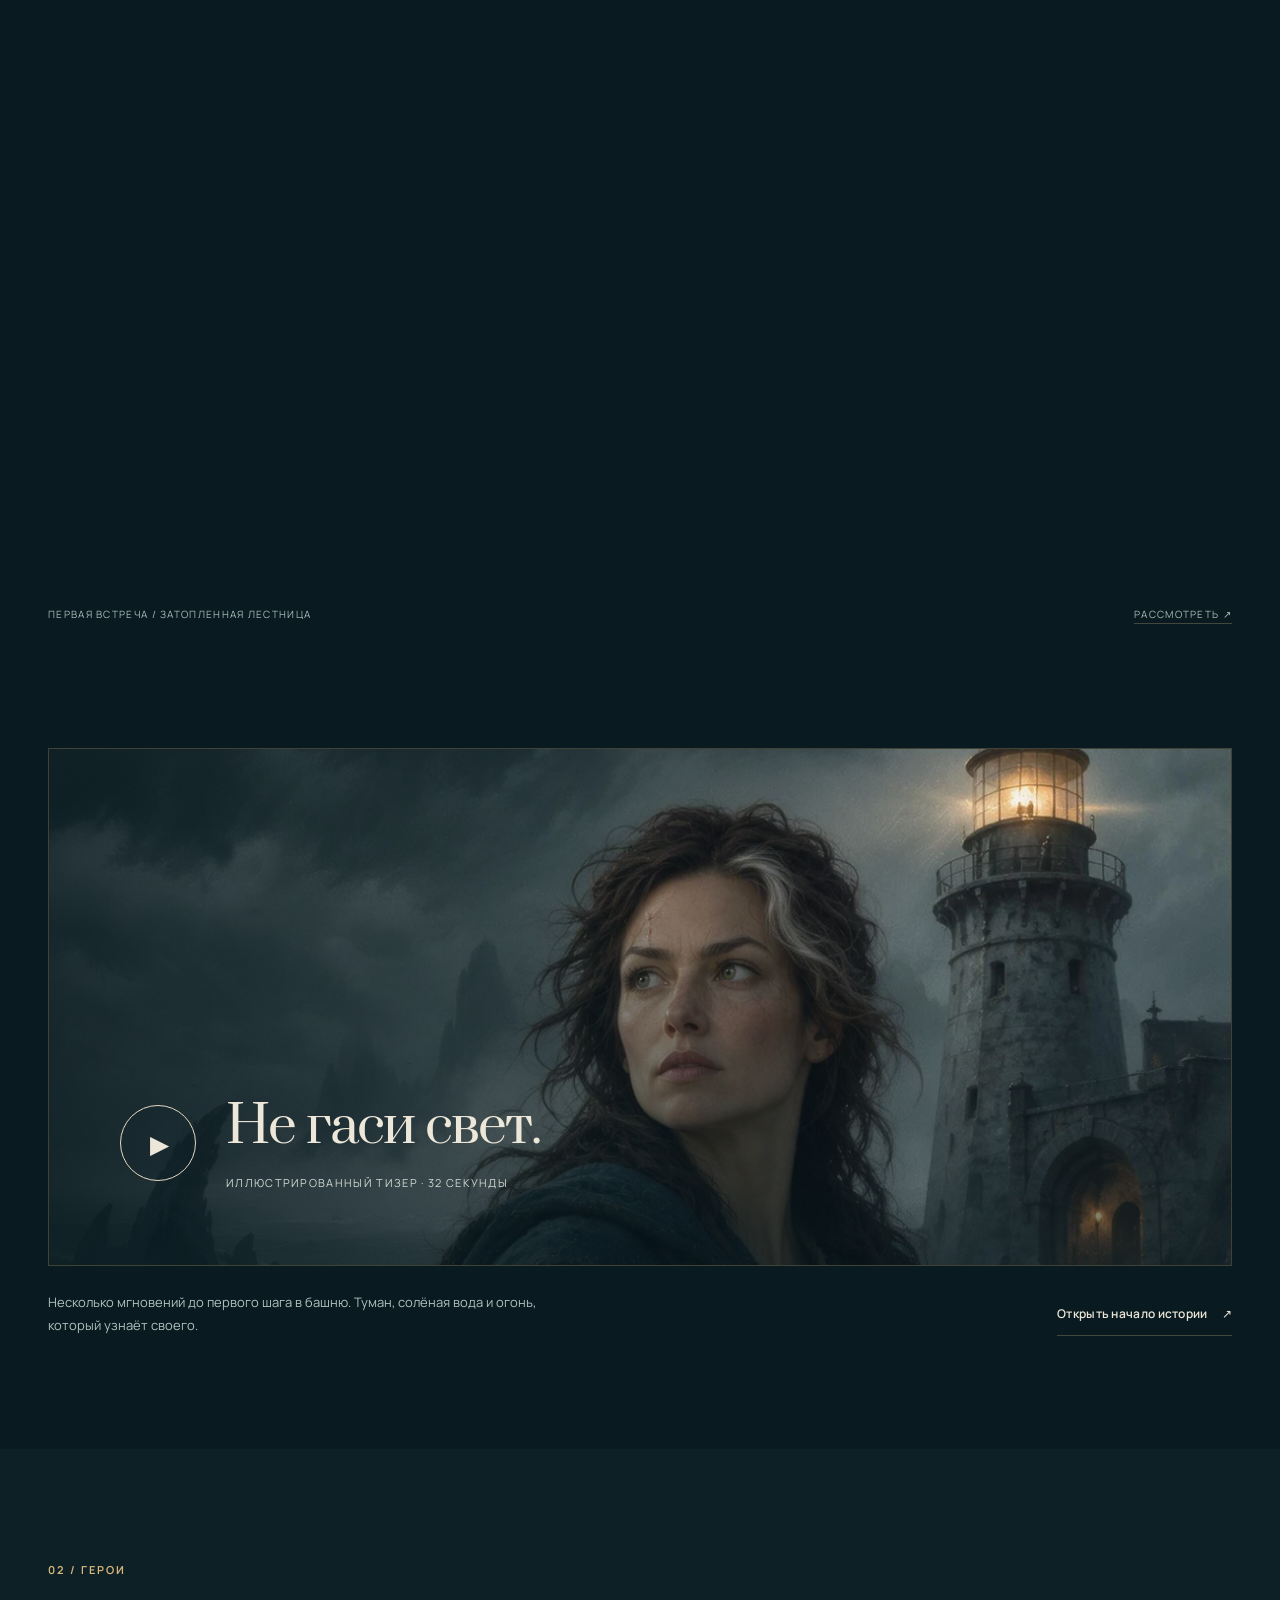
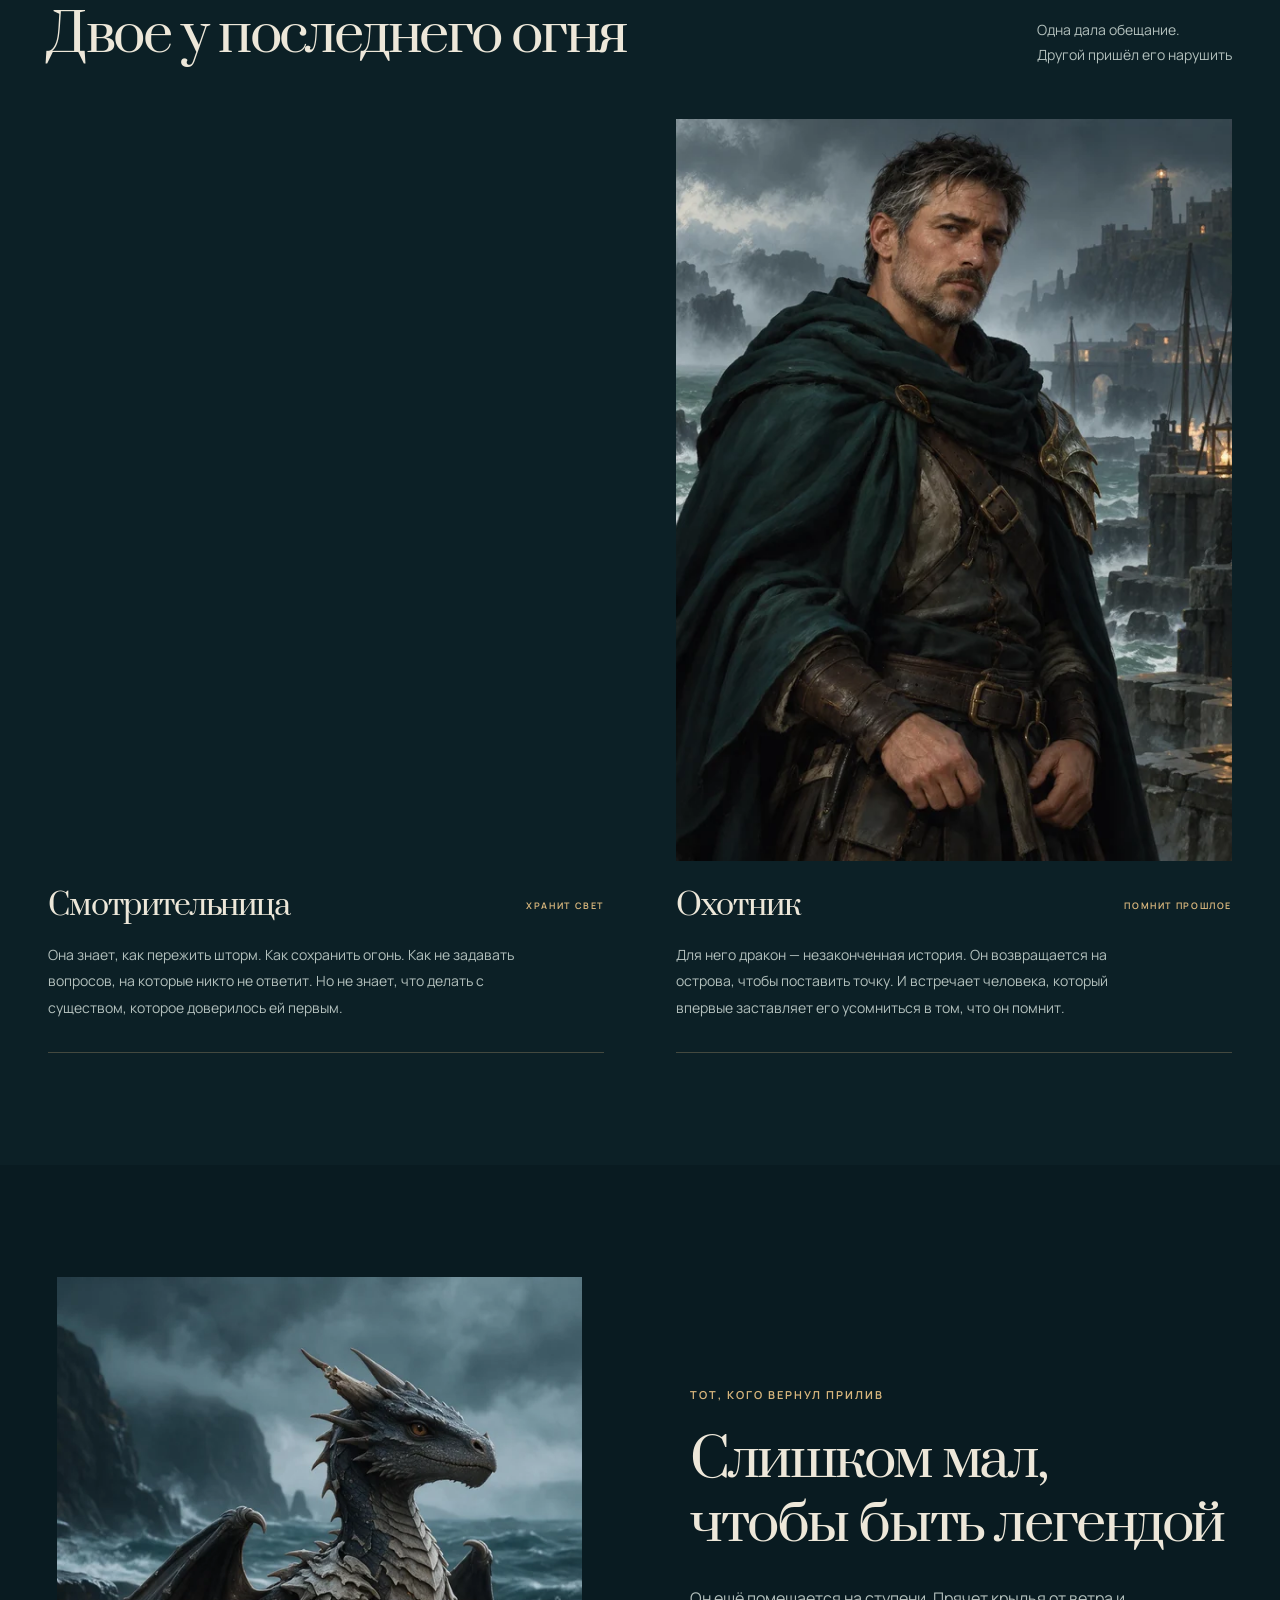
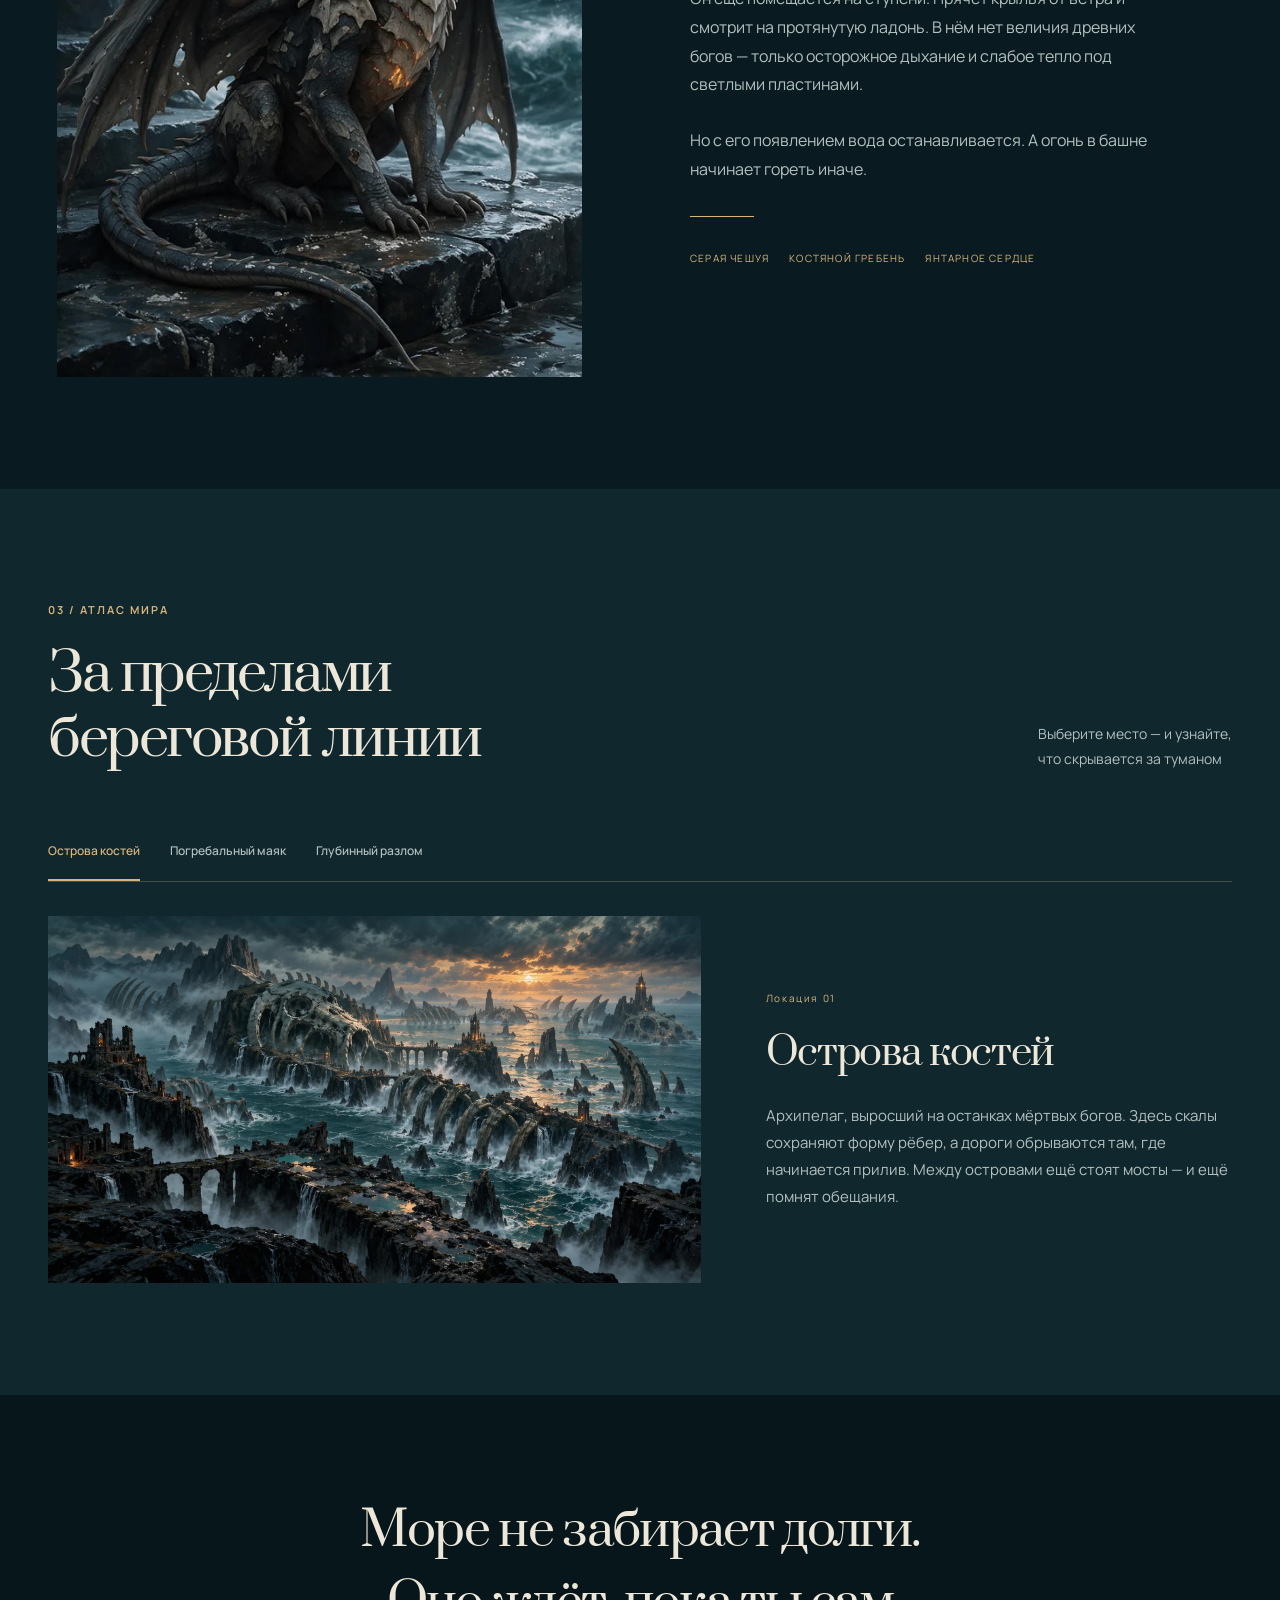
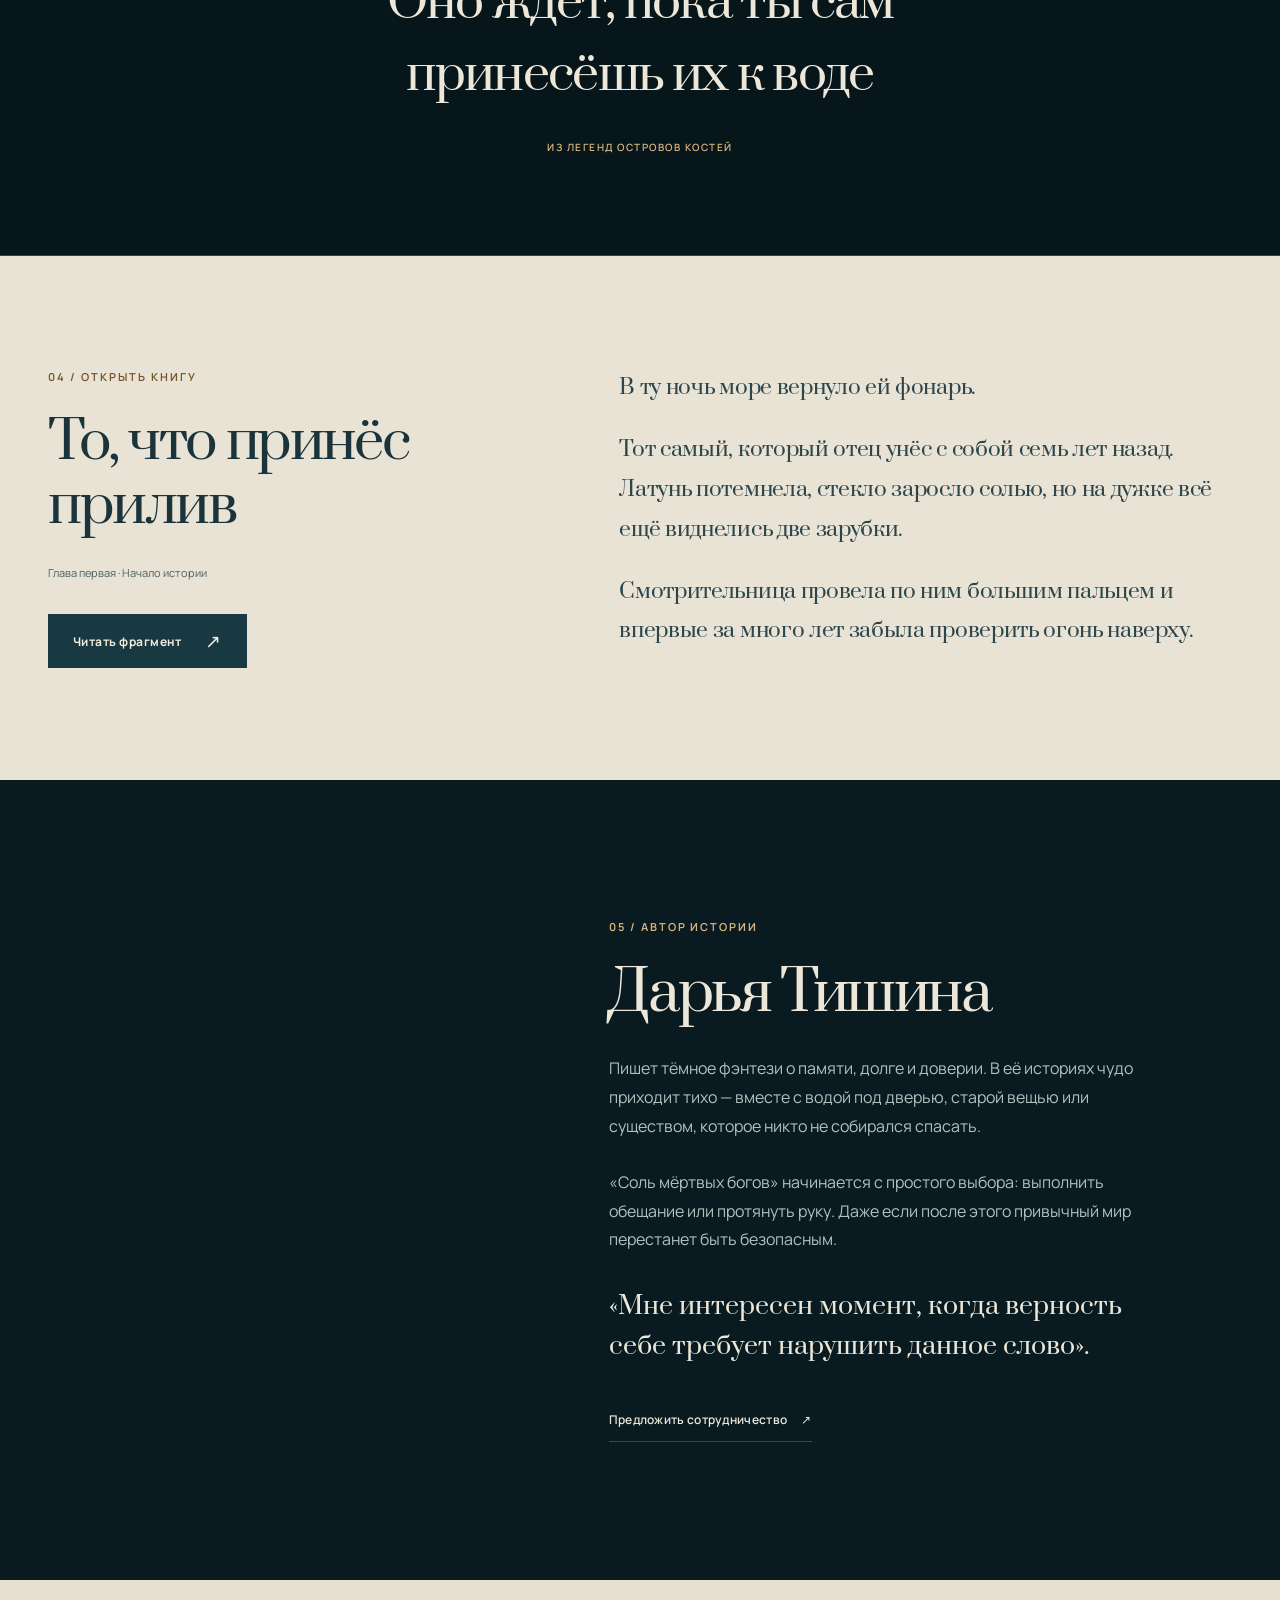
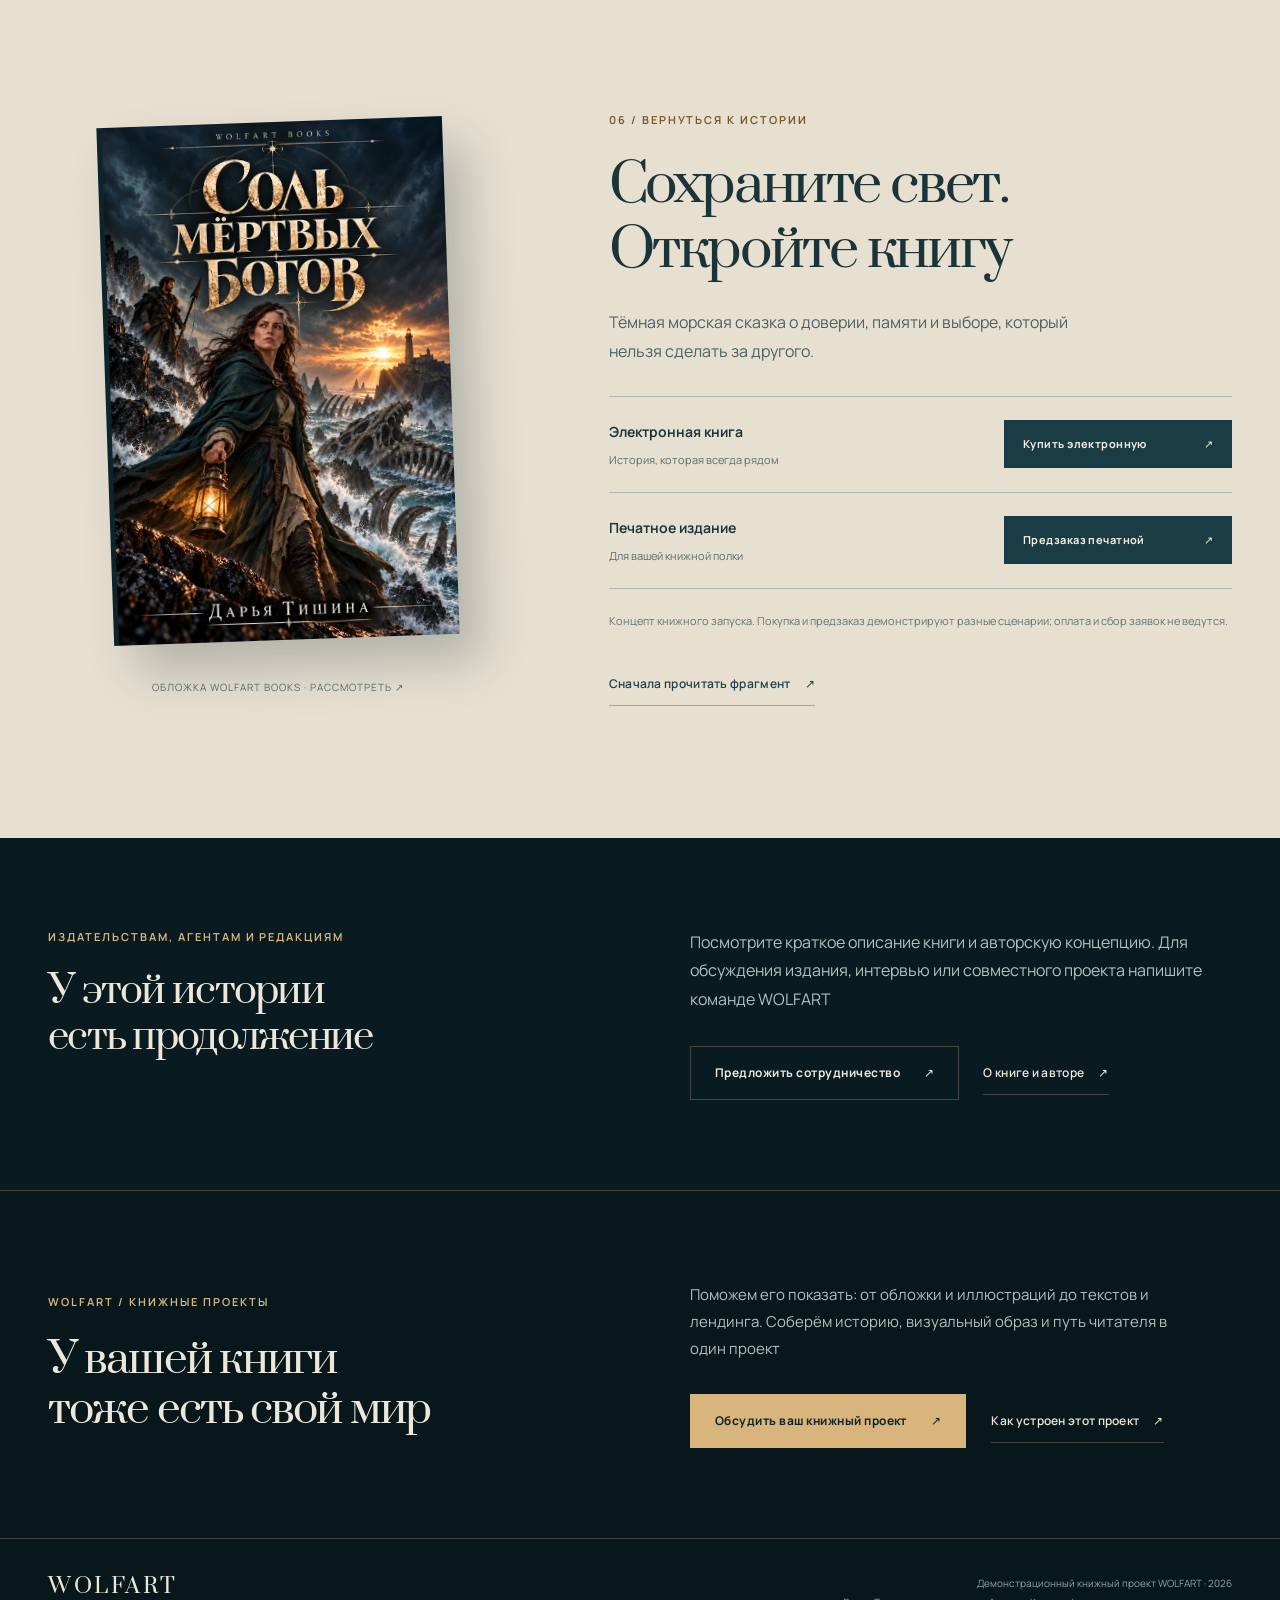
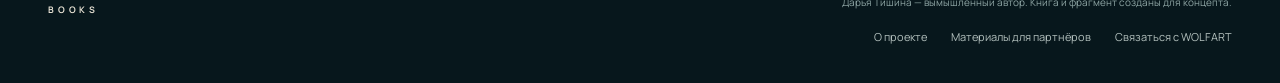
==== commit 3d8b6209: "Refine book CTA and punctuation; remove duplicate visible contact email" ====
--- a/books/salt/index.html
+++ b/books/salt/index.html
@@ -17,9 +17,9 @@
 <aside class="quote-band"><div class="wrap reveal"><blockquote>Море не забирает долги.<br> Оно ждёт, пока ты сам<br> принесёшь их к воде</blockquote><cite>Из легенд Островов костей</cite></div></aside>
 <section class="section paper-section" id="fragment" aria-labelledby="fragment-title"><div class="wrap fragment-layout"><div class="reveal"><span class="eyebrow">04 / Открыть книгу</span><h2 id="fragment-title">То, что принёс<br> прилив</h2><p class="fragment-note">Глава первая · Начало истории</p><div class="actions"><button class="btn" type="button" data-read>Читать фрагмент <span class="btn-arrow" aria-hidden="true">↗</span></button></div></div><div class="fragment-text reveal"><p>В ту ночь море вернуло ей фонарь.</p><p>Тот самый, который отец унёс с собой семь лет назад. Латунь потемнела, стекло заросло солью, но на дужке всё ещё виднелись две зарубки.</p><p>Смотрительница провела по ним большим пальцем и впервые за много лет забыла проверить огонь наверху.</p></div></div></section>
 <section class="section author-section" id="author" aria-labelledby="author-title"><div class="wrap split"><figure class="reveal"><img class="author-art" src="salt-assets/author-900.webp" srcset="salt-assets/author-500.webp 500w, salt-assets/author-900.webp 900w" sizes="(max-width: 760px) calc(100vw - 40px), 580px" width="900" height="1125" alt="Дарья Тишина — портрет вымышленного автора: женщина с короткими волосами у письменного стола" loading="lazy" decoding="async"></figure><div class="author-copy reveal"><span class="eyebrow">05 / Автор истории</span><h2 id="author-title">Дарья Тишина</h2><p>Пишет тёмное фэнтези о памяти, долге и доверии. В её историях чудо приходит тихо — вместе с водой под дверью, старой вещью или существом, которое никто не собирался спасать.</p><p>«Соль мёртвых богов» начинается с простого выбора: выполнить обещание или протянуть руку. Даже если после этого привычный мир перестанет быть безопасным.</p><p class="author-quote">«Мне интересен момент, когда верность себе требует нарушить данное слово».</p><button class="text-link" type="button" data-author-contact>Предложить сотрудничество <span aria-hidden="true">↗</span></button></div></div></section>
-<section class="section edition-section" id="edition" aria-labelledby="edition-title"><div class="wrap edition-layout"><figure class="book-stage reveal"><button class="cover-button" type="button" data-art="salt-assets/cover-1024.webp" data-title="Обложка · Соль мёртвых богов" data-alt="Золотое название Соль мёртвых богов, Дарья Тишина. Смотрительница с фонарём, охотник, маяк и древние кости в море" aria-label="Рассмотреть обложку книги"><span class="book-cover"><img class="" src="salt-assets/cover-1024.webp" srcset="salt-assets/cover-600.webp 600w, salt-assets/cover-1024.webp 1024w" sizes="(max-width:760px) 280px, 350px" width="1024" height="1536" alt="Обложка книги Соль мёртвых богов. Дарья Тишина" loading="lazy" decoding="async"></span></button><figcaption class="cover-note">Обложка WOLFART BOOKS · Рассмотреть ↗</figcaption></figure><div class="reveal"><span class="eyebrow">06 / Вернуться к истории</span><h2 id="edition-title">Сохраните свет.<br> Откройте книгу</h2><p class="edition-description">Тёмная морская сказка о доверии, памяти и выборе, который нельзя сделать за другого.</p><div class="format-list"><div class="format-row"><div><strong>Электронная книга</strong><small>История, которая всегда рядом</small></div><button class="btn" type="button" data-edition="ebook">Купить электронную <span aria-hidden="true">↗</span></button></div><div class="format-row"><div><strong>Печатное издание</strong><small>Для вашей книжной полки</small></div><button class="btn" type="button" data-edition="print">Предзаказать печатную <span aria-hidden="true">↗</span></button></div></div><p class="demo-note">Концепт книжного запуска. Покупка и предзаказ демонстрируют разные сценарии; оплата и сбор заявок не ведутся.</p><div class="actions"><button class="text-link" type="button" data-read>Сначала прочитать фрагмент <span aria-hidden="true">↗</span></button></div></div></div></section>
-<section class="professional" aria-labelledby="partners-title"><div class="wrap professional-layout"><div class="reveal"><span class="eyebrow">Издательствам, агентам и редакциям</span><h2 id="partners-title">У этой истории<br> есть продолжение.</h2></div><div class="reveal"><p>Посмотрите краткое описание книги и авторскую концепцию. Для обсуждения издания, интервью или совместного проекта напишите команде WOLFART.</p><div class="actions"><button class="btn secondary" type="button" data-author-contact>Предложить сотрудничество <span aria-hidden="true">↗</span></button><a class="text-link" href="press-kit.html">О книге и авторе <span aria-hidden="true">↗</span></a></div></div></div></section>
-<section class="studio-section" id="studio" aria-labelledby="studio-title"><div class="wrap studio-layout"><div class="reveal"><span class="eyebrow">WOLFART / Книжные проекты</span><h2 id="studio-title">У вашей книги<br> тоже есть свой мир.</h2></div><div class="reveal"><p>Поможем его показать: от обложки и иллюстраций до текстов и лендинга. Соберём историю, визуальный образ и путь читателя в один проект.</p><div class="actions"><a class="btn" href="mailto:wolfart.creative@gmail.com?subject=Книжный%20проект%20для%20WOLFART">Обсудить ваш книжный проект <span aria-hidden="true">↗</span></a><a class="text-link" href="case.html">Как устроен этот проект <span aria-hidden="true">↗</span></a></div><div class="studio-contact"><a class="email-link" href="mailto:wolfart.creative@gmail.com">wolfart.creative@gmail.com</a></div></div></div></section>
+<section class="section edition-section" id="edition" aria-labelledby="edition-title"><div class="wrap edition-layout"><figure class="book-stage reveal"><button class="cover-button" type="button" data-art="salt-assets/cover-1024.webp" data-title="Обложка · Соль мёртвых богов" data-alt="Золотое название Соль мёртвых богов, Дарья Тишина. Смотрительница с фонарём, охотник, маяк и древние кости в море" aria-label="Рассмотреть обложку книги"><span class="book-cover"><img class="" src="salt-assets/cover-1024.webp" srcset="salt-assets/cover-600.webp 600w, salt-assets/cover-1024.webp 1024w" sizes="(max-width:760px) 280px, 350px" width="1024" height="1536" alt="Обложка книги Соль мёртвых богов. Дарья Тишина" loading="lazy" decoding="async"></span></button><figcaption class="cover-note">Обложка WOLFART BOOKS · Рассмотреть ↗</figcaption></figure><div class="reveal"><span class="eyebrow">06 / Вернуться к истории</span><h2 id="edition-title">Сохраните свет.<br> Откройте книгу</h2><p class="edition-description">Тёмная морская сказка о доверии, памяти и выборе, который нельзя сделать за другого.</p><div class="format-list"><div class="format-row"><div><strong>Электронная книга</strong><small>История, которая всегда рядом</small></div><button class="btn" type="button" data-edition="ebook">Купить электронную <span aria-hidden="true">↗</span></button></div><div class="format-row"><div><strong>Печатное издание</strong><small>Для вашей книжной полки</small></div><button class="btn" type="button" data-edition="print">Предзаказ печатной <span aria-hidden="true">↗</span></button></div></div><p class="demo-note">Концепт книжного запуска. Покупка и предзаказ демонстрируют разные сценарии; оплата и сбор заявок не ведутся.</p><div class="actions"><button class="text-link" type="button" data-read>Сначала прочитать фрагмент <span aria-hidden="true">↗</span></button></div></div></div></section>
+<section class="professional" aria-labelledby="partners-title"><div class="wrap professional-layout"><div class="reveal"><span class="eyebrow">Издательствам, агентам и редакциям</span><h2 id="partners-title">У этой истории<br> есть продолжение</h2></div><div class="reveal"><p>Посмотрите краткое описание книги и авторскую концепцию. Для обсуждения издания, интервью или совместного проекта напишите команде WOLFART</p><div class="actions"><button class="btn secondary" type="button" data-author-contact>Предложить сотрудничество <span aria-hidden="true">↗</span></button><a class="text-link" href="press-kit.html">О книге и авторе <span aria-hidden="true">↗</span></a></div></div></div></section>
+<section class="studio-section" id="studio" aria-labelledby="studio-title"><div class="wrap studio-layout"><div class="reveal"><span class="eyebrow">WOLFART / Книжные проекты</span><h2 id="studio-title">У вашей книги<br> тоже есть свой мир</h2></div><div class="reveal"><p>Поможем его показать: от обложки и иллюстраций до текстов и лендинга. Соберём историю, визуальный образ и путь читателя в один проект</p><div class="actions"><a class="btn" href="mailto:wolfart.creative@gmail.com?subject=Книжный%20проект%20для%20WOLFART">Обсудить ваш книжный проект <span aria-hidden="true">↗</span></a><a class="text-link" href="case.html">Как устроен этот проект <span aria-hidden="true">↗</span></a></div></div></div></section>
 </main><footer class="footer"><div class="wrap footer-inner"><a class="brand" href="index.html" aria-label="WOLFART BOOKS — главная">WOLFART<small>BOOKS</small></a><div class="footer-note">Демонстрационный книжный проект WOLFART · 2026<br>Дарья Тишина — вымышленный автор. Книга и фрагмент созданы для концепта.<div class="footer-links"><a href="case.html">О проекте</a><a href="press-kit.html">Материалы для партнёров</a><a href="mailto:wolfart.creative@gmail.com">Связаться с WOLFART</a></div></div></div></footer>
 <dialog id="reader-dialog" aria-labelledby="reader-title"><div class="dialog-head"><span class="meta">Соль мёртвых богов / Дарья Тишина</span><button class="close-dialog" type="button" data-close aria-label="Закрыть фрагмент">×</button></div><article class="reader-body"><span class="eyebrow">Глава первая</span><h2 id="reader-title">То, что принёс прилив</h2><p>В ту ночь море вернуло ей фонарь.</p><p>Тот самый, который отец унёс с собой семь лет назад. Латунь потемнела, стекло заросло солью, но на дужке всё ещё виднелись две зарубки. Смотрительница провела по ним большим пальцем и впервые за много лет забыла проверить огонь наверху.</p><p>За узким окном качались чёрные рёбра. На отливе они поднимались над водой, как остов корабля, слишком большого для этого мира. На приливе исчезали одно за другим. Сегодня исчезнуть должны были все.</p><p>Но вода остановилась.</p><p>Внизу, на затопленной лестнице, кто-то дышал. Медленно. Сухо. Словно ветер проходил сквозь горсть раковин.</p><p>Она взяла свой фонарь и спустилась на три ступени. Потом ещё на две. Вода лизнула край сапога. Из темноты на неё посмотрел янтарный глаз.</p><p>— Тебя не должно быть, — сказала она.</p><p>Существо не отступило. Под светлыми пластинами на его груди дрогнуло слабое свечение — в точности такого же цвета, как огонь в башне.</p><p>Снаружи ударили в дверь. Три коротких удара, пауза, ещё один. Так стучали люди, которые знали, что им могут не открыть.</p><p>— Не гаси свет, — произнёс незнакомый голос. — Что бы ты ни нашла внизу.</p><p>Она подняла голову. На верхней площадке стоял мужчина с обломанным копьём. Вода стекала с его плаща, но он смотрел не на море. Он смотрел на старый фонарь в её руке.</p><p class="reader-note">Демонстрационный фрагмент, подготовленный для проекта WOLFART BOOKS.</p><div class="actions"><button class="btn" type="button" data-go-edition>Выбрать издание <span aria-hidden="true">↗</span></button></div></article></dialog>
 <dialog id="edition-dialog" aria-labelledby="edition-dialog-title"><div class="dialog-head"><span class="meta">WOLFART BOOKS / Концепт запуска</span><button class="close-dialog" type="button" data-close aria-label="Закрыть выбор издания">×</button></div><div class="dialog-body"><span class="eyebrow">Ваш следующий шаг в истории</span><h2 id="edition-dialog-title">Электронное издание</h2><p id="edition-dialog-copy"></p><p class="dialog-note">Книга создана для демонстрационного проекта. Сейчас приобрести или предзаказать её нельзя. Данные, заявки и платежи здесь не принимаются.</p><div class="actions"><button class="btn" type="button" data-read>Прочитать начало <span aria-hidden="true">↗</span></button><a class="text-link" href="case.html">О концепции проекта ↗</a></div></div></dialog>
